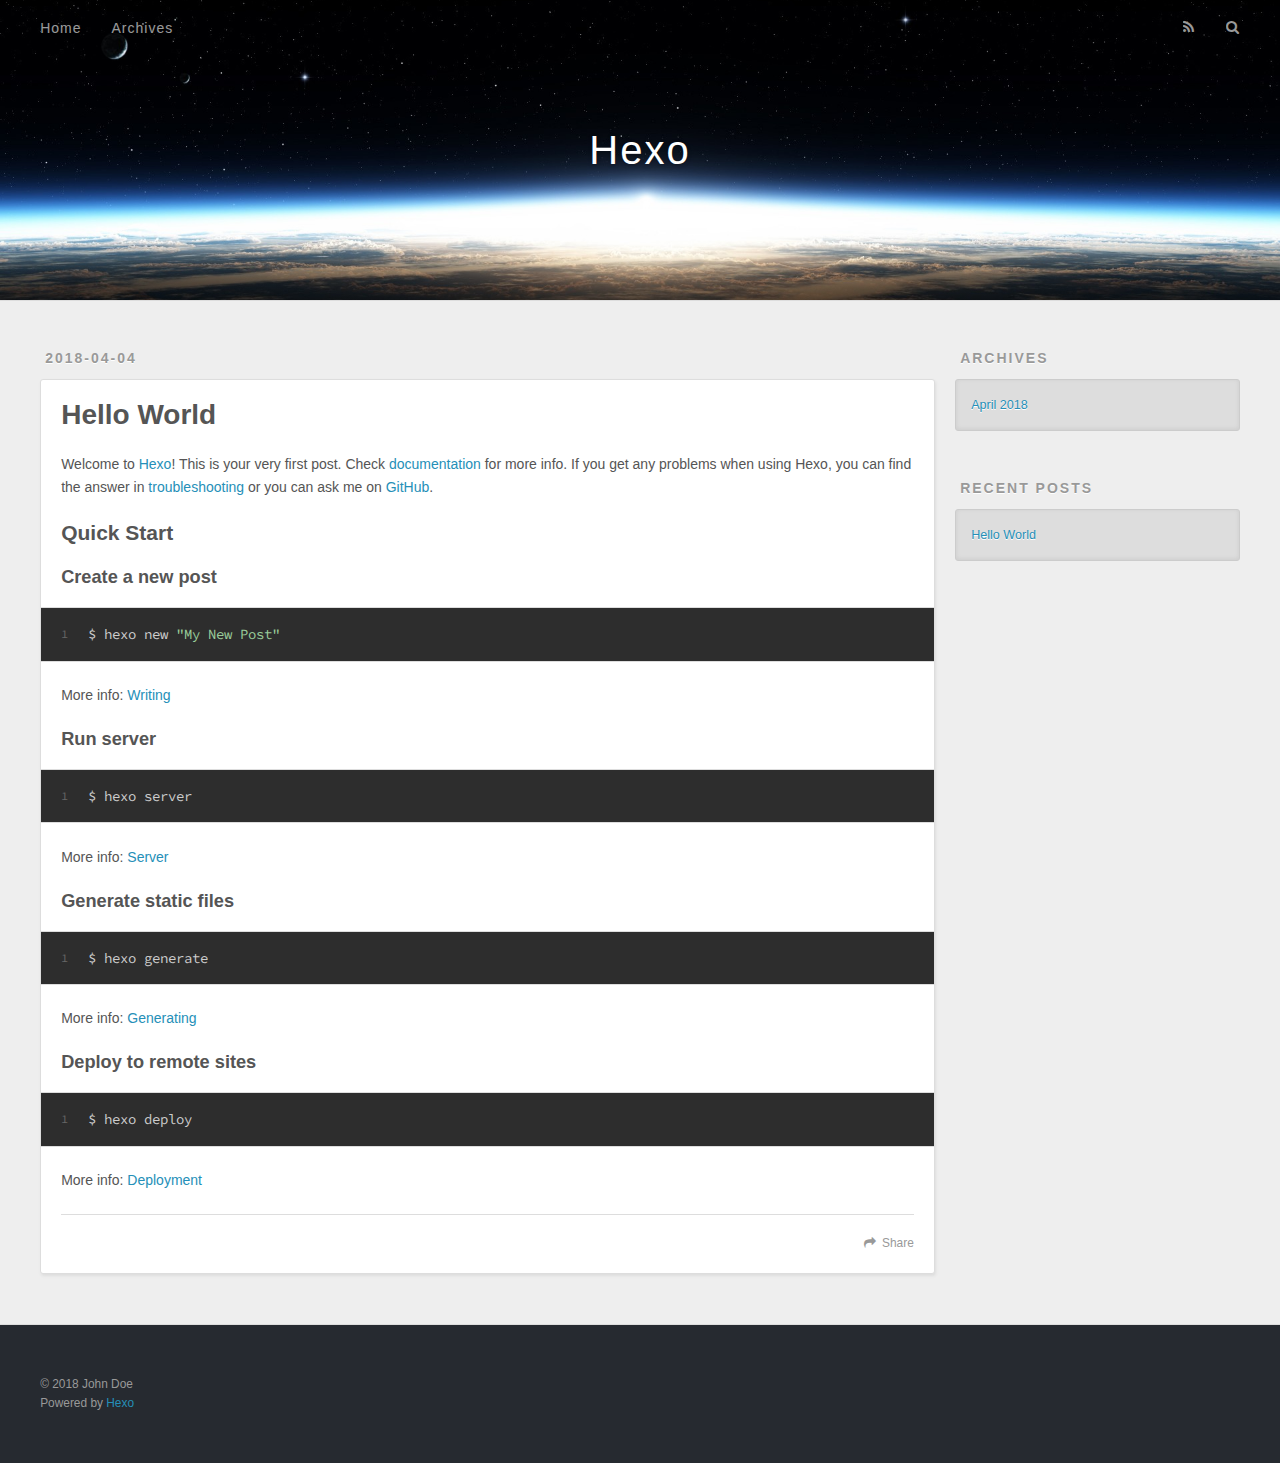
==== index.html @ c817422b "Site updated: 2018-04-04 17:41:17" ====
<!DOCTYPE html>
<html>
<head>
  <meta charset="utf-8">
  

  
  <title>Hexo</title>
  <meta name="viewport" content="width=device-width, initial-scale=1, maximum-scale=1">
  <meta property="og:type" content="website">
<meta property="og:title" content="Hexo">
<meta property="og:url" content="http://yoursite.com/index.html">
<meta property="og:site_name" content="Hexo">
<meta property="og:locale" content="default">
<meta name="twitter:card" content="summary">
<meta name="twitter:title" content="Hexo">
  
    <link rel="alternate" href="/atom.xml" title="Hexo" type="application/atom+xml">
  
  
    <link rel="icon" href="/favicon.png">
  
  
    <link href="//fonts.googleapis.com/css?family=Source+Code+Pro" rel="stylesheet" type="text/css">
  
  <link rel="stylesheet" href="/css/style.css">
</head>

<body>
  <div id="container">
    <div id="wrap">
      <header id="header">
  <div id="banner"></div>
  <div id="header-outer" class="outer">
    <div id="header-title" class="inner">
      <h1 id="logo-wrap">
        <a href="/" id="logo">Hexo</a>
      </h1>
      
    </div>
    <div id="header-inner" class="inner">
      <nav id="main-nav">
        <a id="main-nav-toggle" class="nav-icon"></a>
        
          <a class="main-nav-link" href="/">Home</a>
        
          <a class="main-nav-link" href="/archives">Archives</a>
        
      </nav>
      <nav id="sub-nav">
        
          <a id="nav-rss-link" class="nav-icon" href="/atom.xml" title="RSS Feed"></a>
        
        <a id="nav-search-btn" class="nav-icon" title="Search"></a>
      </nav>
      <div id="search-form-wrap">
        <form action="//google.com/search" method="get" accept-charset="UTF-8" class="search-form"><input type="search" name="q" class="search-form-input" placeholder="Search"><button type="submit" class="search-form-submit">&#xF002;</button><input type="hidden" name="sitesearch" value="http://yoursite.com"></form>
      </div>
    </div>
  </div>
</header>
      <div class="outer">
        <section id="main">
  
    <article id="post-hello-world" class="article article-type-post" itemscope itemprop="blogPost">
  <div class="article-meta">
    <a href="/2018/04/04/hello-world/" class="article-date">
  <time datetime="2018-04-04T09:37:13.372Z" itemprop="datePublished">2018-04-04</time>
</a>
    
  </div>
  <div class="article-inner">
    
    
      <header class="article-header">
        
  
    <h1 itemprop="name">
      <a class="article-title" href="/2018/04/04/hello-world/">Hello World</a>
    </h1>
  

      </header>
    
    <div class="article-entry" itemprop="articleBody">
      
        <p>Welcome to <a href="https://hexo.io/" target="_blank" rel="noopener">Hexo</a>! This is your very first post. Check <a href="https://hexo.io/docs/" target="_blank" rel="noopener">documentation</a> for more info. If you get any problems when using Hexo, you can find the answer in <a href="https://hexo.io/docs/troubleshooting.html" target="_blank" rel="noopener">troubleshooting</a> or you can ask me on <a href="https://github.com/hexojs/hexo/issues" target="_blank" rel="noopener">GitHub</a>.</p>
<h2 id="Quick-Start"><a href="#Quick-Start" class="headerlink" title="Quick Start"></a>Quick Start</h2><h3 id="Create-a-new-post"><a href="#Create-a-new-post" class="headerlink" title="Create a new post"></a>Create a new post</h3><figure class="highlight bash"><table><tr><td class="gutter"><pre><span class="line">1</span><br></pre></td><td class="code"><pre><span class="line">$ hexo new <span class="string">"My New Post"</span></span><br></pre></td></tr></table></figure>
<p>More info: <a href="https://hexo.io/docs/writing.html" target="_blank" rel="noopener">Writing</a></p>
<h3 id="Run-server"><a href="#Run-server" class="headerlink" title="Run server"></a>Run server</h3><figure class="highlight bash"><table><tr><td class="gutter"><pre><span class="line">1</span><br></pre></td><td class="code"><pre><span class="line">$ hexo server</span><br></pre></td></tr></table></figure>
<p>More info: <a href="https://hexo.io/docs/server.html" target="_blank" rel="noopener">Server</a></p>
<h3 id="Generate-static-files"><a href="#Generate-static-files" class="headerlink" title="Generate static files"></a>Generate static files</h3><figure class="highlight bash"><table><tr><td class="gutter"><pre><span class="line">1</span><br></pre></td><td class="code"><pre><span class="line">$ hexo generate</span><br></pre></td></tr></table></figure>
<p>More info: <a href="https://hexo.io/docs/generating.html" target="_blank" rel="noopener">Generating</a></p>
<h3 id="Deploy-to-remote-sites"><a href="#Deploy-to-remote-sites" class="headerlink" title="Deploy to remote sites"></a>Deploy to remote sites</h3><figure class="highlight bash"><table><tr><td class="gutter"><pre><span class="line">1</span><br></pre></td><td class="code"><pre><span class="line">$ hexo deploy</span><br></pre></td></tr></table></figure>
<p>More info: <a href="https://hexo.io/docs/deployment.html" target="_blank" rel="noopener">Deployment</a></p>

      
    </div>
    <footer class="article-footer">
      <a data-url="http://yoursite.com/2018/04/04/hello-world/" data-id="cjfkwgcnr0000yhp97trvn2fp" class="article-share-link">Share</a>
      
      
    </footer>
  </div>
  
</article>


  


</section>
        
          <aside id="sidebar">
  
    

  
    

  
    
  
    
  <div class="widget-wrap">
    <h3 class="widget-title">Archives</h3>
    <div class="widget">
      <ul class="archive-list"><li class="archive-list-item"><a class="archive-list-link" href="/archives/2018/04/">April 2018</a></li></ul>
    </div>
  </div>


  
    
  <div class="widget-wrap">
    <h3 class="widget-title">Recent Posts</h3>
    <div class="widget">
      <ul>
        
          <li>
            <a href="/2018/04/04/hello-world/">Hello World</a>
          </li>
        
      </ul>
    </div>
  </div>

  
</aside>
        
      </div>
      <footer id="footer">
  
  <div class="outer">
    <div id="footer-info" class="inner">
      &copy; 2018 John Doe<br>
      Powered by <a href="http://hexo.io/" target="_blank">Hexo</a>
    </div>
  </div>
</footer>
    </div>
    <nav id="mobile-nav">
  
    <a href="/" class="mobile-nav-link">Home</a>
  
    <a href="/archives" class="mobile-nav-link">Archives</a>
  
</nav>
    

<script src="//ajax.googleapis.com/ajax/libs/jquery/2.0.3/jquery.min.js"></script>


  <link rel="stylesheet" href="/fancybox/jquery.fancybox.css">
  <script src="/fancybox/jquery.fancybox.pack.js"></script>


<script src="/js/script.js"></script>



  </div>
</body>
</html>
---- css/style.css ----
body {
  width: 100%;
}
body:before,
body:after {
  content: "";
  display: table;
}
body:after {
  clear: both;
}
html,
body,
div,
span,
applet,
object,
iframe,
h1,
h2,
h3,
h4,
h5,
h6,
p,
blockquote,
pre,
a,
abbr,
acronym,
address,
big,
cite,
code,
del,
dfn,
em,
img,
ins,
kbd,
q,
s,
samp,
small,
strike,
strong,
sub,
sup,
tt,
var,
dl,
dt,
dd,
ol,
ul,
li,
fieldset,
form,
label,
legend,
table,
caption,
tbody,
tfoot,
thead,
tr,
th,
td {
  margin: 0;
  padding: 0;
  border: 0;
  outline: 0;
  font-weight: inherit;
  font-style: inherit;
  font-family: inherit;
  font-size: 100%;
  vertical-align: baseline;
}
body {
  line-height: 1;
  color: #000;
  background: #fff;
}
ol,
ul {
  list-style: none;
}
table {
  border-collapse: separate;
  border-spacing: 0;
  vertical-align: middle;
}
caption,
th,
td {
  text-align: left;
  font-weight: normal;
  vertical-align: middle;
}
a img {
  border: none;
}
input,
button {
  margin: 0;
  padding: 0;
}
input::-moz-focus-inner,
button::-moz-focus-inner {
  border: 0;
  padding: 0;
}
@font-face {
  font-family: FontAwesome;
  font-style: normal;
  font-weight: normal;
  src: url("fonts/fontawesome-webfont.eot?v=#4.0.3");
  src: url("fonts/fontawesome-webfont.eot?#iefix&v=#4.0.3") format("embedded-opentype"), url("fonts/fontawesome-webfont.woff?v=#4.0.3") format("woff"), url("fonts/fontawesome-webfont.ttf?v=#4.0.3") format("truetype"), url("fonts/fontawesome-webfont.svg#fontawesomeregular?v=#4.0.3") format("svg");
}
html,
body,
#container {
  height: 100%;
}
body {
  background: #eee;
  font: 14px -apple-system, BlinkMacSystemFont, "Segoe UI", "Roboto", "Oxygen", "Ubuntu", "Cantarell", "Fira Sans", "Droid Sans", "Helvetica Neue", sans-serif;
  -webkit-text-size-adjust: 100%;
}
.outer {
  max-width: 1220px;
  margin: 0 auto;
  padding: 0 20px;
}
.outer:before,
.outer:after {
  content: "";
  display: table;
}
.outer:after {
  clear: both;
}
.inner {
  display: inline;
  float: left;
  width: 98.33333333333333%;
  margin: 0 0.833333333333333%;
}
.left,
.alignleft {
  float: left;
}
.right,
.alignright {
  float: right;
}
.clear {
  clear: both;
}
#container {
  position: relative;
}
.mobile-nav-on {
  overflow: hidden;
}
#wrap {
  height: 100%;
  width: 100%;
  position: absolute;
  top: 0;
  left: 0;
  -webkit-transition: 0.2s ease-out;
  -moz-transition: 0.2s ease-out;
  -ms-transition: 0.2s ease-out;
  transition: 0.2s ease-out;
  z-index: 1;
  background: #eee;
}
.mobile-nav-on #wrap {
  left: 280px;
}
@media screen and (min-width: 768px) {
  #main {
    display: inline;
    float: left;
    width: 73.33333333333333%;
    margin: 0 0.833333333333333%;
  }
}
.article-date,
.article-category-link,
.archive-year,
.widget-title {
  text-decoration: none;
  text-transform: uppercase;
  letter-spacing: 2px;
  color: #999;
  margin-bottom: 1em;
  margin-left: 5px;
  line-height: 1em;
  text-shadow: 0 1px #fff;
  font-weight: bold;
}
.article-inner,
.archive-article-inner {
  background: #fff;
  -webkit-box-shadow: 1px 2px 3px #ddd;
  box-shadow: 1px 2px 3px #ddd;
  border: 1px solid #ddd;
  border-radius: 3px;
}
.article-entry h1,
.widget h1 {
  font-size: 2em;
}
.article-entry h2,
.widget h2 {
  font-size: 1.5em;
}
.article-entry h3,
.widget h3 {
  font-size: 1.3em;
}
.article-entry h4,
.widget h4 {
  font-size: 1.2em;
}
.article-entry h5,
.widget h5 {
  font-size: 1em;
}
.article-entry h6,
.widget h6 {
  font-size: 1em;
  color: #999;
}
.article-entry hr,
.widget hr {
  border: 1px dashed #ddd;
}
.article-entry strong,
.widget strong {
  font-weight: bold;
}
.article-entry em,
.widget em,
.article-entry cite,
.widget cite {
  font-style: italic;
}
.article-entry sup,
.widget sup,
.article-entry sub,
.widget sub {
  font-size: 0.75em;
  line-height: 0;
  position: relative;
  vertical-align: baseline;
}
.article-entry sup,
.widget sup {
  top: -0.5em;
}
.article-entry sub,
.widget sub {
  bottom: -0.2em;
}
.article-entry small,
.widget small {
  font-size: 0.85em;
}
.article-entry acronym,
.widget acronym,
.article-entry abbr,
.widget abbr {
  border-bottom: 1px dotted;
}
.article-entry ul,
.widget ul,
.article-entry ol,
.widget ol,
.article-entry dl,
.widget dl {
  margin: 0 20px;
  line-height: 1.6em;
}
.article-entry ul ul,
.widget ul ul,
.article-entry ol ul,
.widget ol ul,
.article-entry ul ol,
.widget ul ol,
.article-entry ol ol,
.widget ol ol {
  margin-top: 0;
  margin-bottom: 0;
}
.article-entry ul,
.widget ul {
  list-style: disc;
}
.article-entry ol,
.widget ol {
  list-style: decimal;
}
.article-entry dt,
.widget dt {
  font-weight: bold;
}
#header {
  height: 300px;
  position: relative;
  border-bottom: 1px solid #ddd;
}
#header:before,
#header:after {
  content: "";
  position: absolute;
  left: 0;
  right: 0;
  height: 40px;
}
#header:before {
  top: 0;
  background: -webkit-linear-gradient(rgba(0,0,0,0.2), transparent);
  background: -moz-linear-gradient(rgba(0,0,0,0.2), transparent);
  background: -ms-linear-gradient(rgba(0,0,0,0.2), transparent);
  background: linear-gradient(rgba(0,0,0,0.2), transparent);
}
#header:after {
  bottom: 0;
  background: -webkit-linear-gradient(transparent, rgba(0,0,0,0.2));
  background: -moz-linear-gradient(transparent, rgba(0,0,0,0.2));
  background: -ms-linear-gradient(transparent, rgba(0,0,0,0.2));
  background: linear-gradient(transparent, rgba(0,0,0,0.2));
}
#header-outer {
  height: 100%;
  position: relative;
}
#header-inner {
  position: relative;
  overflow: hidden;
}
#banner {
  position: absolute;
  top: 0;
  left: 0;
  width: 100%;
  height: 100%;
  background: url("images/banner.jpg") center #000;
  -webkit-background-size: cover;
  -moz-background-size: cover;
  background-size: cover;
  z-index: -1;
}
#header-title {
  text-align: center;
  height: 40px;
  position: absolute;
  top: 50%;
  left: 0;
  margin-top: -20px;
}
#logo,
#subtitle {
  text-decoration: none;
  color: #fff;
  font-weight: 300;
  text-shadow: 0 1px 4px rgba(0,0,0,0.3);
}
#logo {
  font-size: 40px;
  line-height: 40px;
  letter-spacing: 2px;
}
#subtitle {
  font-size: 16px;
  line-height: 16px;
  letter-spacing: 1px;
}
#subtitle-wrap {
  margin-top: 16px;
}
#main-nav {
  float: left;
  margin-left: -15px;
}
.nav-icon,
.main-nav-link {
  float: left;
  color: #fff;
  opacity: 0.6;
  text-decoration: none;
  text-shadow: 0 1px rgba(0,0,0,0.2);
  -webkit-transition: opacity 0.2s;
  -moz-transition: opacity 0.2s;
  -ms-transition: opacity 0.2s;
  transition: opacity 0.2s;
  display: block;
  padding: 20px 15px;
}
.nav-icon:hover,
.main-nav-link:hover {
  opacity: 1;
}
.nav-icon {
  font-family: FontAwesome;
  text-align: center;
  font-size: 14px;
  width: 14px;
  height: 14px;
  padding: 20px 15px;
  position: relative;
  cursor: pointer;
}
.main-nav-link {
  font-weight: 300;
  letter-spacing: 1px;
}
@media screen and (max-width: 479px) {
  .main-nav-link {
    display: none;
  }
}
#main-nav-toggle {
  display: none;
}
#main-nav-toggle:before {
  content: "\f0c9";
}
@media screen and (max-width: 479px) {
  #main-nav-toggle {
    display: block;
  }
}
#sub-nav {
  float: right;
  margin-right: -15px;
}
#nav-rss-link:before {
  content: "\f09e";
}
#nav-search-btn:before {
  content: "\f002";
}
#search-form-wrap {
  position: absolute;
  top: 15px;
  width: 150px;
  height: 30px;
  right: -150px;
  opacity: 0;
  -webkit-transition: 0.2s ease-out;
  -moz-transition: 0.2s ease-out;
  -ms-transition: 0.2s ease-out;
  transition: 0.2s ease-out;
}
#search-form-wrap.on {
  opacity: 1;
  right: 0;
}
@media screen and (max-width: 479px) {
  #search-form-wrap {
    width: 100%;
    right: -100%;
  }
}
.search-form {
  position: absolute;
  top: 0;
  left: 0;
  right: 0;
  background: #fff;
  padding: 5px 15px;
  border-radius: 15px;
  -webkit-box-shadow: 0 0 10px rgba(0,0,0,0.3);
  box-shadow: 0 0 10px rgba(0,0,0,0.3);
}
.search-form-input {
  border: none;
  background: none;
  color: #555;
  width: 100%;
  font: 13px -apple-system, BlinkMacSystemFont, "Segoe UI", "Roboto", "Oxygen", "Ubuntu", "Cantarell", "Fira Sans", "Droid Sans", "Helvetica Neue", sans-serif;
  outline: none;
}
.search-form-input::-webkit-search-results-decoration,
.search-form-input::-webkit-search-cancel-button {
  -webkit-appearance: none;
}
.search-form-submit {
  position: absolute;
  top: 50%;
  right: 10px;
  margin-top: -7px;
  font: 13px FontAwesome;
  border: none;
  background: none;
  color: #bbb;
  cursor: pointer;
}
.search-form-submit:hover,
.search-form-submit:focus {
  color: #777;
}
.article {
  margin: 50px 0;
}
.article-inner {
  overflow: hidden;
}
.article-meta:before,
.article-meta:after {
  content: "";
  display: table;
}
.article-meta:after {
  clear: both;
}
.article-date {
  float: left;
}
.article-category {
  float: left;
  line-height: 1em;
  color: #ccc;
  text-shadow: 0 1px #fff;
  margin-left: 8px;
}
.article-category:before {
  content: "\2022";
}
.article-category-link {
  margin: 0 12px 1em;
}
.article-header {
  padding: 20px 20px 0;
}
.article-title {
  text-decoration: none;
  font-size: 2em;
  font-weight: bold;
  color: #555;
  line-height: 1.1em;
  -webkit-transition: color 0.2s;
  -moz-transition: color 0.2s;
  -ms-transition: color 0.2s;
  transition: color 0.2s;
}
a.article-title:hover {
  color: #258fb8;
}
.article-entry {
  color: #555;
  padding: 0 20px;
}
.article-entry:before,
.article-entry:after {
  content: "";
  display: table;
}
.article-entry:after {
  clear: both;
}
.article-entry p,
.article-entry table {
  line-height: 1.6em;
  margin: 1.6em 0;
}
.article-entry h1,
.article-entry h2,
.article-entry h3,
.article-entry h4,
.article-entry h5,
.article-entry h6 {
  font-weight: bold;
}
.article-entry h1,
.article-entry h2,
.article-entry h3,
.article-entry h4,
.article-entry h5,
.article-entry h6 {
  line-height: 1.1em;
  margin: 1.1em 0;
}
.article-entry a {
  color: #258fb8;
  text-decoration: none;
}
.article-entry a:hover {
  text-decoration: underline;
}
.article-entry ul,
.article-entry ol,
.article-entry dl {
  margin-top: 1.6em;
  margin-bottom: 1.6em;
}
.article-entry img,
.article-entry video {
  max-width: 100%;
  height: auto;
  display: block;
  margin: auto;
}
.article-entry iframe {
  border: none;
}
.article-entry table {
  width: 100%;
  border-collapse: collapse;
  border-spacing: 0;
}
.article-entry th {
  font-weight: bold;
  border-bottom: 3px solid #ddd;
  padding-bottom: 0.5em;
}
.article-entry td {
  border-bottom: 1px solid #ddd;
  padding: 10px 0;
}
.article-entry blockquote {
  font-family: Georgia, "Times New Roman", serif;
  font-size: 1.4em;
  margin: 1.6em 20px;
  text-align: center;
}
.article-entry blockquote footer {
  font-size: 14px;
  margin: 1.6em 0;
  font-family: -apple-system, BlinkMacSystemFont, "Segoe UI", "Roboto", "Oxygen", "Ubuntu", "Cantarell", "Fira Sans", "Droid Sans", "Helvetica Neue", sans-serif;
}
.article-entry blockquote footer cite:before {
  content: "—";
  padding: 0 0.5em;
}
.article-entry .pullquote {
  text-align: left;
  width: 45%;
  margin: 0;
}
.article-entry .pullquote.left {
  margin-left: 0.5em;
  margin-right: 1em;
}
.article-entry .pullquote.right {
  margin-right: 0.5em;
  margin-left: 1em;
}
.article-entry .caption {
  color: #999;
  display: block;
  font-size: 0.9em;
  margin-top: 0.5em;
  position: relative;
  text-align: center;
}
.article-entry .video-container {
  position: relative;
  padding-top: 56.25%;
  height: 0;
  overflow: hidden;
}
.article-entry .video-container iframe,
.article-entry .video-container object,
.article-entry .video-container embed {
  position: absolute;
  top: 0;
  left: 0;
  width: 100%;
  height: 100%;
  margin-top: 0;
}
.article-more-link a {
  display: inline-block;
  line-height: 1em;
  padding: 6px 15px;
  border-radius: 15px;
  background: #eee;
  color: #999;
  text-shadow: 0 1px #fff;
  text-decoration: none;
}
.article-more-link a:hover {
  background: #258fb8;
  color: #fff;
  text-decoration: none;
  text-shadow: 0 1px #1e7293;
}
.article-footer {
  font-size: 0.85em;
  line-height: 1.6em;
  border-top: 1px solid #ddd;
  padding-top: 1.6em;
  margin: 0 20px 20px;
}
.article-footer:before,
.article-footer:after {
  content: "";
  display: table;
}
.article-footer:after {
  clear: both;
}
.article-footer a {
  color: #999;
  text-decoration: none;
}
.article-footer a:hover {
  color: #555;
}
.article-tag-list-item {
  float: left;
  margin-right: 10px;
}
.article-tag-list-link:before {
  content: "#";
}
.article-comment-link {
  float: right;
}
.article-comment-link:before {
  content: "\f075";
  font-family: FontAwesome;
  padding-right: 8px;
}
.article-share-link {
  cursor: pointer;
  float: right;
  margin-left: 20px;
}
.article-share-link:before {
  content: "\f064";
  font-family: FontAwesome;
  padding-right: 6px;
}
#article-nav {
  position: relative;
}
#article-nav:before,
#article-nav:after {
  content: "";
  display: table;
}
#article-nav:after {
  clear: both;
}
@media screen and (min-width: 768px) {
  #article-nav {
    margin: 50px 0;
  }
  #article-nav:before {
    width: 8px;
    height: 8px;
    position: absolute;
    top: 50%;
    left: 50%;
    margin-top: -4px;
    margin-left: -4px;
    content: "";
    border-radius: 50%;
    background: #ddd;
    -webkit-box-shadow: 0 1px 2px #fff;
    box-shadow: 0 1px 2px #fff;
  }
}
.article-nav-link-wrap {
  text-decoration: none;
  text-shadow: 0 1px #fff;
  color: #999;
  -webkit-box-sizing: border-box;
  -moz-box-sizing: border-box;
  box-sizing: border-box;
  margin-top: 50px;
  text-align: center;
  display: block;
}
.article-nav-link-wrap:hover {
  color: #555;
}
@media screen and (min-width: 768px) {
  .article-nav-link-wrap {
    width: 50%;
    margin-top: 0;
  }
}
@media screen and (min-width: 768px) {
  #article-nav-newer {
    float: left;
    text-align: right;
    padding-right: 20px;
  }
}
@media screen and (min-width: 768px) {
  #article-nav-older {
    float: right;
    text-align: left;
    padding-left: 20px;
  }
}
.article-nav-caption {
  text-transform: uppercase;
  letter-spacing: 2px;
  color: #ddd;
  line-height: 1em;
  font-weight: bold;
}
#article-nav-newer .article-nav-caption {
  margin-right: -2px;
}
.article-nav-title {
  font-size: 0.85em;
  line-height: 1.6em;
  margin-top: 0.5em;
}
.article-share-box {
  position: absolute;
  display: none;
  background: #fff;
  -webkit-box-shadow: 1px 2px 10px rgba(0,0,0,0.2);
  box-shadow: 1px 2px 10px rgba(0,0,0,0.2);
  border-radius: 3px;
  margin-left: -145px;
  overflow: hidden;
  z-index: 1;
}
.article-share-box.on {
  display: block;
}
.article-share-input {
  width: 100%;
  background: none;
  -webkit-box-sizing: border-box;
  -moz-box-sizing: border-box;
  box-sizing: border-box;
  font: 14px -apple-system, BlinkMacSystemFont, "Segoe UI", "Roboto", "Oxygen", "Ubuntu", "Cantarell", "Fira Sans", "Droid Sans", "Helvetica Neue", sans-serif;
  padding: 0 15px;
  color: #555;
  outline: none;
  border: 1px solid #ddd;
  border-radius: 3px 3px 0 0;
  height: 36px;
  line-height: 36px;
}
.article-share-links {
  background: #eee;
}
.article-share-links:before,
.article-share-links:after {
  content: "";
  display: table;
}
.article-share-links:after {
  clear: both;
}
.article-share-twitter,
.article-share-facebook,
.article-share-pinterest,
.article-share-google {
  width: 50px;
  height: 36px;
  display: block;
  float: left;
  position: relative;
  color: #999;
  text-shadow: 0 1px #fff;
}
.article-share-twitter:before,
.article-share-facebook:before,
.article-share-pinterest:before,
.article-share-google:before {
  font-size: 20px;
  font-family: FontAwesome;
  width: 20px;
  height: 20px;
  position: absolute;
  top: 50%;
  left: 50%;
  margin-top: -10px;
  margin-left: -10px;
  text-align: center;
}
.article-share-twitter:hover,
.article-share-facebook:hover,
.article-share-pinterest:hover,
.article-share-google:hover {
  color: #fff;
}
.article-share-twitter:before {
  content: "\f099";
}
.article-share-twitter:hover {
  background: #00aced;
  text-shadow: 0 1px #008abe;
}
.article-share-facebook:before {
  content: "\f09a";
}
.article-share-facebook:hover {
  background: #3b5998;
  text-shadow: 0 1px #2f477a;
}
.article-share-pinterest:before {
  content: "\f0d2";
}
.article-share-pinterest:hover {
  background: #cb2027;
  text-shadow: 0 1px #a21a1f;
}
.article-share-google:before {
  content: "\f0d5";
}
.article-share-google:hover {
  background: #dd4b39;
  text-shadow: 0 1px #be3221;
}
.article-gallery {
  background: #000;
  position: relative;
}
.article-gallery-photos {
  position: relative;
  overflow: hidden;
}
.article-gallery-img {
  display: none;
  max-width: 100%;
}
.article-gallery-img:first-child {
  display: block;
}
.article-gallery-img.loaded {
  position: absolute;
  display: block;
}
.article-gallery-img img {
  display: block;
  max-width: 100%;
  margin: 0 auto;
}
#comments {
  background: #fff;
  -webkit-box-shadow: 1px 2px 3px #ddd;
  box-shadow: 1px 2px 3px #ddd;
  padding: 20px;
  border: 1px solid #ddd;
  border-radius: 3px;
  margin: 50px 0;
}
#comments a {
  color: #258fb8;
}
.archives-wrap {
  margin: 50px 0;
}
.archives:before,
.archives:after {
  content: "";
  display: table;
}
.archives:after {
  clear: both;
}
.archive-year-wrap {
  margin-bottom: 1em;
}
.archives {
  -webkit-column-gap: 10px;
  -moz-column-gap: 10px;
  column-gap: 10px;
}
@media screen and (min-width: 480px) and (max-width: 767px) {
  .archives {
    -webkit-column-count: 2;
    -moz-column-count: 2;
    column-count: 2;
  }
}
@media screen and (min-width: 768px) {
  .archives {
    -webkit-column-count: 3;
    -moz-column-count: 3;
    column-count: 3;
  }
}
.archive-article {
  -webkit-column-break-inside: avoid;
  page-break-inside: avoid;
  overflow: hidden;
  break-inside: avoid-column;
}
.archive-article-inner {
  padding: 10px;
  margin-bottom: 15px;
}
.archive-article-title {
  text-decoration: none;
  font-weight: bold;
  color: #555;
  -webkit-transition: color 0.2s;
  -moz-transition: color 0.2s;
  -ms-transition: color 0.2s;
  transition: color 0.2s;
  line-height: 1.6em;
}
.archive-article-title:hover {
  color: #258fb8;
}
.archive-article-footer {
  margin-top: 1em;
}
.archive-article-date {
  color: #999;
  text-decoration: none;
  font-size: 0.85em;
  line-height: 1em;
  margin-bottom: 0.5em;
  display: block;
}
#page-nav {
  margin: 50px auto;
  background: #fff;
  -webkit-box-shadow: 1px 2px 3px #ddd;
  box-shadow: 1px 2px 3px #ddd;
  border: 1px solid #ddd;
  border-radius: 3px;
  text-align: center;
  color: #999;
  overflow: hidden;
}
#page-nav:before,
#page-nav:after {
  content: "";
  display: table;
}
#page-nav:after {
  clear: both;
}
#page-nav a,
#page-nav span {
  padding: 10px 20px;
  line-height: 1;
  height: 2ex;
}
#page-nav a {
  color: #999;
  text-decoration: none;
}
#page-nav a:hover {
  background: #999;
  color: #fff;
}
#page-nav .prev {
  float: left;
}
#page-nav .next {
  float: right;
}
#page-nav .page-number {
  display: inline-block;
}
@media screen and (max-width: 479px) {
  #page-nav .page-number {
    display: none;
  }
}
#page-nav .current {
  color: #555;
  font-weight: bold;
}
#page-nav .space {
  color: #ddd;
}
#footer {
  background: #262a30;
  padding: 50px 0;
  border-top: 1px solid #ddd;
  color: #999;
}
#footer a {
  color: #258fb8;
  text-decoration: none;
}
#footer a:hover {
  text-decoration: underline;
}
#footer-info {
  line-height: 1.6em;
  font-size: 0.85em;
}
.article-entry pre,
.article-entry .highlight {
  background: #2d2d2d;
  margin: 0 -20px;
  padding: 15px 20px;
  border-style: solid;
  border-color: #ddd;
  border-width: 1px 0;
  overflow: auto;
  color: #ccc;
  line-height: 22.400000000000002px;
}
.article-entry .highlight .gutter pre,
.article-entry .gist .gist-file .gist-data .line-numbers {
  color: #666;
  font-size: 0.85em;
}
.article-entry pre,
.article-entry code {
  font-family: "Source Code Pro", Consolas, Monaco, Menlo, Consolas, monospace;
}
.article-entry code {
  background: #eee;
  text-shadow: 0 1px #fff;
  padding: 0 0.3em;
}
.article-entry pre code {
  background: none;
  text-shadow: none;
  padding: 0;
}
.article-entry .highlight pre {
  border: none;
  margin: 0;
  padding: 0;
}
.article-entry .highlight table {
  margin: 0;
  width: auto;
}
.article-entry .highlight td {
  border: none;
  padding: 0;
}
.article-entry .highlight figcaption {
  font-size: 0.85em;
  color: #999;
  line-height: 1em;
  margin-bottom: 1em;
}
.article-entry .highlight figcaption:before,
.article-entry .highlight figcaption:after {
  content: "";
  display: table;
}
.article-entry .highlight figcaption:after {
  clear: both;
}
.article-entry .highlight figcaption a {
  float: right;
}
.article-entry .highlight .gutter pre {
  text-align: right;
  padding-right: 20px;
}
.article-entry .highlight .line {
  height: 22.400000000000002px;
}
.article-entry .highlight .line.marked {
  background: #515151;
}
.article-entry .gist {
  margin: 0 -20px;
  border-style: solid;
  border-color: #ddd;
  border-width: 1px 0;
  background: #2d2d2d;
  padding: 15px 20px 15px 0;
}
.article-entry .gist .gist-file {
  border: none;
  font-family: "Source Code Pro", Consolas, Monaco, Menlo, Consolas, monospace;
  margin: 0;
}
.article-entry .gist .gist-file .gist-data {
  background: none;
  border: none;
}
.article-entry .gist .gist-file .gist-data .line-numbers {
  background: none;
  border: none;
  padding: 0 20px 0 0;
}
.article-entry .gist .gist-file .gist-data .line-data {
  padding: 0 !important;
}
.article-entry .gist .gist-file .highlight {
  margin: 0;
  padding: 0;
  border: none;
}
.article-entry .gist .gist-file .gist-meta {
  background: #2d2d2d;
  color: #999;
  font: 0.85em -apple-system, BlinkMacSystemFont, "Segoe UI", "Roboto", "Oxygen", "Ubuntu", "Cantarell", "Fira Sans", "Droid Sans", "Helvetica Neue", sans-serif;
  text-shadow: 0 0;
  padding: 0;
  margin-top: 1em;
  margin-left: 20px;
}
.article-entry .gist .gist-file .gist-meta a {
  color: #258fb8;
  font-weight: normal;
}
.article-entry .gist .gist-file .gist-meta a:hover {
  text-decoration: underline;
}
pre .comment,
pre .title {
  color: #999;
}
pre .variable,
pre .attribute,
pre .tag,
pre .regexp,
pre .ruby .constant,
pre .xml .tag .title,
pre .xml .pi,
pre .xml .doctype,
pre .html .doctype,
pre .css .id,
pre .css .class,
pre .css .pseudo {
  color: #f2777a;
}
pre .number,
pre .preprocessor,
pre .built_in,
pre .literal,
pre .params,
pre .constant {
  color: #f99157;
}
pre .class,
pre .ruby .class .title,
pre .css .rules .attribute {
  color: #9c9;
}
pre .string,
pre .value,
pre .inheritance,
pre .header,
pre .ruby .symbol,
pre .xml .cdata {
  color: #9c9;
}
pre .css .hexcolor {
  color: #6cc;
}
pre .function,
pre .python .decorator,
pre .python .title,
pre .ruby .function .title,
pre .ruby .title .keyword,
pre .perl .sub,
pre .javascript .title,
pre .coffeescript .title {
  color: #69c;
}
pre .keyword,
pre .javascript .function {
  color: #c9c;
}
@media screen and (max-width: 479px) {
  #mobile-nav {
    position: absolute;
    top: 0;
    left: 0;
    width: 280px;
    height: 100%;
    background: #191919;
    border-right: 1px solid #fff;
  }
}
@media screen and (max-width: 479px) {
  .mobile-nav-link {
    display: block;
    color: #999;
    text-decoration: none;
    padding: 15px 20px;
    font-weight: bold;
  }
  .mobile-nav-link:hover {
    color: #fff;
  }
}
@media screen and (min-width: 768px) {
  #sidebar {
    display: inline;
    float: left;
    width: 23.333333333333332%;
    margin: 0 0.833333333333333%;
  }
}
.widget-wrap {
  margin: 50px 0;
}
.widget {
  color: #777;
  text-shadow: 0 1px #fff;
  background: #ddd;
  -webkit-box-shadow: 0 -1px 4px #ccc inset;
  box-shadow: 0 -1px 4px #ccc inset;
  border: 1px solid #ccc;
  padding: 15px;
  border-radius: 3px;
}
.widget a {
  color: #258fb8;
  text-decoration: none;
}
.widget a:hover {
  text-decoration: underline;
}
.widget ul ul,
.widget ol ul,
.widget dl ul,
.widget ul ol,
.widget ol ol,
.widget dl ol,
.widget ul dl,
.widget ol dl,
.widget dl dl {
  margin-left: 15px;
  list-style: disc;
}
.widget {
  line-height: 1.6em;
  word-wrap: break-word;
  font-size: 0.9em;
}
.widget ul,
.widget ol {
  list-style: none;
  margin: 0;
}
.widget ul ul,
.widget ol ul,
.widget ul ol,
.widget ol ol {
  margin: 0 20px;
}
.widget ul ul,
.widget ol ul {
  list-style: disc;
}
.widget ul ol,
.widget ol ol {
  list-style: decimal;
}
.category-list-count,
.tag-list-count,
.archive-list-count {
  padding-left: 5px;
  color: #999;
  font-size: 0.85em;
}
.category-list-count:before,
.tag-list-count:before,
.archive-list-count:before {
  content: "(";
}
.category-list-count:after,
.tag-list-count:after,
.archive-list-count:after {
  content: ")";
}
.tagcloud a {
  margin-right: 5px;
  display: inline-block;
}
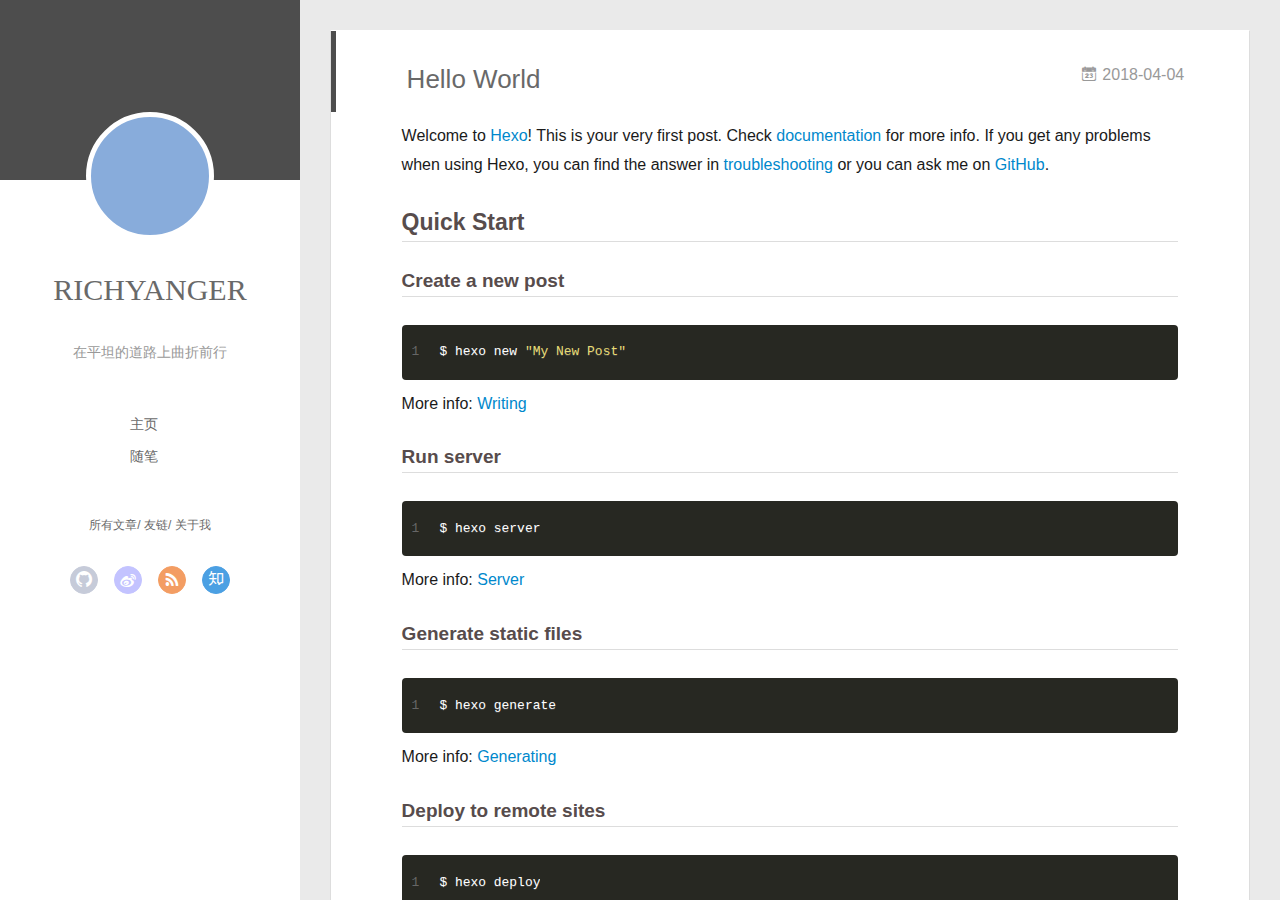
==== commit dd87d126: "Site updated: 2018-04-04 17:49:58" ====
--- a/index.html
+++ b/index.html
@@ -3,83 +3,176 @@
 <head>
   <meta charset="utf-8">
   
-
-  
-  <title>Hexo</title>
+  <meta name="renderer" content="webkit">
+  <meta http-equiv="X-UA-Compatible" content="IE=edge" >
+  <link rel="dns-prefetch" href="http://richyounger.cn">
+  <title>rich&#39;s blogs</title>
   <meta name="viewport" content="width=device-width, initial-scale=1, maximum-scale=1">
-  <meta property="og:type" content="website">
-<meta property="og:title" content="Hexo">
-<meta property="og:url" content="http://yoursite.com/index.html">
-<meta property="og:site_name" content="Hexo">
-<meta property="og:locale" content="default">
+  <meta name="keywords" content="iOS Developer">
+<meta property="og:type" content="website">
+<meta property="og:title" content="rich&#39;s blogs">
+<meta property="og:url" content="http://richyounger.cn/index.html">
+<meta property="og:site_name" content="rich&#39;s blogs">
+<meta property="og:locale" content="zh-CN">
 <meta name="twitter:card" content="summary">
-<meta name="twitter:title" content="Hexo">
-  
-    <link rel="alternate" href="/atom.xml" title="Hexo" type="application/atom+xml">
+<meta name="twitter:title" content="rich&#39;s blogs">
+  
+    <link rel="alternative" href="/atom.xml" title="rich&#39;s blogs" type="application/atom+xml">
   
   
     <link rel="icon" href="/favicon.png">
   
-  
-    <link href="//fonts.googleapis.com/css?family=Source+Code+Pro" rel="stylesheet" type="text/css">
-  
-  <link rel="stylesheet" href="/css/style.css">
+  <link rel="stylesheet" type="text/css" href="/./main.0cf68a.css">
+  <style type="text/css">
+  
+    #container.show {
+      background: linear-gradient(200deg,#a0cfe4,#e8c37e);
+    }
+  </style>
+  
+
+  
+
 </head>
 
 <body>
-  <div id="container">
-    <div id="wrap">
-      <header id="header">
-  <div id="banner"></div>
-  <div id="header-outer" class="outer">
-    <div id="header-title" class="inner">
-      <h1 id="logo-wrap">
-        <a href="/" id="logo">Hexo</a>
-      </h1>
-      
-    </div>
-    <div id="header-inner" class="inner">
-      <nav id="main-nav">
-        <a id="main-nav-toggle" class="nav-icon"></a>
-        
-          <a class="main-nav-link" href="/">Home</a>
-        
-          <a class="main-nav-link" href="/archives">Archives</a>
-        
-      </nav>
-      <nav id="sub-nav">
-        
-          <a id="nav-rss-link" class="nav-icon" href="/atom.xml" title="RSS Feed"></a>
-        
-        <a id="nav-search-btn" class="nav-icon" title="Search"></a>
-      </nav>
-      <div id="search-form-wrap">
-        <form action="//google.com/search" method="get" accept-charset="UTF-8" class="search-form"><input type="search" name="q" class="search-form-input" placeholder="Search"><button type="submit" class="search-form-submit">&#xF002;</button><input type="hidden" name="sitesearch" value="http://yoursite.com"></form>
-      </div>
-    </div>
-  </div>
-</header>
-      <div class="outer">
-        <section id="main">
-  
-    <article id="post-hello-world" class="article article-type-post" itemscope itemprop="blogPost">
-  <div class="article-meta">
-    <a href="/2018/04/04/hello-world/" class="article-date">
-  <time datetime="2018-04-04T09:37:13.372Z" itemprop="datePublished">2018-04-04</time>
+  <div id="container" q-class="show:isCtnShow">
+    <canvas id="anm-canvas" class="anm-canvas"></canvas>
+    <div class="left-col" q-class="show:isShow">
+      
+<div class="overlay" style="background: #4d4d4d"></div>
+<div class="intrude-less">
+	<header id="header" class="inner">
+		<a href="/" class="profilepic">
+			<img src="" class="js-avatar">
+		</a>
+		<hgroup>
+		  <h1 class="header-author"><a href="/">RICHYANGER</a></h1>
+		</hgroup>
+		
+		<p class="header-subtitle">在平坦的道路上曲折前行</p>
+		
+
+		<nav class="header-menu">
+			<ul>
+			
+				<li><a href="/">主页</a></li>
+	        
+				<li><a href="/tags/随笔/">随笔</a></li>
+	        
+			</ul>
+		</nav>
+		<nav class="header-smart-menu">
+    		
+    			
+    			<a q-on="click: openSlider(e, 'innerArchive')" href="javascript:void(0)">所有文章</a>
+    			
+            
+    			
+    			<a q-on="click: openSlider(e, 'friends')" href="javascript:void(0)">友链</a>
+    			
+            
+    			
+    			<a q-on="click: openSlider(e, 'aboutme')" href="javascript:void(0)">关于我</a>
+    			
+            
+		</nav>
+		<nav class="header-nav">
+			<div class="social">
+				
+					<a class="github" target="_blank" href="#" title="github"><i class="icon-github"></i></a>
+		        
+					<a class="weibo" target="_blank" href="#" title="weibo"><i class="icon-weibo"></i></a>
+		        
+					<a class="rss" target="_blank" href="#" title="rss"><i class="icon-rss"></i></a>
+		        
+					<a class="zhihu" target="_blank" href="#" title="zhihu"><i class="icon-zhihu"></i></a>
+		        
+			</div>
+		</nav>
+	</header>		
+</div>
+
+    </div>
+    <div class="mid-col" q-class="show:isShow,hide:isShow|isFalse">
+      
+<nav id="mobile-nav">
+  	<div class="overlay js-overlay" style="background: #4d4d4d"></div>
+	<div class="btnctn js-mobile-btnctn">
+  		<div class="slider-trigger list" q-on="click: openSlider(e)"><i class="icon icon-sort"></i></div>
+	</div>
+	<div class="intrude-less">
+		<header id="header" class="inner">
+			<div class="profilepic">
+				<img src="" class="js-avatar">
+			</div>
+			<hgroup>
+			  <h1 class="header-author js-header-author">RICHYANGER</h1>
+			</hgroup>
+			
+			<p class="header-subtitle"><i class="icon icon-quo-left"></i>在平坦的道路上曲折前行<i class="icon icon-quo-right"></i></p>
+			
+			
+			
+				
+			
+				
+			
+			
+			
+			<nav class="header-nav">
+				<div class="social">
+					
+						<a class="github" target="_blank" href="#" title="github"><i class="icon-github"></i></a>
+			        
+						<a class="weibo" target="_blank" href="#" title="weibo"><i class="icon-weibo"></i></a>
+			        
+						<a class="rss" target="_blank" href="#" title="rss"><i class="icon-rss"></i></a>
+			        
+						<a class="zhihu" target="_blank" href="#" title="zhihu"><i class="icon-zhihu"></i></a>
+			        
+				</div>
+			</nav>
+
+			<nav class="header-menu js-header-menu">
+				<ul style="width: 50%">
+				
+				
+					<li style="width: 50%"><a href="/">主页</a></li>
+		        
+					<li style="width: 50%"><a href="/tags/随笔/">随笔</a></li>
+		        
+				</ul>
+			</nav>
+		</header>				
+	</div>
+	<div class="mobile-mask" style="display:none" q-show="isShow"></div>
+</nav>
+
+      <div id="wrapper" class="body-wrap">
+        <div class="menu-l">
+          <div class="canvas-wrap">
+            <canvas data-colors="#eaeaea" data-sectionHeight="100" data-contentId="js-content" id="myCanvas1" class="anm-canvas"></canvas>
+          </div>
+          <div id="js-content" class="content-ll">
+            
+  
+    <article id="post-hello-world" class="article article-type-post  article-index" itemscope itemprop="blogPost">
+  <div class="article-inner">
+    
+      <header class="article-header">
+        
+  
+    <h1 itemprop="name">
+      <a class="article-title" href="/posts/hello-world/">Hello World</a>
+    </h1>
+  
+
+        
+        <a href="/posts/hello-world/" class="archive-article-date">
+  	<time datetime="2018-04-04T09:37:13.372Z" itemprop="datePublished"><i class="icon-calendar icon"></i>2018-04-04</time>
 </a>
-    
-  </div>
-  <div class="article-inner">
-    
-    
-      <header class="article-header">
-        
-  
-    <h1 itemprop="name">
-      <a class="article-title" href="/2018/04/04/hello-world/">Hello World</a>
-    </h1>
-  
-
+        
       </header>
     
     <div class="article-entry" itemprop="articleBody">
@@ -95,90 +188,292 @@
 <p>More info: <a href="https://hexo.io/docs/deployment.html" target="_blank" rel="noopener">Deployment</a></p>
 
       
-    </div>
-    <footer class="article-footer">
-      <a data-url="http://yoursite.com/2018/04/04/hello-world/" data-id="cjfkwgcnr0000yhp97trvn2fp" class="article-share-link">Share</a>
-      
-      
-    </footer>
+
+      
+    </div>
+    <div class="article-info article-info-index">
+      
+      
+      
+
+      
+        <p class="article-more-link">
+          <a class="article-more-a" href="/posts/hello-world/">展开全文 >></a>
+        </p>
+      
+
+      
+      <div class="clearfix"></div>
+    </div>
   </div>
-  
 </article>
 
-
-  
-
-
-</section>
-        
-          <aside id="sidebar">
-  
-    
-
-  
-    
-
-  
-    
-  
-    
-  <div class="widget-wrap">
-    <h3 class="widget-title">Archives</h3>
-    <div class="widget">
-      <ul class="archive-list"><li class="archive-list-item"><a class="archive-list-link" href="/archives/2018/04/">April 2018</a></li></ul>
-    </div>
-  </div>
-
-
-  
-    
-  <div class="widget-wrap">
-    <h3 class="widget-title">Recent Posts</h3>
-    <div class="widget">
-      <ul>
-        
-          <li>
-            <a href="/2018/04/04/hello-world/">Hello World</a>
-          </li>
-        
-      </ul>
-    </div>
-  </div>
-
-  
+<aside class="wrap-side-operation">
+    <div class="mod-side-operation">
+        
+        <div class="jump-container" id="js-jump-container" style="display:none;">
+            <a href="javascript:void(0)" class="mod-side-operation__jump-to-top">
+                <i class="icon-font icon-back"></i>
+            </a>
+            <div id="js-jump-plan-container" class="jump-plan-container" style="top: -11px;">
+                <i class="icon-font icon-plane jump-plane"></i>
+            </div>
+        </div>
+        
+        
+    </div>
 </aside>
-        
+
+
+
+
+  
+  
+
+
+          </div>
+        </div>
       </div>
       <footer id="footer">
-  
   <div class="outer">
-    <div id="footer-info" class="inner">
-      &copy; 2018 John Doe<br>
-      Powered by <a href="http://hexo.io/" target="_blank">Hexo</a>
+    <div id="footer-info">
+    	<div class="footer-left">
+    		&copy; 2018 RICHYANGER
+    	</div>
+      	<div class="footer-right">
+      		<a href="http://hexo.io/" target="_blank">Hexo</a>  Theme <a href="https://github.com/litten/hexo-theme-yilia" target="_blank">Yilia</a> by Litten
+      	</div>
     </div>
   </div>
 </footer>
     </div>
-    <nav id="mobile-nav">
-  
-    <a href="/" class="mobile-nav-link">Home</a>
-  
-    <a href="/archives" class="mobile-nav-link">Archives</a>
-  
-</nav>
-    
-
-<script src="//ajax.googleapis.com/ajax/libs/jquery/2.0.3/jquery.min.js"></script>
-
-
-  <link rel="stylesheet" href="/fancybox/jquery.fancybox.css">
-  <script src="/fancybox/jquery.fancybox.pack.js"></script>
-
-
-<script src="/js/script.js"></script>
-
-
-
+    <script>
+	var yiliaConfig = {
+		mathjax: false,
+		isHome: true,
+		isPost: false,
+		isArchive: false,
+		isTag: false,
+		isCategory: false,
+		open_in_new: false,
+		toc_hide_index: true,
+		root: "/",
+		innerArchive: true,
+		showTags: false
+	}
+</script>
+
+<script>!function(t){function n(e){if(r[e])return r[e].exports;var i=r[e]={exports:{},id:e,loaded:!1};return t[e].call(i.exports,i,i.exports,n),i.loaded=!0,i.exports}var r={};n.m=t,n.c=r,n.p="./",n(0)}([function(t,n,r){r(195),t.exports=r(191)},function(t,n,r){var e=r(3),i=r(52),o=r(27),u=r(28),c=r(53),f="prototype",a=function(t,n,r){var s,l,h,v,p=t&a.F,d=t&a.G,y=t&a.S,g=t&a.P,b=t&a.B,m=d?e:y?e[n]||(e[n]={}):(e[n]||{})[f],x=d?i:i[n]||(i[n]={}),w=x[f]||(x[f]={});d&&(r=n);for(s in r)l=!p&&m&&void 0!==m[s],h=(l?m:r)[s],v=b&&l?c(h,e):g&&"function"==typeof h?c(Function.call,h):h,m&&u(m,s,h,t&a.U),x[s]!=h&&o(x,s,v),g&&w[s]!=h&&(w[s]=h)};e.core=i,a.F=1,a.G=2,a.S=4,a.P=8,a.B=16,a.W=32,a.U=64,a.R=128,t.exports=a},function(t,n,r){var e=r(6);t.exports=function(t){if(!e(t))throw TypeError(t+" is not an object!");return t}},function(t,n){var r=t.exports="undefined"!=typeof window&&window.Math==Math?window:"undefined"!=typeof self&&self.Math==Math?self:Function("return this")();"number"==typeof __g&&(__g=r)},function(t,n){t.exports=function(t){try{return!!t()}catch(t){return!0}}},function(t,n){var r=t.exports="undefined"!=typeof window&&window.Math==Math?window:"undefined"!=typeof self&&self.Math==Math?self:Function("return this")();"number"==typeof __g&&(__g=r)},function(t,n){t.exports=function(t){return"object"==typeof t?null!==t:"function"==typeof t}},function(t,n,r){var e=r(126)("wks"),i=r(76),o=r(3).Symbol,u="function"==typeof o;(t.exports=function(t){return e[t]||(e[t]=u&&o[t]||(u?o:i)("Symbol."+t))}).store=e},function(t,n){var r={}.hasOwnProperty;t.exports=function(t,n){return r.call(t,n)}},function(t,n,r){var e=r(94),i=r(33);t.exports=function(t){return e(i(t))}},function(t,n,r){t.exports=!r(4)(function(){return 7!=Object.defineProperty({},"a",{get:function(){return 7}}).a})},function(t,n,r){var e=r(2),i=r(167),o=r(50),u=Object.defineProperty;n.f=r(10)?Object.defineProperty:function(t,n,r){if(e(t),n=o(n,!0),e(r),i)try{return u(t,n,r)}catch(t){}if("get"in r||"set"in r)throw TypeError("Accessors not supported!");return"value"in r&&(t[n]=r.value),t}},function(t,n,r){t.exports=!r(18)(function(){return 7!=Object.defineProperty({},"a",{get:function(){return 7}}).a})},function(t,n,r){var e=r(14),i=r(22);t.exports=r(12)?function(t,n,r){return e.f(t,n,i(1,r))}:function(t,n,r){return t[n]=r,t}},function(t,n,r){var e=r(20),i=r(58),o=r(42),u=Object.defineProperty;n.f=r(12)?Object.defineProperty:function(t,n,r){if(e(t),n=o(n,!0),e(r),i)try{return u(t,n,r)}catch(t){}if("get"in r||"set"in r)throw TypeError("Accessors not supported!");return"value"in r&&(t[n]=r.value),t}},function(t,n,r){var e=r(40)("wks"),i=r(23),o=r(5).Symbol,u="function"==typeof o;(t.exports=function(t){return e[t]||(e[t]=u&&o[t]||(u?o:i)("Symbol."+t))}).store=e},function(t,n,r){var e=r(67),i=Math.min;t.exports=function(t){return t>0?i(e(t),9007199254740991):0}},function(t,n,r){var e=r(46);t.exports=function(t){return Object(e(t))}},function(t,n){t.exports=function(t){try{return!!t()}catch(t){return!0}}},function(t,n,r){var e=r(63),i=r(34);t.exports=Object.keys||function(t){return e(t,i)}},function(t,n,r){var e=r(21);t.exports=function(t){if(!e(t))throw TypeError(t+" is not an object!");return t}},function(t,n){t.exports=function(t){return"object"==typeof t?null!==t:"function"==typeof t}},function(t,n){t.exports=function(t,n){return{enumerable:!(1&t),configurable:!(2&t),writable:!(4&t),value:n}}},function(t,n){var r=0,e=Math.random();t.exports=function(t){return"Symbol(".concat(void 0===t?"":t,")_",(++r+e).toString(36))}},function(t,n){var r={}.hasOwnProperty;t.exports=function(t,n){return r.call(t,n)}},function(t,n){var r=t.exports={version:"2.4.0"};"number"==typeof __e&&(__e=r)},function(t,n){t.exports=function(t){if("function"!=typeof t)throw TypeError(t+" is not a function!");return t}},function(t,n,r){var e=r(11),i=r(66);t.exports=r(10)?function(t,n,r){return e.f(t,n,i(1,r))}:function(t,n,r){return t[n]=r,t}},function(t,n,r){var e=r(3),i=r(27),o=r(24),u=r(76)("src"),c="toString",f=Function[c],a=(""+f).split(c);r(52).inspectSource=function(t){return f.call(t)},(t.exports=function(t,n,r,c){var f="function"==typeof r;f&&(o(r,"name")||i(r,"name",n)),t[n]!==r&&(f&&(o(r,u)||i(r,u,t[n]?""+t[n]:a.join(String(n)))),t===e?t[n]=r:c?t[n]?t[n]=r:i(t,n,r):(delete t[n],i(t,n,r)))})(Function.prototype,c,function(){return"function"==typeof this&&this[u]||f.call(this)})},function(t,n,r){var e=r(1),i=r(4),o=r(46),u=function(t,n,r,e){var i=String(o(t)),u="<"+n;return""!==r&&(u+=" "+r+'="'+String(e).replace(/"/g,"&quot;")+'"'),u+">"+i+"</"+n+">"};t.exports=function(t,n){var r={};r[t]=n(u),e(e.P+e.F*i(function(){var n=""[t]('"');return n!==n.toLowerCase()||n.split('"').length>3}),"String",r)}},function(t,n,r){var e=r(115),i=r(46);t.exports=function(t){return e(i(t))}},function(t,n,r){var e=r(116),i=r(66),o=r(30),u=r(50),c=r(24),f=r(167),a=Object.getOwnPropertyDescriptor;n.f=r(10)?a:function(t,n){if(t=o(t),n=u(n,!0),f)try{return a(t,n)}catch(t){}if(c(t,n))return i(!e.f.call(t,n),t[n])}},function(t,n,r){var e=r(24),i=r(17),o=r(145)("IE_PROTO"),u=Object.prototype;t.exports=Object.getPrototypeOf||function(t){return t=i(t),e(t,o)?t[o]:"function"==typeof t.constructor&&t instanceof t.constructor?t.constructor.prototype:t instanceof Object?u:null}},function(t,n){t.exports=function(t){if(void 0==t)throw TypeError("Can't call method on  "+t);return t}},function(t,n){t.exports="constructor,hasOwnProperty,isPrototypeOf,propertyIsEnumerable,toLocaleString,toString,valueOf".split(",")},function(t,n){t.exports={}},function(t,n){t.exports=!0},function(t,n){n.f={}.propertyIsEnumerable},function(t,n,r){var e=r(14).f,i=r(8),o=r(15)("toStringTag");t.exports=function(t,n,r){t&&!i(t=r?t:t.prototype,o)&&e(t,o,{configurable:!0,value:n})}},function(t,n,r){var e=r(40)("keys"),i=r(23);t.exports=function(t){return e[t]||(e[t]=i(t))}},function(t,n,r){var e=r(5),i="__core-js_shared__",o=e[i]||(e[i]={});t.exports=function(t){return o[t]||(o[t]={})}},function(t,n){var r=Math.ceil,e=Math.floor;t.exports=function(t){return isNaN(t=+t)?0:(t>0?e:r)(t)}},function(t,n,r){var e=r(21);t.exports=function(t,n){if(!e(t))return t;var r,i;if(n&&"function"==typeof(r=t.toString)&&!e(i=r.call(t)))return i;if("function"==typeof(r=t.valueOf)&&!e(i=r.call(t)))return i;if(!n&&"function"==typeof(r=t.toString)&&!e(i=r.call(t)))return i;throw TypeError("Can't convert object to primitive value")}},function(t,n,r){var e=r(5),i=r(25),o=r(36),u=r(44),c=r(14).f;t.exports=function(t){var n=i.Symbol||(i.Symbol=o?{}:e.Symbol||{});"_"==t.charAt(0)||t in n||c(n,t,{value:u.f(t)})}},function(t,n,r){n.f=r(15)},function(t,n){var r={}.toString;t.exports=function(t){return r.call(t).slice(8,-1)}},function(t,n){t.exports=function(t){if(void 0==t)throw TypeError("Can't call method on  "+t);return t}},function(t,n,r){var e=r(4);t.exports=function(t,n){return!!t&&e(function(){n?t.call(null,function(){},1):t.call(null)})}},function(t,n,r){var e=r(53),i=r(115),o=r(17),u=r(16),c=r(203);t.exports=function(t,n){var r=1==t,f=2==t,a=3==t,s=4==t,l=6==t,h=5==t||l,v=n||c;return function(n,c,p){for(var d,y,g=o(n),b=i(g),m=e(c,p,3),x=u(b.length),w=0,S=r?v(n,x):f?v(n,0):void 0;x>w;w++)if((h||w in b)&&(d=b[w],y=m(d,w,g),t))if(r)S[w]=y;else if(y)switch(t){case 3:return!0;case 5:return d;case 6:return w;case 2:S.push(d)}else if(s)return!1;return l?-1:a||s?s:S}}},function(t,n,r){var e=r(1),i=r(52),o=r(4);t.exports=function(t,n){var r=(i.Object||{})[t]||Object[t],u={};u[t]=n(r),e(e.S+e.F*o(function(){r(1)}),"Object",u)}},function(t,n,r){var e=r(6);t.exports=function(t,n){if(!e(t))return t;var r,i;if(n&&"function"==typeof(r=t.toString)&&!e(i=r.call(t)))return i;if("function"==typeof(r=t.valueOf)&&!e(i=r.call(t)))return i;if(!n&&"function"==typeof(r=t.toString)&&!e(i=r.call(t)))return i;throw TypeError("Can't convert object to primitive value")}},function(t,n,r){var e=r(5),i=r(25),o=r(91),u=r(13),c="prototype",f=function(t,n,r){var a,s,l,h=t&f.F,v=t&f.G,p=t&f.S,d=t&f.P,y=t&f.B,g=t&f.W,b=v?i:i[n]||(i[n]={}),m=b[c],x=v?e:p?e[n]:(e[n]||{})[c];v&&(r=n);for(a in r)(s=!h&&x&&void 0!==x[a])&&a in b||(l=s?x[a]:r[a],b[a]=v&&"function"!=typeof x[a]?r[a]:y&&s?o(l,e):g&&x[a]==l?function(t){var n=function(n,r,e){if(this instanceof t){switch(arguments.length){case 0:return new t;case 1:return new t(n);case 2:return new t(n,r)}return new t(n,r,e)}return t.apply(this,arguments)};return n[c]=t[c],n}(l):d&&"function"==typeof l?o(Function.call,l):l,d&&((b.virtual||(b.virtual={}))[a]=l,t&f.R&&m&&!m[a]&&u(m,a,l)))};f.F=1,f.G=2,f.S=4,f.P=8,f.B=16,f.W=32,f.U=64,f.R=128,t.exports=f},function(t,n){var r=t.exports={version:"2.4.0"};"number"==typeof __e&&(__e=r)},function(t,n,r){var e=r(26);t.exports=function(t,n,r){if(e(t),void 0===n)return t;switch(r){case 1:return function(r){return t.call(n,r)};case 2:return function(r,e){return t.call(n,r,e)};case 3:return function(r,e,i){return t.call(n,r,e,i)}}return function(){return t.apply(n,arguments)}}},function(t,n,r){var e=r(183),i=r(1),o=r(126)("metadata"),u=o.store||(o.store=new(r(186))),c=function(t,n,r){var i=u.get(t);if(!i){if(!r)return;u.set(t,i=new e)}var o=i.get(n);if(!o){if(!r)return;i.set(n,o=new e)}return o},f=function(t,n,r){var e=c(n,r,!1);return void 0!==e&&e.has(t)},a=function(t,n,r){var e=c(n,r,!1);return void 0===e?void 0:e.get(t)},s=function(t,n,r,e){c(r,e,!0).set(t,n)},l=function(t,n){var r=c(t,n,!1),e=[];return r&&r.forEach(function(t,n){e.push(n)}),e},h=function(t){return void 0===t||"symbol"==typeof t?t:String(t)},v=function(t){i(i.S,"Reflect",t)};t.exports={store:u,map:c,has:f,get:a,set:s,keys:l,key:h,exp:v}},function(t,n,r){"use strict";if(r(10)){var e=r(69),i=r(3),o=r(4),u=r(1),c=r(127),f=r(152),a=r(53),s=r(68),l=r(66),h=r(27),v=r(73),p=r(67),d=r(16),y=r(75),g=r(50),b=r(24),m=r(180),x=r(114),w=r(6),S=r(17),_=r(137),O=r(70),E=r(32),P=r(71).f,j=r(154),F=r(76),M=r(7),A=r(48),N=r(117),T=r(146),I=r(155),k=r(80),L=r(123),R=r(74),C=r(130),D=r(160),U=r(11),W=r(31),G=U.f,B=W.f,V=i.RangeError,z=i.TypeError,q=i.Uint8Array,K="ArrayBuffer",J="Shared"+K,Y="BYTES_PER_ELEMENT",H="prototype",$=Array[H],X=f.ArrayBuffer,Q=f.DataView,Z=A(0),tt=A(2),nt=A(3),rt=A(4),et=A(5),it=A(6),ot=N(!0),ut=N(!1),ct=I.values,ft=I.keys,at=I.entries,st=$.lastIndexOf,lt=$.reduce,ht=$.reduceRight,vt=$.join,pt=$.sort,dt=$.slice,yt=$.toString,gt=$.toLocaleString,bt=M("iterator"),mt=M("toStringTag"),xt=F("typed_constructor"),wt=F("def_constructor"),St=c.CONSTR,_t=c.TYPED,Ot=c.VIEW,Et="Wrong length!",Pt=A(1,function(t,n){return Tt(T(t,t[wt]),n)}),jt=o(function(){return 1===new q(new Uint16Array([1]).buffer)[0]}),Ft=!!q&&!!q[H].set&&o(function(){new q(1).set({})}),Mt=function(t,n){if(void 0===t)throw z(Et);var r=+t,e=d(t);if(n&&!m(r,e))throw V(Et);return e},At=function(t,n){var r=p(t);if(r<0||r%n)throw V("Wrong offset!");return r},Nt=function(t){if(w(t)&&_t in t)return t;throw z(t+" is not a typed array!")},Tt=function(t,n){if(!(w(t)&&xt in t))throw z("It is not a typed array constructor!");return new t(n)},It=function(t,n){return kt(T(t,t[wt]),n)},kt=function(t,n){for(var r=0,e=n.length,i=Tt(t,e);e>r;)i[r]=n[r++];return i},Lt=function(t,n,r){G(t,n,{get:function(){return this._d[r]}})},Rt=function(t){var n,r,e,i,o,u,c=S(t),f=arguments.length,s=f>1?arguments[1]:void 0,l=void 0!==s,h=j(c);if(void 0!=h&&!_(h)){for(u=h.call(c),e=[],n=0;!(o=u.next()).done;n++)e.push(o.value);c=e}for(l&&f>2&&(s=a(s,arguments[2],2)),n=0,r=d(c.length),i=Tt(this,r);r>n;n++)i[n]=l?s(c[n],n):c[n];return i},Ct=function(){for(var t=0,n=arguments.length,r=Tt(this,n);n>t;)r[t]=arguments[t++];return r},Dt=!!q&&o(function(){gt.call(new q(1))}),Ut=function(){return gt.apply(Dt?dt.call(Nt(this)):Nt(this),arguments)},Wt={copyWithin:function(t,n){return D.call(Nt(this),t,n,arguments.length>2?arguments[2]:void 0)},every:function(t){return rt(Nt(this),t,arguments.length>1?arguments[1]:void 0)},fill:function(t){return C.apply(Nt(this),arguments)},filter:function(t){return It(this,tt(Nt(this),t,arguments.length>1?arguments[1]:void 0))},find:function(t){return et(Nt(this),t,arguments.length>1?arguments[1]:void 0)},findIndex:function(t){return it(Nt(this),t,arguments.length>1?arguments[1]:void 0)},forEach:function(t){Z(Nt(this),t,arguments.length>1?arguments[1]:void 0)},indexOf:function(t){return ut(Nt(this),t,arguments.length>1?arguments[1]:void 0)},includes:function(t){return ot(Nt(this),t,arguments.length>1?arguments[1]:void 0)},join:function(t){return vt.apply(Nt(this),arguments)},lastIndexOf:function(t){return st.apply(Nt(this),arguments)},map:function(t){return Pt(Nt(this),t,arguments.length>1?arguments[1]:void 0)},reduce:function(t){return lt.apply(Nt(this),arguments)},reduceRight:function(t){return ht.apply(Nt(this),arguments)},reverse:function(){for(var t,n=this,r=Nt(n).length,e=Math.floor(r/2),i=0;i<e;)t=n[i],n[i++]=n[--r],n[r]=t;return n},some:function(t){return nt(Nt(this),t,arguments.length>1?arguments[1]:void 0)},sort:function(t){return pt.call(Nt(this),t)},subarray:function(t,n){var r=Nt(this),e=r.length,i=y(t,e);return new(T(r,r[wt]))(r.buffer,r.byteOffset+i*r.BYTES_PER_ELEMENT,d((void 0===n?e:y(n,e))-i))}},Gt=function(t,n){return It(this,dt.call(Nt(this),t,n))},Bt=function(t){Nt(this);var n=At(arguments[1],1),r=this.length,e=S(t),i=d(e.length),o=0;if(i+n>r)throw V(Et);for(;o<i;)this[n+o]=e[o++]},Vt={entries:function(){return at.call(Nt(this))},keys:function(){return ft.call(Nt(this))},values:function(){return ct.call(Nt(this))}},zt=function(t,n){return w(t)&&t[_t]&&"symbol"!=typeof n&&n in t&&String(+n)==String(n)},qt=function(t,n){return zt(t,n=g(n,!0))?l(2,t[n]):B(t,n)},Kt=function(t,n,r){return!(zt(t,n=g(n,!0))&&w(r)&&b(r,"value"))||b(r,"get")||b(r,"set")||r.configurable||b(r,"writable")&&!r.writable||b(r,"enumerable")&&!r.enumerable?G(t,n,r):(t[n]=r.value,t)};St||(W.f=qt,U.f=Kt),u(u.S+u.F*!St,"Object",{getOwnPropertyDescriptor:qt,defineProperty:Kt}),o(function(){yt.call({})})&&(yt=gt=function(){return vt.call(this)});var Jt=v({},Wt);v(Jt,Vt),h(Jt,bt,Vt.values),v(Jt,{slice:Gt,set:Bt,constructor:function(){},toString:yt,toLocaleString:Ut}),Lt(Jt,"buffer","b"),Lt(Jt,"byteOffset","o"),Lt(Jt,"byteLength","l"),Lt(Jt,"length","e"),G(Jt,mt,{get:function(){return this[_t]}}),t.exports=function(t,n,r,f){f=!!f;var a=t+(f?"Clamped":"")+"Array",l="Uint8Array"!=a,v="get"+t,p="set"+t,y=i[a],g=y||{},b=y&&E(y),m=!y||!c.ABV,S={},_=y&&y[H],j=function(t,r){var e=t._d;return e.v[v](r*n+e.o,jt)},F=function(t,r,e){var i=t._d;f&&(e=(e=Math.round(e))<0?0:e>255?255:255&e),i.v[p](r*n+i.o,e,jt)},M=function(t,n){G(t,n,{get:function(){return j(this,n)},set:function(t){return F(this,n,t)},enumerable:!0})};m?(y=r(function(t,r,e,i){s(t,y,a,"_d");var o,u,c,f,l=0,v=0;if(w(r)){if(!(r instanceof X||(f=x(r))==K||f==J))return _t in r?kt(y,r):Rt.call(y,r);o=r,v=At(e,n);var p=r.byteLength;if(void 0===i){if(p%n)throw V(Et);if((u=p-v)<0)throw V(Et)}else if((u=d(i)*n)+v>p)throw V(Et);c=u/n}else c=Mt(r,!0),u=c*n,o=new X(u);for(h(t,"_d",{b:o,o:v,l:u,e:c,v:new Q(o)});l<c;)M(t,l++)}),_=y[H]=O(Jt),h(_,"constructor",y)):L(function(t){new y(null),new y(t)},!0)||(y=r(function(t,r,e,i){s(t,y,a);var o;return w(r)?r instanceof X||(o=x(r))==K||o==J?void 0!==i?new g(r,At(e,n),i):void 0!==e?new g(r,At(e,n)):new g(r):_t in r?kt(y,r):Rt.call(y,r):new g(Mt(r,l))}),Z(b!==Function.prototype?P(g).concat(P(b)):P(g),function(t){t in y||h(y,t,g[t])}),y[H]=_,e||(_.constructor=y));var A=_[bt],N=!!A&&("values"==A.name||void 0==A.name),T=Vt.values;h(y,xt,!0),h(_,_t,a),h(_,Ot,!0),h(_,wt,y),(f?new y(1)[mt]==a:mt in _)||G(_,mt,{get:function(){return a}}),S[a]=y,u(u.G+u.W+u.F*(y!=g),S),u(u.S,a,{BYTES_PER_ELEMENT:n,from:Rt,of:Ct}),Y in _||h(_,Y,n),u(u.P,a,Wt),R(a),u(u.P+u.F*Ft,a,{set:Bt}),u(u.P+u.F*!N,a,Vt),u(u.P+u.F*(_.toString!=yt),a,{toString:yt}),u(u.P+u.F*o(function(){new y(1).slice()}),a,{slice:Gt}),u(u.P+u.F*(o(function(){return[1,2].toLocaleString()!=new y([1,2]).toLocaleString()})||!o(function(){_.toLocaleString.call([1,2])})),a,{toLocaleString:Ut}),k[a]=N?A:T,e||N||h(_,bt,T)}}else t.exports=function(){}},function(t,n){var r={}.toString;t.exports=function(t){return r.call(t).slice(8,-1)}},function(t,n,r){var e=r(21),i=r(5).document,o=e(i)&&e(i.createElement);t.exports=function(t){return o?i.createElement(t):{}}},function(t,n,r){t.exports=!r(12)&&!r(18)(function(){return 7!=Object.defineProperty(r(57)("div"),"a",{get:function(){return 7}}).a})},function(t,n,r){"use strict";var e=r(36),i=r(51),o=r(64),u=r(13),c=r(8),f=r(35),a=r(96),s=r(38),l=r(103),h=r(15)("iterator"),v=!([].keys&&"next"in[].keys()),p="keys",d="values",y=function(){return this};t.exports=function(t,n,r,g,b,m,x){a(r,n,g);var w,S,_,O=function(t){if(!v&&t in F)return F[t];switch(t){case p:case d:return function(){return new r(this,t)}}return function(){return new r(this,t)}},E=n+" Iterator",P=b==d,j=!1,F=t.prototype,M=F[h]||F["@@iterator"]||b&&F[b],A=M||O(b),N=b?P?O("entries"):A:void 0,T="Array"==n?F.entries||M:M;if(T&&(_=l(T.call(new t)))!==Object.prototype&&(s(_,E,!0),e||c(_,h)||u(_,h,y)),P&&M&&M.name!==d&&(j=!0,A=function(){return M.call(this)}),e&&!x||!v&&!j&&F[h]||u(F,h,A),f[n]=A,f[E]=y,b)if(w={values:P?A:O(d),keys:m?A:O(p),entries:N},x)for(S in w)S in F||o(F,S,w[S]);else i(i.P+i.F*(v||j),n,w);return w}},function(t,n,r){var e=r(20),i=r(100),o=r(34),u=r(39)("IE_PROTO"),c=function(){},f="prototype",a=function(){var t,n=r(57)("iframe"),e=o.length;for(n.style.display="none",r(93).appendChild(n),n.src="javascript:",t=n.contentWindow.document,t.open(),t.write("<script>document.F=Object<\/script>"),t.close(),a=t.F;e--;)delete a[f][o[e]];return a()};t.exports=Object.create||function(t,n){var r;return null!==t?(c[f]=e(t),r=new c,c[f]=null,r[u]=t):r=a(),void 0===n?r:i(r,n)}},function(t,n,r){var e=r(63),i=r(34).concat("length","prototype");n.f=Object.getOwnPropertyNames||function(t){return e(t,i)}},function(t,n){n.f=Object.getOwnPropertySymbols},function(t,n,r){var e=r(8),i=r(9),o=r(90)(!1),u=r(39)("IE_PROTO");t.exports=function(t,n){var r,c=i(t),f=0,a=[];for(r in c)r!=u&&e(c,r)&&a.push(r);for(;n.length>f;)e(c,r=n[f++])&&(~o(a,r)||a.push(r));return a}},function(t,n,r){t.exports=r(13)},function(t,n,r){var e=r(76)("meta"),i=r(6),o=r(24),u=r(11).f,c=0,f=Object.isExtensible||function(){return!0},a=!r(4)(function(){return f(Object.preventExtensions({}))}),s=function(t){u(t,e,{value:{i:"O"+ ++c,w:{}}})},l=function(t,n){if(!i(t))return"symbol"==typeof t?t:("string"==typeof t?"S":"P")+t;if(!o(t,e)){if(!f(t))return"F";if(!n)return"E";s(t)}return t[e].i},h=function(t,n){if(!o(t,e)){if(!f(t))return!0;if(!n)return!1;s(t)}return t[e].w},v=function(t){return a&&p.NEED&&f(t)&&!o(t,e)&&s(t),t},p=t.exports={KEY:e,NEED:!1,fastKey:l,getWeak:h,onFreeze:v}},function(t,n){t.exports=function(t,n){return{enumerable:!(1&t),configurable:!(2&t),writable:!(4&t),value:n}}},function(t,n){var r=Math.ceil,e=Math.floor;t.exports=function(t){return isNaN(t=+t)?0:(t>0?e:r)(t)}},function(t,n){t.exports=function(t,n,r,e){if(!(t instanceof n)||void 0!==e&&e in t)throw TypeError(r+": incorrect invocation!");return t}},function(t,n){t.exports=!1},function(t,n,r){var e=r(2),i=r(173),o=r(133),u=r(145)("IE_PROTO"),c=function(){},f="prototype",a=function(){var t,n=r(132)("iframe"),e=o.length;for(n.style.display="none",r(135).appendChild(n),n.src="javascript:",t=n.contentWindow.document,t.open(),t.write("<script>document.F=Object<\/script>"),t.close(),a=t.F;e--;)delete a[f][o[e]];return a()};t.exports=Object.create||function(t,n){var r;return null!==t?(c[f]=e(t),r=new c,c[f]=null,r[u]=t):r=a(),void 0===n?r:i(r,n)}},function(t,n,r){var e=r(175),i=r(133).concat("length","prototype");n.f=Object.getOwnPropertyNames||function(t){return e(t,i)}},function(t,n,r){var e=r(175),i=r(133);t.exports=Object.keys||function(t){return e(t,i)}},function(t,n,r){var e=r(28);t.exports=function(t,n,r){for(var i in n)e(t,i,n[i],r);return t}},function(t,n,r){"use strict";var e=r(3),i=r(11),o=r(10),u=r(7)("species");t.exports=function(t){var n=e[t];o&&n&&!n[u]&&i.f(n,u,{configurable:!0,get:function(){return this}})}},function(t,n,r){var e=r(67),i=Math.max,o=Math.min;t.exports=function(t,n){return t=e(t),t<0?i(t+n,0):o(t,n)}},function(t,n){var r=0,e=Math.random();t.exports=function(t){return"Symbol(".concat(void 0===t?"":t,")_",(++r+e).toString(36))}},function(t,n,r){var e=r(33);t.exports=function(t){return Object(e(t))}},function(t,n,r){var e=r(7)("unscopables"),i=Array.prototype;void 0==i[e]&&r(27)(i,e,{}),t.exports=function(t){i[e][t]=!0}},function(t,n,r){var e=r(53),i=r(169),o=r(137),u=r(2),c=r(16),f=r(154),a={},s={},n=t.exports=function(t,n,r,l,h){var v,p,d,y,g=h?function(){return t}:f(t),b=e(r,l,n?2:1),m=0;if("function"!=typeof g)throw TypeError(t+" is not iterable!");if(o(g)){for(v=c(t.length);v>m;m++)if((y=n?b(u(p=t[m])[0],p[1]):b(t[m]))===a||y===s)return y}else for(d=g.call(t);!(p=d.next()).done;)if((y=i(d,b,p.value,n))===a||y===s)return y};n.BREAK=a,n.RETURN=s},function(t,n){t.exports={}},function(t,n,r){var e=r(11).f,i=r(24),o=r(7)("toStringTag");t.exports=function(t,n,r){t&&!i(t=r?t:t.prototype,o)&&e(t,o,{configurable:!0,value:n})}},function(t,n,r){var e=r(1),i=r(46),o=r(4),u=r(150),c="["+u+"]",f="​+",a=RegExp("^"+c+c+"*"),s=RegExp(c+c+"*$"),l=function(t,n,r){var i={},c=o(function(){return!!u[t]()||f[t]()!=f}),a=i[t]=c?n(h):u[t];r&&(i[r]=a),e(e.P+e.F*c,"String",i)},h=l.trim=function(t,n){return t=String(i(t)),1&n&&(t=t.replace(a,"")),2&n&&(t=t.replace(s,"")),t};t.exports=l},function(t,n,r){t.exports={default:r(86),__esModule:!0}},function(t,n,r){t.exports={default:r(87),__esModule:!0}},function(t,n,r){"use strict";function e(t){return t&&t.__esModule?t:{default:t}}n.__esModule=!0;var i=r(84),o=e(i),u=r(83),c=e(u),f="function"==typeof c.default&&"symbol"==typeof o.default?function(t){return typeof t}:function(t){return t&&"function"==typeof c.default&&t.constructor===c.default&&t!==c.default.prototype?"symbol":typeof t};n.default="function"==typeof c.default&&"symbol"===f(o.default)?function(t){return void 0===t?"undefined":f(t)}:function(t){return t&&"function"==typeof c.default&&t.constructor===c.default&&t!==c.default.prototype?"symbol":void 0===t?"undefined":f(t)}},function(t,n,r){r(110),r(108),r(111),r(112),t.exports=r(25).Symbol},function(t,n,r){r(109),r(113),t.exports=r(44).f("iterator")},function(t,n){t.exports=function(t){if("function"!=typeof t)throw TypeError(t+" is not a function!");return t}},function(t,n){t.exports=function(){}},function(t,n,r){var e=r(9),i=r(106),o=r(105);t.exports=function(t){return function(n,r,u){var c,f=e(n),a=i(f.length),s=o(u,a);if(t&&r!=r){for(;a>s;)if((c=f[s++])!=c)return!0}else for(;a>s;s++)if((t||s in f)&&f[s]===r)return t||s||0;return!t&&-1}}},function(t,n,r){var e=r(88);t.exports=function(t,n,r){if(e(t),void 0===n)return t;switch(r){case 1:return function(r){return t.call(n,r)};case 2:return function(r,e){return t.call(n,r,e)};case 3:return function(r,e,i){return t.call(n,r,e,i)}}return function(){return t.apply(n,arguments)}}},function(t,n,r){var e=r(19),i=r(62),o=r(37);t.exports=function(t){var n=e(t),r=i.f;if(r)for(var u,c=r(t),f=o.f,a=0;c.length>a;)f.call(t,u=c[a++])&&n.push(u);return n}},function(t,n,r){t.exports=r(5).document&&document.documentElement},function(t,n,r){var e=r(56);t.exports=Object("z").propertyIsEnumerable(0)?Object:function(t){return"String"==e(t)?t.split(""):Object(t)}},function(t,n,r){var e=r(56);t.exports=Array.isArray||function(t){return"Array"==e(t)}},function(t,n,r){"use strict";var e=r(60),i=r(22),o=r(38),u={};r(13)(u,r(15)("iterator"),function(){return this}),t.exports=function(t,n,r){t.prototype=e(u,{next:i(1,r)}),o(t,n+" Iterator")}},function(t,n){t.exports=function(t,n){return{value:n,done:!!t}}},function(t,n,r){var e=r(19),i=r(9);t.exports=function(t,n){for(var r,o=i(t),u=e(o),c=u.length,f=0;c>f;)if(o[r=u[f++]]===n)return r}},function(t,n,r){var e=r(23)("meta"),i=r(21),o=r(8),u=r(14).f,c=0,f=Object.isExtensible||function(){return!0},a=!r(18)(function(){return f(Object.preventExtensions({}))}),s=function(t){u(t,e,{value:{i:"O"+ ++c,w:{}}})},l=function(t,n){if(!i(t))return"symbol"==typeof t?t:("string"==typeof t?"S":"P")+t;if(!o(t,e)){if(!f(t))return"F";if(!n)return"E";s(t)}return t[e].i},h=function(t,n){if(!o(t,e)){if(!f(t))return!0;if(!n)return!1;s(t)}return t[e].w},v=function(t){return a&&p.NEED&&f(t)&&!o(t,e)&&s(t),t},p=t.exports={KEY:e,NEED:!1,fastKey:l,getWeak:h,onFreeze:v}},function(t,n,r){var e=r(14),i=r(20),o=r(19);t.exports=r(12)?Object.defineProperties:function(t,n){i(t);for(var r,u=o(n),c=u.length,f=0;c>f;)e.f(t,r=u[f++],n[r]);return t}},function(t,n,r){var e=r(37),i=r(22),o=r(9),u=r(42),c=r(8),f=r(58),a=Object.getOwnPropertyDescriptor;n.f=r(12)?a:function(t,n){if(t=o(t),n=u(n,!0),f)try{return a(t,n)}catch(t){}if(c(t,n))return i(!e.f.call(t,n),t[n])}},function(t,n,r){var e=r(9),i=r(61).f,o={}.toString,u="object"==typeof window&&window&&Object.getOwnPropertyNames?Object.getOwnPropertyNames(window):[],c=function(t){try{return i(t)}catch(t){return u.slice()}};t.exports.f=function(t){return u&&"[object Window]"==o.call(t)?c(t):i(e(t))}},function(t,n,r){var e=r(8),i=r(77),o=r(39)("IE_PROTO"),u=Object.prototype;t.exports=Object.getPrototypeOf||function(t){return t=i(t),e(t,o)?t[o]:"function"==typeof t.constructor&&t instanceof t.constructor?t.constructor.prototype:t instanceof Object?u:null}},function(t,n,r){var e=r(41),i=r(33);t.exports=function(t){return function(n,r){var o,u,c=String(i(n)),f=e(r),a=c.length;return f<0||f>=a?t?"":void 0:(o=c.charCodeAt(f),o<55296||o>56319||f+1===a||(u=c.charCodeAt(f+1))<56320||u>57343?t?c.charAt(f):o:t?c.slice(f,f+2):u-56320+(o-55296<<10)+65536)}}},function(t,n,r){var e=r(41),i=Math.max,o=Math.min;t.exports=function(t,n){return t=e(t),t<0?i(t+n,0):o(t,n)}},function(t,n,r){var e=r(41),i=Math.min;t.exports=function(t){return t>0?i(e(t),9007199254740991):0}},function(t,n,r){"use strict";var e=r(89),i=r(97),o=r(35),u=r(9);t.exports=r(59)(Array,"Array",function(t,n){this._t=u(t),this._i=0,this._k=n},function(){var t=this._t,n=this._k,r=this._i++;return!t||r>=t.length?(this._t=void 0,i(1)):"keys"==n?i(0,r):"values"==n?i(0,t[r]):i(0,[r,t[r]])},"values"),o.Arguments=o.Array,e("keys"),e("values"),e("entries")},function(t,n){},function(t,n,r){"use strict";var e=r(104)(!0);r(59)(String,"String",function(t){this._t=String(t),this._i=0},function(){var t,n=this._t,r=this._i;return r>=n.length?{value:void 0,done:!0}:(t=e(n,r),this._i+=t.length,{value:t,done:!1})})},function(t,n,r){"use strict";var e=r(5),i=r(8),o=r(12),u=r(51),c=r(64),f=r(99).KEY,a=r(18),s=r(40),l=r(38),h=r(23),v=r(15),p=r(44),d=r(43),y=r(98),g=r(92),b=r(95),m=r(20),x=r(9),w=r(42),S=r(22),_=r(60),O=r(102),E=r(101),P=r(14),j=r(19),F=E.f,M=P.f,A=O.f,N=e.Symbol,T=e.JSON,I=T&&T.stringify,k="prototype",L=v("_hidden"),R=v("toPrimitive"),C={}.propertyIsEnumerable,D=s("symbol-registry"),U=s("symbols"),W=s("op-symbols"),G=Object[k],B="function"==typeof N,V=e.QObject,z=!V||!V[k]||!V[k].findChild,q=o&&a(function(){return 7!=_(M({},"a",{get:function(){return M(this,"a",{value:7}).a}})).a})?function(t,n,r){var e=F(G,n);e&&delete G[n],M(t,n,r),e&&t!==G&&M(G,n,e)}:M,K=function(t){var n=U[t]=_(N[k]);return n._k=t,n},J=B&&"symbol"==typeof N.iterator?function(t){return"symbol"==typeof t}:function(t){return t instanceof N},Y=function(t,n,r){return t===G&&Y(W,n,r),m(t),n=w(n,!0),m(r),i(U,n)?(r.enumerable?(i(t,L)&&t[L][n]&&(t[L][n]=!1),r=_(r,{enumerable:S(0,!1)})):(i(t,L)||M(t,L,S(1,{})),t[L][n]=!0),q(t,n,r)):M(t,n,r)},H=function(t,n){m(t);for(var r,e=g(n=x(n)),i=0,o=e.length;o>i;)Y(t,r=e[i++],n[r]);return t},$=function(t,n){return void 0===n?_(t):H(_(t),n)},X=function(t){var n=C.call(this,t=w(t,!0));return!(this===G&&i(U,t)&&!i(W,t))&&(!(n||!i(this,t)||!i(U,t)||i(this,L)&&this[L][t])||n)},Q=function(t,n){if(t=x(t),n=w(n,!0),t!==G||!i(U,n)||i(W,n)){var r=F(t,n);return!r||!i(U,n)||i(t,L)&&t[L][n]||(r.enumerable=!0),r}},Z=function(t){for(var n,r=A(x(t)),e=[],o=0;r.length>o;)i(U,n=r[o++])||n==L||n==f||e.push(n);return e},tt=function(t){for(var n,r=t===G,e=A(r?W:x(t)),o=[],u=0;e.length>u;)!i(U,n=e[u++])||r&&!i(G,n)||o.push(U[n]);return o};B||(N=function(){if(this instanceof N)throw TypeError("Symbol is not a constructor!");var t=h(arguments.length>0?arguments[0]:void 0),n=function(r){this===G&&n.call(W,r),i(this,L)&&i(this[L],t)&&(this[L][t]=!1),q(this,t,S(1,r))};return o&&z&&q(G,t,{configurable:!0,set:n}),K(t)},c(N[k],"toString",function(){return this._k}),E.f=Q,P.f=Y,r(61).f=O.f=Z,r(37).f=X,r(62).f=tt,o&&!r(36)&&c(G,"propertyIsEnumerable",X,!0),p.f=function(t){return K(v(t))}),u(u.G+u.W+u.F*!B,{Symbol:N});for(var nt="hasInstance,isConcatSpreadable,iterator,match,replace,search,species,split,toPrimitive,toStringTag,unscopables".split(","),rt=0;nt.length>rt;)v(nt[rt++]);for(var nt=j(v.store),rt=0;nt.length>rt;)d(nt[rt++]);u(u.S+u.F*!B,"Symbol",{for:function(t){return i(D,t+="")?D[t]:D[t]=N(t)},keyFor:function(t){if(J(t))return y(D,t);throw TypeError(t+" is not a symbol!")},useSetter:function(){z=!0},useSimple:function(){z=!1}}),u(u.S+u.F*!B,"Object",{create:$,defineProperty:Y,defineProperties:H,getOwnPropertyDescriptor:Q,getOwnPropertyNames:Z,getOwnPropertySymbols:tt}),T&&u(u.S+u.F*(!B||a(function(){var t=N();return"[null]"!=I([t])||"{}"!=I({a:t})||"{}"!=I(Object(t))})),"JSON",{stringify:function(t){if(void 0!==t&&!J(t)){for(var n,r,e=[t],i=1;arguments.length>i;)e.push(arguments[i++]);return n=e[1],"function"==typeof n&&(r=n),!r&&b(n)||(n=function(t,n){if(r&&(n=r.call(this,t,n)),!J(n))return n}),e[1]=n,I.apply(T,e)}}}),N[k][R]||r(13)(N[k],R,N[k].valueOf),l(N,"Symbol"),l(Math,"Math",!0),l(e.JSON,"JSON",!0)},function(t,n,r){r(43)("asyncIterator")},function(t,n,r){r(43)("observable")},function(t,n,r){r(107);for(var e=r(5),i=r(13),o=r(35),u=r(15)("toStringTag"),c=["NodeList","DOMTokenList","MediaList","StyleSheetList","CSSRuleList"],f=0;f<5;f++){var a=c[f],s=e[a],l=s&&s.prototype;l&&!l[u]&&i(l,u,a),o[a]=o.Array}},function(t,n,r){var e=r(45),i=r(7)("toStringTag"),o="Arguments"==e(function(){return arguments}()),u=function(t,n){try{return t[n]}catch(t){}};t.exports=function(t){var n,r,c;return void 0===t?"Undefined":null===t?"Null":"string"==typeof(r=u(n=Object(t),i))?r:o?e(n):"Object"==(c=e(n))&&"function"==typeof n.callee?"Arguments":c}},function(t,n,r){var e=r(45);t.exports=Object("z").propertyIsEnumerable(0)?Object:function(t){return"String"==e(t)?t.split(""):Object(t)}},function(t,n){n.f={}.propertyIsEnumerable},function(t,n,r){var e=r(30),i=r(16),o=r(75);t.exports=function(t){return function(n,r,u){var c,f=e(n),a=i(f.length),s=o(u,a);if(t&&r!=r){for(;a>s;)if((c=f[s++])!=c)return!0}else for(;a>s;s++)if((t||s in f)&&f[s]===r)return t||s||0;return!t&&-1}}},function(t,n,r){"use strict";var e=r(3),i=r(1),o=r(28),u=r(73),c=r(65),f=r(79),a=r(68),s=r(6),l=r(4),h=r(123),v=r(81),p=r(136);t.exports=function(t,n,r,d,y,g){var b=e[t],m=b,x=y?"set":"add",w=m&&m.prototype,S={},_=function(t){var n=w[t];o(w,t,"delete"==t?function(t){return!(g&&!s(t))&&n.call(this,0===t?0:t)}:"has"==t?function(t){return!(g&&!s(t))&&n.call(this,0===t?0:t)}:"get"==t?function(t){return g&&!s(t)?void 0:n.call(this,0===t?0:t)}:"add"==t?function(t){return n.call(this,0===t?0:t),this}:function(t,r){return n.call(this,0===t?0:t,r),this})};if("function"==typeof m&&(g||w.forEach&&!l(function(){(new m).entries().next()}))){var O=new m,E=O[x](g?{}:-0,1)!=O,P=l(function(){O.has(1)}),j=h(function(t){new m(t)}),F=!g&&l(function(){for(var t=new m,n=5;n--;)t[x](n,n);return!t.has(-0)});j||(m=n(function(n,r){a(n,m,t);var e=p(new b,n,m);return void 0!=r&&f(r,y,e[x],e),e}),m.prototype=w,w.constructor=m),(P||F)&&(_("delete"),_("has"),y&&_("get")),(F||E)&&_(x),g&&w.clear&&delete w.clear}else m=d.getConstructor(n,t,y,x),u(m.prototype,r),c.NEED=!0;return v(m,t),S[t]=m,i(i.G+i.W+i.F*(m!=b),S),g||d.setStrong(m,t,y),m}},function(t,n,r){"use strict";var e=r(27),i=r(28),o=r(4),u=r(46),c=r(7);t.exports=function(t,n,r){var f=c(t),a=r(u,f,""[t]),s=a[0],l=a[1];o(function(){var n={};return n[f]=function(){return 7},7!=""[t](n)})&&(i(String.prototype,t,s),e(RegExp.prototype,f,2==n?function(t,n){return l.call(t,this,n)}:function(t){return l.call(t,this)}))}
+},function(t,n,r){"use strict";var e=r(2);t.exports=function(){var t=e(this),n="";return t.global&&(n+="g"),t.ignoreCase&&(n+="i"),t.multiline&&(n+="m"),t.unicode&&(n+="u"),t.sticky&&(n+="y"),n}},function(t,n){t.exports=function(t,n,r){var e=void 0===r;switch(n.length){case 0:return e?t():t.call(r);case 1:return e?t(n[0]):t.call(r,n[0]);case 2:return e?t(n[0],n[1]):t.call(r,n[0],n[1]);case 3:return e?t(n[0],n[1],n[2]):t.call(r,n[0],n[1],n[2]);case 4:return e?t(n[0],n[1],n[2],n[3]):t.call(r,n[0],n[1],n[2],n[3])}return t.apply(r,n)}},function(t,n,r){var e=r(6),i=r(45),o=r(7)("match");t.exports=function(t){var n;return e(t)&&(void 0!==(n=t[o])?!!n:"RegExp"==i(t))}},function(t,n,r){var e=r(7)("iterator"),i=!1;try{var o=[7][e]();o.return=function(){i=!0},Array.from(o,function(){throw 2})}catch(t){}t.exports=function(t,n){if(!n&&!i)return!1;var r=!1;try{var o=[7],u=o[e]();u.next=function(){return{done:r=!0}},o[e]=function(){return u},t(o)}catch(t){}return r}},function(t,n,r){t.exports=r(69)||!r(4)(function(){var t=Math.random();__defineSetter__.call(null,t,function(){}),delete r(3)[t]})},function(t,n){n.f=Object.getOwnPropertySymbols},function(t,n,r){var e=r(3),i="__core-js_shared__",o=e[i]||(e[i]={});t.exports=function(t){return o[t]||(o[t]={})}},function(t,n,r){for(var e,i=r(3),o=r(27),u=r(76),c=u("typed_array"),f=u("view"),a=!(!i.ArrayBuffer||!i.DataView),s=a,l=0,h="Int8Array,Uint8Array,Uint8ClampedArray,Int16Array,Uint16Array,Int32Array,Uint32Array,Float32Array,Float64Array".split(",");l<9;)(e=i[h[l++]])?(o(e.prototype,c,!0),o(e.prototype,f,!0)):s=!1;t.exports={ABV:a,CONSTR:s,TYPED:c,VIEW:f}},function(t,n){"use strict";var r={versions:function(){var t=window.navigator.userAgent;return{trident:t.indexOf("Trident")>-1,presto:t.indexOf("Presto")>-1,webKit:t.indexOf("AppleWebKit")>-1,gecko:t.indexOf("Gecko")>-1&&-1==t.indexOf("KHTML"),mobile:!!t.match(/AppleWebKit.*Mobile.*/),ios:!!t.match(/\(i[^;]+;( U;)? CPU.+Mac OS X/),android:t.indexOf("Android")>-1||t.indexOf("Linux")>-1,iPhone:t.indexOf("iPhone")>-1||t.indexOf("Mac")>-1,iPad:t.indexOf("iPad")>-1,webApp:-1==t.indexOf("Safari"),weixin:-1==t.indexOf("MicroMessenger")}}()};t.exports=r},function(t,n,r){"use strict";var e=r(85),i=function(t){return t&&t.__esModule?t:{default:t}}(e),o=function(){function t(t,n,e){return n||e?String.fromCharCode(n||e):r[t]||t}function n(t){return e[t]}var r={"&quot;":'"',"&lt;":"<","&gt;":">","&amp;":"&","&nbsp;":" "},e={};for(var u in r)e[r[u]]=u;return r["&apos;"]="'",e["'"]="&#39;",{encode:function(t){return t?(""+t).replace(/['<> "&]/g,n).replace(/\r?\n/g,"<br/>").replace(/\s/g,"&nbsp;"):""},decode:function(n){return n?(""+n).replace(/<br\s*\/?>/gi,"\n").replace(/&quot;|&lt;|&gt;|&amp;|&nbsp;|&apos;|&#(\d+);|&#(\d+)/g,t).replace(/\u00a0/g," "):""},encodeBase16:function(t){if(!t)return t;t+="";for(var n=[],r=0,e=t.length;e>r;r++)n.push(t.charCodeAt(r).toString(16).toUpperCase());return n.join("")},encodeBase16forJSON:function(t){if(!t)return t;t=t.replace(/[\u4E00-\u9FBF]/gi,function(t){return escape(t).replace("%u","\\u")});for(var n=[],r=0,e=t.length;e>r;r++)n.push(t.charCodeAt(r).toString(16).toUpperCase());return n.join("")},decodeBase16:function(t){if(!t)return t;t+="";for(var n=[],r=0,e=t.length;e>r;r+=2)n.push(String.fromCharCode("0x"+t.slice(r,r+2)));return n.join("")},encodeObject:function(t){if(t instanceof Array)for(var n=0,r=t.length;r>n;n++)t[n]=o.encodeObject(t[n]);else if("object"==(void 0===t?"undefined":(0,i.default)(t)))for(var e in t)t[e]=o.encodeObject(t[e]);else if("string"==typeof t)return o.encode(t);return t},loadScript:function(t){var n=document.createElement("script");document.getElementsByTagName("body")[0].appendChild(n),n.setAttribute("src",t)},addLoadEvent:function(t){var n=window.onload;"function"!=typeof window.onload?window.onload=t:window.onload=function(){n(),t()}}}}();t.exports=o},function(t,n,r){"use strict";var e=r(17),i=r(75),o=r(16);t.exports=function(t){for(var n=e(this),r=o(n.length),u=arguments.length,c=i(u>1?arguments[1]:void 0,r),f=u>2?arguments[2]:void 0,a=void 0===f?r:i(f,r);a>c;)n[c++]=t;return n}},function(t,n,r){"use strict";var e=r(11),i=r(66);t.exports=function(t,n,r){n in t?e.f(t,n,i(0,r)):t[n]=r}},function(t,n,r){var e=r(6),i=r(3).document,o=e(i)&&e(i.createElement);t.exports=function(t){return o?i.createElement(t):{}}},function(t,n){t.exports="constructor,hasOwnProperty,isPrototypeOf,propertyIsEnumerable,toLocaleString,toString,valueOf".split(",")},function(t,n,r){var e=r(7)("match");t.exports=function(t){var n=/./;try{"/./"[t](n)}catch(r){try{return n[e]=!1,!"/./"[t](n)}catch(t){}}return!0}},function(t,n,r){t.exports=r(3).document&&document.documentElement},function(t,n,r){var e=r(6),i=r(144).set;t.exports=function(t,n,r){var o,u=n.constructor;return u!==r&&"function"==typeof u&&(o=u.prototype)!==r.prototype&&e(o)&&i&&i(t,o),t}},function(t,n,r){var e=r(80),i=r(7)("iterator"),o=Array.prototype;t.exports=function(t){return void 0!==t&&(e.Array===t||o[i]===t)}},function(t,n,r){var e=r(45);t.exports=Array.isArray||function(t){return"Array"==e(t)}},function(t,n,r){"use strict";var e=r(70),i=r(66),o=r(81),u={};r(27)(u,r(7)("iterator"),function(){return this}),t.exports=function(t,n,r){t.prototype=e(u,{next:i(1,r)}),o(t,n+" Iterator")}},function(t,n,r){"use strict";var e=r(69),i=r(1),o=r(28),u=r(27),c=r(24),f=r(80),a=r(139),s=r(81),l=r(32),h=r(7)("iterator"),v=!([].keys&&"next"in[].keys()),p="keys",d="values",y=function(){return this};t.exports=function(t,n,r,g,b,m,x){a(r,n,g);var w,S,_,O=function(t){if(!v&&t in F)return F[t];switch(t){case p:case d:return function(){return new r(this,t)}}return function(){return new r(this,t)}},E=n+" Iterator",P=b==d,j=!1,F=t.prototype,M=F[h]||F["@@iterator"]||b&&F[b],A=M||O(b),N=b?P?O("entries"):A:void 0,T="Array"==n?F.entries||M:M;if(T&&(_=l(T.call(new t)))!==Object.prototype&&(s(_,E,!0),e||c(_,h)||u(_,h,y)),P&&M&&M.name!==d&&(j=!0,A=function(){return M.call(this)}),e&&!x||!v&&!j&&F[h]||u(F,h,A),f[n]=A,f[E]=y,b)if(w={values:P?A:O(d),keys:m?A:O(p),entries:N},x)for(S in w)S in F||o(F,S,w[S]);else i(i.P+i.F*(v||j),n,w);return w}},function(t,n){var r=Math.expm1;t.exports=!r||r(10)>22025.465794806718||r(10)<22025.465794806718||-2e-17!=r(-2e-17)?function(t){return 0==(t=+t)?t:t>-1e-6&&t<1e-6?t+t*t/2:Math.exp(t)-1}:r},function(t,n){t.exports=Math.sign||function(t){return 0==(t=+t)||t!=t?t:t<0?-1:1}},function(t,n,r){var e=r(3),i=r(151).set,o=e.MutationObserver||e.WebKitMutationObserver,u=e.process,c=e.Promise,f="process"==r(45)(u);t.exports=function(){var t,n,r,a=function(){var e,i;for(f&&(e=u.domain)&&e.exit();t;){i=t.fn,t=t.next;try{i()}catch(e){throw t?r():n=void 0,e}}n=void 0,e&&e.enter()};if(f)r=function(){u.nextTick(a)};else if(o){var s=!0,l=document.createTextNode("");new o(a).observe(l,{characterData:!0}),r=function(){l.data=s=!s}}else if(c&&c.resolve){var h=c.resolve();r=function(){h.then(a)}}else r=function(){i.call(e,a)};return function(e){var i={fn:e,next:void 0};n&&(n.next=i),t||(t=i,r()),n=i}}},function(t,n,r){var e=r(6),i=r(2),o=function(t,n){if(i(t),!e(n)&&null!==n)throw TypeError(n+": can't set as prototype!")};t.exports={set:Object.setPrototypeOf||("__proto__"in{}?function(t,n,e){try{e=r(53)(Function.call,r(31).f(Object.prototype,"__proto__").set,2),e(t,[]),n=!(t instanceof Array)}catch(t){n=!0}return function(t,r){return o(t,r),n?t.__proto__=r:e(t,r),t}}({},!1):void 0),check:o}},function(t,n,r){var e=r(126)("keys"),i=r(76);t.exports=function(t){return e[t]||(e[t]=i(t))}},function(t,n,r){var e=r(2),i=r(26),o=r(7)("species");t.exports=function(t,n){var r,u=e(t).constructor;return void 0===u||void 0==(r=e(u)[o])?n:i(r)}},function(t,n,r){var e=r(67),i=r(46);t.exports=function(t){return function(n,r){var o,u,c=String(i(n)),f=e(r),a=c.length;return f<0||f>=a?t?"":void 0:(o=c.charCodeAt(f),o<55296||o>56319||f+1===a||(u=c.charCodeAt(f+1))<56320||u>57343?t?c.charAt(f):o:t?c.slice(f,f+2):u-56320+(o-55296<<10)+65536)}}},function(t,n,r){var e=r(122),i=r(46);t.exports=function(t,n,r){if(e(n))throw TypeError("String#"+r+" doesn't accept regex!");return String(i(t))}},function(t,n,r){"use strict";var e=r(67),i=r(46);t.exports=function(t){var n=String(i(this)),r="",o=e(t);if(o<0||o==1/0)throw RangeError("Count can't be negative");for(;o>0;(o>>>=1)&&(n+=n))1&o&&(r+=n);return r}},function(t,n){t.exports="\t\n\v\f\r   ᠎             　\u2028\u2029\ufeff"},function(t,n,r){var e,i,o,u=r(53),c=r(121),f=r(135),a=r(132),s=r(3),l=s.process,h=s.setImmediate,v=s.clearImmediate,p=s.MessageChannel,d=0,y={},g="onreadystatechange",b=function(){var t=+this;if(y.hasOwnProperty(t)){var n=y[t];delete y[t],n()}},m=function(t){b.call(t.data)};h&&v||(h=function(t){for(var n=[],r=1;arguments.length>r;)n.push(arguments[r++]);return y[++d]=function(){c("function"==typeof t?t:Function(t),n)},e(d),d},v=function(t){delete y[t]},"process"==r(45)(l)?e=function(t){l.nextTick(u(b,t,1))}:p?(i=new p,o=i.port2,i.port1.onmessage=m,e=u(o.postMessage,o,1)):s.addEventListener&&"function"==typeof postMessage&&!s.importScripts?(e=function(t){s.postMessage(t+"","*")},s.addEventListener("message",m,!1)):e=g in a("script")?function(t){f.appendChild(a("script"))[g]=function(){f.removeChild(this),b.call(t)}}:function(t){setTimeout(u(b,t,1),0)}),t.exports={set:h,clear:v}},function(t,n,r){"use strict";var e=r(3),i=r(10),o=r(69),u=r(127),c=r(27),f=r(73),a=r(4),s=r(68),l=r(67),h=r(16),v=r(71).f,p=r(11).f,d=r(130),y=r(81),g="ArrayBuffer",b="DataView",m="prototype",x="Wrong length!",w="Wrong index!",S=e[g],_=e[b],O=e.Math,E=e.RangeError,P=e.Infinity,j=S,F=O.abs,M=O.pow,A=O.floor,N=O.log,T=O.LN2,I="buffer",k="byteLength",L="byteOffset",R=i?"_b":I,C=i?"_l":k,D=i?"_o":L,U=function(t,n,r){var e,i,o,u=Array(r),c=8*r-n-1,f=(1<<c)-1,a=f>>1,s=23===n?M(2,-24)-M(2,-77):0,l=0,h=t<0||0===t&&1/t<0?1:0;for(t=F(t),t!=t||t===P?(i=t!=t?1:0,e=f):(e=A(N(t)/T),t*(o=M(2,-e))<1&&(e--,o*=2),t+=e+a>=1?s/o:s*M(2,1-a),t*o>=2&&(e++,o/=2),e+a>=f?(i=0,e=f):e+a>=1?(i=(t*o-1)*M(2,n),e+=a):(i=t*M(2,a-1)*M(2,n),e=0));n>=8;u[l++]=255&i,i/=256,n-=8);for(e=e<<n|i,c+=n;c>0;u[l++]=255&e,e/=256,c-=8);return u[--l]|=128*h,u},W=function(t,n,r){var e,i=8*r-n-1,o=(1<<i)-1,u=o>>1,c=i-7,f=r-1,a=t[f--],s=127&a;for(a>>=7;c>0;s=256*s+t[f],f--,c-=8);for(e=s&(1<<-c)-1,s>>=-c,c+=n;c>0;e=256*e+t[f],f--,c-=8);if(0===s)s=1-u;else{if(s===o)return e?NaN:a?-P:P;e+=M(2,n),s-=u}return(a?-1:1)*e*M(2,s-n)},G=function(t){return t[3]<<24|t[2]<<16|t[1]<<8|t[0]},B=function(t){return[255&t]},V=function(t){return[255&t,t>>8&255]},z=function(t){return[255&t,t>>8&255,t>>16&255,t>>24&255]},q=function(t){return U(t,52,8)},K=function(t){return U(t,23,4)},J=function(t,n,r){p(t[m],n,{get:function(){return this[r]}})},Y=function(t,n,r,e){var i=+r,o=l(i);if(i!=o||o<0||o+n>t[C])throw E(w);var u=t[R]._b,c=o+t[D],f=u.slice(c,c+n);return e?f:f.reverse()},H=function(t,n,r,e,i,o){var u=+r,c=l(u);if(u!=c||c<0||c+n>t[C])throw E(w);for(var f=t[R]._b,a=c+t[D],s=e(+i),h=0;h<n;h++)f[a+h]=s[o?h:n-h-1]},$=function(t,n){s(t,S,g);var r=+n,e=h(r);if(r!=e)throw E(x);return e};if(u.ABV){if(!a(function(){new S})||!a(function(){new S(.5)})){S=function(t){return new j($(this,t))};for(var X,Q=S[m]=j[m],Z=v(j),tt=0;Z.length>tt;)(X=Z[tt++])in S||c(S,X,j[X]);o||(Q.constructor=S)}var nt=new _(new S(2)),rt=_[m].setInt8;nt.setInt8(0,2147483648),nt.setInt8(1,2147483649),!nt.getInt8(0)&&nt.getInt8(1)||f(_[m],{setInt8:function(t,n){rt.call(this,t,n<<24>>24)},setUint8:function(t,n){rt.call(this,t,n<<24>>24)}},!0)}else S=function(t){var n=$(this,t);this._b=d.call(Array(n),0),this[C]=n},_=function(t,n,r){s(this,_,b),s(t,S,b);var e=t[C],i=l(n);if(i<0||i>e)throw E("Wrong offset!");if(r=void 0===r?e-i:h(r),i+r>e)throw E(x);this[R]=t,this[D]=i,this[C]=r},i&&(J(S,k,"_l"),J(_,I,"_b"),J(_,k,"_l"),J(_,L,"_o")),f(_[m],{getInt8:function(t){return Y(this,1,t)[0]<<24>>24},getUint8:function(t){return Y(this,1,t)[0]},getInt16:function(t){var n=Y(this,2,t,arguments[1]);return(n[1]<<8|n[0])<<16>>16},getUint16:function(t){var n=Y(this,2,t,arguments[1]);return n[1]<<8|n[0]},getInt32:function(t){return G(Y(this,4,t,arguments[1]))},getUint32:function(t){return G(Y(this,4,t,arguments[1]))>>>0},getFloat32:function(t){return W(Y(this,4,t,arguments[1]),23,4)},getFloat64:function(t){return W(Y(this,8,t,arguments[1]),52,8)},setInt8:function(t,n){H(this,1,t,B,n)},setUint8:function(t,n){H(this,1,t,B,n)},setInt16:function(t,n){H(this,2,t,V,n,arguments[2])},setUint16:function(t,n){H(this,2,t,V,n,arguments[2])},setInt32:function(t,n){H(this,4,t,z,n,arguments[2])},setUint32:function(t,n){H(this,4,t,z,n,arguments[2])},setFloat32:function(t,n){H(this,4,t,K,n,arguments[2])},setFloat64:function(t,n){H(this,8,t,q,n,arguments[2])}});y(S,g),y(_,b),c(_[m],u.VIEW,!0),n[g]=S,n[b]=_},function(t,n,r){var e=r(3),i=r(52),o=r(69),u=r(182),c=r(11).f;t.exports=function(t){var n=i.Symbol||(i.Symbol=o?{}:e.Symbol||{});"_"==t.charAt(0)||t in n||c(n,t,{value:u.f(t)})}},function(t,n,r){var e=r(114),i=r(7)("iterator"),o=r(80);t.exports=r(52).getIteratorMethod=function(t){if(void 0!=t)return t[i]||t["@@iterator"]||o[e(t)]}},function(t,n,r){"use strict";var e=r(78),i=r(170),o=r(80),u=r(30);t.exports=r(140)(Array,"Array",function(t,n){this._t=u(t),this._i=0,this._k=n},function(){var t=this._t,n=this._k,r=this._i++;return!t||r>=t.length?(this._t=void 0,i(1)):"keys"==n?i(0,r):"values"==n?i(0,t[r]):i(0,[r,t[r]])},"values"),o.Arguments=o.Array,e("keys"),e("values"),e("entries")},function(t,n){function r(t,n){t.classList?t.classList.add(n):t.className+=" "+n}t.exports=r},function(t,n){function r(t,n){if(t.classList)t.classList.remove(n);else{var r=new RegExp("(^|\\b)"+n.split(" ").join("|")+"(\\b|$)","gi");t.className=t.className.replace(r," ")}}t.exports=r},function(t,n){function r(){throw new Error("setTimeout has not been defined")}function e(){throw new Error("clearTimeout has not been defined")}function i(t){if(s===setTimeout)return setTimeout(t,0);if((s===r||!s)&&setTimeout)return s=setTimeout,setTimeout(t,0);try{return s(t,0)}catch(n){try{return s.call(null,t,0)}catch(n){return s.call(this,t,0)}}}function o(t){if(l===clearTimeout)return clearTimeout(t);if((l===e||!l)&&clearTimeout)return l=clearTimeout,clearTimeout(t);try{return l(t)}catch(n){try{return l.call(null,t)}catch(n){return l.call(this,t)}}}function u(){d&&v&&(d=!1,v.length?p=v.concat(p):y=-1,p.length&&c())}function c(){if(!d){var t=i(u);d=!0;for(var n=p.length;n;){for(v=p,p=[];++y<n;)v&&v[y].run();y=-1,n=p.length}v=null,d=!1,o(t)}}function f(t,n){this.fun=t,this.array=n}function a(){}var s,l,h=t.exports={};!function(){try{s="function"==typeof setTimeout?setTimeout:r}catch(t){s=r}try{l="function"==typeof clearTimeout?clearTimeout:e}catch(t){l=e}}();var v,p=[],d=!1,y=-1;h.nextTick=function(t){var n=new Array(arguments.length-1);if(arguments.length>1)for(var r=1;r<arguments.length;r++)n[r-1]=arguments[r];p.push(new f(t,n)),1!==p.length||d||i(c)},f.prototype.run=function(){this.fun.apply(null,this.array)},h.title="browser",h.browser=!0,h.env={},h.argv=[],h.version="",h.versions={},h.on=a,h.addListener=a,h.once=a,h.off=a,h.removeListener=a,h.removeAllListeners=a,h.emit=a,h.prependListener=a,h.prependOnceListener=a,h.listeners=function(t){return[]},h.binding=function(t){throw new Error("process.binding is not supported")},h.cwd=function(){return"/"},h.chdir=function(t){throw new Error("process.chdir is not supported")},h.umask=function(){return 0}},function(t,n,r){var e=r(45);t.exports=function(t,n){if("number"!=typeof t&&"Number"!=e(t))throw TypeError(n);return+t}},function(t,n,r){"use strict";var e=r(17),i=r(75),o=r(16);t.exports=[].copyWithin||function(t,n){var r=e(this),u=o(r.length),c=i(t,u),f=i(n,u),a=arguments.length>2?arguments[2]:void 0,s=Math.min((void 0===a?u:i(a,u))-f,u-c),l=1;for(f<c&&c<f+s&&(l=-1,f+=s-1,c+=s-1);s-- >0;)f in r?r[c]=r[f]:delete r[c],c+=l,f+=l;return r}},function(t,n,r){var e=r(79);t.exports=function(t,n){var r=[];return e(t,!1,r.push,r,n),r}},function(t,n,r){var e=r(26),i=r(17),o=r(115),u=r(16);t.exports=function(t,n,r,c,f){e(n);var a=i(t),s=o(a),l=u(a.length),h=f?l-1:0,v=f?-1:1;if(r<2)for(;;){if(h in s){c=s[h],h+=v;break}if(h+=v,f?h<0:l<=h)throw TypeError("Reduce of empty array with no initial value")}for(;f?h>=0:l>h;h+=v)h in s&&(c=n(c,s[h],h,a));return c}},function(t,n,r){"use strict";var e=r(26),i=r(6),o=r(121),u=[].slice,c={},f=function(t,n,r){if(!(n in c)){for(var e=[],i=0;i<n;i++)e[i]="a["+i+"]";c[n]=Function("F,a","return new F("+e.join(",")+")")}return c[n](t,r)};t.exports=Function.bind||function(t){var n=e(this),r=u.call(arguments,1),c=function(){var e=r.concat(u.call(arguments));return this instanceof c?f(n,e.length,e):o(n,e,t)};return i(n.prototype)&&(c.prototype=n.prototype),c}},function(t,n,r){"use strict";var e=r(11).f,i=r(70),o=r(73),u=r(53),c=r(68),f=r(46),a=r(79),s=r(140),l=r(170),h=r(74),v=r(10),p=r(65).fastKey,d=v?"_s":"size",y=function(t,n){var r,e=p(n);if("F"!==e)return t._i[e];for(r=t._f;r;r=r.n)if(r.k==n)return r};t.exports={getConstructor:function(t,n,r,s){var l=t(function(t,e){c(t,l,n,"_i"),t._i=i(null),t._f=void 0,t._l=void 0,t[d]=0,void 0!=e&&a(e,r,t[s],t)});return o(l.prototype,{clear:function(){for(var t=this,n=t._i,r=t._f;r;r=r.n)r.r=!0,r.p&&(r.p=r.p.n=void 0),delete n[r.i];t._f=t._l=void 0,t[d]=0},delete:function(t){var n=this,r=y(n,t);if(r){var e=r.n,i=r.p;delete n._i[r.i],r.r=!0,i&&(i.n=e),e&&(e.p=i),n._f==r&&(n._f=e),n._l==r&&(n._l=i),n[d]--}return!!r},forEach:function(t){c(this,l,"forEach");for(var n,r=u(t,arguments.length>1?arguments[1]:void 0,3);n=n?n.n:this._f;)for(r(n.v,n.k,this);n&&n.r;)n=n.p},has:function(t){return!!y(this,t)}}),v&&e(l.prototype,"size",{get:function(){return f(this[d])}}),l},def:function(t,n,r){var e,i,o=y(t,n);return o?o.v=r:(t._l=o={i:i=p(n,!0),k:n,v:r,p:e=t._l,n:void 0,r:!1},t._f||(t._f=o),e&&(e.n=o),t[d]++,"F"!==i&&(t._i[i]=o)),t},getEntry:y,setStrong:function(t,n,r){s(t,n,function(t,n){this._t=t,this._k=n,this._l=void 0},function(){for(var t=this,n=t._k,r=t._l;r&&r.r;)r=r.p;return t._t&&(t._l=r=r?r.n:t._t._f)?"keys"==n?l(0,r.k):"values"==n?l(0,r.v):l(0,[r.k,r.v]):(t._t=void 0,l(1))},r?"entries":"values",!r,!0),h(n)}}},function(t,n,r){var e=r(114),i=r(161);t.exports=function(t){return function(){if(e(this)!=t)throw TypeError(t+"#toJSON isn't generic");return i(this)}}},function(t,n,r){"use strict";var e=r(73),i=r(65).getWeak,o=r(2),u=r(6),c=r(68),f=r(79),a=r(48),s=r(24),l=a(5),h=a(6),v=0,p=function(t){return t._l||(t._l=new d)},d=function(){this.a=[]},y=function(t,n){return l(t.a,function(t){return t[0]===n})};d.prototype={get:function(t){var n=y(this,t);if(n)return n[1]},has:function(t){return!!y(this,t)},set:function(t,n){var r=y(this,t);r?r[1]=n:this.a.push([t,n])},delete:function(t){var n=h(this.a,function(n){return n[0]===t});return~n&&this.a.splice(n,1),!!~n}},t.exports={getConstructor:function(t,n,r,o){var a=t(function(t,e){c(t,a,n,"_i"),t._i=v++,t._l=void 0,void 0!=e&&f(e,r,t[o],t)});return e(a.prototype,{delete:function(t){if(!u(t))return!1;var n=i(t);return!0===n?p(this).delete(t):n&&s(n,this._i)&&delete n[this._i]},has:function(t){if(!u(t))return!1;var n=i(t);return!0===n?p(this).has(t):n&&s(n,this._i)}}),a},def:function(t,n,r){var e=i(o(n),!0);return!0===e?p(t).set(n,r):e[t._i]=r,t},ufstore:p}},function(t,n,r){t.exports=!r(10)&&!r(4)(function(){return 7!=Object.defineProperty(r(132)("div"),"a",{get:function(){return 7}}).a})},function(t,n,r){var e=r(6),i=Math.floor;t.exports=function(t){return!e(t)&&isFinite(t)&&i(t)===t}},function(t,n,r){var e=r(2);t.exports=function(t,n,r,i){try{return i?n(e(r)[0],r[1]):n(r)}catch(n){var o=t.return;throw void 0!==o&&e(o.call(t)),n}}},function(t,n){t.exports=function(t,n){return{value:n,done:!!t}}},function(t,n){t.exports=Math.log1p||function(t){return(t=+t)>-1e-8&&t<1e-8?t-t*t/2:Math.log(1+t)}},function(t,n,r){"use strict";var e=r(72),i=r(125),o=r(116),u=r(17),c=r(115),f=Object.assign;t.exports=!f||r(4)(function(){var t={},n={},r=Symbol(),e="abcdefghijklmnopqrst";return t[r]=7,e.split("").forEach(function(t){n[t]=t}),7!=f({},t)[r]||Object.keys(f({},n)).join("")!=e})?function(t,n){for(var r=u(t),f=arguments.length,a=1,s=i.f,l=o.f;f>a;)for(var h,v=c(arguments[a++]),p=s?e(v).concat(s(v)):e(v),d=p.length,y=0;d>y;)l.call(v,h=p[y++])&&(r[h]=v[h]);return r}:f},function(t,n,r){var e=r(11),i=r(2),o=r(72);t.exports=r(10)?Object.defineProperties:function(t,n){i(t);for(var r,u=o(n),c=u.length,f=0;c>f;)e.f(t,r=u[f++],n[r]);return t}},function(t,n,r){var e=r(30),i=r(71).f,o={}.toString,u="object"==typeof window&&window&&Object.getOwnPropertyNames?Object.getOwnPropertyNames(window):[],c=function(t){try{return i(t)}catch(t){return u.slice()}};t.exports.f=function(t){return u&&"[object Window]"==o.call(t)?c(t):i(e(t))}},function(t,n,r){var e=r(24),i=r(30),o=r(117)(!1),u=r(145)("IE_PROTO");t.exports=function(t,n){var r,c=i(t),f=0,a=[];for(r in c)r!=u&&e(c,r)&&a.push(r);for(;n.length>f;)e(c,r=n[f++])&&(~o(a,r)||a.push(r));return a}},function(t,n,r){var e=r(72),i=r(30),o=r(116).f;t.exports=function(t){return function(n){for(var r,u=i(n),c=e(u),f=c.length,a=0,s=[];f>a;)o.call(u,r=c[a++])&&s.push(t?[r,u[r]]:u[r]);return s}}},function(t,n,r){var e=r(71),i=r(125),o=r(2),u=r(3).Reflect;t.exports=u&&u.ownKeys||function(t){var n=e.f(o(t)),r=i.f;return r?n.concat(r(t)):n}},function(t,n,r){var e=r(3).parseFloat,i=r(82).trim;t.exports=1/e(r(150)+"-0")!=-1/0?function(t){var n=i(String(t),3),r=e(n);return 0===r&&"-"==n.charAt(0)?-0:r}:e},function(t,n,r){var e=r(3).parseInt,i=r(82).trim,o=r(150),u=/^[\-+]?0[xX]/;t.exports=8!==e(o+"08")||22!==e(o+"0x16")?function(t,n){var r=i(String(t),3);return e(r,n>>>0||(u.test(r)?16:10))}:e},function(t,n){t.exports=Object.is||function(t,n){return t===n?0!==t||1/t==1/n:t!=t&&n!=n}},function(t,n,r){var e=r(16),i=r(149),o=r(46);t.exports=function(t,n,r,u){var c=String(o(t)),f=c.length,a=void 0===r?" ":String(r),s=e(n);if(s<=f||""==a)return c;var l=s-f,h=i.call(a,Math.ceil(l/a.length));return h.length>l&&(h=h.slice(0,l)),u?h+c:c+h}},function(t,n,r){n.f=r(7)},function(t,n,r){"use strict";var e=r(164);t.exports=r(118)("Map",function(t){return function(){return t(this,arguments.length>0?arguments[0]:void 0)}},{get:function(t){var n=e.getEntry(this,t);return n&&n.v},set:function(t,n){return e.def(this,0===t?0:t,n)}},e,!0)},function(t,n,r){r(10)&&"g"!=/./g.flags&&r(11).f(RegExp.prototype,"flags",{configurable:!0,get:r(120)})},function(t,n,r){"use strict";var e=r(164);t.exports=r(118)("Set",function(t){return function(){return t(this,arguments.length>0?arguments[0]:void 0)}},{add:function(t){return e.def(this,t=0===t?0:t,t)}},e)},function(t,n,r){"use strict";var e,i=r(48)(0),o=r(28),u=r(65),c=r(172),f=r(166),a=r(6),s=u.getWeak,l=Object.isExtensible,h=f.ufstore,v={},p=function(t){return function(){return t(this,arguments.length>0?arguments[0]:void 0)}},d={get:function(t){if(a(t)){var n=s(t);return!0===n?h(this).get(t):n?n[this._i]:void 0}},set:function(t,n){return f.def(this,t,n)}},y=t.exports=r(118)("WeakMap",p,d,f,!0,!0);7!=(new y).set((Object.freeze||Object)(v),7).get(v)&&(e=f.getConstructor(p),c(e.prototype,d),u.NEED=!0,i(["delete","has","get","set"],function(t){var n=y.prototype,r=n[t];o(n,t,function(n,i){if(a(n)&&!l(n)){this._f||(this._f=new e);var o=this._f[t](n,i);return"set"==t?this:o}return r.call(this,n,i)})}))},,,,function(t,n){"use strict";function r(){var t=document.querySelector("#page-nav");if(t&&!document.querySelector("#page-nav .extend.prev")&&(t.innerHTML='<a class="extend prev disabled" rel="prev">&laquo; Prev</a>'+t.innerHTML),t&&!document.querySelector("#page-nav .extend.next")&&(t.innerHTML=t.innerHTML+'<a class="extend next disabled" rel="next">Next &raquo;</a>'),yiliaConfig&&yiliaConfig.open_in_new){document.querySelectorAll(".article-entry a:not(.article-more-a)").forEach(function(t){var n=t.getAttribute("target");n&&""!==n||t.setAttribute("target","_blank")})}if(yiliaConfig&&yiliaConfig.toc_hide_index){document.querySelectorAll(".toc-number").forEach(function(t){t.style.display="none"})}var n=document.querySelector("#js-aboutme");n&&0!==n.length&&(n.innerHTML=n.innerText)}t.exports={init:r}},function(t,n,r){"use strict";function e(t){return t&&t.__esModule?t:{default:t}}function i(t,n){var r=/\/|index.html/g;return t.replace(r,"")===n.replace(r,"")}function o(){for(var t=document.querySelectorAll(".js-header-menu li a"),n=window.location.pathname,r=0,e=t.length;r<e;r++){var o=t[r];i(n,o.getAttribute("href"))&&(0,h.default)(o,"active")}}function u(t){for(var n=t.offsetLeft,r=t.offsetParent;null!==r;)n+=r.offsetLeft,r=r.offsetParent;return n}function c(t){for(var n=t.offsetTop,r=t.offsetParent;null!==r;)n+=r.offsetTop,r=r.offsetParent;return n}function f(t,n,r,e,i){var o=u(t),f=c(t)-n;if(f-r<=i){var a=t.$newDom;a||(a=t.cloneNode(!0),(0,d.default)(t,a),t.$newDom=a,a.style.position="fixed",a.style.top=(r||f)+"px",a.style.left=o+"px",a.style.zIndex=e||2,a.style.width="100%",a.style.color="#fff"),a.style.visibility="visible",t.style.visibility="hidden"}else{t.style.visibility="visible";var s=t.$newDom;s&&(s.style.visibility="hidden")}}function a(){var t=document.querySelector(".js-overlay"),n=document.querySelector(".js-header-menu");f(t,document.body.scrollTop,-63,2,0),f(n,document.body.scrollTop,1,3,0)}function s(){document.querySelector("#container").addEventListener("scroll",function(t){a()}),window.addEventListener("scroll",function(t){a()}),a()}var l=r(156),h=e(l),v=r(157),p=(e(v),r(382)),d=e(p),y=r(128),g=e(y),b=r(190),m=e(b),x=r(129);(function(){g.default.versions.mobile&&window.screen.width<800&&(o(),s())})(),(0,x.addLoadEvent)(function(){m.default.init()}),t.exports={}},,,,function(t,n,r){(function(t){"use strict";function n(t,n,r){t[n]||Object[e](t,n,{writable:!0,configurable:!0,value:r})}if(r(381),r(391),r(198),t._babelPolyfill)throw new Error("only one instance of babel-polyfill is allowed");t._babelPolyfill=!0;var e="defineProperty";n(String.prototype,"padLeft","".padStart),n(String.prototype,"padRight","".padEnd),"pop,reverse,shift,keys,values,entries,indexOf,every,some,forEach,map,filter,find,findIndex,includes,join,slice,concat,push,splice,unshift,sort,lastIndexOf,reduce,reduceRight,copyWithin,fill".split(",").forEach(function(t){[][t]&&n(Array,t,Function.call.bind([][t]))})}).call(n,function(){return this}())},,,function(t,n,r){r(210),t.exports=r(52).RegExp.escape},,,,function(t,n,r){var e=r(6),i=r(138),o=r(7)("species");t.exports=function(t){var n;return i(t)&&(n=t.constructor,"function"!=typeof n||n!==Array&&!i(n.prototype)||(n=void 0),e(n)&&null===(n=n[o])&&(n=void 0)),void 0===n?Array:n}},function(t,n,r){var e=r(202);t.exports=function(t,n){return new(e(t))(n)}},function(t,n,r){"use strict";var e=r(2),i=r(50),o="number";t.exports=function(t){if("string"!==t&&t!==o&&"default"!==t)throw TypeError("Incorrect hint");return i(e(this),t!=o)}},function(t,n,r){var e=r(72),i=r(125),o=r(116);t.exports=function(t){var n=e(t),r=i.f;if(r)for(var u,c=r(t),f=o.f,a=0;c.length>a;)f.call(t,u=c[a++])&&n.push(u);return n}},function(t,n,r){var e=r(72),i=r(30);t.exports=function(t,n){for(var r,o=i(t),u=e(o),c=u.length,f=0;c>f;)if(o[r=u[f++]]===n)return r}},function(t,n,r){"use strict";var e=r(208),i=r(121),o=r(26);t.exports=function(){for(var t=o(this),n=arguments.length,r=Array(n),u=0,c=e._,f=!1;n>u;)(r[u]=arguments[u++])===c&&(f=!0);return function(){var e,o=this,u=arguments.length,a=0,s=0;if(!f&&!u)return i(t,r,o);if(e=r.slice(),f)for(;n>a;a++)e[a]===c&&(e[a]=arguments[s++]);for(;u>s;)e.push(arguments[s++]);return i(t,e,o)}}},function(t,n,r){t.exports=r(3)},function(t,n){t.exports=function(t,n){var r=n===Object(n)?function(t){return n[t]}:n;return function(n){return String(n).replace(t,r)}}},function(t,n,r){var e=r(1),i=r(209)(/[\\^$*+?.()|[\]{}]/g,"\\$&");e(e.S,"RegExp",{escape:function(t){return i(t)}})},function(t,n,r){var e=r(1);e(e.P,"Array",{copyWithin:r(160)}),r(78)("copyWithin")},function(t,n,r){"use strict";var e=r(1),i=r(48)(4);e(e.P+e.F*!r(47)([].every,!0),"Array",{every:function(t){return i(this,t,arguments[1])}})},function(t,n,r){var e=r(1);e(e.P,"Array",{fill:r(130)}),r(78)("fill")},function(t,n,r){"use strict";var e=r(1),i=r(48)(2);e(e.P+e.F*!r(47)([].filter,!0),"Array",{filter:function(t){return i(this,t,arguments[1])}})},function(t,n,r){"use strict";var e=r(1),i=r(48)(6),o="findIndex",u=!0;o in[]&&Array(1)[o](function(){u=!1}),e(e.P+e.F*u,"Array",{findIndex:function(t){return i(this,t,arguments.length>1?arguments[1]:void 0)}}),r(78)(o)},function(t,n,r){"use strict";var e=r(1),i=r(48)(5),o="find",u=!0;o in[]&&Array(1)[o](function(){u=!1}),e(e.P+e.F*u,"Array",{find:function(t){return i(this,t,arguments.length>1?arguments[1]:void 0)}}),r(78)(o)},function(t,n,r){"use strict";var e=r(1),i=r(48)(0),o=r(47)([].forEach,!0);e(e.P+e.F*!o,"Array",{forEach:function(t){return i(this,t,arguments[1])}})},function(t,n,r){"use strict";var e=r(53),i=r(1),o=r(17),u=r(169),c=r(137),f=r(16),a=r(131),s=r(154);i(i.S+i.F*!r(123)(function(t){Array.from(t)}),"Array",{from:function(t){var n,r,i,l,h=o(t),v="function"==typeof this?this:Array,p=arguments.length,d=p>1?arguments[1]:void 0,y=void 0!==d,g=0,b=s(h);if(y&&(d=e(d,p>2?arguments[2]:void 0,2)),void 0==b||v==Array&&c(b))for(n=f(h.length),r=new v(n);n>g;g++)a(r,g,y?d(h[g],g):h[g]);else for(l=b.call(h),r=new v;!(i=l.next()).done;g++)a(r,g,y?u(l,d,[i.value,g],!0):i.value);return r.length=g,r}})},function(t,n,r){"use strict";var e=r(1),i=r(117)(!1),o=[].indexOf,u=!!o&&1/[1].indexOf(1,-0)<0;e(e.P+e.F*(u||!r(47)(o)),"Array",{indexOf:function(t){return u?o.apply(this,arguments)||0:i(this,t,arguments[1])}})},function(t,n,r){var e=r(1);e(e.S,"Array",{isArray:r(138)})},function(t,n,r){"use strict";var e=r(1),i=r(30),o=[].join;e(e.P+e.F*(r(115)!=Object||!r(47)(o)),"Array",{join:function(t){return o.call(i(this),void 0===t?",":t)}})},function(t,n,r){"use strict";var e=r(1),i=r(30),o=r(67),u=r(16),c=[].lastIndexOf,f=!!c&&1/[1].lastIndexOf(1,-0)<0;e(e.P+e.F*(f||!r(47)(c)),"Array",{lastIndexOf:function(t){if(f)return c.apply(this,arguments)||0;var n=i(this),r=u(n.length),e=r-1;for(arguments.length>1&&(e=Math.min(e,o(arguments[1]))),e<0&&(e=r+e);e>=0;e--)if(e in n&&n[e]===t)return e||0;return-1}})},function(t,n,r){"use strict";var e=r(1),i=r(48)(1);e(e.P+e.F*!r(47)([].map,!0),"Array",{map:function(t){return i(this,t,arguments[1])}})},function(t,n,r){"use strict";var e=r(1),i=r(131);e(e.S+e.F*r(4)(function(){function t(){}return!(Array.of.call(t)instanceof t)}),"Array",{of:function(){for(var t=0,n=arguments.length,r=new("function"==typeof this?this:Array)(n);n>t;)i(r,t,arguments[t++]);return r.length=n,r}})},function(t,n,r){"use strict";var e=r(1),i=r(162);e(e.P+e.F*!r(47)([].reduceRight,!0),"Array",{reduceRight:function(t){return i(this,t,arguments.length,arguments[1],!0)}})},function(t,n,r){"use strict";var e=r(1),i=r(162);e(e.P+e.F*!r(47)([].reduce,!0),"Array",{reduce:function(t){return i(this,t,arguments.length,arguments[1],!1)}})},function(t,n,r){"use strict";var e=r(1),i=r(135),o=r(45),u=r(75),c=r(16),f=[].slice;e(e.P+e.F*r(4)(function(){i&&f.call(i)}),"Array",{slice:function(t,n){var r=c(this.length),e=o(this);if(n=void 0===n?r:n,"Array"==e)return f.call(this,t,n);for(var i=u(t,r),a=u(n,r),s=c(a-i),l=Array(s),h=0;h<s;h++)l[h]="String"==e?this.charAt(i+h):this[i+h];return l}})},function(t,n,r){"use strict";var e=r(1),i=r(48)(3);e(e.P+e.F*!r(47)([].some,!0),"Array",{some:function(t){return i(this,t,arguments[1])}})},function(t,n,r){"use strict";var e=r(1),i=r(26),o=r(17),u=r(4),c=[].sort,f=[1,2,3];e(e.P+e.F*(u(function(){f.sort(void 0)})||!u(function(){f.sort(null)})||!r(47)(c)),"Array",{sort:function(t){return void 0===t?c.call(o(this)):c.call(o(this),i(t))}})},function(t,n,r){r(74)("Array")},function(t,n,r){var e=r(1);e(e.S,"Date",{now:function(){return(new Date).getTime()}})},function(t,n,r){"use strict";var e=r(1),i=r(4),o=Date.prototype.getTime,u=function(t){return t>9?t:"0"+t};e(e.P+e.F*(i(function(){return"0385-07-25T07:06:39.999Z"!=new Date(-5e13-1).toISOString()})||!i(function(){new Date(NaN).toISOString()})),"Date",{toISOString:function(){
+if(!isFinite(o.call(this)))throw RangeError("Invalid time value");var t=this,n=t.getUTCFullYear(),r=t.getUTCMilliseconds(),e=n<0?"-":n>9999?"+":"";return e+("00000"+Math.abs(n)).slice(e?-6:-4)+"-"+u(t.getUTCMonth()+1)+"-"+u(t.getUTCDate())+"T"+u(t.getUTCHours())+":"+u(t.getUTCMinutes())+":"+u(t.getUTCSeconds())+"."+(r>99?r:"0"+u(r))+"Z"}})},function(t,n,r){"use strict";var e=r(1),i=r(17),o=r(50);e(e.P+e.F*r(4)(function(){return null!==new Date(NaN).toJSON()||1!==Date.prototype.toJSON.call({toISOString:function(){return 1}})}),"Date",{toJSON:function(t){var n=i(this),r=o(n);return"number"!=typeof r||isFinite(r)?n.toISOString():null}})},function(t,n,r){var e=r(7)("toPrimitive"),i=Date.prototype;e in i||r(27)(i,e,r(204))},function(t,n,r){var e=Date.prototype,i="Invalid Date",o="toString",u=e[o],c=e.getTime;new Date(NaN)+""!=i&&r(28)(e,o,function(){var t=c.call(this);return t===t?u.call(this):i})},function(t,n,r){var e=r(1);e(e.P,"Function",{bind:r(163)})},function(t,n,r){"use strict";var e=r(6),i=r(32),o=r(7)("hasInstance"),u=Function.prototype;o in u||r(11).f(u,o,{value:function(t){if("function"!=typeof this||!e(t))return!1;if(!e(this.prototype))return t instanceof this;for(;t=i(t);)if(this.prototype===t)return!0;return!1}})},function(t,n,r){var e=r(11).f,i=r(66),o=r(24),u=Function.prototype,c="name",f=Object.isExtensible||function(){return!0};c in u||r(10)&&e(u,c,{configurable:!0,get:function(){try{var t=this,n=(""+t).match(/^\s*function ([^ (]*)/)[1];return o(t,c)||!f(t)||e(t,c,i(5,n)),n}catch(t){return""}}})},function(t,n,r){var e=r(1),i=r(171),o=Math.sqrt,u=Math.acosh;e(e.S+e.F*!(u&&710==Math.floor(u(Number.MAX_VALUE))&&u(1/0)==1/0),"Math",{acosh:function(t){return(t=+t)<1?NaN:t>94906265.62425156?Math.log(t)+Math.LN2:i(t-1+o(t-1)*o(t+1))}})},function(t,n,r){function e(t){return isFinite(t=+t)&&0!=t?t<0?-e(-t):Math.log(t+Math.sqrt(t*t+1)):t}var i=r(1),o=Math.asinh;i(i.S+i.F*!(o&&1/o(0)>0),"Math",{asinh:e})},function(t,n,r){var e=r(1),i=Math.atanh;e(e.S+e.F*!(i&&1/i(-0)<0),"Math",{atanh:function(t){return 0==(t=+t)?t:Math.log((1+t)/(1-t))/2}})},function(t,n,r){var e=r(1),i=r(142);e(e.S,"Math",{cbrt:function(t){return i(t=+t)*Math.pow(Math.abs(t),1/3)}})},function(t,n,r){var e=r(1);e(e.S,"Math",{clz32:function(t){return(t>>>=0)?31-Math.floor(Math.log(t+.5)*Math.LOG2E):32}})},function(t,n,r){var e=r(1),i=Math.exp;e(e.S,"Math",{cosh:function(t){return(i(t=+t)+i(-t))/2}})},function(t,n,r){var e=r(1),i=r(141);e(e.S+e.F*(i!=Math.expm1),"Math",{expm1:i})},function(t,n,r){var e=r(1),i=r(142),o=Math.pow,u=o(2,-52),c=o(2,-23),f=o(2,127)*(2-c),a=o(2,-126),s=function(t){return t+1/u-1/u};e(e.S,"Math",{fround:function(t){var n,r,e=Math.abs(t),o=i(t);return e<a?o*s(e/a/c)*a*c:(n=(1+c/u)*e,r=n-(n-e),r>f||r!=r?o*(1/0):o*r)}})},function(t,n,r){var e=r(1),i=Math.abs;e(e.S,"Math",{hypot:function(t,n){for(var r,e,o=0,u=0,c=arguments.length,f=0;u<c;)r=i(arguments[u++]),f<r?(e=f/r,o=o*e*e+1,f=r):r>0?(e=r/f,o+=e*e):o+=r;return f===1/0?1/0:f*Math.sqrt(o)}})},function(t,n,r){var e=r(1),i=Math.imul;e(e.S+e.F*r(4)(function(){return-5!=i(4294967295,5)||2!=i.length}),"Math",{imul:function(t,n){var r=65535,e=+t,i=+n,o=r&e,u=r&i;return 0|o*u+((r&e>>>16)*u+o*(r&i>>>16)<<16>>>0)}})},function(t,n,r){var e=r(1);e(e.S,"Math",{log10:function(t){return Math.log(t)/Math.LN10}})},function(t,n,r){var e=r(1);e(e.S,"Math",{log1p:r(171)})},function(t,n,r){var e=r(1);e(e.S,"Math",{log2:function(t){return Math.log(t)/Math.LN2}})},function(t,n,r){var e=r(1);e(e.S,"Math",{sign:r(142)})},function(t,n,r){var e=r(1),i=r(141),o=Math.exp;e(e.S+e.F*r(4)(function(){return-2e-17!=!Math.sinh(-2e-17)}),"Math",{sinh:function(t){return Math.abs(t=+t)<1?(i(t)-i(-t))/2:(o(t-1)-o(-t-1))*(Math.E/2)}})},function(t,n,r){var e=r(1),i=r(141),o=Math.exp;e(e.S,"Math",{tanh:function(t){var n=i(t=+t),r=i(-t);return n==1/0?1:r==1/0?-1:(n-r)/(o(t)+o(-t))}})},function(t,n,r){var e=r(1);e(e.S,"Math",{trunc:function(t){return(t>0?Math.floor:Math.ceil)(t)}})},function(t,n,r){"use strict";var e=r(3),i=r(24),o=r(45),u=r(136),c=r(50),f=r(4),a=r(71).f,s=r(31).f,l=r(11).f,h=r(82).trim,v="Number",p=e[v],d=p,y=p.prototype,g=o(r(70)(y))==v,b="trim"in String.prototype,m=function(t){var n=c(t,!1);if("string"==typeof n&&n.length>2){n=b?n.trim():h(n,3);var r,e,i,o=n.charCodeAt(0);if(43===o||45===o){if(88===(r=n.charCodeAt(2))||120===r)return NaN}else if(48===o){switch(n.charCodeAt(1)){case 66:case 98:e=2,i=49;break;case 79:case 111:e=8,i=55;break;default:return+n}for(var u,f=n.slice(2),a=0,s=f.length;a<s;a++)if((u=f.charCodeAt(a))<48||u>i)return NaN;return parseInt(f,e)}}return+n};if(!p(" 0o1")||!p("0b1")||p("+0x1")){p=function(t){var n=arguments.length<1?0:t,r=this;return r instanceof p&&(g?f(function(){y.valueOf.call(r)}):o(r)!=v)?u(new d(m(n)),r,p):m(n)};for(var x,w=r(10)?a(d):"MAX_VALUE,MIN_VALUE,NaN,NEGATIVE_INFINITY,POSITIVE_INFINITY,EPSILON,isFinite,isInteger,isNaN,isSafeInteger,MAX_SAFE_INTEGER,MIN_SAFE_INTEGER,parseFloat,parseInt,isInteger".split(","),S=0;w.length>S;S++)i(d,x=w[S])&&!i(p,x)&&l(p,x,s(d,x));p.prototype=y,y.constructor=p,r(28)(e,v,p)}},function(t,n,r){var e=r(1);e(e.S,"Number",{EPSILON:Math.pow(2,-52)})},function(t,n,r){var e=r(1),i=r(3).isFinite;e(e.S,"Number",{isFinite:function(t){return"number"==typeof t&&i(t)}})},function(t,n,r){var e=r(1);e(e.S,"Number",{isInteger:r(168)})},function(t,n,r){var e=r(1);e(e.S,"Number",{isNaN:function(t){return t!=t}})},function(t,n,r){var e=r(1),i=r(168),o=Math.abs;e(e.S,"Number",{isSafeInteger:function(t){return i(t)&&o(t)<=9007199254740991}})},function(t,n,r){var e=r(1);e(e.S,"Number",{MAX_SAFE_INTEGER:9007199254740991})},function(t,n,r){var e=r(1);e(e.S,"Number",{MIN_SAFE_INTEGER:-9007199254740991})},function(t,n,r){var e=r(1),i=r(178);e(e.S+e.F*(Number.parseFloat!=i),"Number",{parseFloat:i})},function(t,n,r){var e=r(1),i=r(179);e(e.S+e.F*(Number.parseInt!=i),"Number",{parseInt:i})},function(t,n,r){"use strict";var e=r(1),i=r(67),o=r(159),u=r(149),c=1..toFixed,f=Math.floor,a=[0,0,0,0,0,0],s="Number.toFixed: incorrect invocation!",l="0",h=function(t,n){for(var r=-1,e=n;++r<6;)e+=t*a[r],a[r]=e%1e7,e=f(e/1e7)},v=function(t){for(var n=6,r=0;--n>=0;)r+=a[n],a[n]=f(r/t),r=r%t*1e7},p=function(){for(var t=6,n="";--t>=0;)if(""!==n||0===t||0!==a[t]){var r=String(a[t]);n=""===n?r:n+u.call(l,7-r.length)+r}return n},d=function(t,n,r){return 0===n?r:n%2==1?d(t,n-1,r*t):d(t*t,n/2,r)},y=function(t){for(var n=0,r=t;r>=4096;)n+=12,r/=4096;for(;r>=2;)n+=1,r/=2;return n};e(e.P+e.F*(!!c&&("0.000"!==8e-5.toFixed(3)||"1"!==.9.toFixed(0)||"1.25"!==1.255.toFixed(2)||"1000000000000000128"!==(0xde0b6b3a7640080).toFixed(0))||!r(4)(function(){c.call({})})),"Number",{toFixed:function(t){var n,r,e,c,f=o(this,s),a=i(t),g="",b=l;if(a<0||a>20)throw RangeError(s);if(f!=f)return"NaN";if(f<=-1e21||f>=1e21)return String(f);if(f<0&&(g="-",f=-f),f>1e-21)if(n=y(f*d(2,69,1))-69,r=n<0?f*d(2,-n,1):f/d(2,n,1),r*=4503599627370496,(n=52-n)>0){for(h(0,r),e=a;e>=7;)h(1e7,0),e-=7;for(h(d(10,e,1),0),e=n-1;e>=23;)v(1<<23),e-=23;v(1<<e),h(1,1),v(2),b=p()}else h(0,r),h(1<<-n,0),b=p()+u.call(l,a);return a>0?(c=b.length,b=g+(c<=a?"0."+u.call(l,a-c)+b:b.slice(0,c-a)+"."+b.slice(c-a))):b=g+b,b}})},function(t,n,r){"use strict";var e=r(1),i=r(4),o=r(159),u=1..toPrecision;e(e.P+e.F*(i(function(){return"1"!==u.call(1,void 0)})||!i(function(){u.call({})})),"Number",{toPrecision:function(t){var n=o(this,"Number#toPrecision: incorrect invocation!");return void 0===t?u.call(n):u.call(n,t)}})},function(t,n,r){var e=r(1);e(e.S+e.F,"Object",{assign:r(172)})},function(t,n,r){var e=r(1);e(e.S,"Object",{create:r(70)})},function(t,n,r){var e=r(1);e(e.S+e.F*!r(10),"Object",{defineProperties:r(173)})},function(t,n,r){var e=r(1);e(e.S+e.F*!r(10),"Object",{defineProperty:r(11).f})},function(t,n,r){var e=r(6),i=r(65).onFreeze;r(49)("freeze",function(t){return function(n){return t&&e(n)?t(i(n)):n}})},function(t,n,r){var e=r(30),i=r(31).f;r(49)("getOwnPropertyDescriptor",function(){return function(t,n){return i(e(t),n)}})},function(t,n,r){r(49)("getOwnPropertyNames",function(){return r(174).f})},function(t,n,r){var e=r(17),i=r(32);r(49)("getPrototypeOf",function(){return function(t){return i(e(t))}})},function(t,n,r){var e=r(6);r(49)("isExtensible",function(t){return function(n){return!!e(n)&&(!t||t(n))}})},function(t,n,r){var e=r(6);r(49)("isFrozen",function(t){return function(n){return!e(n)||!!t&&t(n)}})},function(t,n,r){var e=r(6);r(49)("isSealed",function(t){return function(n){return!e(n)||!!t&&t(n)}})},function(t,n,r){var e=r(1);e(e.S,"Object",{is:r(180)})},function(t,n,r){var e=r(17),i=r(72);r(49)("keys",function(){return function(t){return i(e(t))}})},function(t,n,r){var e=r(6),i=r(65).onFreeze;r(49)("preventExtensions",function(t){return function(n){return t&&e(n)?t(i(n)):n}})},function(t,n,r){var e=r(6),i=r(65).onFreeze;r(49)("seal",function(t){return function(n){return t&&e(n)?t(i(n)):n}})},function(t,n,r){var e=r(1);e(e.S,"Object",{setPrototypeOf:r(144).set})},function(t,n,r){"use strict";var e=r(114),i={};i[r(7)("toStringTag")]="z",i+""!="[object z]"&&r(28)(Object.prototype,"toString",function(){return"[object "+e(this)+"]"},!0)},function(t,n,r){var e=r(1),i=r(178);e(e.G+e.F*(parseFloat!=i),{parseFloat:i})},function(t,n,r){var e=r(1),i=r(179);e(e.G+e.F*(parseInt!=i),{parseInt:i})},function(t,n,r){"use strict";var e,i,o,u=r(69),c=r(3),f=r(53),a=r(114),s=r(1),l=r(6),h=r(26),v=r(68),p=r(79),d=r(146),y=r(151).set,g=r(143)(),b="Promise",m=c.TypeError,x=c.process,w=c[b],x=c.process,S="process"==a(x),_=function(){},O=!!function(){try{var t=w.resolve(1),n=(t.constructor={})[r(7)("species")]=function(t){t(_,_)};return(S||"function"==typeof PromiseRejectionEvent)&&t.then(_)instanceof n}catch(t){}}(),E=function(t,n){return t===n||t===w&&n===o},P=function(t){var n;return!(!l(t)||"function"!=typeof(n=t.then))&&n},j=function(t){return E(w,t)?new F(t):new i(t)},F=i=function(t){var n,r;this.promise=new t(function(t,e){if(void 0!==n||void 0!==r)throw m("Bad Promise constructor");n=t,r=e}),this.resolve=h(n),this.reject=h(r)},M=function(t){try{t()}catch(t){return{error:t}}},A=function(t,n){if(!t._n){t._n=!0;var r=t._c;g(function(){for(var e=t._v,i=1==t._s,o=0;r.length>o;)!function(n){var r,o,u=i?n.ok:n.fail,c=n.resolve,f=n.reject,a=n.domain;try{u?(i||(2==t._h&&I(t),t._h=1),!0===u?r=e:(a&&a.enter(),r=u(e),a&&a.exit()),r===n.promise?f(m("Promise-chain cycle")):(o=P(r))?o.call(r,c,f):c(r)):f(e)}catch(t){f(t)}}(r[o++]);t._c=[],t._n=!1,n&&!t._h&&N(t)})}},N=function(t){y.call(c,function(){var n,r,e,i=t._v;if(T(t)&&(n=M(function(){S?x.emit("unhandledRejection",i,t):(r=c.onunhandledrejection)?r({promise:t,reason:i}):(e=c.console)&&e.error&&e.error("Unhandled promise rejection",i)}),t._h=S||T(t)?2:1),t._a=void 0,n)throw n.error})},T=function(t){if(1==t._h)return!1;for(var n,r=t._a||t._c,e=0;r.length>e;)if(n=r[e++],n.fail||!T(n.promise))return!1;return!0},I=function(t){y.call(c,function(){var n;S?x.emit("rejectionHandled",t):(n=c.onrejectionhandled)&&n({promise:t,reason:t._v})})},k=function(t){var n=this;n._d||(n._d=!0,n=n._w||n,n._v=t,n._s=2,n._a||(n._a=n._c.slice()),A(n,!0))},L=function(t){var n,r=this;if(!r._d){r._d=!0,r=r._w||r;try{if(r===t)throw m("Promise can't be resolved itself");(n=P(t))?g(function(){var e={_w:r,_d:!1};try{n.call(t,f(L,e,1),f(k,e,1))}catch(t){k.call(e,t)}}):(r._v=t,r._s=1,A(r,!1))}catch(t){k.call({_w:r,_d:!1},t)}}};O||(w=function(t){v(this,w,b,"_h"),h(t),e.call(this);try{t(f(L,this,1),f(k,this,1))}catch(t){k.call(this,t)}},e=function(t){this._c=[],this._a=void 0,this._s=0,this._d=!1,this._v=void 0,this._h=0,this._n=!1},e.prototype=r(73)(w.prototype,{then:function(t,n){var r=j(d(this,w));return r.ok="function"!=typeof t||t,r.fail="function"==typeof n&&n,r.domain=S?x.domain:void 0,this._c.push(r),this._a&&this._a.push(r),this._s&&A(this,!1),r.promise},catch:function(t){return this.then(void 0,t)}}),F=function(){var t=new e;this.promise=t,this.resolve=f(L,t,1),this.reject=f(k,t,1)}),s(s.G+s.W+s.F*!O,{Promise:w}),r(81)(w,b),r(74)(b),o=r(52)[b],s(s.S+s.F*!O,b,{reject:function(t){var n=j(this);return(0,n.reject)(t),n.promise}}),s(s.S+s.F*(u||!O),b,{resolve:function(t){if(t instanceof w&&E(t.constructor,this))return t;var n=j(this);return(0,n.resolve)(t),n.promise}}),s(s.S+s.F*!(O&&r(123)(function(t){w.all(t).catch(_)})),b,{all:function(t){var n=this,r=j(n),e=r.resolve,i=r.reject,o=M(function(){var r=[],o=0,u=1;p(t,!1,function(t){var c=o++,f=!1;r.push(void 0),u++,n.resolve(t).then(function(t){f||(f=!0,r[c]=t,--u||e(r))},i)}),--u||e(r)});return o&&i(o.error),r.promise},race:function(t){var n=this,r=j(n),e=r.reject,i=M(function(){p(t,!1,function(t){n.resolve(t).then(r.resolve,e)})});return i&&e(i.error),r.promise}})},function(t,n,r){var e=r(1),i=r(26),o=r(2),u=(r(3).Reflect||{}).apply,c=Function.apply;e(e.S+e.F*!r(4)(function(){u(function(){})}),"Reflect",{apply:function(t,n,r){var e=i(t),f=o(r);return u?u(e,n,f):c.call(e,n,f)}})},function(t,n,r){var e=r(1),i=r(70),o=r(26),u=r(2),c=r(6),f=r(4),a=r(163),s=(r(3).Reflect||{}).construct,l=f(function(){function t(){}return!(s(function(){},[],t)instanceof t)}),h=!f(function(){s(function(){})});e(e.S+e.F*(l||h),"Reflect",{construct:function(t,n){o(t),u(n);var r=arguments.length<3?t:o(arguments[2]);if(h&&!l)return s(t,n,r);if(t==r){switch(n.length){case 0:return new t;case 1:return new t(n[0]);case 2:return new t(n[0],n[1]);case 3:return new t(n[0],n[1],n[2]);case 4:return new t(n[0],n[1],n[2],n[3])}var e=[null];return e.push.apply(e,n),new(a.apply(t,e))}var f=r.prototype,v=i(c(f)?f:Object.prototype),p=Function.apply.call(t,v,n);return c(p)?p:v}})},function(t,n,r){var e=r(11),i=r(1),o=r(2),u=r(50);i(i.S+i.F*r(4)(function(){Reflect.defineProperty(e.f({},1,{value:1}),1,{value:2})}),"Reflect",{defineProperty:function(t,n,r){o(t),n=u(n,!0),o(r);try{return e.f(t,n,r),!0}catch(t){return!1}}})},function(t,n,r){var e=r(1),i=r(31).f,o=r(2);e(e.S,"Reflect",{deleteProperty:function(t,n){var r=i(o(t),n);return!(r&&!r.configurable)&&delete t[n]}})},function(t,n,r){"use strict";var e=r(1),i=r(2),o=function(t){this._t=i(t),this._i=0;var n,r=this._k=[];for(n in t)r.push(n)};r(139)(o,"Object",function(){var t,n=this,r=n._k;do{if(n._i>=r.length)return{value:void 0,done:!0}}while(!((t=r[n._i++])in n._t));return{value:t,done:!1}}),e(e.S,"Reflect",{enumerate:function(t){return new o(t)}})},function(t,n,r){var e=r(31),i=r(1),o=r(2);i(i.S,"Reflect",{getOwnPropertyDescriptor:function(t,n){return e.f(o(t),n)}})},function(t,n,r){var e=r(1),i=r(32),o=r(2);e(e.S,"Reflect",{getPrototypeOf:function(t){return i(o(t))}})},function(t,n,r){function e(t,n){var r,c,s=arguments.length<3?t:arguments[2];return a(t)===s?t[n]:(r=i.f(t,n))?u(r,"value")?r.value:void 0!==r.get?r.get.call(s):void 0:f(c=o(t))?e(c,n,s):void 0}var i=r(31),o=r(32),u=r(24),c=r(1),f=r(6),a=r(2);c(c.S,"Reflect",{get:e})},function(t,n,r){var e=r(1);e(e.S,"Reflect",{has:function(t,n){return n in t}})},function(t,n,r){var e=r(1),i=r(2),o=Object.isExtensible;e(e.S,"Reflect",{isExtensible:function(t){return i(t),!o||o(t)}})},function(t,n,r){var e=r(1);e(e.S,"Reflect",{ownKeys:r(177)})},function(t,n,r){var e=r(1),i=r(2),o=Object.preventExtensions;e(e.S,"Reflect",{preventExtensions:function(t){i(t);try{return o&&o(t),!0}catch(t){return!1}}})},function(t,n,r){var e=r(1),i=r(144);i&&e(e.S,"Reflect",{setPrototypeOf:function(t,n){i.check(t,n);try{return i.set(t,n),!0}catch(t){return!1}}})},function(t,n,r){function e(t,n,r){var f,h,v=arguments.length<4?t:arguments[3],p=o.f(s(t),n);if(!p){if(l(h=u(t)))return e(h,n,r,v);p=a(0)}return c(p,"value")?!(!1===p.writable||!l(v)||(f=o.f(v,n)||a(0),f.value=r,i.f(v,n,f),0)):void 0!==p.set&&(p.set.call(v,r),!0)}var i=r(11),o=r(31),u=r(32),c=r(24),f=r(1),a=r(66),s=r(2),l=r(6);f(f.S,"Reflect",{set:e})},function(t,n,r){var e=r(3),i=r(136),o=r(11).f,u=r(71).f,c=r(122),f=r(120),a=e.RegExp,s=a,l=a.prototype,h=/a/g,v=/a/g,p=new a(h)!==h;if(r(10)&&(!p||r(4)(function(){return v[r(7)("match")]=!1,a(h)!=h||a(v)==v||"/a/i"!=a(h,"i")}))){a=function(t,n){var r=this instanceof a,e=c(t),o=void 0===n;return!r&&e&&t.constructor===a&&o?t:i(p?new s(e&&!o?t.source:t,n):s((e=t instanceof a)?t.source:t,e&&o?f.call(t):n),r?this:l,a)};for(var d=u(s),y=0;d.length>y;)!function(t){t in a||o(a,t,{configurable:!0,get:function(){return s[t]},set:function(n){s[t]=n}})}(d[y++]);l.constructor=a,a.prototype=l,r(28)(e,"RegExp",a)}r(74)("RegExp")},function(t,n,r){r(119)("match",1,function(t,n,r){return[function(r){"use strict";var e=t(this),i=void 0==r?void 0:r[n];return void 0!==i?i.call(r,e):new RegExp(r)[n](String(e))},r]})},function(t,n,r){r(119)("replace",2,function(t,n,r){return[function(e,i){"use strict";var o=t(this),u=void 0==e?void 0:e[n];return void 0!==u?u.call(e,o,i):r.call(String(o),e,i)},r]})},function(t,n,r){r(119)("search",1,function(t,n,r){return[function(r){"use strict";var e=t(this),i=void 0==r?void 0:r[n];return void 0!==i?i.call(r,e):new RegExp(r)[n](String(e))},r]})},function(t,n,r){r(119)("split",2,function(t,n,e){"use strict";var i=r(122),o=e,u=[].push,c="split",f="length",a="lastIndex";if("c"=="abbc"[c](/(b)*/)[1]||4!="test"[c](/(?:)/,-1)[f]||2!="ab"[c](/(?:ab)*/)[f]||4!="."[c](/(.?)(.?)/)[f]||"."[c](/()()/)[f]>1||""[c](/.?/)[f]){var s=void 0===/()??/.exec("")[1];e=function(t,n){var r=String(this);if(void 0===t&&0===n)return[];if(!i(t))return o.call(r,t,n);var e,c,l,h,v,p=[],d=(t.ignoreCase?"i":"")+(t.multiline?"m":"")+(t.unicode?"u":"")+(t.sticky?"y":""),y=0,g=void 0===n?4294967295:n>>>0,b=new RegExp(t.source,d+"g");for(s||(e=new RegExp("^"+b.source+"$(?!\\s)",d));(c=b.exec(r))&&!((l=c.index+c[0][f])>y&&(p.push(r.slice(y,c.index)),!s&&c[f]>1&&c[0].replace(e,function(){for(v=1;v<arguments[f]-2;v++)void 0===arguments[v]&&(c[v]=void 0)}),c[f]>1&&c.index<r[f]&&u.apply(p,c.slice(1)),h=c[0][f],y=l,p[f]>=g));)b[a]===c.index&&b[a]++;return y===r[f]?!h&&b.test("")||p.push(""):p.push(r.slice(y)),p[f]>g?p.slice(0,g):p}}else"0"[c](void 0,0)[f]&&(e=function(t,n){return void 0===t&&0===n?[]:o.call(this,t,n)});return[function(r,i){var o=t(this),u=void 0==r?void 0:r[n];return void 0!==u?u.call(r,o,i):e.call(String(o),r,i)},e]})},function(t,n,r){"use strict";r(184);var e=r(2),i=r(120),o=r(10),u="toString",c=/./[u],f=function(t){r(28)(RegExp.prototype,u,t,!0)};r(4)(function(){return"/a/b"!=c.call({source:"a",flags:"b"})})?f(function(){var t=e(this);return"/".concat(t.source,"/","flags"in t?t.flags:!o&&t instanceof RegExp?i.call(t):void 0)}):c.name!=u&&f(function(){return c.call(this)})},function(t,n,r){"use strict";r(29)("anchor",function(t){return function(n){return t(this,"a","name",n)}})},function(t,n,r){"use strict";r(29)("big",function(t){return function(){return t(this,"big","","")}})},function(t,n,r){"use strict";r(29)("blink",function(t){return function(){return t(this,"blink","","")}})},function(t,n,r){"use strict";r(29)("bold",function(t){return function(){return t(this,"b","","")}})},function(t,n,r){"use strict";var e=r(1),i=r(147)(!1);e(e.P,"String",{codePointAt:function(t){return i(this,t)}})},function(t,n,r){"use strict";var e=r(1),i=r(16),o=r(148),u="endsWith",c=""[u];e(e.P+e.F*r(134)(u),"String",{endsWith:function(t){var n=o(this,t,u),r=arguments.length>1?arguments[1]:void 0,e=i(n.length),f=void 0===r?e:Math.min(i(r),e),a=String(t);return c?c.call(n,a,f):n.slice(f-a.length,f)===a}})},function(t,n,r){"use strict";r(29)("fixed",function(t){return function(){return t(this,"tt","","")}})},function(t,n,r){"use strict";r(29)("fontcolor",function(t){return function(n){return t(this,"font","color",n)}})},function(t,n,r){"use strict";r(29)("fontsize",function(t){return function(n){return t(this,"font","size",n)}})},function(t,n,r){var e=r(1),i=r(75),o=String.fromCharCode,u=String.fromCodePoint;e(e.S+e.F*(!!u&&1!=u.length),"String",{fromCodePoint:function(t){for(var n,r=[],e=arguments.length,u=0;e>u;){if(n=+arguments[u++],i(n,1114111)!==n)throw RangeError(n+" is not a valid code point");r.push(n<65536?o(n):o(55296+((n-=65536)>>10),n%1024+56320))}return r.join("")}})},function(t,n,r){"use strict";var e=r(1),i=r(148),o="includes";e(e.P+e.F*r(134)(o),"String",{includes:function(t){return!!~i(this,t,o).indexOf(t,arguments.length>1?arguments[1]:void 0)}})},function(t,n,r){"use strict";r(29)("italics",function(t){return function(){return t(this,"i","","")}})},function(t,n,r){"use strict";var e=r(147)(!0);r(140)(String,"String",function(t){this._t=String(t),this._i=0},function(){var t,n=this._t,r=this._i;return r>=n.length?{value:void 0,done:!0}:(t=e(n,r),this._i+=t.length,{value:t,done:!1})})},function(t,n,r){"use strict";r(29)("link",function(t){return function(n){return t(this,"a","href",n)}})},function(t,n,r){var e=r(1),i=r(30),o=r(16);e(e.S,"String",{raw:function(t){for(var n=i(t.raw),r=o(n.length),e=arguments.length,u=[],c=0;r>c;)u.push(String(n[c++])),c<e&&u.push(String(arguments[c]));return u.join("")}})},function(t,n,r){var e=r(1);e(e.P,"String",{repeat:r(149)})},function(t,n,r){"use strict";r(29)("small",function(t){return function(){return t(this,"small","","")}})},function(t,n,r){"use strict";var e=r(1),i=r(16),o=r(148),u="startsWith",c=""[u];e(e.P+e.F*r(134)(u),"String",{startsWith:function(t){var n=o(this,t,u),r=i(Math.min(arguments.length>1?arguments[1]:void 0,n.length)),e=String(t);return c?c.call(n,e,r):n.slice(r,r+e.length)===e}})},function(t,n,r){"use strict";r(29)("strike",function(t){return function(){return t(this,"strike","","")}})},function(t,n,r){"use strict";r(29)("sub",function(t){return function(){return t(this,"sub","","")}})},function(t,n,r){"use strict";r(29)("sup",function(t){return function(){return t(this,"sup","","")}})},function(t,n,r){"use strict";r(82)("trim",function(t){return function(){return t(this,3)}})},function(t,n,r){"use strict";var e=r(3),i=r(24),o=r(10),u=r(1),c=r(28),f=r(65).KEY,a=r(4),s=r(126),l=r(81),h=r(76),v=r(7),p=r(182),d=r(153),y=r(206),g=r(205),b=r(138),m=r(2),x=r(30),w=r(50),S=r(66),_=r(70),O=r(174),E=r(31),P=r(11),j=r(72),F=E.f,M=P.f,A=O.f,N=e.Symbol,T=e.JSON,I=T&&T.stringify,k="prototype",L=v("_hidden"),R=v("toPrimitive"),C={}.propertyIsEnumerable,D=s("symbol-registry"),U=s("symbols"),W=s("op-symbols"),G=Object[k],B="function"==typeof N,V=e.QObject,z=!V||!V[k]||!V[k].findChild,q=o&&a(function(){return 7!=_(M({},"a",{get:function(){return M(this,"a",{value:7}).a}})).a})?function(t,n,r){var e=F(G,n);e&&delete G[n],M(t,n,r),e&&t!==G&&M(G,n,e)}:M,K=function(t){var n=U[t]=_(N[k]);return n._k=t,n},J=B&&"symbol"==typeof N.iterator?function(t){return"symbol"==typeof t}:function(t){return t instanceof N},Y=function(t,n,r){return t===G&&Y(W,n,r),m(t),n=w(n,!0),m(r),i(U,n)?(r.enumerable?(i(t,L)&&t[L][n]&&(t[L][n]=!1),r=_(r,{enumerable:S(0,!1)})):(i(t,L)||M(t,L,S(1,{})),t[L][n]=!0),q(t,n,r)):M(t,n,r)},H=function(t,n){m(t);for(var r,e=g(n=x(n)),i=0,o=e.length;o>i;)Y(t,r=e[i++],n[r]);return t},$=function(t,n){return void 0===n?_(t):H(_(t),n)},X=function(t){var n=C.call(this,t=w(t,!0));return!(this===G&&i(U,t)&&!i(W,t))&&(!(n||!i(this,t)||!i(U,t)||i(this,L)&&this[L][t])||n)},Q=function(t,n){if(t=x(t),n=w(n,!0),t!==G||!i(U,n)||i(W,n)){var r=F(t,n);return!r||!i(U,n)||i(t,L)&&t[L][n]||(r.enumerable=!0),r}},Z=function(t){for(var n,r=A(x(t)),e=[],o=0;r.length>o;)i(U,n=r[o++])||n==L||n==f||e.push(n);return e},tt=function(t){for(var n,r=t===G,e=A(r?W:x(t)),o=[],u=0;e.length>u;)!i(U,n=e[u++])||r&&!i(G,n)||o.push(U[n]);return o};B||(N=function(){if(this instanceof N)throw TypeError("Symbol is not a constructor!");var t=h(arguments.length>0?arguments[0]:void 0),n=function(r){this===G&&n.call(W,r),i(this,L)&&i(this[L],t)&&(this[L][t]=!1),q(this,t,S(1,r))};return o&&z&&q(G,t,{configurable:!0,set:n}),K(t)},c(N[k],"toString",function(){return this._k}),E.f=Q,P.f=Y,r(71).f=O.f=Z,r(116).f=X,r(125).f=tt,o&&!r(69)&&c(G,"propertyIsEnumerable",X,!0),p.f=function(t){return K(v(t))}),u(u.G+u.W+u.F*!B,{Symbol:N});for(var nt="hasInstance,isConcatSpreadable,iterator,match,replace,search,species,split,toPrimitive,toStringTag,unscopables".split(","),rt=0;nt.length>rt;)v(nt[rt++]);for(var nt=j(v.store),rt=0;nt.length>rt;)d(nt[rt++]);u(u.S+u.F*!B,"Symbol",{for:function(t){return i(D,t+="")?D[t]:D[t]=N(t)},keyFor:function(t){if(J(t))return y(D,t);throw TypeError(t+" is not a symbol!")},useSetter:function(){z=!0},useSimple:function(){z=!1}}),u(u.S+u.F*!B,"Object",{create:$,defineProperty:Y,defineProperties:H,getOwnPropertyDescriptor:Q,getOwnPropertyNames:Z,getOwnPropertySymbols:tt}),T&&u(u.S+u.F*(!B||a(function(){var t=N();return"[null]"!=I([t])||"{}"!=I({a:t})||"{}"!=I(Object(t))})),"JSON",{stringify:function(t){if(void 0!==t&&!J(t)){for(var n,r,e=[t],i=1;arguments.length>i;)e.push(arguments[i++]);return n=e[1],"function"==typeof n&&(r=n),!r&&b(n)||(n=function(t,n){if(r&&(n=r.call(this,t,n)),!J(n))return n}),e[1]=n,I.apply(T,e)}}}),N[k][R]||r(27)(N[k],R,N[k].valueOf),l(N,"Symbol"),l(Math,"Math",!0),l(e.JSON,"JSON",!0)},function(t,n,r){"use strict";var e=r(1),i=r(127),o=r(152),u=r(2),c=r(75),f=r(16),a=r(6),s=r(3).ArrayBuffer,l=r(146),h=o.ArrayBuffer,v=o.DataView,p=i.ABV&&s.isView,d=h.prototype.slice,y=i.VIEW,g="ArrayBuffer";e(e.G+e.W+e.F*(s!==h),{ArrayBuffer:h}),e(e.S+e.F*!i.CONSTR,g,{isView:function(t){return p&&p(t)||a(t)&&y in t}}),e(e.P+e.U+e.F*r(4)(function(){return!new h(2).slice(1,void 0).byteLength}),g,{slice:function(t,n){if(void 0!==d&&void 0===n)return d.call(u(this),t);for(var r=u(this).byteLength,e=c(t,r),i=c(void 0===n?r:n,r),o=new(l(this,h))(f(i-e)),a=new v(this),s=new v(o),p=0;e<i;)s.setUint8(p++,a.getUint8(e++));return o}}),r(74)(g)},function(t,n,r){var e=r(1);e(e.G+e.W+e.F*!r(127).ABV,{DataView:r(152).DataView})},function(t,n,r){r(55)("Float32",4,function(t){return function(n,r,e){return t(this,n,r,e)}})},function(t,n,r){r(55)("Float64",8,function(t){return function(n,r,e){return t(this,n,r,e)}})},function(t,n,r){r(55)("Int16",2,function(t){return function(n,r,e){return t(this,n,r,e)}})},function(t,n,r){r(55)("Int32",4,function(t){return function(n,r,e){return t(this,n,r,e)}})},function(t,n,r){r(55)("Int8",1,function(t){return function(n,r,e){return t(this,n,r,e)}})},function(t,n,r){r(55)("Uint16",2,function(t){return function(n,r,e){return t(this,n,r,e)}})},function(t,n,r){r(55)("Uint32",4,function(t){return function(n,r,e){return t(this,n,r,e)}})},function(t,n,r){r(55)("Uint8",1,function(t){return function(n,r,e){return t(this,n,r,e)}})},function(t,n,r){r(55)("Uint8",1,function(t){return function(n,r,e){return t(this,n,r,e)}},!0)},function(t,n,r){"use strict";var e=r(166);r(118)("WeakSet",function(t){return function(){return t(this,arguments.length>0?arguments[0]:void 0)}},{add:function(t){return e.def(this,t,!0)}},e,!1,!0)},function(t,n,r){"use strict";var e=r(1),i=r(117)(!0);e(e.P,"Array",{includes:function(t){return i(this,t,arguments.length>1?arguments[1]:void 0)}}),r(78)("includes")},function(t,n,r){var e=r(1),i=r(143)(),o=r(3).process,u="process"==r(45)(o);e(e.G,{asap:function(t){var n=u&&o.domain;i(n?n.bind(t):t)}})},function(t,n,r){var e=r(1),i=r(45);e(e.S,"Error",{isError:function(t){return"Error"===i(t)}})},function(t,n,r){var e=r(1);e(e.P+e.R,"Map",{toJSON:r(165)("Map")})},function(t,n,r){var e=r(1);e(e.S,"Math",{iaddh:function(t,n,r,e){var i=t>>>0,o=n>>>0,u=r>>>0;return o+(e>>>0)+((i&u|(i|u)&~(i+u>>>0))>>>31)|0}})},function(t,n,r){var e=r(1);e(e.S,"Math",{imulh:function(t,n){var r=65535,e=+t,i=+n,o=e&r,u=i&r,c=e>>16,f=i>>16,a=(c*u>>>0)+(o*u>>>16);return c*f+(a>>16)+((o*f>>>0)+(a&r)>>16)}})},function(t,n,r){var e=r(1);e(e.S,"Math",{isubh:function(t,n,r,e){var i=t>>>0,o=n>>>0,u=r>>>0;return o-(e>>>0)-((~i&u|~(i^u)&i-u>>>0)>>>31)|0}})},function(t,n,r){var e=r(1);e(e.S,"Math",{umulh:function(t,n){var r=65535,e=+t,i=+n,o=e&r,u=i&r,c=e>>>16,f=i>>>16,a=(c*u>>>0)+(o*u>>>16);return c*f+(a>>>16)+((o*f>>>0)+(a&r)>>>16)}})},function(t,n,r){"use strict";var e=r(1),i=r(17),o=r(26),u=r(11);r(10)&&e(e.P+r(124),"Object",{__defineGetter__:function(t,n){u.f(i(this),t,{get:o(n),enumerable:!0,configurable:!0})}})},function(t,n,r){"use strict";var e=r(1),i=r(17),o=r(26),u=r(11);r(10)&&e(e.P+r(124),"Object",{__defineSetter__:function(t,n){u.f(i(this),t,{set:o(n),enumerable:!0,configurable:!0})}})},function(t,n,r){var e=r(1),i=r(176)(!0);e(e.S,"Object",{entries:function(t){return i(t)}})},function(t,n,r){var e=r(1),i=r(177),o=r(30),u=r(31),c=r(131);e(e.S,"Object",{getOwnPropertyDescriptors:function(t){for(var n,r=o(t),e=u.f,f=i(r),a={},s=0;f.length>s;)c(a,n=f[s++],e(r,n));return a}})},function(t,n,r){"use strict";var e=r(1),i=r(17),o=r(50),u=r(32),c=r(31).f;r(10)&&e(e.P+r(124),"Object",{__lookupGetter__:function(t){var n,r=i(this),e=o(t,!0);do{if(n=c(r,e))return n.get}while(r=u(r))}})},function(t,n,r){"use strict";var e=r(1),i=r(17),o=r(50),u=r(32),c=r(31).f;r(10)&&e(e.P+r(124),"Object",{__lookupSetter__:function(t){var n,r=i(this),e=o(t,!0);do{if(n=c(r,e))return n.set}while(r=u(r))}})},function(t,n,r){var e=r(1),i=r(176)(!1);e(e.S,"Object",{values:function(t){return i(t)}})},function(t,n,r){"use strict";var e=r(1),i=r(3),o=r(52),u=r(143)(),c=r(7)("observable"),f=r(26),a=r(2),s=r(68),l=r(73),h=r(27),v=r(79),p=v.RETURN,d=function(t){return null==t?void 0:f(t)},y=function(t){var n=t._c;n&&(t._c=void 0,n())},g=function(t){return void 0===t._o},b=function(t){g(t)||(t._o=void 0,y(t))},m=function(t,n){a(t),this._c=void 0,this._o=t,t=new x(this);try{var r=n(t),e=r;null!=r&&("function"==typeof r.unsubscribe?r=function(){e.unsubscribe()}:f(r),this._c=r)}catch(n){return void t.error(n)}g(this)&&y(this)};m.prototype=l({},{unsubscribe:function(){b(this)}});var x=function(t){this._s=t};x.prototype=l({},{next:function(t){var n=this._s;if(!g(n)){var r=n._o;try{var e=d(r.next);if(e)return e.call(r,t)}catch(t){try{b(n)}finally{throw t}}}},error:function(t){var n=this._s;if(g(n))throw t;var r=n._o;n._o=void 0;try{var e=d(r.error);if(!e)throw t;t=e.call(r,t)}catch(t){try{y(n)}finally{throw t}}return y(n),t},complete:function(t){var n=this._s;if(!g(n)){var r=n._o;n._o=void 0;try{var e=d(r.complete);t=e?e.call(r,t):void 0}catch(t){try{y(n)}finally{throw t}}return y(n),t}}});var w=function(t){s(this,w,"Observable","_f")._f=f(t)};l(w.prototype,{subscribe:function(t){return new m(t,this._f)},forEach:function(t){var n=this;return new(o.Promise||i.Promise)(function(r,e){f(t);var i=n.subscribe({next:function(n){try{return t(n)}catch(t){e(t),i.unsubscribe()}},error:e,complete:r})})}}),l(w,{from:function(t){var n="function"==typeof this?this:w,r=d(a(t)[c]);if(r){var e=a(r.call(t));return e.constructor===n?e:new n(function(t){return e.subscribe(t)})}return new n(function(n){var r=!1;return u(function(){if(!r){try{if(v(t,!1,function(t){if(n.next(t),r)return p})===p)return}catch(t){if(r)throw t;return void n.error(t)}n.complete()}}),function(){r=!0}})},of:function(){for(var t=0,n=arguments.length,r=Array(n);t<n;)r[t]=arguments[t++];return new("function"==typeof this?this:w)(function(t){var n=!1;return u(function(){if(!n){for(var e=0;e<r.length;++e)if(t.next(r[e]),n)return;t.complete()}}),function(){n=!0}})}}),h(w.prototype,c,function(){return this}),e(e.G,{Observable:w}),r(74)("Observable")},function(t,n,r){var e=r(54),i=r(2),o=e.key,u=e.set;e.exp({defineMetadata:function(t,n,r,e){u(t,n,i(r),o(e))}})},function(t,n,r){var e=r(54),i=r(2),o=e.key,u=e.map,c=e.store;e.exp({deleteMetadata:function(t,n){var r=arguments.length<3?void 0:o(arguments[2]),e=u(i(n),r,!1);if(void 0===e||!e.delete(t))return!1;if(e.size)return!0;var f=c.get(n);return f.delete(r),!!f.size||c.delete(n)}})},function(t,n,r){var e=r(185),i=r(161),o=r(54),u=r(2),c=r(32),f=o.keys,a=o.key,s=function(t,n){var r=f(t,n),o=c(t);if(null===o)return r;var u=s(o,n);return u.length?r.length?i(new e(r.concat(u))):u:r};o.exp({getMetadataKeys:function(t){return s(u(t),arguments.length<2?void 0:a(arguments[1]))}})},function(t,n,r){var e=r(54),i=r(2),o=r(32),u=e.has,c=e.get,f=e.key,a=function(t,n,r){if(u(t,n,r))return c(t,n,r);var e=o(n);return null!==e?a(t,e,r):void 0};e.exp({getMetadata:function(t,n){return a(t,i(n),arguments.length<3?void 0:f(arguments[2]))}})},function(t,n,r){var e=r(54),i=r(2),o=e.keys,u=e.key;e.exp({getOwnMetadataKeys:function(t){
+return o(i(t),arguments.length<2?void 0:u(arguments[1]))}})},function(t,n,r){var e=r(54),i=r(2),o=e.get,u=e.key;e.exp({getOwnMetadata:function(t,n){return o(t,i(n),arguments.length<3?void 0:u(arguments[2]))}})},function(t,n,r){var e=r(54),i=r(2),o=r(32),u=e.has,c=e.key,f=function(t,n,r){if(u(t,n,r))return!0;var e=o(n);return null!==e&&f(t,e,r)};e.exp({hasMetadata:function(t,n){return f(t,i(n),arguments.length<3?void 0:c(arguments[2]))}})},function(t,n,r){var e=r(54),i=r(2),o=e.has,u=e.key;e.exp({hasOwnMetadata:function(t,n){return o(t,i(n),arguments.length<3?void 0:u(arguments[2]))}})},function(t,n,r){var e=r(54),i=r(2),o=r(26),u=e.key,c=e.set;e.exp({metadata:function(t,n){return function(r,e){c(t,n,(void 0!==e?i:o)(r),u(e))}}})},function(t,n,r){var e=r(1);e(e.P+e.R,"Set",{toJSON:r(165)("Set")})},function(t,n,r){"use strict";var e=r(1),i=r(147)(!0);e(e.P,"String",{at:function(t){return i(this,t)}})},function(t,n,r){"use strict";var e=r(1),i=r(46),o=r(16),u=r(122),c=r(120),f=RegExp.prototype,a=function(t,n){this._r=t,this._s=n};r(139)(a,"RegExp String",function(){var t=this._r.exec(this._s);return{value:t,done:null===t}}),e(e.P,"String",{matchAll:function(t){if(i(this),!u(t))throw TypeError(t+" is not a regexp!");var n=String(this),r="flags"in f?String(t.flags):c.call(t),e=new RegExp(t.source,~r.indexOf("g")?r:"g"+r);return e.lastIndex=o(t.lastIndex),new a(e,n)}})},function(t,n,r){"use strict";var e=r(1),i=r(181);e(e.P,"String",{padEnd:function(t){return i(this,t,arguments.length>1?arguments[1]:void 0,!1)}})},function(t,n,r){"use strict";var e=r(1),i=r(181);e(e.P,"String",{padStart:function(t){return i(this,t,arguments.length>1?arguments[1]:void 0,!0)}})},function(t,n,r){"use strict";r(82)("trimLeft",function(t){return function(){return t(this,1)}},"trimStart")},function(t,n,r){"use strict";r(82)("trimRight",function(t){return function(){return t(this,2)}},"trimEnd")},function(t,n,r){r(153)("asyncIterator")},function(t,n,r){r(153)("observable")},function(t,n,r){var e=r(1);e(e.S,"System",{global:r(3)})},function(t,n,r){for(var e=r(155),i=r(28),o=r(3),u=r(27),c=r(80),f=r(7),a=f("iterator"),s=f("toStringTag"),l=c.Array,h=["NodeList","DOMTokenList","MediaList","StyleSheetList","CSSRuleList"],v=0;v<5;v++){var p,d=h[v],y=o[d],g=y&&y.prototype;if(g){g[a]||u(g,a,l),g[s]||u(g,s,d),c[d]=l;for(p in e)g[p]||i(g,p,e[p],!0)}}},function(t,n,r){var e=r(1),i=r(151);e(e.G+e.B,{setImmediate:i.set,clearImmediate:i.clear})},function(t,n,r){var e=r(3),i=r(1),o=r(121),u=r(207),c=e.navigator,f=!!c&&/MSIE .\./.test(c.userAgent),a=function(t){return f?function(n,r){return t(o(u,[].slice.call(arguments,2),"function"==typeof n?n:Function(n)),r)}:t};i(i.G+i.B+i.F*f,{setTimeout:a(e.setTimeout),setInterval:a(e.setInterval)})},function(t,n,r){r(330),r(269),r(271),r(270),r(273),r(275),r(280),r(274),r(272),r(282),r(281),r(277),r(278),r(276),r(268),r(279),r(283),r(284),r(236),r(238),r(237),r(286),r(285),r(256),r(266),r(267),r(257),r(258),r(259),r(260),r(261),r(262),r(263),r(264),r(265),r(239),r(240),r(241),r(242),r(243),r(244),r(245),r(246),r(247),r(248),r(249),r(250),r(251),r(252),r(253),r(254),r(255),r(317),r(322),r(329),r(320),r(312),r(313),r(318),r(323),r(325),r(308),r(309),r(310),r(311),r(314),r(315),r(316),r(319),r(321),r(324),r(326),r(327),r(328),r(231),r(233),r(232),r(235),r(234),r(220),r(218),r(224),r(221),r(227),r(229),r(217),r(223),r(214),r(228),r(212),r(226),r(225),r(219),r(222),r(211),r(213),r(216),r(215),r(230),r(155),r(302),r(307),r(184),r(303),r(304),r(305),r(306),r(287),r(183),r(185),r(186),r(342),r(331),r(332),r(337),r(340),r(341),r(335),r(338),r(336),r(339),r(333),r(334),r(288),r(289),r(290),r(291),r(292),r(295),r(293),r(294),r(296),r(297),r(298),r(299),r(301),r(300),r(343),r(369),r(372),r(371),r(373),r(374),r(370),r(375),r(376),r(354),r(357),r(353),r(351),r(352),r(355),r(356),r(346),r(368),r(377),r(345),r(347),r(349),r(348),r(350),r(359),r(360),r(362),r(361),r(364),r(363),r(365),r(366),r(367),r(344),r(358),r(380),r(379),r(378),t.exports=r(52)},function(t,n){function r(t,n){if("string"==typeof n)return t.insertAdjacentHTML("afterend",n);var r=t.nextSibling;return r?t.parentNode.insertBefore(n,r):t.parentNode.appendChild(n)}t.exports=r},,,,,,,,,function(t,n,r){(function(n,r){!function(n){"use strict";function e(t,n,r,e){var i=n&&n.prototype instanceof o?n:o,u=Object.create(i.prototype),c=new p(e||[]);return u._invoke=s(t,r,c),u}function i(t,n,r){try{return{type:"normal",arg:t.call(n,r)}}catch(t){return{type:"throw",arg:t}}}function o(){}function u(){}function c(){}function f(t){["next","throw","return"].forEach(function(n){t[n]=function(t){return this._invoke(n,t)}})}function a(t){function n(r,e,o,u){var c=i(t[r],t,e);if("throw"!==c.type){var f=c.arg,a=f.value;return a&&"object"==typeof a&&m.call(a,"__await")?Promise.resolve(a.__await).then(function(t){n("next",t,o,u)},function(t){n("throw",t,o,u)}):Promise.resolve(a).then(function(t){f.value=t,o(f)},u)}u(c.arg)}function e(t,r){function e(){return new Promise(function(e,i){n(t,r,e,i)})}return o=o?o.then(e,e):e()}"object"==typeof r&&r.domain&&(n=r.domain.bind(n));var o;this._invoke=e}function s(t,n,r){var e=P;return function(o,u){if(e===F)throw new Error("Generator is already running");if(e===M){if("throw"===o)throw u;return y()}for(r.method=o,r.arg=u;;){var c=r.delegate;if(c){var f=l(c,r);if(f){if(f===A)continue;return f}}if("next"===r.method)r.sent=r._sent=r.arg;else if("throw"===r.method){if(e===P)throw e=M,r.arg;r.dispatchException(r.arg)}else"return"===r.method&&r.abrupt("return",r.arg);e=F;var a=i(t,n,r);if("normal"===a.type){if(e=r.done?M:j,a.arg===A)continue;return{value:a.arg,done:r.done}}"throw"===a.type&&(e=M,r.method="throw",r.arg=a.arg)}}}function l(t,n){var r=t.iterator[n.method];if(r===g){if(n.delegate=null,"throw"===n.method){if(t.iterator.return&&(n.method="return",n.arg=g,l(t,n),"throw"===n.method))return A;n.method="throw",n.arg=new TypeError("The iterator does not provide a 'throw' method")}return A}var e=i(r,t.iterator,n.arg);if("throw"===e.type)return n.method="throw",n.arg=e.arg,n.delegate=null,A;var o=e.arg;return o?o.done?(n[t.resultName]=o.value,n.next=t.nextLoc,"return"!==n.method&&(n.method="next",n.arg=g),n.delegate=null,A):o:(n.method="throw",n.arg=new TypeError("iterator result is not an object"),n.delegate=null,A)}function h(t){var n={tryLoc:t[0]};1 in t&&(n.catchLoc=t[1]),2 in t&&(n.finallyLoc=t[2],n.afterLoc=t[3]),this.tryEntries.push(n)}function v(t){var n=t.completion||{};n.type="normal",delete n.arg,t.completion=n}function p(t){this.tryEntries=[{tryLoc:"root"}],t.forEach(h,this),this.reset(!0)}function d(t){if(t){var n=t[w];if(n)return n.call(t);if("function"==typeof t.next)return t;if(!isNaN(t.length)){var r=-1,e=function n(){for(;++r<t.length;)if(m.call(t,r))return n.value=t[r],n.done=!1,n;return n.value=g,n.done=!0,n};return e.next=e}}return{next:y}}function y(){return{value:g,done:!0}}var g,b=Object.prototype,m=b.hasOwnProperty,x="function"==typeof Symbol?Symbol:{},w=x.iterator||"@@iterator",S=x.asyncIterator||"@@asyncIterator",_=x.toStringTag||"@@toStringTag",O="object"==typeof t,E=n.regeneratorRuntime;if(E)return void(O&&(t.exports=E));E=n.regeneratorRuntime=O?t.exports:{},E.wrap=e;var P="suspendedStart",j="suspendedYield",F="executing",M="completed",A={},N={};N[w]=function(){return this};var T=Object.getPrototypeOf,I=T&&T(T(d([])));I&&I!==b&&m.call(I,w)&&(N=I);var k=c.prototype=o.prototype=Object.create(N);u.prototype=k.constructor=c,c.constructor=u,c[_]=u.displayName="GeneratorFunction",E.isGeneratorFunction=function(t){var n="function"==typeof t&&t.constructor;return!!n&&(n===u||"GeneratorFunction"===(n.displayName||n.name))},E.mark=function(t){return Object.setPrototypeOf?Object.setPrototypeOf(t,c):(t.__proto__=c,_ in t||(t[_]="GeneratorFunction")),t.prototype=Object.create(k),t},E.awrap=function(t){return{__await:t}},f(a.prototype),a.prototype[S]=function(){return this},E.AsyncIterator=a,E.async=function(t,n,r,i){var o=new a(e(t,n,r,i));return E.isGeneratorFunction(n)?o:o.next().then(function(t){return t.done?t.value:o.next()})},f(k),k[_]="Generator",k.toString=function(){return"[object Generator]"},E.keys=function(t){var n=[];for(var r in t)n.push(r);return n.reverse(),function r(){for(;n.length;){var e=n.pop();if(e in t)return r.value=e,r.done=!1,r}return r.done=!0,r}},E.values=d,p.prototype={constructor:p,reset:function(t){if(this.prev=0,this.next=0,this.sent=this._sent=g,this.done=!1,this.delegate=null,this.method="next",this.arg=g,this.tryEntries.forEach(v),!t)for(var n in this)"t"===n.charAt(0)&&m.call(this,n)&&!isNaN(+n.slice(1))&&(this[n]=g)},stop:function(){this.done=!0;var t=this.tryEntries[0],n=t.completion;if("throw"===n.type)throw n.arg;return this.rval},dispatchException:function(t){function n(n,e){return o.type="throw",o.arg=t,r.next=n,e&&(r.method="next",r.arg=g),!!e}if(this.done)throw t;for(var r=this,e=this.tryEntries.length-1;e>=0;--e){var i=this.tryEntries[e],o=i.completion;if("root"===i.tryLoc)return n("end");if(i.tryLoc<=this.prev){var u=m.call(i,"catchLoc"),c=m.call(i,"finallyLoc");if(u&&c){if(this.prev<i.catchLoc)return n(i.catchLoc,!0);if(this.prev<i.finallyLoc)return n(i.finallyLoc)}else if(u){if(this.prev<i.catchLoc)return n(i.catchLoc,!0)}else{if(!c)throw new Error("try statement without catch or finally");if(this.prev<i.finallyLoc)return n(i.finallyLoc)}}}},abrupt:function(t,n){for(var r=this.tryEntries.length-1;r>=0;--r){var e=this.tryEntries[r];if(e.tryLoc<=this.prev&&m.call(e,"finallyLoc")&&this.prev<e.finallyLoc){var i=e;break}}i&&("break"===t||"continue"===t)&&i.tryLoc<=n&&n<=i.finallyLoc&&(i=null);var o=i?i.completion:{};return o.type=t,o.arg=n,i?(this.method="next",this.next=i.finallyLoc,A):this.complete(o)},complete:function(t,n){if("throw"===t.type)throw t.arg;return"break"===t.type||"continue"===t.type?this.next=t.arg:"return"===t.type?(this.rval=this.arg=t.arg,this.method="return",this.next="end"):"normal"===t.type&&n&&(this.next=n),A},finish:function(t){for(var n=this.tryEntries.length-1;n>=0;--n){var r=this.tryEntries[n];if(r.finallyLoc===t)return this.complete(r.completion,r.afterLoc),v(r),A}},catch:function(t){for(var n=this.tryEntries.length-1;n>=0;--n){var r=this.tryEntries[n];if(r.tryLoc===t){var e=r.completion;if("throw"===e.type){var i=e.arg;v(r)}return i}}throw new Error("illegal catch attempt")},delegateYield:function(t,n,r){return this.delegate={iterator:d(t),resultName:n,nextLoc:r},"next"===this.method&&(this.arg=g),A}}}("object"==typeof n?n:"object"==typeof window?window:"object"==typeof self?self:this)}).call(n,function(){return this}(),r(158))}])</script><script src="/./main.0cf68a.js"></script><script>!function(){!function(e){var t=document.createElement("script");document.getElementsByTagName("body")[0].appendChild(t),t.setAttribute("src",e)}("/slider.e37972.js")}()</script>
+
+
+    
+<div class="tools-col" q-class="show:isShow,hide:isShow|isFalse" q-on="click:stop(e)">
+  <div class="tools-nav header-menu">
+    
+    
+      
+      
+      
+    
+      
+      
+      
+    
+      
+      
+      
+    
+    
+
+    <ul style="width: 70%">
+    
+    
+      
+      <li style="width: 33.333333333333336%" q-on="click: openSlider(e, 'innerArchive')"><a href="javascript:void(0)" q-class="active:innerArchive">所有文章</a></li>
+      
+        
+      
+      <li style="width: 33.333333333333336%" q-on="click: openSlider(e, 'friends')"><a href="javascript:void(0)" q-class="active:friends">友链</a></li>
+      
+        
+      
+      <li style="width: 33.333333333333336%" q-on="click: openSlider(e, 'aboutme')"><a href="javascript:void(0)" q-class="active:aboutme">关于我</a></li>
+      
+        
+    </ul>
+  </div>
+  <div class="tools-wrap">
+    
+    	<section class="tools-section tools-section-all" q-show="innerArchive">
+        <div class="search-wrap">
+          <input class="search-ipt" q-model="search" type="text" placeholder="find something…">
+          <i class="icon-search icon" q-show="search|isEmptyStr"></i>
+          <i class="icon-close icon" q-show="search|isNotEmptyStr" q-on="click:clearChose(e)"></i>
+        </div>
+        <div class="widget tagcloud search-tag">
+          <p class="search-tag-wording">tag:</p>
+          <label class="search-switch">
+            <input type="checkbox" q-on="click:toggleTag(e)" q-attr="checked:showTags">
+          </label>
+          <ul class="article-tag-list" q-show="showTags">
+            
+            <div class="clearfix"></div>
+          </ul>
+        </div>
+        <ul class="search-ul">
+          <p q-show="jsonFail" style="padding: 20px; font-size: 12px;">
+            缺失模块。<br/>1、请确保node版本大于6.2<br/>2、在博客根目录（注意不是yilia根目录）执行以下命令：<br/> npm i hexo-generator-json-content --save<br/><br/>
+            3、在根目录_config.yml里添加配置：
+<pre style="font-size: 12px;" q-show="jsonFail">
+  jsonContent:
+    meta: false
+    pages: false
+    posts:
+      title: true
+      date: true
+      path: true
+      text: false
+      raw: false
+      content: false
+      slug: false
+      updated: false
+      comments: false
+      link: false
+      permalink: false
+      excerpt: false
+      categories: false
+      tags: true
+</pre>
+          </p>
+          <li class="search-li" q-repeat="items" q-show="isShow">
+            <a q-attr="href:path|urlformat" class="search-title"><i class="icon-quo-left icon"></i><span q-text="title"></span></a>
+            <p class="search-time">
+              <i class="icon-calendar icon"></i>
+              <span q-text="date|dateformat"></span>
+            </p>
+            <p class="search-tag">
+              <i class="icon-price-tags icon"></i>
+              <span q-repeat="tags" q-on="click:choseTag(e, name)" q-text="name|tagformat"></span>
+            </p>
+          </li>
+        </ul>
+    	</section>
+    
+
+    
+    	<section class="tools-section tools-section-friends" q-show="friends">
+  		
+        <ul class="search-ul">
+          
+            <li class="search-li">
+              <a href="http://localhost:4000/" target="_blank" class="search-title"><i class="icon-quo-left icon"></i>友情链接1</a>
+            </li>
+          
+            <li class="search-li">
+              <a href="http://localhost:4000/" target="_blank" class="search-title"><i class="icon-quo-left icon"></i>友情链接2</a>
+            </li>
+          
+            <li class="search-li">
+              <a href="http://localhost:4000/" target="_blank" class="search-title"><i class="icon-quo-left icon"></i>友情链接3</a>
+            </li>
+          
+            <li class="search-li">
+              <a href="http://localhost:4000/" target="_blank" class="search-title"><i class="icon-quo-left icon"></i>友情链接4</a>
+            </li>
+          
+            <li class="search-li">
+              <a href="http://localhost:4000/" target="_blank" class="search-title"><i class="icon-quo-left icon"></i>友情链接5</a>
+            </li>
+          
+            <li class="search-li">
+              <a href="http://localhost:4000/" target="_blank" class="search-title"><i class="icon-quo-left icon"></i>友情链接6</a>
+            </li>
+          
+        </ul>
+  		
+    	</section>
+    
+
+    
+    	<section class="tools-section tools-section-me" q-show="aboutme">
+  	  	
+  	  		<div class="aboutme-wrap" id="js-aboutme">很惭愧&lt;br&gt;&lt;br&gt;只做了一点微小的工作&lt;br&gt;谢谢大家</div>
+  	  	
+    	</section>
+    
+  </div>
+  
+</div>
+    <!-- Root element of PhotoSwipe. Must have class pswp. -->
+<div class="pswp" tabindex="-1" role="dialog" aria-hidden="true">
+
+    <!-- Background of PhotoSwipe. 
+         It's a separate element as animating opacity is faster than rgba(). -->
+    <div class="pswp__bg"></div>
+
+    <!-- Slides wrapper with overflow:hidden. -->
+    <div class="pswp__scroll-wrap">
+
+        <!-- Container that holds slides. 
+            PhotoSwipe keeps only 3 of them in the DOM to save memory.
+            Don't modify these 3 pswp__item elements, data is added later on. -->
+        <div class="pswp__container">
+            <div class="pswp__item"></div>
+            <div class="pswp__item"></div>
+            <div class="pswp__item"></div>
+        </div>
+
+        <!-- Default (PhotoSwipeUI_Default) interface on top of sliding area. Can be changed. -->
+        <div class="pswp__ui pswp__ui--hidden">
+
+            <div class="pswp__top-bar">
+
+                <!--  Controls are self-explanatory. Order can be changed. -->
+
+                <div class="pswp__counter"></div>
+
+                <button class="pswp__button pswp__button--close" title="Close (Esc)"></button>
+
+                <button class="pswp__button pswp__button--share" style="display:none" title="Share"></button>
+
+                <button class="pswp__button pswp__button--fs" title="Toggle fullscreen"></button>
+
+                <button class="pswp__button pswp__button--zoom" title="Zoom in/out"></button>
+
+                <!-- Preloader demo http://codepen.io/dimsemenov/pen/yyBWoR -->
+                <!-- element will get class pswp__preloader--active when preloader is running -->
+                <div class="pswp__preloader">
+                    <div class="pswp__preloader__icn">
+                      <div class="pswp__preloader__cut">
+                        <div class="pswp__preloader__donut"></div>
+                      </div>
+                    </div>
+                </div>
+            </div>
+
+            <div class="pswp__share-modal pswp__share-modal--hidden pswp__single-tap">
+                <div class="pswp__share-tooltip"></div> 
+            </div>
+
+            <button class="pswp__button pswp__button--arrow--left" title="Previous (arrow left)">
+            </button>
+
+            <button class="pswp__button pswp__button--arrow--right" title="Next (arrow right)">
+            </button>
+
+            <div class="pswp__caption">
+                <div class="pswp__caption__center"></div>
+            </div>
+
+        </div>
+
+    </div>
+
+</div>
   </div>
 </body>
 </html>--- a/main.0cf68a.css
+++ b/main.0cf68a.css
@@ -0,0 +1 @@
+.clearfix:after,.clearfix:before{content:"";display:table}.clearfix:after{clear:both}.left-col.show{box-shadow:0 0 6px 0 rgba(0,0,0,.75)}.mid-col,.mid-col.show .article,.tools-col,.tools-col .tools-section .search-tag.tagcloud .article-tag-list,.tools-col .tools-section .search-ul .search-tag span:hover,.tools-col .tools-section .search-ul .search-time span:hover,.tools-col .tools-section .search-ul .search-title:hover,.tools-col .tools-section .search-wrap .icon{transition:all .2s ease-in;-ms-transition:all .2s ease-in}@-webkit-keyframes leftIn{0%,60%,75%,90%,to{-webkit-animation-timing-function:cubic-bezier(.215,.61,.355,1);animation-timing-function:cubic-bezier(.215,.61,.355,1)}0%{-webkit-transform:translateZ(0);transform:translateZ(0)}60%{-webkit-transform:translate3d(358px,0,0);transform:translate3d(358px,0,0)}75%{-webkit-transform:translate3d(323px,0,0);transform:translate3d(323px,0,0)}90%{-webkit-transform:translate3d(338px,0,0);transform:translate3d(338px,0,0)}to{-webkit-transform:translate3d(333px,0,0);transform:translate3d(333px,0,0)}}@keyframes leftIn{0%,60%,75%,90%,to{-webkit-animation-timing-function:cubic-bezier(.215,.61,.355,1);animation-timing-function:cubic-bezier(.215,.61,.355,1)}0%{-webkit-transform:translateZ(0);transform:translateZ(0)}60%{-webkit-transform:translate3d(358px,0,0);transform:translate3d(358px,0,0)}75%{-webkit-transform:translate3d(323px,0,0);transform:translate3d(323px,0,0)}90%{-webkit-transform:translate3d(338px,0,0);transform:translate3d(338px,0,0)}to{-webkit-transform:translate3d(333px,0,0);transform:translate3d(333px,0,0)}}.mid-col.show{-webkit-animation-duration:.8s;animation-duration:.8s;-webkit-animation-fill-mode:both;animation-fill-mode:both;-webkit-animation-name:leftIn;animation-name:leftIn}@-webkit-keyframes leftOut{0%,60%,75%,90%,to{-webkit-animation-timing-function:cubic-bezier(.215,.61,.355,1);animation-timing-function:cubic-bezier(.215,.61,.355,1)}0%{-webkit-transform:translate3d(333px,0,0);transform:translate3d(333px,0,0)}60%{-webkit-transform:translate3d(-25px,0,0);transform:translate3d(-25px,0,0)}75%{-webkit-transform:translate3d(10px,0,0);transform:translate3d(10px,0,0)}90%{-webkit-transform:translate3d(-5px,0,0);transform:translate3d(-5px,0,0)}to{-webkit-transform:translateZ(0);transform:translateZ(0)}}@keyframes leftOut{0%,60%,75%,90%,to{-webkit-animation-timing-function:cubic-bezier(.215,.61,.355,1);animation-timing-function:cubic-bezier(.215,.61,.355,1)}0%{-webkit-transform:translate3d(333px,0,0);transform:translate3d(333px,0,0)}60%{-webkit-transform:translate3d(-25px,0,0);transform:translate3d(-25px,0,0)}75%{-webkit-transform:translate3d(10px,0,0);transform:translate3d(10px,0,0)}90%{-webkit-transform:translate3d(-5px,0,0);transform:translate3d(-5px,0,0)}to{-webkit-transform:translateZ(0);transform:translateZ(0)}}.mid-col.hide{-webkit-animation-duration:.8s;animation-duration:.8s;-webkit-animation-name:leftOut;animation-name:leftOut}@-webkit-keyframes smallLeftIn{0%,60%,75%,90%,to{-webkit-animation-timing-function:cubic-bezier(.215,.61,.355,1);animation-timing-function:cubic-bezier(.215,.61,.355,1)}0%{-webkit-transform:translateZ(0);transform:translateZ(0)}60%{-webkit-transform:translate3d(325px,0,0);transform:translate3d(325px,0,0)}75%{-webkit-transform:translate3d(290px,0,0);transform:translate3d(290px,0,0)}90%{-webkit-transform:translate3d(305px,0,0);transform:translate3d(305px,0,0)}to{-webkit-transform:translate3d(300px,0,0);transform:translate3d(300px,0,0)}}@keyframes smallLeftIn{0%,60%,75%,90%,to{-webkit-animation-timing-function:cubic-bezier(.215,.61,.355,1);animation-timing-function:cubic-bezier(.215,.61,.355,1)}0%{-webkit-transform:translateZ(0);transform:translateZ(0)}60%{-webkit-transform:translate3d(325px,0,0);transform:translate3d(325px,0,0)}75%{-webkit-transform:translate3d(290px,0,0);transform:translate3d(290px,0,0)}90%{-webkit-transform:translate3d(305px,0,0);transform:translate3d(305px,0,0)}to{-webkit-transform:translate3d(300px,0,0);transform:translate3d(300px,0,0)}}.tools-col.show{-webkit-animation-duration:.8s;animation-duration:.8s;-webkit-animation-fill-mode:both;animation-fill-mode:both;-webkit-animation-name:smallLeftIn;animation-name:smallLeftIn}@-webkit-keyframes smallleftOut{0%,60%,75%,90%,to{-webkit-animation-timing-function:cubic-bezier(.215,.61,.355,1);animation-timing-function:cubic-bezier(.215,.61,.355,1)}0%{-webkit-transform:translate3d(333px,0,0);transform:translate3d(333px,0,0)}60%{-webkit-transform:translate3d(-25px,0,0);transform:translate3d(-25px,0,0)}75%{-webkit-transform:translate3d(10px,0,0);transform:translate3d(10px,0,0)}90%{-webkit-transform:translate3d(-5px,0,0);transform:translate3d(-5px,0,0)}to{-webkit-transform:translateZ(0);transform:translateZ(0)}}@keyframes smallleftOut{0%,60%,75%,90%,to{-webkit-animation-timing-function:cubic-bezier(.215,.61,.355,1);animation-timing-function:cubic-bezier(.215,.61,.355,1)}0%{-webkit-transform:translate3d(333px,0,0);transform:translate3d(333px,0,0)}60%{-webkit-transform:translate3d(-25px,0,0);transform:translate3d(-25px,0,0)}75%{-webkit-transform:translate3d(10px,0,0);transform:translate3d(10px,0,0)}90%{-webkit-transform:translate3d(-5px,0,0);transform:translate3d(-5px,0,0)}to{-webkit-transform:translateZ(0);transform:translateZ(0)}}.tools-col.hide{-webkit-animation-duration:.8s;animation-duration:.8s;-webkit-animation-fill-mode:both;animation-fill-mode:both;-webkit-animation-name:smallleftOut;animation-name:smallleftOut}html{-ms-text-size-adjust:100%;-webkit-text-size-adjust:100%;-webkit-tap-highlight-color:transparent;height:100%}body{margin:0;font-size:14px;font-family:Helvetica Neue,Helvetica,STHeiTi,Arial,sans-serif;line-height:1.5;color:#333;background-color:#fff;min-height:100%}article,aside,details,figcaption,figure,footer,header,hgroup,main,menu,nav,section,summary{display:block}audio,canvas,progress,video{display:inline-block}audio:not([controls]){display:none;height:0}progress{vertical-align:baseline}[hidden],template{display:none}a{background:transparent;text-decoration:none;color:#08c}a:active{outline:0}abbr[title]{border-bottom:1px dotted}b,strong{font-weight:700}dfn{font-style:italic}mark{background:#ff0;color:#000}small{font-size:80%}sub,sup{font-size:75%;line-height:0;position:relative;vertical-align:baseline}sup{top:-.5em}sub{bottom:-.25em}img{border:0;vertical-align:middle;max-width:100%}svg:not(:root){overflow:hidden}pre{overflow:auto;white-space:pre;white-space:pre-wrap;word-wrap:break-word}code,kbd,pre,samp{font-family:monospace,monospace;font-size:1em}button,input,optgroup,select,textarea{color:inherit;font:inherit;margin:0;vertical-align:middle}button,input,select{overflow:visible}button,select{text-transform:none}button,html input[type=button],input[type=reset],input[type=submit]{-webkit-appearance:button;cursor:pointer}[disabled]{cursor:default}button::-moz-focus-inner,input::-moz-focus-inner{border:0;padding:0}input{line-height:normal}input[type=checkbox],input[type=radio]{box-sizing:border-box;padding:0}input[type=number]::-webkit-inner-spin-button,input[type=number]::-webkit-outer-spin-button{height:auto}input[type=search]{-webkit-appearance:textfield;box-sizing:border-box}input[type=search]::-webkit-search-cancel-button,input[type=search]::-webkit-search-decoration{-webkit-appearance:none}fieldset{border:1px solid silver;margin:0 2px;padding:.35em .625em .75em}legend{border:0;padding:0}textarea{overflow:auto;resize:vertical;vertical-align:top}optgroup{font-weight:700}button,input,select,textarea{outline:0}input,textarea{-webkit-user-modify:read-write-plaintext-only}input::-ms-clear,input::-ms-reveal{display:none}input::-moz-placeholder,textarea::-moz-placeholder{color:#999}input:-ms-input-placeholder,textarea:-ms-input-placeholder{color:#999}input::-webkit-input-placeholder,textarea::-webkit-input-placeholder{color:#999}.placeholder{color:#999}table{border-collapse:collapse;border-spacing:0}td,th{padding:0}blockquote,figure,form,h1,h2,h3,h4,h5,h6,p{margin:0}dd,dl,li,ol,ul{margin:0;padding:0}ol,ul{list-style:none outside none}h1,h2,h3{line-height:2;font-weight:400}h1{font-size:18px}h2{font-size:16px}h3{font-size:14px}i{font-style:normal}*{box-sizing:border-box}@font-face{font-family:iconfont;src:url(./fonts/iconfont.b322fa.eot);src:url(./fonts/iconfont.b322fa.eot#iefix) format("embedded-opentype"),url(./fonts/iconfont.8c627f.woff) format("woff"),url(./fonts/iconfont.16acc2.ttf) format("truetype"),url(./fonts/iconfont.45d7ee.svg#iconfont) format("svg")}[class*=" icon-"],[class^=icon-]{font-family:iconfont!important;speak:none;font-size:16px;font-style:normal;font-weight:400;font-variant:normal;text-transform:none;line-height:1;-webkit-font-smoothing:antialiased;-moz-osx-font-smoothing:grayscale}.icon-twitter:before{content:"\E600"}.icon-facebook:before{content:"\E601"}.icon-clock:before{content:"\E602"}.icon-mail:before{content:"\E609"}.icon-link:before{content:"\E6AB"}.icon-search:before{content:"\E65B"}.icon-smile:before{content:"\E64A"}.icon-roundrightfill:before{content:"\E65A"}.icon-list:before{content:"\E682"}.icon-book:before{content:"\E6FE"}.icon-home:before{content:"\E6BB"}.icon-share:before{content:"\E618"}.icon-back:before{content:"\E625"}.icon-qq:before{content:"\E62D"}.icon-weibo:before{content:"\E619"}.icon-segmentfault:before{content:"\E603"}.icon-sort:before{content:"\E700"}.icon-jianshu:before{content:"\E613"}.icon-circle-left:before{content:"\E71F"}.icon-circle-right:before{content:"\E720"}.icon-loading:before{content:"\E614"}.icon-acfun:before{content:"\E604"}.icon-close:before{content:"\E60C"}.icon-tumblr:before{content:"\E6B0"}.icon-calendar:before{content:"\E667"}.icon-rss:before{content:"\E877"}.icon-price-tags:before{content:"\E6F9"}.icon-quo-left:before{content:"\E7F5"}.icon-quo-right:before{content:"\E7F6"}.icon-back1:before{content:"\E64E"}.icon-github:before{content:"\E735"}.icon-film:before{content:"\E7B7"}.icon-weixin:before{content:"\E61F"}.icon-qzone:before{content:"\E680"}.icon-category:before{content:"\E605"}.icon-douban:before{content:"\E64C"}.icon-roundleftfill:before{content:"\E799"}.icon-tuding:before{content:"\E651"}.icon-zhihu:before{content:"\E61B"}.icon-linkedin:before{content:"\E6D4"}.icon-google:before{content:"\E635"}.icon-plane:before{content:"\E62F"}.icon-bilibili:before{content:"\E622"}.icon-psn:before{content:"\E6C7"}body,button,input,select,textarea{color:#1a1a1a;font-family:lucida grande,lucida sans unicode,lucida,helvetica,Hiragino Sans GB,Microsoft YaHei,WenQuanYi Micro Hei,sans-serif;font-size:16px;font-size:1rem;line-height:1.75}body{overflow-y:hidden;background:#eaeaea}#container,body,html{height:100%;overflow-x:hidden;overflow-y:auto}#mobile-nav{display:none}#container{position:relative;min-height:100%}#container .anm-canvas{display:none}#container.show .anm-canvas{display:block;position:fixed}.body-wrap{margin-bottom:80px}.mid-col{position:absolute;right:0;min-height:100%;background:#eaeaea;left:300px;width:auto}.mid-col.show{background:none;opacity:.9}.mid-col.show .article{background:hsla(0,0%,100%,.3)}.left-col{background:#fff;width:300px;position:fixed;opacity:1;transition:all .2s ease-in;height:100%;z-index:999}.left-col .overlay{width:100%;height:180px;position:absolute}.left-col .intrude-less{width:76%;text-align:center;margin:112px auto 0}.left-col #header{width:100%;height:300px;position:relative;border-bottom:1px solid color-border}.left-col #header a{color:#696969}.left-col #header a:hover{color:#b0a0aa}.left-col #header .header-subtitle{text-align:center;color:#999;font-size:14px;line-height:25px;overflow:hidden;text-overflow:ellipsis;display:-webkit-box;-webkit-line-clamp:2;-webkit-box-orient:vertical}.left-col #header .header-menu{font-weight:300;line-height:31px;text-transform:uppercase;float:none;min-height:150px;margin-left:-12px;text-align:center;display:-webkit-box;-webkit-box-orient:horizontal;-webkit-box-pack:center;-webkit-box-align:center}.left-col #header .header-menu li{cursor:default}.left-col #header .header-menu li a{font-size:14px;min-width:300px}.left-col #header .header-smart-menu{font-size:12px;margin-bottom:20px}.left-col #header .header-smart-menu a:after{content:"/"}.left-col #header .header-smart-menu a:last-child:after{content:""}.left-col #header .profilepic{display:block;border:5px solid #fff;border-radius:300px;width:128px;height:128px;margin:0 auto;position:relative;overflow:hidden;background:#88acdb;-webkit-transition:all .2s ease-in;display:-webkit-box;-webkit-box-orient:horizontal;-webkit-box-pack:center;-webkit-box-align:center;text-align:center}.left-col #header .profilepic img{border-radius:300px;opacity:1;-webkit-transition:all .2s ease-in}.left-col #header .profilepic img.show{width:100%;height:100%;opacity:1}.left-col #header .header-author{text-align:center;margin:.67em 0;font-family:Roboto,serif;font-size:30px;transition:.3s}::-webkit-scrollbar{width:10px;height:10px}::-webkit-scrollbar-button{width:0;height:0}::-webkit-scrollbar-button:end:decrement,::-webkit-scrollbar-button:start:increment{display:none}::-webkit-scrollbar-corner{display:block}::-webkit-scrollbar-thumb{border-radius:8px;background-color:rgba(0,0,0,.2)}::-webkit-scrollbar-thumb:hover{border-radius:8px;background-color:rgba(0,0,0,.5)}::-webkit-scrollbar-thumb,::-webkit-scrollbar-track{border-right:1px solid transparent;border-left:1px solid transparent}::-webkit-scrollbar-track:hover{background-color:rgba(0,0,0,.15)}::-webkit-scrollbar-button:start{width:10px;height:10px;background:url(./img/scrollbar_arrow.png) no-repeat 0 0}::-webkit-scrollbar-button:start:hover{background:url(./img/scrollbar_arrow.png) no-repeat -15px 0}::-webkit-scrollbar-button:start:active{background:url(./img/scrollbar_arrow.png) no-repeat -30px 0}::-webkit-scrollbar-button:end{width:10px;height:10px;background:url(./img/scrollbar_arrow.png) no-repeat 0 -18px}::-webkit-scrollbar-button:end:hover{background:url(./img/scrollbar_arrow.png) no-repeat -15px -18px}::-webkit-scrollbar-button:end:active{background:url(./img/scrollbar_arrow.png) no-repeat -30px -18px}.article-entry .highlight,.article-entry pre{background:#272822;margin:10px 0;padding:10px;overflow:auto;color:#fff;font-size:.9em;line-height:22.400000000000002px}.article-entry .gist .gist-file .gist-data .line-numbers,.article-entry .highlight .gutter pre,.article-entry .highlight .gutter pre .line{color:#666}.article-entry code,.article-entry pre{font-family:Source Code Pro,Consolas,Monaco,Menlo,monospace}.article-entry code{background:#eee;padding:0 .3em;border:none}.article-entry pre code{background:none;text-shadow:none;padding:0;color:#fff}.article-entry .highlight{border-radius:4px}.article-entry .highlight pre{border:none;margin:0;padding:0}.article-entry .highlight table{margin:0;width:auto}.article-entry .highlight td{border:none;padding:0}.article-entry .highlight figcaption{color:highlight-comment;line-height:1em;margin-bottom:1em}.article-entry .highlight figcaption:after,.article-entry .highlight figcaption:before{content:"";display:table}.article-entry .highlight figcaption:after{clear:both}.article-entry .highlight figcaption a{float:right}.article-entry .highlight .gutter pre{text-align:right;padding-right:20px}.article-entry .highlight .gutter pre .line{text-shadow:none}.article-entry .highlight .line{color:#fff;min-height:19px}.article-entry .gist{margin:0 -20px;border-style:solid;border-color:#ddd;border-width:1px 0;background:#272822;padding:15px 20px 15px 0}.article-entry .gist .gist-file{border:none;font-family:Source Code Pro,Consolas,Monaco,Menlo,monospace;margin:0}.article-entry .gist .gist-file .gist-data{background:none;border:none}.article-entry .gist .gist-file .gist-data .line-numbers{background:none;border:none;padding:0 20px 0 0}.article-entry .gist .gist-file .gist-data .line-data{padding:0!important}.article-entry .gist .gist-file .highlight{margin:0;padding:0;border:none}.article-entry .gist .gist-file .gist-meta{background:#272822;color:highlight-comment;font:.85em Helvetica Neue,Helvetica,Arial,sans-serif;text-shadow:0 0;padding:0;margin-top:1em;margin-left:20px}.article-entry .gist .gist-file .gist-meta a{color:#258fb8;font-weight:400}.article-entry .gist .gist-file .gist-meta a:hover{text-decoration:underline}pre .comment{color:#75715e}pre .class .params,pre .function .keyword,pre .keyword{color:#66d9ef}pre .css .value,pre .doctype,pre .function,pre .params,pre .tag{color:#fff}pre .at_rule,pre .at_rule .keyword,pre .css~* .tag,pre .preprocessor,pre .preprocessor .keyword,pre .title{color:#f92672}pre .attribute,pre .built_in,pre .class,pre .css~* .class,pre .function .title{color:#a6e22e}pre .string,pre .value{color:#e6db74}pre .number{color:#7163d7}pre .css~* .id,pre .id{color:#fd971f}#header .tagcloud a{color:#fff}.tagcloud a{display:inline-block;text-decoration:none;font-weight:400;font-size:10px;color:#fff;height:18px;line-height:18px;float:left;padding:0 5px 0 10px;position:relative;border-radius:0 5px 5px 0;margin:5px 9px 5px 8px;font-family:Menlo,Monaco,Andale Mono,lucida console,Courier New,monospace}.tagcloud a:hover{opacity:.8}.tagcloud a:before{content:" ";width:0;height:0;position:absolute;top:0;left:-18px;border:9px solid transparent}.tagcloud a:after{content:" ";width:4px;height:4px;background-color:#fff;border-radius:4px;box-shadow:0 0 0 1px rgba(0,0,0,.3);position:absolute;top:7px;left:2px}.tagcloud a.color1{background:#ff945c}.tagcloud a.color1:before{border-right-color:#ff945c}.tagcloud a.color2{background:#cc8167}.tagcloud a.color2:before{border-right-color:#cc8167}.tagcloud a.color3{background:#ba8f6c}.tagcloud a.color3:before{border-right-color:#ba8f6c}.tagcloud a.color4{background:#94635c}.tagcloud a.color4:before{border-right-color:#94635c}.tagcloud a.color5{background:#7b5d5f}.tagcloud a.color5:before{border-right-color:#7b5d5f}.article-tag-list .article-tag-list-item{float:left}.article-pop-out .icon-tuding{color:#999;float:left;margin-right:10px;margin-top:6px}.article-category,.article-category .article-tag-list,.article-tag,.article-tag .article-tag-list{float:left}.article-category .icon,.article-tag .icon{color:#999;float:left;margin-right:10px;margin-top:6px}.article-pop-out{float:left}.archive-article-date{color:#999;margin-right:7.6923%;float:right}.archive-article-date .icon{margin:5px 5px 5px 0}.glass{background-color:rgba(54,70,93,.9);z-index:998;transition:opacity .15s;width:100%;height:100%;display:none}.glass,.tagcloud-ctn{left:0;opacity:1;bottom:0;position:fixed;right:0;top:0}.tagcloud-ctn{z-index:90120;background-size:100% 100%}.tagcloud-ctn .tagcloud-global{position:fixed;top:50%;left:50%;margin-top:-115px;margin-left:-315px;width:630px}.tagcloud-ctn .tagcloud-global a{width:80px;height:80px;border-radius:50%;background:#f2992e;color:#fff;display:block;float:left;line-height:80px;text-align:center}.tagcloud-ctn .tagcloud-global .tab-post-types .tab-post-type:first-child .post-type-icon{background:#f2992e}.tagcloud-ctn .tagcloud-global .tab-post-types .tab-post-type:nth-child(2) .post-type-icon{background:#56bc8a}.tagcloud-ctn .tagcloud-global .tab-post-types .tab-post-type:nth-child(3) .post-type-icon{background:#4aa8d8}.tagcloud-ctn .tagcloud-global .tab-post-types .tab-post-type:nth-child(4) .post-type-icon{background:#a77dc2}.tagcloud-ctn .tagcloud-global .tab-post-types .tab-post-type:nth-child(5) .post-type-icon{background:#dd765d}#header .header-nav{width:100%;position:absolute;transition:-webkit-transform .3s ease-in;transition:transform .3s ease-in;transition:transform .3s ease-in,-webkit-transform .3s ease-in}#header .header-nav .social{margin-top:10px;text-align:center;display:-webkit-box;display:-ms-flexbox;display:flex;-ms-flex-wrap:wrap;flex-wrap:wrap;-webkit-box-pack:center;-ms-flex-pack:center;justify-content:center}#header .header-nav .social a{border-radius:50%;display:-moz-inline-stack;display:inline-block;vertical-align:middle;*vertical-align:auto;zoom:1;*display:inline;margin:0 8px 15px;transition:.3s;text-align:center;color:#fff;opacity:.7;width:28px;height:28px;line-height:26px}#header .header-nav .social a:hover{opacity:1}#header .header-nav .social a.weibo{background:#aaf;border:1px solid #aaf}#header .header-nav .social a.weibo:hover{border:1px solid #aaf}#header .header-nav .social a.segmentfault{background:#009a61;border:1px solid #009a61}#header .header-nav .social a.segmentfault:hover{border:1px solid #009a61}#header .header-nav .social a.rss{background:#ef7522;border:1px solid #ef7522}#header .header-nav .social a.rss:hover{border:1px solid #cf5d0f}#header .header-nav .social a.github{background:#afb6ca;border:1px solid #afb6ca}#header .header-nav .social a.github:hover{border:1px solid #909ab6}#header .header-nav .social a.facebook{background:#3b5998;border:1px solid #3b5998}#header .header-nav .social a.facebook:hover{border:1px solid #2d4373}#header .header-nav .social a.google{background:#c83d20;border:1px solid #c83d20}#header .header-nav .social a.google:hover{border:1px solid #9c3019}#header .header-nav .social a.twitter{background:#55cff8;border:1px solid #55cff8}#header .header-nav .social a.twitter:hover{border:1px solid #24c1f6}#header .header-nav .social a.linkedin{background:#005a87;border:1px solid #005a87}#header .header-nav .social a.linkedin:hover{border:1px solid #006b98}#header .header-nav .social a.acfun{background:#fd4c5d;border:1px solid #fd4c5d}#header .header-nav .social a.acfun:hover{border:1px solid #fd4c5d}#header .header-nav .social a.bilibili{background:#e15280;border:1px solid #e15280}#header .header-nav .social a.bilibili:hover{border:1px solid #e15280}#header .header-nav .social a.zhihu{background:#0078d8;border:1px solid #0078d8}#header .header-nav .social a.zhihu:hover{border:1px solid #0078d8}#header .header-nav .social a.douban{background:#06c611;border:1px solid #06c611}#header .header-nav .social a.douban:hover{border:1px solid #06c611}#header .header-nav .social a.mail{background:#005a87;border:1px solid #005a87}#header .header-nav .social a.mail:hover{border:1px solid #006b98}#header .header-nav .social a.jianshu{background:#ff5722;border:1px solid #ff5722}#header .header-nav .social a.jianshu:hover{border:1px solid #ff5722}#header .header-nav .social a.weixin{background:#4caf50;border:1px solid #4caf50}#header .header-nav .social a.weixin:hover{border:1px solid #4caf50}#header .header-nav .social a.qq{background:#34baad;border:1px solid #34baad}#header .header-nav .social a.qq:hover{border:1px solid #34baad}#header .header-nav .social a.psn{background:#086ef6;border:1px solid #086ef6}#header .header-nav .social a.psn:hover{border:1px solid #086ef6}#page-nav{text-align:center;margin-top:30px}#page-nav .page-number{width:20px;height:25px;background:#4d4d4d;display:inline-block;color:#fff;line-height:25px;font-size:12px;margin:0 5px 30px;border-radius:2px}#page-nav .page-number:hover{background:#5e5e5e}#page-nav .current{background:#88acdb;cursor:default}#page-nav .current:hover{background:#88acdb}#page-nav .extend{color:#4d4d4d;margin:0 27px;opacity:1}#page-nav .extend:hover{color:#5e5e5e}#page-nav:hover .extend{opacity:1}.archives-wrap{position:relative;margin:0 30px;padding-right:60px;border-bottom:1px solid #eee;background:#fff}.archives-wrap:first-child{margin-top:30px}.archives-wrap:last-child{margin-bottom:80px}.archives-wrap .archive-year-wrap{line-height:35px;width:200px;position:absolute;padding-top:15px;font-size:1.8em;z-index:1}.archives-wrap .archive-year-wrap a{color:#666;font-weight:700;padding-left:48px}.archives{position:relative}.archives .article-info{border:none}.archives .archive-article{margin-left:200px;padding:20px 0;border-bottom:1px solid #eee;border-top:1px solid #fff;position:relative}.archives .archive-article:first-child{border-top:none}.archives .archive-article:last-child{border-bottom:none}.archives .archive-article-title{font-size:16px;color:#333;transition:color .3s}.archives .archive-article-title:hover{color:#657b83}.archives .archive-article-title span{display:block;color:#a8a8a8;font-size:12px;line-height:14px;height:7px;padding-left:2px}.archives .archive-article-title span:before{display:inline-block;content:"\201C";font-family:serif;font-size:30px;float:left;margin:4px 4px 0 -12px;color:#c8c8c8}.archive-article-inner .icon-clock{margin-right:5px}.archive-article-inner .archive-article-header{position:relative;min-height:36px}.archive-article-inner .article-meta{position:relative;float:right;margin-top:-10px;color:#555;background:none;text-align:right;width:auto}.archive-article-inner .article-meta .article-date time{color:#aaa}.archive-article-inner .article-meta .archive-article-date,.archive-article-inner .article-meta .article-tag-list{margin-right:30px;display:-moz-inline-stack;display:inline-block;vertical-align:middle;zoom:1;color:#666;font-size:14px}.archive-article-inner .article-meta .archive-article-date{cursor:default;font-size:12px;margin-bottom:5px;margin-top:-10px;margin-right:0}.archive-article-inner .article-meta .article-category:before{float:left;margin-top:1px;left:15px}.archive-article-inner .article-meta .article-category .article-category-link{width:auto;max-width:83px;padding-left:10px}.archive-article-inner .article-meta .article-tag-list{margin-top:0}.archive-article-inner .article-meta .article-tag-list:before{left:15px}.archive-article-inner .article-meta .article-tag-list .article-tag-list-item{display:inline-block;width:auto;max-width:83px;padding-left:8px;font-size:12px}.tools-col{width:300px;height:100%;position:fixed;left:0;top:0;z-index:0;padding:0;opacity:0;-webkit-overflow-scrolling:touch;overflow-scrolling:touch}.tools-col.show{opacity:1}.tools-col.hide{z-index:0}.tools-col .tools-nav{display:none}.tools-col .tools-section,.tools-col .tools-wrap{height:100%;color:#e5e5e5;width:360px;overflow:hidden;overflow-y:auto}.tools-col .tools-section ::-webkit-scrollbar,.tools-col .tools-wrap ::-webkit-scrollbar{display:none}.tools-col .tools-section .search-wrap{width:310px;margin:20px 20px 10px;position:relative}.tools-col .tools-section .search-wrap .search-ipt{width:310px;color:#fff;background:none;border:none;border-bottom:2px solid #fff;font-family:Roboto,serif}.tools-col .tools-section .search-wrap .icon{position:absolute;right:0;top:7px;color:#fff;cursor:pointer}.tools-col .tools-section .search-wrap .icon:hover{-webkit-transform:scale(1.2);transform:scale(1.2)}.tools-col .tools-section .search-wrap ::-webkit-input-placeholder{color:#ededed}.tools-col .tools-section .search-tag.tagcloud{text-align:center;position:relative}.tools-col .tools-section .search-tag.tagcloud .search-tag-wording{font-size:12px;float:right;margin:4px 75px 0 0}.tools-col .tools-section .search-tag.tagcloud .search-switch{width:40px;height:25px;display:block}.tools-col .tools-section .search-tag.tagcloud .search-switch input{width:40px;height:14px;position:absolute;top:0;right:30px;z-index:2;border:0;background:0 0;-webkit-appearance:none;outline:0}.tools-col .tools-section .search-tag.tagcloud .search-switch input:before{content:"";width:40px;height:14px;border:1px solid #bdcabc;background-color:#fdfdfd;border-radius:20px;cursor:pointer;display:inline-block;position:relative;vertical-align:middle;box-sizing:content-box;box-shadow:inset 0 0 0 0 #dfdfdf;transition:border .4s,box-shadow .4s;background-clip:content-box}.tools-col .tools-section .search-tag.tagcloud .search-switch input:checked:before{border-color:#64bd63;box-shadow:inset 0 0 0 .16rem #64bd63;background-color:#64bd63;transition:border .4s,box-shadow .4s,background-color 1.2s}.tools-col .tools-section .search-tag.tagcloud .search-switch input:checked:after{left:27px;background:#fff}.tools-col .tools-section .search-tag.tagcloud .search-switch input:after{content:"";width:14px;height:14px;position:absolute;top:16px;left:2px;-webkit-transform:translateY(-50%);border-radius:100%;background-color:#91c0f1;box-shadow:0 1px 1px rgba(0,0,0,.4);transition:left .2s;cursor:pointer}.tools-col .tools-section .search-tag.tagcloud .article-tag-list{display:none;margin:15px 10px 0;padding:10px;background:hsla(0,0%,100%,.2)}.tools-col .tools-section .search-tag.tagcloud .article-tag-list.show{display:block}.tools-col .tools-section .search-tag.tagcloud .a{float:none}.tools-col .tools-section .search-ul{margin-top:10px;color:rgba(77,77,77,.75);-webkit-overflow-scrolling:touch;overflow-scrolling:touch;overflow-y:auto}.tools-col .tools-section .search-ul .search-li{padding:10px 20px;border-bottom:1px dotted #dcdcdc}.tools-col .tools-section .search-ul .search-li:hover{background:hsla(0,0%,100%,.2)}.tools-col .tools-section .search-ul .search-title{overflow:hidden;white-space:nowrap;text-overflow:ellipsis;display:block;color:#fffff8;text-shadow:1px 1px rgba(77,77,77,.25)}.tools-col .tools-section .search-ul .search-title .icon{margin-right:10px;color:#fffdd8}.tools-col .tools-section .search-ul .search-title:hover{color:#fff}.tools-col .tools-section .search-ul .search-tag,.tools-col .tools-section .search-ul .search-time{font-size:12px;color:#fffdd8;margin-right:10px}.tools-col .tools-section .search-ul .search-tag .icon,.tools-col .tools-section .search-ul .search-time .icon{margin-right:0}.tools-col .tools-section .search-ul .search-tag span,.tools-col .tools-section .search-ul .search-time span{cursor:pointer}.tools-col .tools-section .search-ul .search-tag span:hover,.tools-col .tools-section .search-ul .search-time span:hover{color:#fff}.tools-col .tools-section .search-ul .search-time{float:left}.tools-col .tools-section .search-ul .search-tag span{margin-right:5px}.tools-col .tools-section-friends{padding-top:30px}.tools-col .aboutme-wrap{display:-webkit-box;display:-ms-flexbox;display:flex;-webkit-box-align:center;-ms-flex-align:center;align-items:center;-webkit-box-pack:center;-ms-flex-pack:center;justify-content:center;width:100%;height:100%;color:#fffdd8;text-shadow:1px 1px rgba(77,77,77,.45)}.body-wrap>article{position:relative}@-webkit-keyframes cd-bounce-1{0%{opacity:0;-webkit-transform:scale(1)}60%{opacity:1;-webkit-transform:scale(1.01)}to{-webkit-transform:scale(1)}}@keyframes cd-bounce-1{0%{opacity:0;-webkit-transform:scale(1);transform:scale(1)}60%{opacity:1;-webkit-transform:scale(1.01);transform:scale(1.01)}to{-webkit-transform:scale(1);transform:scale(1)}}.article{margin:30px;position:relative;border:1px solid #ddd;border-top:1px solid #fff;border-bottom:1px solid #fff;background:#fff;transition:all .2s ease-in}.article img{max-width:100%}.article-inner h1.article-title,.article-title{color:#696969;margin-left:0;font-weight:300;line-height:35px;margin-bottom:20px;font-size:26px;transition:color .3s}.article-header{border-left:5px solid #4d4d4d;padding:30px 0 15px 25px;padding-left:7.6923%}.article-meta{width:150px;font-size:14;text-align:right;position:absolute;right:0;top:23px;text-align:center;z-index:1}.article-meta time{color:#aaa}.article-meta time .icon-clock{margin-right:8px;font-size:16px}.article-more-link{margin-top:0;text-align:left;float:right}.article-more-link a{background:#4d4d4d;color:#fff;font-size:12px;padding:5px 8px;line-height:16px;border-radius:2px;transition:background .3s}.article-more-link a:hover{background:#3c3c3c}.article-more-link a.hidden{visibility:hidden}.article-info.info-on-right{margin:10px 0 0;float:right}.article-info-index.article-info{padding-top:20px;margin:30px 7.6923% 0;min-height:72px;border-top:1px solid #ddd}.article-info-post.article-info{padding:0;border:none;margin:-30px 0 20px 7.6923%}.article-inner p{margin:0 0 1.75em}.article-inner{border-color:#d1d1d1}.article-inner h1{font-size:28px;font-size:1.75rem;line-height:1.25;margin-top:2em;margin-bottom:1em}.article-inner h2{font-size:23px;font-size:1.4375rem;line-height:1.2173913043;margin-top:2.4347826087em;margin-bottom:1.2173913043em}.article-inner h3{font-size:19px;font-size:1.1875rem;line-height:1.1052631579;margin-top:2.9473684211em;margin-bottom:1.4736842105em}.article-inner h4,.article-inner h5,.article-inner h6{font-size:16px;font-size:1rem;line-height:1.3125;margin-top:3.5em;margin-bottom:1.75em}.article-inner h4{letter-spacing:.140625em;text-transform:uppercase}.article-inner h6{font-style:italic}.article-inner h1,.article-inner h2,.article-inner h3,.article-inner h4,.article-inner h5,.article-inner h6{font-weight:900}.article-inner h1:first-child,.article-inner h2:first-child,.article-inner h3:first-child,.article-inner h4:first-child,.article-inner h5:first-child,.article-inner h6:first-child{margin-top:0}.article-inner h1:first-child{margin-bottom:10px;display:inline}.article-entry{line-height:1.8em;padding-right:7.6923%;padding-left:7.6923%}.article-entry p{margin-top:10px}.article-entry li code,.article-entry p code{padding:1px 3px;margin:0 3px;background:#ddd;border:1px solid #ccc;font-family:Menlo,Monaco,Andale Mono,lucida console,Courier New,monospace;word-wrap:break-word;font-size:14px}.article-entry blockquote{background:#ddd;border-left:5px solid #ccc;padding:15px 20px;margin-top:10px;border-left:5px solid #657b83;background:#f6f6f6}.article-entry blockquote p{margin-top:0;margin-bottom:0}.article-entry em{font-style:italic}.article-entry ul li:before{content:"";width:6px;height:6px;border:1px solid #999;border-radius:10px;background:#aaa;display:inline-block;margin-right:10px;float:left;margin-top:10px}.article-entry ol{counter-reset:item}.article-entry ol li:before{counter-increment:item;content:counter(item) ".";margin-right:10px}.article-entry ol,.article-entry ul{font-size:14px;margin:10px 0}.article-entry li ol,.article-entry li ul{margin-left:30px}.article-entry li ol li:before,.article-entry li ul li:before{content:"";background:#dedede}.article-entry h1{margin-top:30px}.article-entry h2,.article-entry h3,.article-entry h4,.article-entry h5,.article-entry h6{margin-top:20px;font-weight:700;color:#574c4c;padding-bottom:5px;border-bottom:1px solid #ddd}.article-entry video{max-width:100%}.article-entry strong{font-weight:700}.article-entry .caption{display:block;font-size:.8em;color:#aaa}.article-entry hr{height:0;margin-top:20px;margin-bottom:20px;border-left:0;border-right:0;border-top:1px solid #ddd;border-bottom:1px solid #fff}.article-entry pre{line-height:1.5;margin-top:10px;padding:5px 15px;overflow-x:auto;color:#657b83;border:1px solid #ccc;text-shadow:0 1px #444;font-family:Menlo,Monaco,Andale Mono,lucida console,Courier New,monospace}.article-entry pre code{font-size:14px}.article-entry table{width:100%;border:1px solid #dedede;margin:15px 0;border-collapse:collapse}.article-entry table td,.article-entry table tr{height:35px}.article-entry table thead tr{background:#f8f8f8}.article-entry table tbody tr:hover{background:#efefef}.article-entry table td,.article-entry table th{border:1px solid #dedede;padding:0 10px}.article-entry figure table{border:none;width:auto;margin:0}.article-entry figure table tbody tr:hover{background:none}#article-nav{margin:0 0 20px;padding:0 32px 10px;min-height:30px}#article-nav .article-nav-link-wrap{font-size:14px}#article-nav .article-nav-link-wrap .article-nav-title{display:inline-block;font-size:16px;transition:color .3s}#article-nav .article-nav-link-wrap:hover .article-nav-title,#article-nav .article-nav-link-wrap:hover i{color:#4d4d4d}#article-nav #article-nav-older{float:right}#disqus_thread,#gitment-ctn,#SOHUCS,.cloud-tie-wrapper,.duoshuo{padding:0 30px!important;min-height:20px}#SOHUCS #SOHU_MAIN .module-cmt-list .block-cont-gw{border-bottom:1px dashed #c8c8c8!important}.share-wrap{min-height:20px}.share-btn{float:right;position:relative}.share-icons{display:-webkit-box;display:-ms-flexbox;display:flex;-webkit-box-pack:center;-ms-flex-pack:center;justify-content:center;-webkit-box-align:center;-ms-flex-align:center;align-items:center;-ms-flex-wrap:wrap;flex-wrap:wrap}.share-icons a{border:1px solid #fff;border-radius:50%;display:-moz-inline-stack;display:inline-block;vertical-align:middle;zoom:1;margin:10px;transition:.3s;text-align:center;color:#fff;opacity:.7;width:28px;height:28px;line-height:26px;text-shadow:1px 1px 1px #509eb7}.share-icons a:active{color:#fff}.share-icons a:hover{-webkit-transform:scale(1.2);transform:scale(1.2)}.share-icons a.share-outer{border:none;color:#fff;background:#4d4d4d;text-shadow:none}.page-modal{position:fixed;top:24%;left:50%;z-index:1001;padding:20px;text-align:center;color:#727272;background:#fff;border-radius:4px;box-shadow:0 2px 5px 0 rgba(0,0,0,.16),0 2px 10px 0 rgba(0,0,0,.12);opacity:0;-webkit-transform:translate(-50%,-200%);transform:translate(-50%,-200%)}.page-modal p{margin-bottom:10px}.page-modal.ready{visibility:hidden;display:block;-webkit-transform:translate(-50%,-100%);transform:translate(-50%,-100%);transition:.3s}.page-modal.in{visibility:visible;opacity:1;-webkit-transform:translate(-50%);transform:translate(-50%)}.page-modal .close{position:absolute;right:15px;top:15px;color:rgba(0,0,0,.2);font-size:16px;line-height:20px}.page-modal .close:active,.page-modal .close:hover{color:rgba(0,0,0,.4)}.mask{visibility:hidden;position:fixed;top:0;left:0;bottom:0;z-index:1000;width:100%;height:100%;background:#000;opacity:0;filter:alpha(opacity=0);pointer-events:none;transition:.3s ease-in-out}.mask.in{visibility:visible;pointer-events:auto;opacity:.3}.page-reward{margin:60px 0;text-align:center}.page-reward .page-reward-btn{position:relative;display:inline-block;width:56px;height:56px;line-height:56px;font-size:20px;color:#fff;background:#f44336;border-radius:50%;box-shadow:0 2px 5px 0 rgba(0,0,0,.16),0 2px 10px 0 rgba(0,0,0,.12);transition:.4s ease-in-out}.page-reward .page-reward-btn:active,.page-reward .page-reward-btn:hover{box-shadow:0 6px 12px rgba(0,0,0,.2),0 4px 15px rgba(0,0,0,.2)}.page-reward .page-reward-btn .tooltip-item{display:block;width:56px;height:56px}.page-reward .reward-box{display:-webkit-box;display:-ms-flexbox;display:flex;-ms-flex-pack:distribute;justify-content:space-around}.page-reward .reward-p{color:#fff;font-weight:700;text-shadow:1px 1px 1px #45b9e0}.page-reward .reward-p .icon{margin:0 10px;color:#ddd}.page-reward .reward-type{font-size:16px;display:block;color:#4d4d4d;margin:20px 0 0}.page-reward .reward-img{width:130px;height:130px;border:6px solid #fff;border-radius:3px}.wrap-side-operation{position:fixed;right:40px;bottom:50px;z-index:999;font-size:14px}.wrap-side-operation .icon-plane{color:#fff;text-shadow:1px 1px 1px #509eb7;opacity:.7;font-size:52px;line-height:40px;width:40px;text-align:center;display:block}.mod-side-operation{width:40px;text-align:center}.jump-container:hover .icon-back{background:rgba(36,193,246,.9)}.jump-container,.toc-container{position:relative;cursor:pointer;width:40px;height:40px;opacity:.8}.jump-plan-container{position:absolute;top:-11px;left:-4px;width:50px;height:61px;overflow:hidden}.jump-plan-container .jump-plane{display:block;position:absolute;width:42px;height:66px;-webkit-transform:translateY(68px);transform:translateY(68px);left:-2px}.mod-side-operation__jump-to-top .icon-back{transition:.3s;color:#fff;background:#ccc;-webkit-transform:rotate(90deg);transform:rotate(90deg);font-size:32px;line-height:40px;width:40px;text-align:center;display:block}.mod-side-operation__jump-to-top .icon-back:hover{background:#24c1f6;color:#24c1f6}.toc-container.tooltip-left{background:#ccc;margin-top:10px;transition:.3s}.toc-container.tooltip-left:hover{background:rgba(36,193,246,.9)}.toc-container.tooltip-left .icon-font{font-size:22px;line-height:40px;color:#fff}.toc-container.tooltip-left .tooltip{width:40px;height:40px;top:0;left:0}.toc-container.tooltip-left .tooltip-east .tooltip-content{min-height:100px;text-align:left;padding:5px 0 5px 20px;right:4.7em;min-width:200px;width:auto;font-size:14px;text-shadow:1px 1px 1px #398199;bottom:-10px;-webkit-transform-origin:100% 100%;transform-origin:100% 100%;-webkit-transform:translate3d(0,-10px,0) rotate3d(1,1,1,-30deg);transform:translate3d(0,-10px,0) rotate3d(1,1,1,-30deg)}.toc-container.tooltip-left .tooltip-east .tooltip-content a{color:#fff}.toc-container.tooltip-left .tooltip-east .tooltip-content:after{top:auto;bottom:23px}.toc-container.tooltip-left .tooltip-east .tooltip-content .toc-article{max-height:500px;overflow-x:hidden;overflow-y:auto}.toc-container.tooltip-left .tooltip-east .tooltip-content .toc-article li ol,.toc-container.tooltip-left .tooltip-east .tooltip-content .toc-article li ul{margin-left:30px}.toc-container.tooltip-left .tooltip-east .tooltip-content .toc-article li{white-space:nowrap}.toc-container.tooltip-left .tooltip:hover .tooltip-content{bottom:-10px;-webkit-transform:translate(0);transform:translate(0)}.tooltip-left .tooltip{position:absolute;z-index:999;cursor:pointer;width:28px;height:28px;top:-10px;right:10px}.tooltip-left .tooltip:hover a.share-outer{background:#24c1f6}@-webkit-keyframes pulse{0%{-webkit-transform:scale3d(.5,.5,1)}to{-webkit-transform:scaleX(1)}}@keyframes pulse{0%{-webkit-transform:scale3d(.5,.5,1);transform:scale3d(.5,.5,1)}to{-webkit-transform:scaleX(1);transform:scaleX(1)}}.tooltip-left .tooltip-content{position:absolute;background:rgba(36,193,246,.9);z-index:9999;width:200px;bottom:50%;margin-bottom:-10px;border-radius:20px;font-size:1.1em;text-align:center;color:#fff;opacity:0;cursor:default;pointer-events:none;-webkit-font-smoothing:antialiased;transition:opacity .3s,-webkit-transform .3s;transition:opacity .3s,transform .3s;transition:opacity .3s,transform .3s,-webkit-transform .3s}.tooltip-left .tooltip-west .tooltip-content{left:3.5em;-webkit-transform-origin:-2em 50%;transform-origin:-2em 50%;-webkit-transform:translate3d(0,50%,0) rotate3d(1,1,1,30deg);transform:translate3d(0,50%,0) rotate3d(1,1,1,30deg)}.tooltip-left .tooltip-east .tooltip-content{right:3.5em;-webkit-transform-origin:calc(100% + 2em) 50%;transform-origin:calc(100% + 2em) 50%;-webkit-transform:translate3d(0,50%,0) rotate3d(1,1,1,-30deg);transform:translate3d(0,50%,0) rotate3d(1,1,1,-30deg)}.tooltip-left .tooltip:hover .tooltip-content{opacity:1;-webkit-transform:translate3d(0,50%,0) rotate3d(0,0,0,0);transform:translate3d(0,50%,0) rotate3d(0,0,0,0);pointer-events:auto}.tooltip-left .tooltip-content:after,.tooltip-left .tooltip-content:before{content:"";position:absolute}.tooltip-left .tooltip-content:before{height:100%;width:3em}.tooltip-left .tooltip-content:after{width:2em;height:2em;top:50%;margin:-1em 0 0;background:url(./fonts/tooltip.4004ff.svg) no-repeat 50%;background-size:100%}.tooltip-left .tooltip-west .tooltip-content:after,.tooltip-left .tooltip-west .tooltip-content:before{right:99%}.tooltip-left .tooltip-east .tooltip-content:after,.tooltip-left .tooltip-east .tooltip-content:before{left:99%}.tooltip-left .tooltip-east .tooltip-content:after{-webkit-transform:scaleX(-1);transform:scaleX(-1)}.tooltip-top .tooltip{display:inline;position:relative;z-index:999}.tooltip-top .tooltip:after{content:"";position:absolute;width:100%;height:20px;bottom:100%;left:50%;pointer-events:none;-webkit-transform:translateX(-50%);transform:translateX(-50%)}.tooltip-top .tooltip:hover:after{pointer-events:auto}.tooltip-top .tooltip-content{position:absolute;z-index:9999;width:370px;left:50%;bottom:100%;font-size:20px;line-height:1.4;text-align:center;font-weight:400;color:#4d4d4d;background:transparent;opacity:0;margin:0 0 -10px -185px;cursor:default;pointer-events:none;font-family:Satisfy,cursive;-webkit-font-smoothing:antialiased;transition:opacity .3s .3s;padding-bottom:80px}.tooltip-top .tooltip:hover .tooltip-content{opacity:1;pointer-events:auto;transition-delay:0s}.tooltip-top .tooltip-content span{display:block}.tooltip-top .tooltip-text{border-bottom:10px solid #4d4d4d;overflow:hidden;-webkit-transform:scaleX(0);transform:scaleX(0);transition:-webkit-transform .3s .3s;transition:transform .3s .3s;transition:transform .3s .3s,-webkit-transform .3s .3s}.tooltip-top .tooltip:hover .tooltip-text{transition-delay:0s;-webkit-transform:scaleX(1);transform:scaleX(1)}.tooltip-top .tooltip-inner{background:rgba(36,193,246,.9);padding:40px;-webkit-transform:translate3d(0,100%,0);transform:translate3d(0,100%,0);webkit-transition:-webkit-transform .3s;transition:-webkit-transform .3s;transition:transform .3s;transition:transform .3s,-webkit-transform .3s}.tooltip-top .tooltip:hover .tooltip-inner{transition-delay:.3s;-webkit-transform:translateZ(0);transform:translateZ(0)}.tooltip-top .tooltip-content:after{content:"";left:50%;border:solid transparent;height:0;width:0;position:absolute;pointer-events:none;border-color:transparent;border-top-color:#4d4d4d;border-width:10px;margin-left:-10px}#footer{font-size:12px;font-family:Menlo,Monaco,Andale Mono,lucida console,Courier New,monospace;text-shadow:0 1px #fff;position:absolute;bottom:30px;opacity:.6;width:100%;text-align:center}#footer .outer{padding:0 30px}.footer-left{float:left}.footer-right{float:right}@media screen and (max-width:800px){#container,body,html{height:auto;overflow-x:hidden;overflow-y:auto}#mobile-nav{display:block}.body-wrap{margin-bottom:0}.left-col{display:none}.mid-col{left:0}#header .header-nav,.mid-col{position:relative}.wrap-side-operation{display:none}.cloud-tie-wrapper{padding:0;min-height:20px}.tools-col{left:-300px;width:300px}.tools-col .tools-wrap{padding-top:48px}.tools-col .tools-section,.tools-col .tools-wrap{width:300px}.tools-col .tools-section .search-wrap,.tools-col .tools-wrap .search-wrap{width:280px}.tools-col .tools-section .search-tag.tagcloud,.tools-col .tools-wrap .search-tag.tagcloud{margin-right:-30px}.tools-col .tools-section .search-ul .search-li,.tools-col .tools-wrap .search-ul .search-li{padding:5px 20px}.tools-col.show .header-menu.tools-nav{display:block}#container .header-author.fixed{position:fixed;top:-29px;width:100%;color:#ddd}.mobile-mask{width:100%;height:100%;position:fixed;top:0;left:0;background:rgba(0,0,0,.85);z-index:999}.btnctn{position:fixed;width:50px;height:50px;top:-5px;z-index:4}.btnctn .slider-trigger{position:absolute;z-index:101;width:42px;height:42px;text-align:center;line-height:50px}.btnctn .slider-trigger.back{top:0;left:0}.btnctn .slider-trigger.list{bottom:0;left:0}.btnctn .slider-trigger:hover{background:#444}.btnctn .slider-trigger .icon{font-size:24px;color:#fff}.article-header{border-left:none;padding:0;border-bottom:1px dotted #ddd}.article-header h1{margin-bottom:10px}.article-header .archive-article-date{float:none}.header-subtitle .icon{margin:0 10px;color:#d0d0d0}.article-info-index.article-info{min-height:40px;padding-top:10px;margin:0;border-top:1px solid #ddd}.article-info-post.article-info{margin:0;padding-top:10px;border:none}#viewer-box .viewer-box-l{font-size:14px}.article-nav-link-wrap{margin:5px 0;display:block;clear:both}.article-nav-link-wrap .icon-circle-right{float:left;margin:6px 4px 0 0}.article{padding:10px;margin:10px 0;border:0;font-size:16px;color:#555}.article .article-more-link{margin:0}.article .article-entry{padding:10px 0 30px}.article .article-inner h1.article-title,.article .article-title{font-size:18px;font-weight:300;display:block;margin:0}.article .article-meta{width:auto;height:30px;margin-top:-5px;position:ralative}.article .article-meta .article-date{font-size:12px;border-radius:0;color:#666;background:none;height:auto;padding:0;margin:0;width:100%;text-align:left;margin-left:10px}.article .article-meta .article-date time{width:auto;float:right;margin-right:10px}.article .article-meta .article-tag-list{margin-top:7px;position:absolute;right:10px;top:0}.article .article-meta .article-tag-list:before{float:left;margin-top:1px;left:0}.article .article-meta .article-tag-list .article-tag-list-item{float:left;padding-left:0;width:auto;max-width:83px}.article .article-meta .article-category{margin-top:7px;position:absolute;right:10px;top:-30px}.article .article-meta .article-category:before{float:left;margin-top:1px;left:15px}.article .article-meta .article-category .article-category-link{max-width:83px;width:auto;padding-left:10px}.article #article-nav-older{float:none;display:block}.share{padding:3px 10px}#disqus_thread,.duoshuo{padding:0 13px}#article-nav{margin:0;padding:5px 10px 10px}#article-nav #article-nav-older{float:none}#article-nav .article-nav-link-wrap .article-nav-title{font-size:16px}#page-nav .extend{opacity:1}.instagram .open-ins{left:2px;top:-30px;color:#aaa}.info-on-right{float:none}.archives-wrap{margin:10px 10px 0;padding:10px}.archives-wrap .archive-article-title{font-size:16px}.archives-wrap .archive-year-wrap{position:relative;padding:0}.archives-wrap .archive-year-wrap a{padding:0}.archives-wrap .article-meta .archive-article-date{font-size:12px;margin-right:10px;margin-top:-5px}.archives-wrap .article-meta .article-tag-list-link{font-size:12px}.archives .archive-article{padding:10px 0;margin-left:0}#footer{position:relative;bottom:0}#footer .footer-left{float:none;margin-bottom:10px}#footer .footer-right{float:none}#mobile-nav .header-author{margin:0;position:relative;z-index:2;color:#424242}#mobile-nav .overlay{height:110px;position:absolute;width:100%;z-index:2;background:#4d4d4d}#mobile-nav #header{padding:10px 0 0}#mobile-nav #header .profilepic{display:block;position:relative;z-index:100}.header-menu{height:auto;margin:10px 0 20px}.header-menu.tools-nav{display:none;position:fixed;left:0;width:100%;z-index:9999}.header-menu.tools-nav ul{margin-right:28px}.header-menu.tools-nav li,.header-menu.tools-nav ul{border-color:#fff}.header-menu.tools-nav li a,.header-menu.tools-nav ul a{color:#fff}.header-menu.tools-nav li a.active,.header-menu.tools-nav ul a.active{background:#81b5cc}.header-menu ul{text-align:center;cursor:default;display:-webkit-box;display:-ms-flexbox;display:flex;margin:0 auto;-webkit-box-align:center;-ms-flex-align:center;align-items:center;-ms-flex-pack:distribute;justify-content:space-around;position:relative;z-index:1;border:1px solid #a0a0a0;border-radius:3px}.header-menu li{border-left:1px solid #a0a0a0}.header-menu li:first-child{border-left:0}.header-menu li:last-child{border-right:0}.header-menu li a{font-size:14px;overflow:hidden;text-overflow:ellipsis;white-space:nowrap;display:block;color:#a0a0a0}.header-menu li a.active{color:#eaeaea;background:#a0a0a0}.profilepic{display:block;border:5px solid #fff;border-radius:300px;width:128px;height:128px;margin:0 auto;position:relative;overflow:hidden;background:#88acdb;-webkit-transition:all .2s ease-in;display:-webkit-box;-webkit-box-orient:horizontal;-webkit-box-pack:center;-webkit-box-align:center;text-align:center}.header-author{text-align:center;margin:.67em 0;font-family:Roboto,serif;font-size:30px;transition:.3s}.header-subtitle{text-align:center;color:#999;font-size:14px;line-height:25px;overflow:hidden;text-overflow:ellipsis;display:-webkit-box;-webkit-line-clamp:2;-webkit-box-orient:vertical;padding:0 24px}}/*! PhotoSwipe Default UI CSS by Dmitry Semenov | photoswipe.com | MIT license */.pswp__button{width:44px;height:44px;position:relative;background:none;cursor:pointer;overflow:visible;-webkit-appearance:none;display:block;border:0;padding:0;margin:0;float:right;opacity:.75;transition:opacity .2s;box-shadow:none}.pswp__button:focus,.pswp__button:hover{opacity:1}.pswp__button:active{outline:none;opacity:.9}.pswp__button::-moz-focus-inner{padding:0;border:0}.pswp__ui--over-close .pswp__button--close{opacity:1}.pswp__button,.pswp__button--arrow--left:before,.pswp__button--arrow--right:before{background:url(./img/default-skin.png) 0 0 no-repeat;background-size:264px 88px;width:44px;height:44px}@media (-webkit-min-device-pixel-ratio:1.1),(-webkit-min-device-pixel-ratio:1.09375),(min-resolution:1.1dppx),(min-resolution:105dpi){.pswp--svg .pswp__button,.pswp--svg .pswp__button--arrow--left:before,.pswp--svg .pswp__button--arrow--right:before{background-image:url(./fonts/default-skin.b257fa.svg)}.pswp--svg .pswp__button--arrow--left,.pswp--svg .pswp__button--arrow--right{background:none}}.pswp__button--close{background-position:0 -44px}.pswp__button--share{background-position:-44px -44px}.pswp__button--fs{display:none}.pswp--supports-fs .pswp__button--fs{display:block}.pswp--fs .pswp__button--fs{background-position:-44px 0}.pswp__button--zoom{display:none;background-position:-88px 0}.pswp--zoom-allowed .pswp__button--zoom{display:block}.pswp--zoomed-in .pswp__button--zoom{background-position:-132px 0}.pswp--touch .pswp__button--arrow--left,.pswp--touch .pswp__button--arrow--right{visibility:hidden}.pswp__button--arrow--left,.pswp__button--arrow--right{background:none;top:50%;margin-top:-50px;width:70px;height:100px;position:absolute}.pswp__button--arrow--left{left:0}.pswp__button--arrow--right{right:0}.pswp__button--arrow--left:before,.pswp__button--arrow--right:before{content:"";top:35px;background-color:rgba(0,0,0,.3);height:30px;width:32px;position:absolute}.pswp__button--arrow--left:before{left:6px;background-position:-138px -44px}.pswp__button--arrow--right:before{right:6px;background-position:-94px -44px}.pswp__counter,.pswp__share-modal{-webkit-user-select:none;-moz-user-select:none;-ms-user-select:none;user-select:none}.pswp__share-modal{display:block;background:rgba(0,0,0,.5);width:100%;height:100%;top:0;left:0;padding:10px;position:absolute;z-index:1600;opacity:0;transition:opacity .25s ease-out;-webkit-backface-visibility:hidden;will-change:opacity}.pswp__share-modal--hidden{display:none}.pswp__share-tooltip{z-index:1620;position:absolute;background:#fff;top:56px;border-radius:2px;display:block;width:auto;right:44px;box-shadow:0 2px 5px rgba(0,0,0,.25);-webkit-transform:translateY(6px);transform:translateY(6px);transition:-webkit-transform .25s;transition:transform .25s;transition:transform .25s,-webkit-transform .25s;-webkit-backface-visibility:hidden;will-change:transform}.pswp__share-tooltip a{display:block;padding:8px 12px;font-size:14px;line-height:18px}.pswp__share-tooltip a,.pswp__share-tooltip a:hover{color:#000;text-decoration:none}.pswp__share-tooltip a:first-child{border-radius:2px 2px 0 0}.pswp__share-tooltip a:last-child{border-radius:0 0 2px 2px}.pswp__share-modal--fade-in{opacity:1}.pswp__share-modal--fade-in .pswp__share-tooltip{-webkit-transform:translateY(0);transform:translateY(0)}.pswp--touch .pswp__share-tooltip a{padding:16px 12px}a.pswp__share--facebook:before{content:"";display:block;width:0;height:0;position:absolute;top:-12px;right:15px;border:6px solid transparent;border-bottom-color:#fff;-webkit-pointer-events:none;-moz-pointer-events:none;pointer-events:none}a.pswp__share--facebook:hover{background:#3e5c9a;color:#fff}a.pswp__share--facebook:hover:before{border-bottom-color:#3e5c9a}a.pswp__share--twitter:hover{background:#55acee;color:#fff}a.pswp__share--pinterest:hover{background:#ccc;color:#ce272d}a.pswp__share--download:hover{background:#ddd}.pswp__counter{position:absolute;left:0;top:0;height:44px;font-size:13px;line-height:44px;color:#fff;opacity:.75;padding:0 10px}.pswp__caption{position:absolute;left:0;bottom:0;width:100%;min-height:44px}.pswp__caption small{font-size:11px;color:#bbb}.pswp__caption__center{text-align:left;max-width:420px;margin:0 auto;font-size:13px;padding:10px;line-height:20px;color:#ccc}.pswp__caption--empty{display:none}.pswp__caption--fake{visibility:hidden}.pswp__preloader{width:44px;height:44px;position:absolute;top:0;left:50%;margin-left:-22px;opacity:0;transition:opacity .25s ease-out;will-change:opacity;direction:ltr}.pswp__preloader__icn{width:20px;height:20px;margin:12px}.pswp__preloader--active{opacity:1}.pswp__preloader--active .pswp__preloader__icn{background:url(./img/preloader.gif) 0 0 no-repeat}.pswp--css_animation .pswp__preloader--active{opacity:1}.pswp--css_animation .pswp__preloader--active .pswp__preloader__icn{-webkit-animation:clockwise .5s linear infinite;animation:clockwise .5s linear infinite}.pswp--css_animation .pswp__preloader--active .pswp__preloader__donut{-webkit-animation:donut-rotate 1s cubic-bezier(.4,0,.22,1) infinite;animation:donut-rotate 1s cubic-bezier(.4,0,.22,1) infinite}.pswp--css_animation .pswp__preloader__icn{background:none;opacity:.75;width:14px;height:14px;position:absolute;left:15px;top:15px;margin:0}.pswp--css_animation .pswp__preloader__cut{position:relative;width:7px;height:14px;overflow:hidden}.pswp--css_animation .pswp__preloader__donut{box-sizing:border-box;width:14px;height:14px;border:2px solid #fff;border-radius:50%;border-left-color:transparent;border-bottom-color:transparent;position:absolute;top:0;left:0;background:none;margin:0}@media screen and (max-width:1024px){.pswp__preloader{position:relative;left:auto;top:auto;margin:0;float:right}}@-webkit-keyframes clockwise{0%{-webkit-transform:rotate(0deg);transform:rotate(0deg)}to{-webkit-transform:rotate(1turn);transform:rotate(1turn)}}@keyframes clockwise{0%{-webkit-transform:rotate(0deg);transform:rotate(0deg)}to{-webkit-transform:rotate(1turn);transform:rotate(1turn)}}@-webkit-keyframes donut-rotate{0%{-webkit-transform:rotate(0);transform:rotate(0)}50%{-webkit-transform:rotate(-140deg);transform:rotate(-140deg)}to{-webkit-transform:rotate(0);transform:rotate(0)}}@keyframes donut-rotate{0%{-webkit-transform:rotate(0);transform:rotate(0)}50%{-webkit-transform:rotate(-140deg);transform:rotate(-140deg)}to{-webkit-transform:rotate(0);transform:rotate(0)}}.pswp__ui{-webkit-font-smoothing:auto;visibility:visible;opacity:1;z-index:1550}.pswp__top-bar{position:absolute;left:0;top:0;height:44px;width:100%}.pswp--has_mouse .pswp__button--arrow--left,.pswp--has_mouse .pswp__button--arrow--right,.pswp__caption,.pswp__top-bar{-webkit-backface-visibility:hidden;will-change:opacity;transition:opacity 333ms cubic-bezier(.4,0,.22,1)}.pswp--has_mouse .pswp__button--arrow--left,.pswp--has_mouse .pswp__button--arrow--right{visibility:visible}.pswp__caption,.pswp__top-bar{background-color:rgba(0,0,0,.5)}.pswp__ui--fit .pswp__caption,.pswp__ui--fit .pswp__top-bar{background-color:rgba(0,0,0,.3)}.pswp__ui--idle .pswp__button--arrow--left,.pswp__ui--idle .pswp__button--arrow--right,.pswp__ui--idle .pswp__top-bar{opacity:0}.pswp__ui--hidden .pswp__button--arrow--left,.pswp__ui--hidden .pswp__button--arrow--right,.pswp__ui--hidden .pswp__caption,.pswp__ui--hidden .pswp__top-bar{opacity:.001}.pswp__ui--one-slide .pswp__button--arrow--left,.pswp__ui--one-slide .pswp__button--arrow--right,.pswp__ui--one-slide .pswp__counter{display:none}.pswp__element--disabled{display:none!important}.pswp--minimal--dark .pswp__top-bar{background:none}/*! PhotoSwipe main CSS by Dmitry Semenov | photoswipe.com | MIT license */.pswp{display:none;position:absolute;width:100%;height:100%;left:0;top:0;overflow:hidden;-ms-touch-action:none;touch-action:none;z-index:1500;-webkit-text-size-adjust:100%;-webkit-backface-visibility:hidden;outline:none}.pswp *{box-sizing:border-box}.pswp img{max-width:none}.pswp--animate_opacity{opacity:.001;will-change:opacity;transition:opacity 333ms cubic-bezier(.4,0,.22,1)}.pswp--open{display:block}.pswp--zoom-allowed .pswp__img{cursor:zoom-in}.pswp--zoomed-in .pswp__img{cursor:-webkit-grab;cursor:grab}.pswp--dragging .pswp__img{cursor:-webkit-grabbing;cursor:grabbing}.pswp__bg{background:#000;opacity:0;-webkit-transform:translateZ(0);transform:translateZ(0);-webkit-backface-visibility:hidden}.pswp__bg,.pswp__scroll-wrap{position:absolute;left:0;top:0;width:100%;height:100%}.pswp__scroll-wrap{overflow:hidden}.pswp__container,.pswp__zoom-wrap{-ms-touch-action:none;touch-action:none;position:absolute;left:0;right:0;top:0;bottom:0}.pswp__container,.pswp__img{-webkit-user-select:none;-moz-user-select:none;-ms-user-select:none;user-select:none;-webkit-tap-highlight-color:transparent;-webkit-touch-callout:none}.pswp__zoom-wrap{position:absolute;width:100%;-webkit-transform-origin:left top;transform-origin:left top;transition:-webkit-transform 333ms cubic-bezier(.4,0,.22,1);transition:transform 333ms cubic-bezier(.4,0,.22,1);transition:transform 333ms cubic-bezier(.4,0,.22,1),-webkit-transform 333ms cubic-bezier(.4,0,.22,1)}.pswp__bg{will-change:opacity;transition:opacity 333ms cubic-bezier(.4,0,.22,1)}.pswp--animated-in .pswp__bg,.pswp--animated-in .pswp__zoom-wrap{transition:none}.pswp__container,.pswp__zoom-wrap{-webkit-backface-visibility:hidden}.pswp__item{right:0;bottom:0;overflow:hidden}.pswp__img,.pswp__item{position:absolute;left:0;top:0}.pswp__img{width:auto;height:auto}.pswp__img--placeholder{-webkit-backface-visibility:hidden}.pswp__img--placeholder--blank{background:#222}.pswp--ie .pswp__img{width:100%!important;height:auto!important;left:0;top:0}.pswp__error-msg{position:absolute;left:0;top:50%;width:100%;text-align:center;font-size:14px;line-height:16px;margin-top:-8px;color:#ccc}.pswp__error-msg a{color:#ccc;text-decoration:underline}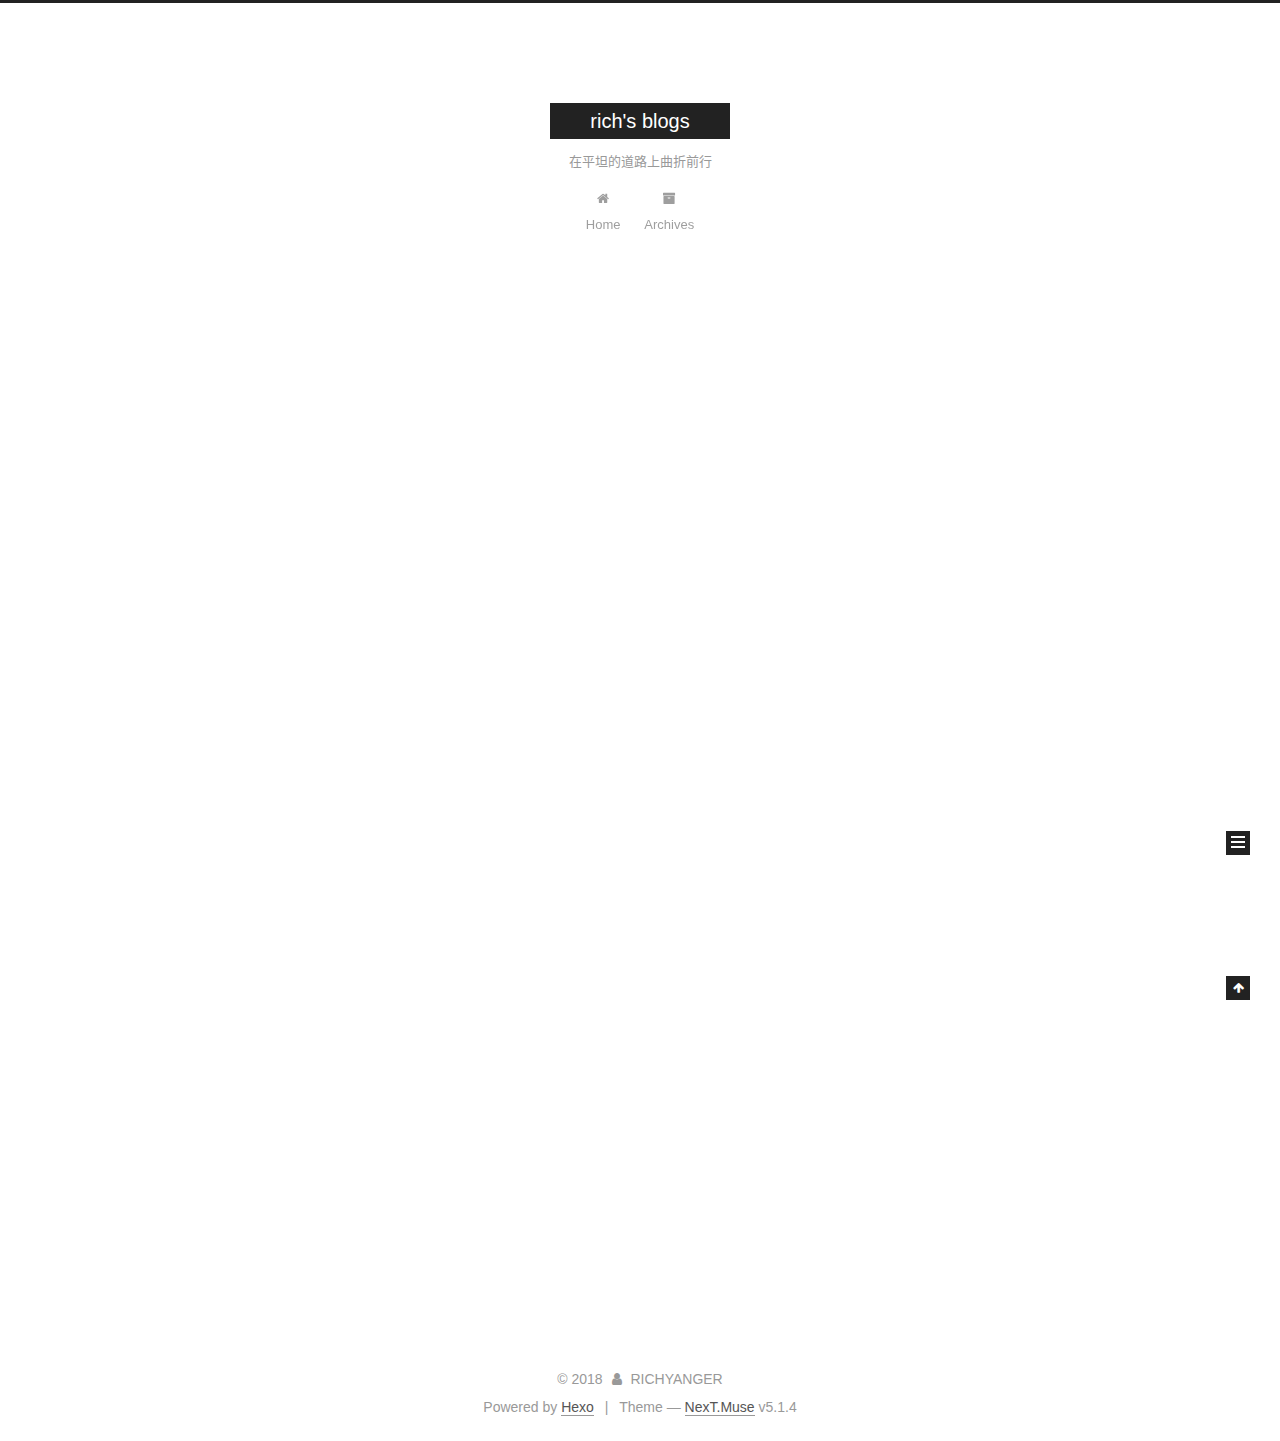
==== commit 5c215921: "Site updated: 2018-04-04 18:07:54" ====
--- a/index.html
+++ b/index.html
@@ -1,14 +1,85 @@
 <!DOCTYPE html>
-<html>
+
+
+
+  
+
+
+<html class="theme-next muse use-motion" lang="zh-CN">
 <head>
-  <meta charset="utf-8">
-  
-  <meta name="renderer" content="webkit">
-  <meta http-equiv="X-UA-Compatible" content="IE=edge" >
-  <link rel="dns-prefetch" href="http://richyounger.cn">
-  <title>rich&#39;s blogs</title>
-  <meta name="viewport" content="width=device-width, initial-scale=1, maximum-scale=1">
-  <meta name="keywords" content="iOS Developer">
+  <meta charset="UTF-8"/>
+<meta http-equiv="X-UA-Compatible" content="IE=edge" />
+<meta name="viewport" content="width=device-width, initial-scale=1, maximum-scale=1"/>
+<meta name="theme-color" content="#222">
+
+
+
+
+
+
+
+
+
+<meta http-equiv="Cache-Control" content="no-transform" />
+<meta http-equiv="Cache-Control" content="no-siteapp" />
+
+
+
+
+
+
+
+
+
+
+
+
+
+
+
+
+  
+  
+  <link href="/lib/fancybox/source/jquery.fancybox.css?v=2.1.5" rel="stylesheet" type="text/css" />
+
+
+
+
+
+
+
+<link href="/lib/font-awesome/css/font-awesome.min.css?v=4.6.2" rel="stylesheet" type="text/css" />
+
+<link href="/css/main.css?v=5.1.4" rel="stylesheet" type="text/css" />
+
+
+  <link rel="apple-touch-icon" sizes="180x180" href="/images/apple-touch-icon-next.png?v=5.1.4">
+
+
+  <link rel="icon" type="image/png" sizes="32x32" href="/images/favicon-32x32-next.png?v=5.1.4">
+
+
+  <link rel="icon" type="image/png" sizes="16x16" href="/images/favicon-16x16-next.png?v=5.1.4">
+
+
+  <link rel="mask-icon" href="/images/logo.svg?v=5.1.4" color="#222">
+
+
+
+
+
+  <meta name="keywords" content="Hexo, NexT" />
+
+
+
+
+
+
+
+
+
+
+<meta name="keywords" content="iOS Developer">
 <meta property="og:type" content="website">
 <meta property="og:title" content="rich&#39;s blogs">
 <meta property="og:url" content="http://richyounger.cn/index.html">
@@ -16,168 +87,221 @@
 <meta property="og:locale" content="zh-CN">
 <meta name="twitter:card" content="summary">
 <meta name="twitter:title" content="rich&#39;s blogs">
-  
-    <link rel="alternative" href="/atom.xml" title="rich&#39;s blogs" type="application/atom+xml">
-  
-  
-    <link rel="icon" href="/favicon.png">
-  
-  <link rel="stylesheet" type="text/css" href="/./main.0cf68a.css">
-  <style type="text/css">
-  
-    #container.show {
-      background: linear-gradient(200deg,#a0cfe4,#e8c37e);
+
+
+
+<script type="text/javascript" id="hexo.configurations">
+  var NexT = window.NexT || {};
+  var CONFIG = {
+    root: '/',
+    scheme: 'Muse',
+    version: '5.1.4',
+    sidebar: {"position":"left","display":"post","offset":12,"b2t":false,"scrollpercent":false,"onmobile":false},
+    fancybox: true,
+    tabs: true,
+    motion: {"enable":true,"async":false,"transition":{"post_block":"fadeIn","post_header":"slideDownIn","post_body":"slideDownIn","coll_header":"slideLeftIn","sidebar":"slideUpIn"}},
+    duoshuo: {
+      userId: '0',
+      author: 'Author'
+    },
+    algolia: {
+      applicationID: '',
+      apiKey: '',
+      indexName: '',
+      hits: {"per_page":10},
+      labels: {"input_placeholder":"Search for Posts","hits_empty":"We didn't find any results for the search: ${query}","hits_stats":"${hits} results found in ${time} ms"}
     }
-  </style>
-  
-
-  
+  };
+</script>
+
+
+
+  <link rel="canonical" href="http://richyounger.cn/"/>
+
+
+
+
+
+  <title>rich's blogs</title>
+  
+
+
+
+
+
+
+
 
 </head>
 
-<body>
-  <div id="container" q-class="show:isCtnShow">
-    <canvas id="anm-canvas" class="anm-canvas"></canvas>
-    <div class="left-col" q-class="show:isShow">
-      
-<div class="overlay" style="background: #4d4d4d"></div>
-<div class="intrude-less">
-	<header id="header" class="inner">
-		<a href="/" class="profilepic">
-			<img src="" class="js-avatar">
-		</a>
-		<hgroup>
-		  <h1 class="header-author"><a href="/">RICHYANGER</a></h1>
-		</hgroup>
-		
-		<p class="header-subtitle">在平坦的道路上曲折前行</p>
-		
-
-		<nav class="header-menu">
-			<ul>
-			
-				<li><a href="/">主页</a></li>
-	        
-				<li><a href="/tags/随笔/">随笔</a></li>
-	        
-			</ul>
-		</nav>
-		<nav class="header-smart-menu">
-    		
-    			
-    			<a q-on="click: openSlider(e, 'innerArchive')" href="javascript:void(0)">所有文章</a>
-    			
-            
-    			
-    			<a q-on="click: openSlider(e, 'friends')" href="javascript:void(0)">友链</a>
-    			
-            
-    			
-    			<a q-on="click: openSlider(e, 'aboutme')" href="javascript:void(0)">关于我</a>
-    			
-            
-		</nav>
-		<nav class="header-nav">
-			<div class="social">
-				
-					<a class="github" target="_blank" href="#" title="github"><i class="icon-github"></i></a>
-		        
-					<a class="weibo" target="_blank" href="#" title="weibo"><i class="icon-weibo"></i></a>
-		        
-					<a class="rss" target="_blank" href="#" title="rss"><i class="icon-rss"></i></a>
-		        
-					<a class="zhihu" target="_blank" href="#" title="zhihu"><i class="icon-zhihu"></i></a>
-		        
-			</div>
-		</nav>
-	</header>		
+<body itemscope itemtype="http://schema.org/WebPage" lang="zh-CN">
+
+  
+  
+    
+  
+
+  <div class="container sidebar-position-left 
+  page-home">
+    <div class="headband"></div>
+
+    <header id="header" class="header" itemscope itemtype="http://schema.org/WPHeader">
+      <div class="header-inner"><div class="site-brand-wrapper">
+  <div class="site-meta ">
+    
+
+    <div class="custom-logo-site-title">
+      <a href="/"  class="brand" rel="start">
+        <span class="logo-line-before"><i></i></span>
+        <span class="site-title">rich's blogs</span>
+        <span class="logo-line-after"><i></i></span>
+      </a>
+    </div>
+      
+        <p class="site-subtitle">在平坦的道路上曲折前行</p>
+      
+  </div>
+
+  <div class="site-nav-toggle">
+    <button>
+      <span class="btn-bar"></span>
+      <span class="btn-bar"></span>
+      <span class="btn-bar"></span>
+    </button>
+  </div>
 </div>
 
-    </div>
-    <div class="mid-col" q-class="show:isShow,hide:isShow|isFalse">
-      
-<nav id="mobile-nav">
-  	<div class="overlay js-overlay" style="background: #4d4d4d"></div>
-	<div class="btnctn js-mobile-btnctn">
-  		<div class="slider-trigger list" q-on="click: openSlider(e)"><i class="icon icon-sort"></i></div>
-	</div>
-	<div class="intrude-less">
-		<header id="header" class="inner">
-			<div class="profilepic">
-				<img src="" class="js-avatar">
-			</div>
-			<hgroup>
-			  <h1 class="header-author js-header-author">RICHYANGER</h1>
-			</hgroup>
-			
-			<p class="header-subtitle"><i class="icon icon-quo-left"></i>在平坦的道路上曲折前行<i class="icon icon-quo-right"></i></p>
-			
-			
-			
-				
-			
-				
-			
-			
-			
-			<nav class="header-nav">
-				<div class="social">
-					
-						<a class="github" target="_blank" href="#" title="github"><i class="icon-github"></i></a>
-			        
-						<a class="weibo" target="_blank" href="#" title="weibo"><i class="icon-weibo"></i></a>
-			        
-						<a class="rss" target="_blank" href="#" title="rss"><i class="icon-rss"></i></a>
-			        
-						<a class="zhihu" target="_blank" href="#" title="zhihu"><i class="icon-zhihu"></i></a>
-			        
-				</div>
-			</nav>
-
-			<nav class="header-menu js-header-menu">
-				<ul style="width: 50%">
-				
-				
-					<li style="width: 50%"><a href="/">主页</a></li>
-		        
-					<li style="width: 50%"><a href="/tags/随笔/">随笔</a></li>
-		        
-				</ul>
-			</nav>
-		</header>				
-	</div>
-	<div class="mobile-mask" style="display:none" q-show="isShow"></div>
+<nav class="site-nav">
+  
+
+  
+    <ul id="menu" class="menu">
+      
+        
+        <li class="menu-item menu-item-home">
+          <a href="/" rel="section">
+            
+              <i class="menu-item-icon fa fa-fw fa-home"></i> <br />
+            
+            Home
+          </a>
+        </li>
+      
+        
+        <li class="menu-item menu-item-archives">
+          <a href="/archives/" rel="section">
+            
+              <i class="menu-item-icon fa fa-fw fa-archive"></i> <br />
+            
+            Archives
+          </a>
+        </li>
+      
+
+      
+    </ul>
+  
+
+  
 </nav>
 
-      <div id="wrapper" class="body-wrap">
-        <div class="menu-l">
-          <div class="canvas-wrap">
-            <canvas data-colors="#eaeaea" data-sectionHeight="100" data-contentId="js-content" id="myCanvas1" class="anm-canvas"></canvas>
-          </div>
-          <div id="js-content" class="content-ll">
-            
-  
-    <article id="post-hello-world" class="article article-type-post  article-index" itemscope itemprop="blogPost">
-  <div class="article-inner">
-    
-      <header class="article-header">
-        
-  
-    <h1 itemprop="name">
-      <a class="article-title" href="/posts/hello-world/">Hello World</a>
-    </h1>
-  
-
-        
-        <a href="/posts/hello-world/" class="archive-article-date">
-  	<time datetime="2018-04-04T09:37:13.372Z" itemprop="datePublished"><i class="icon-calendar icon"></i>2018-04-04</time>
-</a>
-        
+
+
+ </div>
+    </header>
+
+    <main id="main" class="main">
+      <div class="main-inner">
+        <div class="content-wrap">
+          <div id="content" class="content">
+            
+  <section id="posts" class="posts-expand">
+    
+      
+
+  
+
+  
+  
+  
+
+  <article class="post post-type-normal" itemscope itemtype="http://schema.org/Article">
+  
+  
+  
+  <div class="post-block">
+    <link itemprop="mainEntityOfPage" href="http://richyounger.cn/posts/hello-world/">
+
+    <span hidden itemprop="author" itemscope itemtype="http://schema.org/Person">
+      <meta itemprop="name" content="RICHYANGER">
+      <meta itemprop="description" content="">
+      <meta itemprop="image" content="/images/avatar.gif">
+    </span>
+
+    <span hidden itemprop="publisher" itemscope itemtype="http://schema.org/Organization">
+      <meta itemprop="name" content="rich's blogs">
+    </span>
+
+    
+      <header class="post-header">
+
+        
+        
+          <h1 class="post-title" itemprop="name headline">
+                
+                <a class="post-title-link" href="/posts/hello-world/" itemprop="url">Hello World</a></h1>
+        
+
+        <div class="post-meta">
+          <span class="post-time">
+            
+              <span class="post-meta-item-icon">
+                <i class="fa fa-calendar-o"></i>
+              </span>
+              
+                <span class="post-meta-item-text">Posted on</span>
+              
+              <time title="Post created" itemprop="dateCreated datePublished" datetime="2018-04-04T17:37:13+08:00">
+                2018-04-04
+              </time>
+            
+
+            
+
+            
+          </span>
+
+          
+
+          
+            
+          
+
+          
+          
+
+          
+
+          
+
+          
+
+        </div>
       </header>
     
-    <div class="article-entry" itemprop="articleBody">
-      
-        <p>Welcome to <a href="https://hexo.io/" target="_blank" rel="noopener">Hexo</a>! This is your very first post. Check <a href="https://hexo.io/docs/" target="_blank" rel="noopener">documentation</a> for more info. If you get any problems when using Hexo, you can find the answer in <a href="https://hexo.io/docs/troubleshooting.html" target="_blank" rel="noopener">troubleshooting</a> or you can ask me on <a href="https://github.com/hexojs/hexo/issues" target="_blank" rel="noopener">GitHub</a>.</p>
+
+    
+    
+    
+    <div class="post-body" itemprop="articleBody">
+
+      
+      
+
+      
+        
+          
+            <p>Welcome to <a href="https://hexo.io/" target="_blank" rel="noopener">Hexo</a>! This is your very first post. Check <a href="https://hexo.io/docs/" target="_blank" rel="noopener">documentation</a> for more info. If you get any problems when using Hexo, you can find the answer in <a href="https://hexo.io/docs/troubleshooting.html" target="_blank" rel="noopener">troubleshooting</a> or you can ask me on <a href="https://github.com/hexojs/hexo/issues" target="_blank" rel="noopener">GitHub</a>.</p>
 <h2 id="Quick-Start"><a href="#Quick-Start" class="headerlink" title="Quick Start"></a>Quick Start</h2><h3 id="Create-a-new-post"><a href="#Create-a-new-post" class="headerlink" title="Create a new post"></a>Create a new post</h3><figure class="highlight bash"><table><tr><td class="gutter"><pre><span class="line">1</span><br></pre></td><td class="code"><pre><span class="line">$ hexo new <span class="string">"My New Post"</span></span><br></pre></td></tr></table></figure>
 <p>More info: <a href="https://hexo.io/docs/writing.html" target="_blank" rel="noopener">Writing</a></p>
 <h3 id="Run-server"><a href="#Run-server" class="headerlink" title="Run server"></a>Run server</h3><figure class="highlight bash"><table><tr><td class="gutter"><pre><span class="line">1</span><br></pre></td><td class="code"><pre><span class="line">$ hexo server</span><br></pre></td></tr></table></figure>
@@ -187,293 +311,307 @@
 <h3 id="Deploy-to-remote-sites"><a href="#Deploy-to-remote-sites" class="headerlink" title="Deploy to remote sites"></a>Deploy to remote sites</h3><figure class="highlight bash"><table><tr><td class="gutter"><pre><span class="line">1</span><br></pre></td><td class="code"><pre><span class="line">$ hexo deploy</span><br></pre></td></tr></table></figure>
 <p>More info: <a href="https://hexo.io/docs/deployment.html" target="_blank" rel="noopener">Deployment</a></p>
 
-      
-
+          
+        
       
     </div>
-    <div class="article-info article-info-index">
-      
-      
-      
-
-      
-        <p class="article-more-link">
-          <a class="article-more-a" href="/posts/hello-world/">展开全文 >></a>
-        </p>
-      
-
-      
-      <div class="clearfix"></div>
+    
+    
+    
+
+    
+
+    
+
+    
+
+    <footer class="post-footer">
+      
+
+      
+
+      
+
+      
+      
+        <div class="post-eof"></div>
+      
+    </footer>
+  </div>
+  
+  
+  
+  </article>
+
+
+    
+  </section>
+
+  
+
+
+          </div>
+          
+
+
+          
+
+        </div>
+        
+          
+  
+  <div class="sidebar-toggle">
+    <div class="sidebar-toggle-line-wrap">
+      <span class="sidebar-toggle-line sidebar-toggle-line-first"></span>
+      <span class="sidebar-toggle-line sidebar-toggle-line-middle"></span>
+      <span class="sidebar-toggle-line sidebar-toggle-line-last"></span>
     </div>
   </div>
-</article>
-
-<aside class="wrap-side-operation">
-    <div class="mod-side-operation">
-        
-        <div class="jump-container" id="js-jump-container" style="display:none;">
-            <a href="javascript:void(0)" class="mod-side-operation__jump-to-top">
-                <i class="icon-font icon-back"></i>
-            </a>
-            <div id="js-jump-plan-container" class="jump-plan-container" style="top: -11px;">
-                <i class="icon-font icon-plane jump-plane"></i>
-            </div>
+
+  <aside id="sidebar" class="sidebar">
+    
+    <div class="sidebar-inner">
+
+      
+
+      
+
+      <section class="site-overview-wrap sidebar-panel sidebar-panel-active">
+        <div class="site-overview">
+          <div class="site-author motion-element" itemprop="author" itemscope itemtype="http://schema.org/Person">
+            
+              <p class="site-author-name" itemprop="name">RICHYANGER</p>
+              <p class="site-description motion-element" itemprop="description"></p>
+          </div>
+
+          <nav class="site-state motion-element">
+
+            
+              <div class="site-state-item site-state-posts">
+              
+                <a href="/archives/">
+              
+                  <span class="site-state-item-count">1</span>
+                  <span class="site-state-item-name">posts</span>
+                </a>
+              </div>
+            
+
+            
+
+            
+
+          </nav>
+
+          
+
+          
+
+          
+          
+
+          
+          
+
+          
+
         </div>
-        
-        
+      </section>
+
+      
+
+      
+
     </div>
-</aside>
-
-
-
-
-  
-  
-
-
-          </div>
-        </div>
+  </aside>
+
+
+        
       </div>
-      <footer id="footer">
-  <div class="outer">
-    <div id="footer-info">
-    	<div class="footer-left">
-    		&copy; 2018 RICHYANGER
-    	</div>
-      	<div class="footer-right">
-      		<a href="http://hexo.io/" target="_blank">Hexo</a>  Theme <a href="https://github.com/litten/hexo-theme-yilia" target="_blank">Yilia</a> by Litten
-      	</div>
-    </div>
+    </main>
+
+    <footer id="footer" class="footer">
+      <div class="footer-inner">
+        <div class="copyright">&copy; <span itemprop="copyrightYear">2018</span>
+  <span class="with-love">
+    <i class="fa fa-user"></i>
+  </span>
+  <span class="author" itemprop="copyrightHolder">RICHYANGER</span>
+
+  
+</div>
+
+
+  <div class="powered-by">Powered by <a class="theme-link" target="_blank" href="https://hexo.io">Hexo</a></div>
+
+
+
+  <span class="post-meta-divider">|</span>
+
+
+
+  <div class="theme-info">Theme &mdash; <a class="theme-link" target="_blank" href="https://github.com/iissnan/hexo-theme-next">NexT.Muse</a> v5.1.4</div>
+
+
+
+
+        
+
+
+
+
+
+
+
+        
+      </div>
+    </footer>
+
+    
+      <div class="back-to-top">
+        <i class="fa fa-arrow-up"></i>
+        
+      </div>
+    
+
+    
+
   </div>
-</footer>
-    </div>
-    <script>
-	var yiliaConfig = {
-		mathjax: false,
-		isHome: true,
-		isPost: false,
-		isArchive: false,
-		isTag: false,
-		isCategory: false,
-		open_in_new: false,
-		toc_hide_index: true,
-		root: "/",
-		innerArchive: true,
-		showTags: false
-	}
+
+  
+
+<script type="text/javascript">
+  if (Object.prototype.toString.call(window.Promise) !== '[object Function]') {
+    window.Promise = null;
+  }
 </script>
 
-<script>!function(t){function n(e){if(r[e])return r[e].exports;var i=r[e]={exports:{},id:e,loaded:!1};return t[e].call(i.exports,i,i.exports,n),i.loaded=!0,i.exports}var r={};n.m=t,n.c=r,n.p="./",n(0)}([function(t,n,r){r(195),t.exports=r(191)},function(t,n,r){var e=r(3),i=r(52),o=r(27),u=r(28),c=r(53),f="prototype",a=function(t,n,r){var s,l,h,v,p=t&a.F,d=t&a.G,y=t&a.S,g=t&a.P,b=t&a.B,m=d?e:y?e[n]||(e[n]={}):(e[n]||{})[f],x=d?i:i[n]||(i[n]={}),w=x[f]||(x[f]={});d&&(r=n);for(s in r)l=!p&&m&&void 0!==m[s],h=(l?m:r)[s],v=b&&l?c(h,e):g&&"function"==typeof h?c(Function.call,h):h,m&&u(m,s,h,t&a.U),x[s]!=h&&o(x,s,v),g&&w[s]!=h&&(w[s]=h)};e.core=i,a.F=1,a.G=2,a.S=4,a.P=8,a.B=16,a.W=32,a.U=64,a.R=128,t.exports=a},function(t,n,r){var e=r(6);t.exports=function(t){if(!e(t))throw TypeError(t+" is not an object!");return t}},function(t,n){var r=t.exports="undefined"!=typeof window&&window.Math==Math?window:"undefined"!=typeof self&&self.Math==Math?self:Function("return this")();"number"==typeof __g&&(__g=r)},function(t,n){t.exports=function(t){try{return!!t()}catch(t){return!0}}},function(t,n){var r=t.exports="undefined"!=typeof window&&window.Math==Math?window:"undefined"!=typeof self&&self.Math==Math?self:Function("return this")();"number"==typeof __g&&(__g=r)},function(t,n){t.exports=function(t){return"object"==typeof t?null!==t:"function"==typeof t}},function(t,n,r){var e=r(126)("wks"),i=r(76),o=r(3).Symbol,u="function"==typeof o;(t.exports=function(t){return e[t]||(e[t]=u&&o[t]||(u?o:i)("Symbol."+t))}).store=e},function(t,n){var r={}.hasOwnProperty;t.exports=function(t,n){return r.call(t,n)}},function(t,n,r){var e=r(94),i=r(33);t.exports=function(t){return e(i(t))}},function(t,n,r){t.exports=!r(4)(function(){return 7!=Object.defineProperty({},"a",{get:function(){return 7}}).a})},function(t,n,r){var e=r(2),i=r(167),o=r(50),u=Object.defineProperty;n.f=r(10)?Object.defineProperty:function(t,n,r){if(e(t),n=o(n,!0),e(r),i)try{return u(t,n,r)}catch(t){}if("get"in r||"set"in r)throw TypeError("Accessors not supported!");return"value"in r&&(t[n]=r.value),t}},function(t,n,r){t.exports=!r(18)(function(){return 7!=Object.defineProperty({},"a",{get:function(){return 7}}).a})},function(t,n,r){var e=r(14),i=r(22);t.exports=r(12)?function(t,n,r){return e.f(t,n,i(1,r))}:function(t,n,r){return t[n]=r,t}},function(t,n,r){var e=r(20),i=r(58),o=r(42),u=Object.defineProperty;n.f=r(12)?Object.defineProperty:function(t,n,r){if(e(t),n=o(n,!0),e(r),i)try{return u(t,n,r)}catch(t){}if("get"in r||"set"in r)throw TypeError("Accessors not supported!");return"value"in r&&(t[n]=r.value),t}},function(t,n,r){var e=r(40)("wks"),i=r(23),o=r(5).Symbol,u="function"==typeof o;(t.exports=function(t){return e[t]||(e[t]=u&&o[t]||(u?o:i)("Symbol."+t))}).store=e},function(t,n,r){var e=r(67),i=Math.min;t.exports=function(t){return t>0?i(e(t),9007199254740991):0}},function(t,n,r){var e=r(46);t.exports=function(t){return Object(e(t))}},function(t,n){t.exports=function(t){try{return!!t()}catch(t){return!0}}},function(t,n,r){var e=r(63),i=r(34);t.exports=Object.keys||function(t){return e(t,i)}},function(t,n,r){var e=r(21);t.exports=function(t){if(!e(t))throw TypeError(t+" is not an object!");return t}},function(t,n){t.exports=function(t){return"object"==typeof t?null!==t:"function"==typeof t}},function(t,n){t.exports=function(t,n){return{enumerable:!(1&t),configurable:!(2&t),writable:!(4&t),value:n}}},function(t,n){var r=0,e=Math.random();t.exports=function(t){return"Symbol(".concat(void 0===t?"":t,")_",(++r+e).toString(36))}},function(t,n){var r={}.hasOwnProperty;t.exports=function(t,n){return r.call(t,n)}},function(t,n){var r=t.exports={version:"2.4.0"};"number"==typeof __e&&(__e=r)},function(t,n){t.exports=function(t){if("function"!=typeof t)throw TypeError(t+" is not a function!");return t}},function(t,n,r){var e=r(11),i=r(66);t.exports=r(10)?function(t,n,r){return e.f(t,n,i(1,r))}:function(t,n,r){return t[n]=r,t}},function(t,n,r){var e=r(3),i=r(27),o=r(24),u=r(76)("src"),c="toString",f=Function[c],a=(""+f).split(c);r(52).inspectSource=function(t){return f.call(t)},(t.exports=function(t,n,r,c){var f="function"==typeof r;f&&(o(r,"name")||i(r,"name",n)),t[n]!==r&&(f&&(o(r,u)||i(r,u,t[n]?""+t[n]:a.join(String(n)))),t===e?t[n]=r:c?t[n]?t[n]=r:i(t,n,r):(delete t[n],i(t,n,r)))})(Function.prototype,c,function(){return"function"==typeof this&&this[u]||f.call(this)})},function(t,n,r){var e=r(1),i=r(4),o=r(46),u=function(t,n,r,e){var i=String(o(t)),u="<"+n;return""!==r&&(u+=" "+r+'="'+String(e).replace(/"/g,"&quot;")+'"'),u+">"+i+"</"+n+">"};t.exports=function(t,n){var r={};r[t]=n(u),e(e.P+e.F*i(function(){var n=""[t]('"');return n!==n.toLowerCase()||n.split('"').length>3}),"String",r)}},function(t,n,r){var e=r(115),i=r(46);t.exports=function(t){return e(i(t))}},function(t,n,r){var e=r(116),i=r(66),o=r(30),u=r(50),c=r(24),f=r(167),a=Object.getOwnPropertyDescriptor;n.f=r(10)?a:function(t,n){if(t=o(t),n=u(n,!0),f)try{return a(t,n)}catch(t){}if(c(t,n))return i(!e.f.call(t,n),t[n])}},function(t,n,r){var e=r(24),i=r(17),o=r(145)("IE_PROTO"),u=Object.prototype;t.exports=Object.getPrototypeOf||function(t){return t=i(t),e(t,o)?t[o]:"function"==typeof t.constructor&&t instanceof t.constructor?t.constructor.prototype:t instanceof Object?u:null}},function(t,n){t.exports=function(t){if(void 0==t)throw TypeError("Can't call method on  "+t);return t}},function(t,n){t.exports="constructor,hasOwnProperty,isPrototypeOf,propertyIsEnumerable,toLocaleString,toString,valueOf".split(",")},function(t,n){t.exports={}},function(t,n){t.exports=!0},function(t,n){n.f={}.propertyIsEnumerable},function(t,n,r){var e=r(14).f,i=r(8),o=r(15)("toStringTag");t.exports=function(t,n,r){t&&!i(t=r?t:t.prototype,o)&&e(t,o,{configurable:!0,value:n})}},function(t,n,r){var e=r(40)("keys"),i=r(23);t.exports=function(t){return e[t]||(e[t]=i(t))}},function(t,n,r){var e=r(5),i="__core-js_shared__",o=e[i]||(e[i]={});t.exports=function(t){return o[t]||(o[t]={})}},function(t,n){var r=Math.ceil,e=Math.floor;t.exports=function(t){return isNaN(t=+t)?0:(t>0?e:r)(t)}},function(t,n,r){var e=r(21);t.exports=function(t,n){if(!e(t))return t;var r,i;if(n&&"function"==typeof(r=t.toString)&&!e(i=r.call(t)))return i;if("function"==typeof(r=t.valueOf)&&!e(i=r.call(t)))return i;if(!n&&"function"==typeof(r=t.toString)&&!e(i=r.call(t)))return i;throw TypeError("Can't convert object to primitive value")}},function(t,n,r){var e=r(5),i=r(25),o=r(36),u=r(44),c=r(14).f;t.exports=function(t){var n=i.Symbol||(i.Symbol=o?{}:e.Symbol||{});"_"==t.charAt(0)||t in n||c(n,t,{value:u.f(t)})}},function(t,n,r){n.f=r(15)},function(t,n){var r={}.toString;t.exports=function(t){return r.call(t).slice(8,-1)}},function(t,n){t.exports=function(t){if(void 0==t)throw TypeError("Can't call method on  "+t);return t}},function(t,n,r){var e=r(4);t.exports=function(t,n){return!!t&&e(function(){n?t.call(null,function(){},1):t.call(null)})}},function(t,n,r){var e=r(53),i=r(115),o=r(17),u=r(16),c=r(203);t.exports=function(t,n){var r=1==t,f=2==t,a=3==t,s=4==t,l=6==t,h=5==t||l,v=n||c;return function(n,c,p){for(var d,y,g=o(n),b=i(g),m=e(c,p,3),x=u(b.length),w=0,S=r?v(n,x):f?v(n,0):void 0;x>w;w++)if((h||w in b)&&(d=b[w],y=m(d,w,g),t))if(r)S[w]=y;else if(y)switch(t){case 3:return!0;case 5:return d;case 6:return w;case 2:S.push(d)}else if(s)return!1;return l?-1:a||s?s:S}}},function(t,n,r){var e=r(1),i=r(52),o=r(4);t.exports=function(t,n){var r=(i.Object||{})[t]||Object[t],u={};u[t]=n(r),e(e.S+e.F*o(function(){r(1)}),"Object",u)}},function(t,n,r){var e=r(6);t.exports=function(t,n){if(!e(t))return t;var r,i;if(n&&"function"==typeof(r=t.toString)&&!e(i=r.call(t)))return i;if("function"==typeof(r=t.valueOf)&&!e(i=r.call(t)))return i;if(!n&&"function"==typeof(r=t.toString)&&!e(i=r.call(t)))return i;throw TypeError("Can't convert object to primitive value")}},function(t,n,r){var e=r(5),i=r(25),o=r(91),u=r(13),c="prototype",f=function(t,n,r){var a,s,l,h=t&f.F,v=t&f.G,p=t&f.S,d=t&f.P,y=t&f.B,g=t&f.W,b=v?i:i[n]||(i[n]={}),m=b[c],x=v?e:p?e[n]:(e[n]||{})[c];v&&(r=n);for(a in r)(s=!h&&x&&void 0!==x[a])&&a in b||(l=s?x[a]:r[a],b[a]=v&&"function"!=typeof x[a]?r[a]:y&&s?o(l,e):g&&x[a]==l?function(t){var n=function(n,r,e){if(this instanceof t){switch(arguments.length){case 0:return new t;case 1:return new t(n);case 2:return new t(n,r)}return new t(n,r,e)}return t.apply(this,arguments)};return n[c]=t[c],n}(l):d&&"function"==typeof l?o(Function.call,l):l,d&&((b.virtual||(b.virtual={}))[a]=l,t&f.R&&m&&!m[a]&&u(m,a,l)))};f.F=1,f.G=2,f.S=4,f.P=8,f.B=16,f.W=32,f.U=64,f.R=128,t.exports=f},function(t,n){var r=t.exports={version:"2.4.0"};"number"==typeof __e&&(__e=r)},function(t,n,r){var e=r(26);t.exports=function(t,n,r){if(e(t),void 0===n)return t;switch(r){case 1:return function(r){return t.call(n,r)};case 2:return function(r,e){return t.call(n,r,e)};case 3:return function(r,e,i){return t.call(n,r,e,i)}}return function(){return t.apply(n,arguments)}}},function(t,n,r){var e=r(183),i=r(1),o=r(126)("metadata"),u=o.store||(o.store=new(r(186))),c=function(t,n,r){var i=u.get(t);if(!i){if(!r)return;u.set(t,i=new e)}var o=i.get(n);if(!o){if(!r)return;i.set(n,o=new e)}return o},f=function(t,n,r){var e=c(n,r,!1);return void 0!==e&&e.has(t)},a=function(t,n,r){var e=c(n,r,!1);return void 0===e?void 0:e.get(t)},s=function(t,n,r,e){c(r,e,!0).set(t,n)},l=function(t,n){var r=c(t,n,!1),e=[];return r&&r.forEach(function(t,n){e.push(n)}),e},h=function(t){return void 0===t||"symbol"==typeof t?t:String(t)},v=function(t){i(i.S,"Reflect",t)};t.exports={store:u,map:c,has:f,get:a,set:s,keys:l,key:h,exp:v}},function(t,n,r){"use strict";if(r(10)){var e=r(69),i=r(3),o=r(4),u=r(1),c=r(127),f=r(152),a=r(53),s=r(68),l=r(66),h=r(27),v=r(73),p=r(67),d=r(16),y=r(75),g=r(50),b=r(24),m=r(180),x=r(114),w=r(6),S=r(17),_=r(137),O=r(70),E=r(32),P=r(71).f,j=r(154),F=r(76),M=r(7),A=r(48),N=r(117),T=r(146),I=r(155),k=r(80),L=r(123),R=r(74),C=r(130),D=r(160),U=r(11),W=r(31),G=U.f,B=W.f,V=i.RangeError,z=i.TypeError,q=i.Uint8Array,K="ArrayBuffer",J="Shared"+K,Y="BYTES_PER_ELEMENT",H="prototype",$=Array[H],X=f.ArrayBuffer,Q=f.DataView,Z=A(0),tt=A(2),nt=A(3),rt=A(4),et=A(5),it=A(6),ot=N(!0),ut=N(!1),ct=I.values,ft=I.keys,at=I.entries,st=$.lastIndexOf,lt=$.reduce,ht=$.reduceRight,vt=$.join,pt=$.sort,dt=$.slice,yt=$.toString,gt=$.toLocaleString,bt=M("iterator"),mt=M("toStringTag"),xt=F("typed_constructor"),wt=F("def_constructor"),St=c.CONSTR,_t=c.TYPED,Ot=c.VIEW,Et="Wrong length!",Pt=A(1,function(t,n){return Tt(T(t,t[wt]),n)}),jt=o(function(){return 1===new q(new Uint16Array([1]).buffer)[0]}),Ft=!!q&&!!q[H].set&&o(function(){new q(1).set({})}),Mt=function(t,n){if(void 0===t)throw z(Et);var r=+t,e=d(t);if(n&&!m(r,e))throw V(Et);return e},At=function(t,n){var r=p(t);if(r<0||r%n)throw V("Wrong offset!");return r},Nt=function(t){if(w(t)&&_t in t)return t;throw z(t+" is not a typed array!")},Tt=function(t,n){if(!(w(t)&&xt in t))throw z("It is not a typed array constructor!");return new t(n)},It=function(t,n){return kt(T(t,t[wt]),n)},kt=function(t,n){for(var r=0,e=n.length,i=Tt(t,e);e>r;)i[r]=n[r++];return i},Lt=function(t,n,r){G(t,n,{get:function(){return this._d[r]}})},Rt=function(t){var n,r,e,i,o,u,c=S(t),f=arguments.length,s=f>1?arguments[1]:void 0,l=void 0!==s,h=j(c);if(void 0!=h&&!_(h)){for(u=h.call(c),e=[],n=0;!(o=u.next()).done;n++)e.push(o.value);c=e}for(l&&f>2&&(s=a(s,arguments[2],2)),n=0,r=d(c.length),i=Tt(this,r);r>n;n++)i[n]=l?s(c[n],n):c[n];return i},Ct=function(){for(var t=0,n=arguments.length,r=Tt(this,n);n>t;)r[t]=arguments[t++];return r},Dt=!!q&&o(function(){gt.call(new q(1))}),Ut=function(){return gt.apply(Dt?dt.call(Nt(this)):Nt(this),arguments)},Wt={copyWithin:function(t,n){return D.call(Nt(this),t,n,arguments.length>2?arguments[2]:void 0)},every:function(t){return rt(Nt(this),t,arguments.length>1?arguments[1]:void 0)},fill:function(t){return C.apply(Nt(this),arguments)},filter:function(t){return It(this,tt(Nt(this),t,arguments.length>1?arguments[1]:void 0))},find:function(t){return et(Nt(this),t,arguments.length>1?arguments[1]:void 0)},findIndex:function(t){return it(Nt(this),t,arguments.length>1?arguments[1]:void 0)},forEach:function(t){Z(Nt(this),t,arguments.length>1?arguments[1]:void 0)},indexOf:function(t){return ut(Nt(this),t,arguments.length>1?arguments[1]:void 0)},includes:function(t){return ot(Nt(this),t,arguments.length>1?arguments[1]:void 0)},join:function(t){return vt.apply(Nt(this),arguments)},lastIndexOf:function(t){return st.apply(Nt(this),arguments)},map:function(t){return Pt(Nt(this),t,arguments.length>1?arguments[1]:void 0)},reduce:function(t){return lt.apply(Nt(this),arguments)},reduceRight:function(t){return ht.apply(Nt(this),arguments)},reverse:function(){for(var t,n=this,r=Nt(n).length,e=Math.floor(r/2),i=0;i<e;)t=n[i],n[i++]=n[--r],n[r]=t;return n},some:function(t){return nt(Nt(this),t,arguments.length>1?arguments[1]:void 0)},sort:function(t){return pt.call(Nt(this),t)},subarray:function(t,n){var r=Nt(this),e=r.length,i=y(t,e);return new(T(r,r[wt]))(r.buffer,r.byteOffset+i*r.BYTES_PER_ELEMENT,d((void 0===n?e:y(n,e))-i))}},Gt=function(t,n){return It(this,dt.call(Nt(this),t,n))},Bt=function(t){Nt(this);var n=At(arguments[1],1),r=this.length,e=S(t),i=d(e.length),o=0;if(i+n>r)throw V(Et);for(;o<i;)this[n+o]=e[o++]},Vt={entries:function(){return at.call(Nt(this))},keys:function(){return ft.call(Nt(this))},values:function(){return ct.call(Nt(this))}},zt=function(t,n){return w(t)&&t[_t]&&"symbol"!=typeof n&&n in t&&String(+n)==String(n)},qt=function(t,n){return zt(t,n=g(n,!0))?l(2,t[n]):B(t,n)},Kt=function(t,n,r){return!(zt(t,n=g(n,!0))&&w(r)&&b(r,"value"))||b(r,"get")||b(r,"set")||r.configurable||b(r,"writable")&&!r.writable||b(r,"enumerable")&&!r.enumerable?G(t,n,r):(t[n]=r.value,t)};St||(W.f=qt,U.f=Kt),u(u.S+u.F*!St,"Object",{getOwnPropertyDescriptor:qt,defineProperty:Kt}),o(function(){yt.call({})})&&(yt=gt=function(){return vt.call(this)});var Jt=v({},Wt);v(Jt,Vt),h(Jt,bt,Vt.values),v(Jt,{slice:Gt,set:Bt,constructor:function(){},toString:yt,toLocaleString:Ut}),Lt(Jt,"buffer","b"),Lt(Jt,"byteOffset","o"),Lt(Jt,"byteLength","l"),Lt(Jt,"length","e"),G(Jt,mt,{get:function(){return this[_t]}}),t.exports=function(t,n,r,f){f=!!f;var a=t+(f?"Clamped":"")+"Array",l="Uint8Array"!=a,v="get"+t,p="set"+t,y=i[a],g=y||{},b=y&&E(y),m=!y||!c.ABV,S={},_=y&&y[H],j=function(t,r){var e=t._d;return e.v[v](r*n+e.o,jt)},F=function(t,r,e){var i=t._d;f&&(e=(e=Math.round(e))<0?0:e>255?255:255&e),i.v[p](r*n+i.o,e,jt)},M=function(t,n){G(t,n,{get:function(){return j(this,n)},set:function(t){return F(this,n,t)},enumerable:!0})};m?(y=r(function(t,r,e,i){s(t,y,a,"_d");var o,u,c,f,l=0,v=0;if(w(r)){if(!(r instanceof X||(f=x(r))==K||f==J))return _t in r?kt(y,r):Rt.call(y,r);o=r,v=At(e,n);var p=r.byteLength;if(void 0===i){if(p%n)throw V(Et);if((u=p-v)<0)throw V(Et)}else if((u=d(i)*n)+v>p)throw V(Et);c=u/n}else c=Mt(r,!0),u=c*n,o=new X(u);for(h(t,"_d",{b:o,o:v,l:u,e:c,v:new Q(o)});l<c;)M(t,l++)}),_=y[H]=O(Jt),h(_,"constructor",y)):L(function(t){new y(null),new y(t)},!0)||(y=r(function(t,r,e,i){s(t,y,a);var o;return w(r)?r instanceof X||(o=x(r))==K||o==J?void 0!==i?new g(r,At(e,n),i):void 0!==e?new g(r,At(e,n)):new g(r):_t in r?kt(y,r):Rt.call(y,r):new g(Mt(r,l))}),Z(b!==Function.prototype?P(g).concat(P(b)):P(g),function(t){t in y||h(y,t,g[t])}),y[H]=_,e||(_.constructor=y));var A=_[bt],N=!!A&&("values"==A.name||void 0==A.name),T=Vt.values;h(y,xt,!0),h(_,_t,a),h(_,Ot,!0),h(_,wt,y),(f?new y(1)[mt]==a:mt in _)||G(_,mt,{get:function(){return a}}),S[a]=y,u(u.G+u.W+u.F*(y!=g),S),u(u.S,a,{BYTES_PER_ELEMENT:n,from:Rt,of:Ct}),Y in _||h(_,Y,n),u(u.P,a,Wt),R(a),u(u.P+u.F*Ft,a,{set:Bt}),u(u.P+u.F*!N,a,Vt),u(u.P+u.F*(_.toString!=yt),a,{toString:yt}),u(u.P+u.F*o(function(){new y(1).slice()}),a,{slice:Gt}),u(u.P+u.F*(o(function(){return[1,2].toLocaleString()!=new y([1,2]).toLocaleString()})||!o(function(){_.toLocaleString.call([1,2])})),a,{toLocaleString:Ut}),k[a]=N?A:T,e||N||h(_,bt,T)}}else t.exports=function(){}},function(t,n){var r={}.toString;t.exports=function(t){return r.call(t).slice(8,-1)}},function(t,n,r){var e=r(21),i=r(5).document,o=e(i)&&e(i.createElement);t.exports=function(t){return o?i.createElement(t):{}}},function(t,n,r){t.exports=!r(12)&&!r(18)(function(){return 7!=Object.defineProperty(r(57)("div"),"a",{get:function(){return 7}}).a})},function(t,n,r){"use strict";var e=r(36),i=r(51),o=r(64),u=r(13),c=r(8),f=r(35),a=r(96),s=r(38),l=r(103),h=r(15)("iterator"),v=!([].keys&&"next"in[].keys()),p="keys",d="values",y=function(){return this};t.exports=function(t,n,r,g,b,m,x){a(r,n,g);var w,S,_,O=function(t){if(!v&&t in F)return F[t];switch(t){case p:case d:return function(){return new r(this,t)}}return function(){return new r(this,t)}},E=n+" Iterator",P=b==d,j=!1,F=t.prototype,M=F[h]||F["@@iterator"]||b&&F[b],A=M||O(b),N=b?P?O("entries"):A:void 0,T="Array"==n?F.entries||M:M;if(T&&(_=l(T.call(new t)))!==Object.prototype&&(s(_,E,!0),e||c(_,h)||u(_,h,y)),P&&M&&M.name!==d&&(j=!0,A=function(){return M.call(this)}),e&&!x||!v&&!j&&F[h]||u(F,h,A),f[n]=A,f[E]=y,b)if(w={values:P?A:O(d),keys:m?A:O(p),entries:N},x)for(S in w)S in F||o(F,S,w[S]);else i(i.P+i.F*(v||j),n,w);return w}},function(t,n,r){var e=r(20),i=r(100),o=r(34),u=r(39)("IE_PROTO"),c=function(){},f="prototype",a=function(){var t,n=r(57)("iframe"),e=o.length;for(n.style.display="none",r(93).appendChild(n),n.src="javascript:",t=n.contentWindow.document,t.open(),t.write("<script>document.F=Object<\/script>"),t.close(),a=t.F;e--;)delete a[f][o[e]];return a()};t.exports=Object.create||function(t,n){var r;return null!==t?(c[f]=e(t),r=new c,c[f]=null,r[u]=t):r=a(),void 0===n?r:i(r,n)}},function(t,n,r){var e=r(63),i=r(34).concat("length","prototype");n.f=Object.getOwnPropertyNames||function(t){return e(t,i)}},function(t,n){n.f=Object.getOwnPropertySymbols},function(t,n,r){var e=r(8),i=r(9),o=r(90)(!1),u=r(39)("IE_PROTO");t.exports=function(t,n){var r,c=i(t),f=0,a=[];for(r in c)r!=u&&e(c,r)&&a.push(r);for(;n.length>f;)e(c,r=n[f++])&&(~o(a,r)||a.push(r));return a}},function(t,n,r){t.exports=r(13)},function(t,n,r){var e=r(76)("meta"),i=r(6),o=r(24),u=r(11).f,c=0,f=Object.isExtensible||function(){return!0},a=!r(4)(function(){return f(Object.preventExtensions({}))}),s=function(t){u(t,e,{value:{i:"O"+ ++c,w:{}}})},l=function(t,n){if(!i(t))return"symbol"==typeof t?t:("string"==typeof t?"S":"P")+t;if(!o(t,e)){if(!f(t))return"F";if(!n)return"E";s(t)}return t[e].i},h=function(t,n){if(!o(t,e)){if(!f(t))return!0;if(!n)return!1;s(t)}return t[e].w},v=function(t){return a&&p.NEED&&f(t)&&!o(t,e)&&s(t),t},p=t.exports={KEY:e,NEED:!1,fastKey:l,getWeak:h,onFreeze:v}},function(t,n){t.exports=function(t,n){return{enumerable:!(1&t),configurable:!(2&t),writable:!(4&t),value:n}}},function(t,n){var r=Math.ceil,e=Math.floor;t.exports=function(t){return isNaN(t=+t)?0:(t>0?e:r)(t)}},function(t,n){t.exports=function(t,n,r,e){if(!(t instanceof n)||void 0!==e&&e in t)throw TypeError(r+": incorrect invocation!");return t}},function(t,n){t.exports=!1},function(t,n,r){var e=r(2),i=r(173),o=r(133),u=r(145)("IE_PROTO"),c=function(){},f="prototype",a=function(){var t,n=r(132)("iframe"),e=o.length;for(n.style.display="none",r(135).appendChild(n),n.src="javascript:",t=n.contentWindow.document,t.open(),t.write("<script>document.F=Object<\/script>"),t.close(),a=t.F;e--;)delete a[f][o[e]];return a()};t.exports=Object.create||function(t,n){var r;return null!==t?(c[f]=e(t),r=new c,c[f]=null,r[u]=t):r=a(),void 0===n?r:i(r,n)}},function(t,n,r){var e=r(175),i=r(133).concat("length","prototype");n.f=Object.getOwnPropertyNames||function(t){return e(t,i)}},function(t,n,r){var e=r(175),i=r(133);t.exports=Object.keys||function(t){return e(t,i)}},function(t,n,r){var e=r(28);t.exports=function(t,n,r){for(var i in n)e(t,i,n[i],r);return t}},function(t,n,r){"use strict";var e=r(3),i=r(11),o=r(10),u=r(7)("species");t.exports=function(t){var n=e[t];o&&n&&!n[u]&&i.f(n,u,{configurable:!0,get:function(){return this}})}},function(t,n,r){var e=r(67),i=Math.max,o=Math.min;t.exports=function(t,n){return t=e(t),t<0?i(t+n,0):o(t,n)}},function(t,n){var r=0,e=Math.random();t.exports=function(t){return"Symbol(".concat(void 0===t?"":t,")_",(++r+e).toString(36))}},function(t,n,r){var e=r(33);t.exports=function(t){return Object(e(t))}},function(t,n,r){var e=r(7)("unscopables"),i=Array.prototype;void 0==i[e]&&r(27)(i,e,{}),t.exports=function(t){i[e][t]=!0}},function(t,n,r){var e=r(53),i=r(169),o=r(137),u=r(2),c=r(16),f=r(154),a={},s={},n=t.exports=function(t,n,r,l,h){var v,p,d,y,g=h?function(){return t}:f(t),b=e(r,l,n?2:1),m=0;if("function"!=typeof g)throw TypeError(t+" is not iterable!");if(o(g)){for(v=c(t.length);v>m;m++)if((y=n?b(u(p=t[m])[0],p[1]):b(t[m]))===a||y===s)return y}else for(d=g.call(t);!(p=d.next()).done;)if((y=i(d,b,p.value,n))===a||y===s)return y};n.BREAK=a,n.RETURN=s},function(t,n){t.exports={}},function(t,n,r){var e=r(11).f,i=r(24),o=r(7)("toStringTag");t.exports=function(t,n,r){t&&!i(t=r?t:t.prototype,o)&&e(t,o,{configurable:!0,value:n})}},function(t,n,r){var e=r(1),i=r(46),o=r(4),u=r(150),c="["+u+"]",f="​-",a=RegExp("^"+c+c+"*"),s=RegExp(c+c+"*$"),l=function(t,n,r){var i={},c=o(function(){return!!u[t]()||f[t]()!=f}),a=i[t]=c?n(h):u[t];r&&(i[r]=a),e(e.P+e.F*c,"String",i)},h=l.trim=function(t,n){return t=String(i(t)),1&n&&(t=t.replace(a,"")),2&n&&(t=t.replace(s,"")),t};t.exports=l},function(t,n,r){t.exports={default:r(86),__esModule:!0}},function(t,n,r){t.exports={default:r(87),__esModule:!0}},function(t,n,r){"use strict";function e(t){return t&&t.__esModule?t:{default:t}}n.__esModule=!0;var i=r(84),o=e(i),u=r(83),c=e(u),f="function"==typeof c.default&&"symbol"==typeof o.default?function(t){return typeof t}:function(t){return t&&"function"==typeof c.default&&t.constructor===c.default&&t!==c.default.prototype?"symbol":typeof t};n.default="function"==typeof c.default&&"symbol"===f(o.default)?function(t){return void 0===t?"undefined":f(t)}:function(t){return t&&"function"==typeof c.default&&t.constructor===c.default&&t!==c.default.prototype?"symbol":void 0===t?"undefined":f(t)}},function(t,n,r){r(110),r(108),r(111),r(112),t.exports=r(25).Symbol},function(t,n,r){r(109),r(113),t.exports=r(44).f("iterator")},function(t,n){t.exports=function(t){if("function"!=typeof t)throw TypeError(t+" is not a function!");return t}},function(t,n){t.exports=function(){}},function(t,n,r){var e=r(9),i=r(106),o=r(105);t.exports=function(t){return function(n,r,u){var c,f=e(n),a=i(f.length),s=o(u,a);if(t&&r!=r){for(;a>s;)if((c=f[s++])!=c)return!0}else for(;a>s;s++)if((t||s in f)&&f[s]===r)return t||s||0;return!t&&-1}}},function(t,n,r){var e=r(88);t.exports=function(t,n,r){if(e(t),void 0===n)return t;switch(r){case 1:return function(r){return t.call(n,r)};case 2:return function(r,e){return t.call(n,r,e)};case 3:return function(r,e,i){return t.call(n,r,e,i)}}return function(){return t.apply(n,arguments)}}},function(t,n,r){var e=r(19),i=r(62),o=r(37);t.exports=function(t){var n=e(t),r=i.f;if(r)for(var u,c=r(t),f=o.f,a=0;c.length>a;)f.call(t,u=c[a++])&&n.push(u);return n}},function(t,n,r){t.exports=r(5).document&&document.documentElement},function(t,n,r){var e=r(56);t.exports=Object("z").propertyIsEnumerable(0)?Object:function(t){return"String"==e(t)?t.split(""):Object(t)}},function(t,n,r){var e=r(56);t.exports=Array.isArray||function(t){return"Array"==e(t)}},function(t,n,r){"use strict";var e=r(60),i=r(22),o=r(38),u={};r(13)(u,r(15)("iterator"),function(){return this}),t.exports=function(t,n,r){t.prototype=e(u,{next:i(1,r)}),o(t,n+" Iterator")}},function(t,n){t.exports=function(t,n){return{value:n,done:!!t}}},function(t,n,r){var e=r(19),i=r(9);t.exports=function(t,n){for(var r,o=i(t),u=e(o),c=u.length,f=0;c>f;)if(o[r=u[f++]]===n)return r}},function(t,n,r){var e=r(23)("meta"),i=r(21),o=r(8),u=r(14).f,c=0,f=Object.isExtensible||function(){return!0},a=!r(18)(function(){return f(Object.preventExtensions({}))}),s=function(t){u(t,e,{value:{i:"O"+ ++c,w:{}}})},l=function(t,n){if(!i(t))return"symbol"==typeof t?t:("string"==typeof t?"S":"P")+t;if(!o(t,e)){if(!f(t))return"F";if(!n)return"E";s(t)}return t[e].i},h=function(t,n){if(!o(t,e)){if(!f(t))return!0;if(!n)return!1;s(t)}return t[e].w},v=function(t){return a&&p.NEED&&f(t)&&!o(t,e)&&s(t),t},p=t.exports={KEY:e,NEED:!1,fastKey:l,getWeak:h,onFreeze:v}},function(t,n,r){var e=r(14),i=r(20),o=r(19);t.exports=r(12)?Object.defineProperties:function(t,n){i(t);for(var r,u=o(n),c=u.length,f=0;c>f;)e.f(t,r=u[f++],n[r]);return t}},function(t,n,r){var e=r(37),i=r(22),o=r(9),u=r(42),c=r(8),f=r(58),a=Object.getOwnPropertyDescriptor;n.f=r(12)?a:function(t,n){if(t=o(t),n=u(n,!0),f)try{return a(t,n)}catch(t){}if(c(t,n))return i(!e.f.call(t,n),t[n])}},function(t,n,r){var e=r(9),i=r(61).f,o={}.toString,u="object"==typeof window&&window&&Object.getOwnPropertyNames?Object.getOwnPropertyNames(window):[],c=function(t){try{return i(t)}catch(t){return u.slice()}};t.exports.f=function(t){return u&&"[object Window]"==o.call(t)?c(t):i(e(t))}},function(t,n,r){var e=r(8),i=r(77),o=r(39)("IE_PROTO"),u=Object.prototype;t.exports=Object.getPrototypeOf||function(t){return t=i(t),e(t,o)?t[o]:"function"==typeof t.constructor&&t instanceof t.constructor?t.constructor.prototype:t instanceof Object?u:null}},function(t,n,r){var e=r(41),i=r(33);t.exports=function(t){return function(n,r){var o,u,c=String(i(n)),f=e(r),a=c.length;return f<0||f>=a?t?"":void 0:(o=c.charCodeAt(f),o<55296||o>56319||f+1===a||(u=c.charCodeAt(f+1))<56320||u>57343?t?c.charAt(f):o:t?c.slice(f,f+2):u-56320+(o-55296<<10)+65536)}}},function(t,n,r){var e=r(41),i=Math.max,o=Math.min;t.exports=function(t,n){return t=e(t),t<0?i(t+n,0):o(t,n)}},function(t,n,r){var e=r(41),i=Math.min;t.exports=function(t){return t>0?i(e(t),9007199254740991):0}},function(t,n,r){"use strict";var e=r(89),i=r(97),o=r(35),u=r(9);t.exports=r(59)(Array,"Array",function(t,n){this._t=u(t),this._i=0,this._k=n},function(){var t=this._t,n=this._k,r=this._i++;return!t||r>=t.length?(this._t=void 0,i(1)):"keys"==n?i(0,r):"values"==n?i(0,t[r]):i(0,[r,t[r]])},"values"),o.Arguments=o.Array,e("keys"),e("values"),e("entries")},function(t,n){},function(t,n,r){"use strict";var e=r(104)(!0);r(59)(String,"String",function(t){this._t=String(t),this._i=0},function(){var t,n=this._t,r=this._i;return r>=n.length?{value:void 0,done:!0}:(t=e(n,r),this._i+=t.length,{value:t,done:!1})})},function(t,n,r){"use strict";var e=r(5),i=r(8),o=r(12),u=r(51),c=r(64),f=r(99).KEY,a=r(18),s=r(40),l=r(38),h=r(23),v=r(15),p=r(44),d=r(43),y=r(98),g=r(92),b=r(95),m=r(20),x=r(9),w=r(42),S=r(22),_=r(60),O=r(102),E=r(101),P=r(14),j=r(19),F=E.f,M=P.f,A=O.f,N=e.Symbol,T=e.JSON,I=T&&T.stringify,k="prototype",L=v("_hidden"),R=v("toPrimitive"),C={}.propertyIsEnumerable,D=s("symbol-registry"),U=s("symbols"),W=s("op-symbols"),G=Object[k],B="function"==typeof N,V=e.QObject,z=!V||!V[k]||!V[k].findChild,q=o&&a(function(){return 7!=_(M({},"a",{get:function(){return M(this,"a",{value:7}).a}})).a})?function(t,n,r){var e=F(G,n);e&&delete G[n],M(t,n,r),e&&t!==G&&M(G,n,e)}:M,K=function(t){var n=U[t]=_(N[k]);return n._k=t,n},J=B&&"symbol"==typeof N.iterator?function(t){return"symbol"==typeof t}:function(t){return t instanceof N},Y=function(t,n,r){return t===G&&Y(W,n,r),m(t),n=w(n,!0),m(r),i(U,n)?(r.enumerable?(i(t,L)&&t[L][n]&&(t[L][n]=!1),r=_(r,{enumerable:S(0,!1)})):(i(t,L)||M(t,L,S(1,{})),t[L][n]=!0),q(t,n,r)):M(t,n,r)},H=function(t,n){m(t);for(var r,e=g(n=x(n)),i=0,o=e.length;o>i;)Y(t,r=e[i++],n[r]);return t},$=function(t,n){return void 0===n?_(t):H(_(t),n)},X=function(t){var n=C.call(this,t=w(t,!0));return!(this===G&&i(U,t)&&!i(W,t))&&(!(n||!i(this,t)||!i(U,t)||i(this,L)&&this[L][t])||n)},Q=function(t,n){if(t=x(t),n=w(n,!0),t!==G||!i(U,n)||i(W,n)){var r=F(t,n);return!r||!i(U,n)||i(t,L)&&t[L][n]||(r.enumerable=!0),r}},Z=function(t){for(var n,r=A(x(t)),e=[],o=0;r.length>o;)i(U,n=r[o++])||n==L||n==f||e.push(n);return e},tt=function(t){for(var n,r=t===G,e=A(r?W:x(t)),o=[],u=0;e.length>u;)!i(U,n=e[u++])||r&&!i(G,n)||o.push(U[n]);return o};B||(N=function(){if(this instanceof N)throw TypeError("Symbol is not a constructor!");var t=h(arguments.length>0?arguments[0]:void 0),n=function(r){this===G&&n.call(W,r),i(this,L)&&i(this[L],t)&&(this[L][t]=!1),q(this,t,S(1,r))};return o&&z&&q(G,t,{configurable:!0,set:n}),K(t)},c(N[k],"toString",function(){return this._k}),E.f=Q,P.f=Y,r(61).f=O.f=Z,r(37).f=X,r(62).f=tt,o&&!r(36)&&c(G,"propertyIsEnumerable",X,!0),p.f=function(t){return K(v(t))}),u(u.G+u.W+u.F*!B,{Symbol:N});for(var nt="hasInstance,isConcatSpreadable,iterator,match,replace,search,species,split,toPrimitive,toStringTag,unscopables".split(","),rt=0;nt.length>rt;)v(nt[rt++]);for(var nt=j(v.store),rt=0;nt.length>rt;)d(nt[rt++]);u(u.S+u.F*!B,"Symbol",{for:function(t){return i(D,t+="")?D[t]:D[t]=N(t)},keyFor:function(t){if(J(t))return y(D,t);throw TypeError(t+" is not a symbol!")},useSetter:function(){z=!0},useSimple:function(){z=!1}}),u(u.S+u.F*!B,"Object",{create:$,defineProperty:Y,defineProperties:H,getOwnPropertyDescriptor:Q,getOwnPropertyNames:Z,getOwnPropertySymbols:tt}),T&&u(u.S+u.F*(!B||a(function(){var t=N();return"[null]"!=I([t])||"{}"!=I({a:t})||"{}"!=I(Object(t))})),"JSON",{stringify:function(t){if(void 0!==t&&!J(t)){for(var n,r,e=[t],i=1;arguments.length>i;)e.push(arguments[i++]);return n=e[1],"function"==typeof n&&(r=n),!r&&b(n)||(n=function(t,n){if(r&&(n=r.call(this,t,n)),!J(n))return n}),e[1]=n,I.apply(T,e)}}}),N[k][R]||r(13)(N[k],R,N[k].valueOf),l(N,"Symbol"),l(Math,"Math",!0),l(e.JSON,"JSON",!0)},function(t,n,r){r(43)("asyncIterator")},function(t,n,r){r(43)("observable")},function(t,n,r){r(107);for(var e=r(5),i=r(13),o=r(35),u=r(15)("toStringTag"),c=["NodeList","DOMTokenList","MediaList","StyleSheetList","CSSRuleList"],f=0;f<5;f++){var a=c[f],s=e[a],l=s&&s.prototype;l&&!l[u]&&i(l,u,a),o[a]=o.Array}},function(t,n,r){var e=r(45),i=r(7)("toStringTag"),o="Arguments"==e(function(){return arguments}()),u=function(t,n){try{return t[n]}catch(t){}};t.exports=function(t){var n,r,c;return void 0===t?"Undefined":null===t?"Null":"string"==typeof(r=u(n=Object(t),i))?r:o?e(n):"Object"==(c=e(n))&&"function"==typeof n.callee?"Arguments":c}},function(t,n,r){var e=r(45);t.exports=Object("z").propertyIsEnumerable(0)?Object:function(t){return"String"==e(t)?t.split(""):Object(t)}},function(t,n){n.f={}.propertyIsEnumerable},function(t,n,r){var e=r(30),i=r(16),o=r(75);t.exports=function(t){return function(n,r,u){var c,f=e(n),a=i(f.length),s=o(u,a);if(t&&r!=r){for(;a>s;)if((c=f[s++])!=c)return!0}else for(;a>s;s++)if((t||s in f)&&f[s]===r)return t||s||0;return!t&&-1}}},function(t,n,r){"use strict";var e=r(3),i=r(1),o=r(28),u=r(73),c=r(65),f=r(79),a=r(68),s=r(6),l=r(4),h=r(123),v=r(81),p=r(136);t.exports=function(t,n,r,d,y,g){var b=e[t],m=b,x=y?"set":"add",w=m&&m.prototype,S={},_=function(t){var n=w[t];o(w,t,"delete"==t?function(t){return!(g&&!s(t))&&n.call(this,0===t?0:t)}:"has"==t?function(t){return!(g&&!s(t))&&n.call(this,0===t?0:t)}:"get"==t?function(t){return g&&!s(t)?void 0:n.call(this,0===t?0:t)}:"add"==t?function(t){return n.call(this,0===t?0:t),this}:function(t,r){return n.call(this,0===t?0:t,r),this})};if("function"==typeof m&&(g||w.forEach&&!l(function(){(new m).entries().next()}))){var O=new m,E=O[x](g?{}:-0,1)!=O,P=l(function(){O.has(1)}),j=h(function(t){new m(t)}),F=!g&&l(function(){for(var t=new m,n=5;n--;)t[x](n,n);return!t.has(-0)});j||(m=n(function(n,r){a(n,m,t);var e=p(new b,n,m);return void 0!=r&&f(r,y,e[x],e),e}),m.prototype=w,w.constructor=m),(P||F)&&(_("delete"),_("has"),y&&_("get")),(F||E)&&_(x),g&&w.clear&&delete w.clear}else m=d.getConstructor(n,t,y,x),u(m.prototype,r),c.NEED=!0;return v(m,t),S[t]=m,i(i.G+i.W+i.F*(m!=b),S),g||d.setStrong(m,t,y),m}},function(t,n,r){"use strict";var e=r(27),i=r(28),o=r(4),u=r(46),c=r(7);t.exports=function(t,n,r){var f=c(t),a=r(u,f,""[t]),s=a[0],l=a[1];o(function(){var n={};return n[f]=function(){return 7},7!=""[t](n)})&&(i(String.prototype,t,s),e(RegExp.prototype,f,2==n?function(t,n){return l.call(t,this,n)}:function(t){return l.call(t,this)}))}
-},function(t,n,r){"use strict";var e=r(2);t.exports=function(){var t=e(this),n="";return t.global&&(n+="g"),t.ignoreCase&&(n+="i"),t.multiline&&(n+="m"),t.unicode&&(n+="u"),t.sticky&&(n+="y"),n}},function(t,n){t.exports=function(t,n,r){var e=void 0===r;switch(n.length){case 0:return e?t():t.call(r);case 1:return e?t(n[0]):t.call(r,n[0]);case 2:return e?t(n[0],n[1]):t.call(r,n[0],n[1]);case 3:return e?t(n[0],n[1],n[2]):t.call(r,n[0],n[1],n[2]);case 4:return e?t(n[0],n[1],n[2],n[3]):t.call(r,n[0],n[1],n[2],n[3])}return t.apply(r,n)}},function(t,n,r){var e=r(6),i=r(45),o=r(7)("match");t.exports=function(t){var n;return e(t)&&(void 0!==(n=t[o])?!!n:"RegExp"==i(t))}},function(t,n,r){var e=r(7)("iterator"),i=!1;try{var o=[7][e]();o.return=function(){i=!0},Array.from(o,function(){throw 2})}catch(t){}t.exports=function(t,n){if(!n&&!i)return!1;var r=!1;try{var o=[7],u=o[e]();u.next=function(){return{done:r=!0}},o[e]=function(){return u},t(o)}catch(t){}return r}},function(t,n,r){t.exports=r(69)||!r(4)(function(){var t=Math.random();__defineSetter__.call(null,t,function(){}),delete r(3)[t]})},function(t,n){n.f=Object.getOwnPropertySymbols},function(t,n,r){var e=r(3),i="__core-js_shared__",o=e[i]||(e[i]={});t.exports=function(t){return o[t]||(o[t]={})}},function(t,n,r){for(var e,i=r(3),o=r(27),u=r(76),c=u("typed_array"),f=u("view"),a=!(!i.ArrayBuffer||!i.DataView),s=a,l=0,h="Int8Array,Uint8Array,Uint8ClampedArray,Int16Array,Uint16Array,Int32Array,Uint32Array,Float32Array,Float64Array".split(",");l<9;)(e=i[h[l++]])?(o(e.prototype,c,!0),o(e.prototype,f,!0)):s=!1;t.exports={ABV:a,CONSTR:s,TYPED:c,VIEW:f}},function(t,n){"use strict";var r={versions:function(){var t=window.navigator.userAgent;return{trident:t.indexOf("Trident")>-1,presto:t.indexOf("Presto")>-1,webKit:t.indexOf("AppleWebKit")>-1,gecko:t.indexOf("Gecko")>-1&&-1==t.indexOf("KHTML"),mobile:!!t.match(/AppleWebKit.*Mobile.*/),ios:!!t.match(/\(i[^;]+;( U;)? CPU.+Mac OS X/),android:t.indexOf("Android")>-1||t.indexOf("Linux")>-1,iPhone:t.indexOf("iPhone")>-1||t.indexOf("Mac")>-1,iPad:t.indexOf("iPad")>-1,webApp:-1==t.indexOf("Safari"),weixin:-1==t.indexOf("MicroMessenger")}}()};t.exports=r},function(t,n,r){"use strict";var e=r(85),i=function(t){return t&&t.__esModule?t:{default:t}}(e),o=function(){function t(t,n,e){return n||e?String.fromCharCode(n||e):r[t]||t}function n(t){return e[t]}var r={"&quot;":'"',"&lt;":"<","&gt;":">","&amp;":"&","&nbsp;":" "},e={};for(var u in r)e[r[u]]=u;return r["&apos;"]="'",e["'"]="&#39;",{encode:function(t){return t?(""+t).replace(/['<> "&]/g,n).replace(/\r?\n/g,"<br/>").replace(/\s/g,"&nbsp;"):""},decode:function(n){return n?(""+n).replace(/<br\s*\/?>/gi,"\n").replace(/&quot;|&lt;|&gt;|&amp;|&nbsp;|&apos;|&#(\d+);|&#(\d+)/g,t).replace(/\u00a0/g," "):""},encodeBase16:function(t){if(!t)return t;t+="";for(var n=[],r=0,e=t.length;e>r;r++)n.push(t.charCodeAt(r).toString(16).toUpperCase());return n.join("")},encodeBase16forJSON:function(t){if(!t)return t;t=t.replace(/[\u4E00-\u9FBF]/gi,function(t){return escape(t).replace("%u","\\u")});for(var n=[],r=0,e=t.length;e>r;r++)n.push(t.charCodeAt(r).toString(16).toUpperCase());return n.join("")},decodeBase16:function(t){if(!t)return t;t+="";for(var n=[],r=0,e=t.length;e>r;r+=2)n.push(String.fromCharCode("0x"+t.slice(r,r+2)));return n.join("")},encodeObject:function(t){if(t instanceof Array)for(var n=0,r=t.length;r>n;n++)t[n]=o.encodeObject(t[n]);else if("object"==(void 0===t?"undefined":(0,i.default)(t)))for(var e in t)t[e]=o.encodeObject(t[e]);else if("string"==typeof t)return o.encode(t);return t},loadScript:function(t){var n=document.createElement("script");document.getElementsByTagName("body")[0].appendChild(n),n.setAttribute("src",t)},addLoadEvent:function(t){var n=window.onload;"function"!=typeof window.onload?window.onload=t:window.onload=function(){n(),t()}}}}();t.exports=o},function(t,n,r){"use strict";var e=r(17),i=r(75),o=r(16);t.exports=function(t){for(var n=e(this),r=o(n.length),u=arguments.length,c=i(u>1?arguments[1]:void 0,r),f=u>2?arguments[2]:void 0,a=void 0===f?r:i(f,r);a>c;)n[c++]=t;return n}},function(t,n,r){"use strict";var e=r(11),i=r(66);t.exports=function(t,n,r){n in t?e.f(t,n,i(0,r)):t[n]=r}},function(t,n,r){var e=r(6),i=r(3).document,o=e(i)&&e(i.createElement);t.exports=function(t){return o?i.createElement(t):{}}},function(t,n){t.exports="constructor,hasOwnProperty,isPrototypeOf,propertyIsEnumerable,toLocaleString,toString,valueOf".split(",")},function(t,n,r){var e=r(7)("match");t.exports=function(t){var n=/./;try{"/./"[t](n)}catch(r){try{return n[e]=!1,!"/./"[t](n)}catch(t){}}return!0}},function(t,n,r){t.exports=r(3).document&&document.documentElement},function(t,n,r){var e=r(6),i=r(144).set;t.exports=function(t,n,r){var o,u=n.constructor;return u!==r&&"function"==typeof u&&(o=u.prototype)!==r.prototype&&e(o)&&i&&i(t,o),t}},function(t,n,r){var e=r(80),i=r(7)("iterator"),o=Array.prototype;t.exports=function(t){return void 0!==t&&(e.Array===t||o[i]===t)}},function(t,n,r){var e=r(45);t.exports=Array.isArray||function(t){return"Array"==e(t)}},function(t,n,r){"use strict";var e=r(70),i=r(66),o=r(81),u={};r(27)(u,r(7)("iterator"),function(){return this}),t.exports=function(t,n,r){t.prototype=e(u,{next:i(1,r)}),o(t,n+" Iterator")}},function(t,n,r){"use strict";var e=r(69),i=r(1),o=r(28),u=r(27),c=r(24),f=r(80),a=r(139),s=r(81),l=r(32),h=r(7)("iterator"),v=!([].keys&&"next"in[].keys()),p="keys",d="values",y=function(){return this};t.exports=function(t,n,r,g,b,m,x){a(r,n,g);var w,S,_,O=function(t){if(!v&&t in F)return F[t];switch(t){case p:case d:return function(){return new r(this,t)}}return function(){return new r(this,t)}},E=n+" Iterator",P=b==d,j=!1,F=t.prototype,M=F[h]||F["@@iterator"]||b&&F[b],A=M||O(b),N=b?P?O("entries"):A:void 0,T="Array"==n?F.entries||M:M;if(T&&(_=l(T.call(new t)))!==Object.prototype&&(s(_,E,!0),e||c(_,h)||u(_,h,y)),P&&M&&M.name!==d&&(j=!0,A=function(){return M.call(this)}),e&&!x||!v&&!j&&F[h]||u(F,h,A),f[n]=A,f[E]=y,b)if(w={values:P?A:O(d),keys:m?A:O(p),entries:N},x)for(S in w)S in F||o(F,S,w[S]);else i(i.P+i.F*(v||j),n,w);return w}},function(t,n){var r=Math.expm1;t.exports=!r||r(10)>22025.465794806718||r(10)<22025.465794806718||-2e-17!=r(-2e-17)?function(t){return 0==(t=+t)?t:t>-1e-6&&t<1e-6?t+t*t/2:Math.exp(t)-1}:r},function(t,n){t.exports=Math.sign||function(t){return 0==(t=+t)||t!=t?t:t<0?-1:1}},function(t,n,r){var e=r(3),i=r(151).set,o=e.MutationObserver||e.WebKitMutationObserver,u=e.process,c=e.Promise,f="process"==r(45)(u);t.exports=function(){var t,n,r,a=function(){var e,i;for(f&&(e=u.domain)&&e.exit();t;){i=t.fn,t=t.next;try{i()}catch(e){throw t?r():n=void 0,e}}n=void 0,e&&e.enter()};if(f)r=function(){u.nextTick(a)};else if(o){var s=!0,l=document.createTextNode("");new o(a).observe(l,{characterData:!0}),r=function(){l.data=s=!s}}else if(c&&c.resolve){var h=c.resolve();r=function(){h.then(a)}}else r=function(){i.call(e,a)};return function(e){var i={fn:e,next:void 0};n&&(n.next=i),t||(t=i,r()),n=i}}},function(t,n,r){var e=r(6),i=r(2),o=function(t,n){if(i(t),!e(n)&&null!==n)throw TypeError(n+": can't set as prototype!")};t.exports={set:Object.setPrototypeOf||("__proto__"in{}?function(t,n,e){try{e=r(53)(Function.call,r(31).f(Object.prototype,"__proto__").set,2),e(t,[]),n=!(t instanceof Array)}catch(t){n=!0}return function(t,r){return o(t,r),n?t.__proto__=r:e(t,r),t}}({},!1):void 0),check:o}},function(t,n,r){var e=r(126)("keys"),i=r(76);t.exports=function(t){return e[t]||(e[t]=i(t))}},function(t,n,r){var e=r(2),i=r(26),o=r(7)("species");t.exports=function(t,n){var r,u=e(t).constructor;return void 0===u||void 0==(r=e(u)[o])?n:i(r)}},function(t,n,r){var e=r(67),i=r(46);t.exports=function(t){return function(n,r){var o,u,c=String(i(n)),f=e(r),a=c.length;return f<0||f>=a?t?"":void 0:(o=c.charCodeAt(f),o<55296||o>56319||f+1===a||(u=c.charCodeAt(f+1))<56320||u>57343?t?c.charAt(f):o:t?c.slice(f,f+2):u-56320+(o-55296<<10)+65536)}}},function(t,n,r){var e=r(122),i=r(46);t.exports=function(t,n,r){if(e(n))throw TypeError("String#"+r+" doesn't accept regex!");return String(i(t))}},function(t,n,r){"use strict";var e=r(67),i=r(46);t.exports=function(t){var n=String(i(this)),r="",o=e(t);if(o<0||o==1/0)throw RangeError("Count can't be negative");for(;o>0;(o>>>=1)&&(n+=n))1&o&&(r+=n);return r}},function(t,n){t.exports="\t\n\v\f\r   ᠎             　\u2028\u2029\ufeff"},function(t,n,r){var e,i,o,u=r(53),c=r(121),f=r(135),a=r(132),s=r(3),l=s.process,h=s.setImmediate,v=s.clearImmediate,p=s.MessageChannel,d=0,y={},g="onreadystatechange",b=function(){var t=+this;if(y.hasOwnProperty(t)){var n=y[t];delete y[t],n()}},m=function(t){b.call(t.data)};h&&v||(h=function(t){for(var n=[],r=1;arguments.length>r;)n.push(arguments[r++]);return y[++d]=function(){c("function"==typeof t?t:Function(t),n)},e(d),d},v=function(t){delete y[t]},"process"==r(45)(l)?e=function(t){l.nextTick(u(b,t,1))}:p?(i=new p,o=i.port2,i.port1.onmessage=m,e=u(o.postMessage,o,1)):s.addEventListener&&"function"==typeof postMessage&&!s.importScripts?(e=function(t){s.postMessage(t+"","*")},s.addEventListener("message",m,!1)):e=g in a("script")?function(t){f.appendChild(a("script"))[g]=function(){f.removeChild(this),b.call(t)}}:function(t){setTimeout(u(b,t,1),0)}),t.exports={set:h,clear:v}},function(t,n,r){"use strict";var e=r(3),i=r(10),o=r(69),u=r(127),c=r(27),f=r(73),a=r(4),s=r(68),l=r(67),h=r(16),v=r(71).f,p=r(11).f,d=r(130),y=r(81),g="ArrayBuffer",b="DataView",m="prototype",x="Wrong length!",w="Wrong index!",S=e[g],_=e[b],O=e.Math,E=e.RangeError,P=e.Infinity,j=S,F=O.abs,M=O.pow,A=O.floor,N=O.log,T=O.LN2,I="buffer",k="byteLength",L="byteOffset",R=i?"_b":I,C=i?"_l":k,D=i?"_o":L,U=function(t,n,r){var e,i,o,u=Array(r),c=8*r-n-1,f=(1<<c)-1,a=f>>1,s=23===n?M(2,-24)-M(2,-77):0,l=0,h=t<0||0===t&&1/t<0?1:0;for(t=F(t),t!=t||t===P?(i=t!=t?1:0,e=f):(e=A(N(t)/T),t*(o=M(2,-e))<1&&(e--,o*=2),t+=e+a>=1?s/o:s*M(2,1-a),t*o>=2&&(e++,o/=2),e+a>=f?(i=0,e=f):e+a>=1?(i=(t*o-1)*M(2,n),e+=a):(i=t*M(2,a-1)*M(2,n),e=0));n>=8;u[l++]=255&i,i/=256,n-=8);for(e=e<<n|i,c+=n;c>0;u[l++]=255&e,e/=256,c-=8);return u[--l]|=128*h,u},W=function(t,n,r){var e,i=8*r-n-1,o=(1<<i)-1,u=o>>1,c=i-7,f=r-1,a=t[f--],s=127&a;for(a>>=7;c>0;s=256*s+t[f],f--,c-=8);for(e=s&(1<<-c)-1,s>>=-c,c+=n;c>0;e=256*e+t[f],f--,c-=8);if(0===s)s=1-u;else{if(s===o)return e?NaN:a?-P:P;e+=M(2,n),s-=u}return(a?-1:1)*e*M(2,s-n)},G=function(t){return t[3]<<24|t[2]<<16|t[1]<<8|t[0]},B=function(t){return[255&t]},V=function(t){return[255&t,t>>8&255]},z=function(t){return[255&t,t>>8&255,t>>16&255,t>>24&255]},q=function(t){return U(t,52,8)},K=function(t){return U(t,23,4)},J=function(t,n,r){p(t[m],n,{get:function(){return this[r]}})},Y=function(t,n,r,e){var i=+r,o=l(i);if(i!=o||o<0||o+n>t[C])throw E(w);var u=t[R]._b,c=o+t[D],f=u.slice(c,c+n);return e?f:f.reverse()},H=function(t,n,r,e,i,o){var u=+r,c=l(u);if(u!=c||c<0||c+n>t[C])throw E(w);for(var f=t[R]._b,a=c+t[D],s=e(+i),h=0;h<n;h++)f[a+h]=s[o?h:n-h-1]},$=function(t,n){s(t,S,g);var r=+n,e=h(r);if(r!=e)throw E(x);return e};if(u.ABV){if(!a(function(){new S})||!a(function(){new S(.5)})){S=function(t){return new j($(this,t))};for(var X,Q=S[m]=j[m],Z=v(j),tt=0;Z.length>tt;)(X=Z[tt++])in S||c(S,X,j[X]);o||(Q.constructor=S)}var nt=new _(new S(2)),rt=_[m].setInt8;nt.setInt8(0,2147483648),nt.setInt8(1,2147483649),!nt.getInt8(0)&&nt.getInt8(1)||f(_[m],{setInt8:function(t,n){rt.call(this,t,n<<24>>24)},setUint8:function(t,n){rt.call(this,t,n<<24>>24)}},!0)}else S=function(t){var n=$(this,t);this._b=d.call(Array(n),0),this[C]=n},_=function(t,n,r){s(this,_,b),s(t,S,b);var e=t[C],i=l(n);if(i<0||i>e)throw E("Wrong offset!");if(r=void 0===r?e-i:h(r),i+r>e)throw E(x);this[R]=t,this[D]=i,this[C]=r},i&&(J(S,k,"_l"),J(_,I,"_b"),J(_,k,"_l"),J(_,L,"_o")),f(_[m],{getInt8:function(t){return Y(this,1,t)[0]<<24>>24},getUint8:function(t){return Y(this,1,t)[0]},getInt16:function(t){var n=Y(this,2,t,arguments[1]);return(n[1]<<8|n[0])<<16>>16},getUint16:function(t){var n=Y(this,2,t,arguments[1]);return n[1]<<8|n[0]},getInt32:function(t){return G(Y(this,4,t,arguments[1]))},getUint32:function(t){return G(Y(this,4,t,arguments[1]))>>>0},getFloat32:function(t){return W(Y(this,4,t,arguments[1]),23,4)},getFloat64:function(t){return W(Y(this,8,t,arguments[1]),52,8)},setInt8:function(t,n){H(this,1,t,B,n)},setUint8:function(t,n){H(this,1,t,B,n)},setInt16:function(t,n){H(this,2,t,V,n,arguments[2])},setUint16:function(t,n){H(this,2,t,V,n,arguments[2])},setInt32:function(t,n){H(this,4,t,z,n,arguments[2])},setUint32:function(t,n){H(this,4,t,z,n,arguments[2])},setFloat32:function(t,n){H(this,4,t,K,n,arguments[2])},setFloat64:function(t,n){H(this,8,t,q,n,arguments[2])}});y(S,g),y(_,b),c(_[m],u.VIEW,!0),n[g]=S,n[b]=_},function(t,n,r){var e=r(3),i=r(52),o=r(69),u=r(182),c=r(11).f;t.exports=function(t){var n=i.Symbol||(i.Symbol=o?{}:e.Symbol||{});"_"==t.charAt(0)||t in n||c(n,t,{value:u.f(t)})}},function(t,n,r){var e=r(114),i=r(7)("iterator"),o=r(80);t.exports=r(52).getIteratorMethod=function(t){if(void 0!=t)return t[i]||t["@@iterator"]||o[e(t)]}},function(t,n,r){"use strict";var e=r(78),i=r(170),o=r(80),u=r(30);t.exports=r(140)(Array,"Array",function(t,n){this._t=u(t),this._i=0,this._k=n},function(){var t=this._t,n=this._k,r=this._i++;return!t||r>=t.length?(this._t=void 0,i(1)):"keys"==n?i(0,r):"values"==n?i(0,t[r]):i(0,[r,t[r]])},"values"),o.Arguments=o.Array,e("keys"),e("values"),e("entries")},function(t,n){function r(t,n){t.classList?t.classList.add(n):t.className+=" "+n}t.exports=r},function(t,n){function r(t,n){if(t.classList)t.classList.remove(n);else{var r=new RegExp("(^|\\b)"+n.split(" ").join("|")+"(\\b|$)","gi");t.className=t.className.replace(r," ")}}t.exports=r},function(t,n){function r(){throw new Error("setTimeout has not been defined")}function e(){throw new Error("clearTimeout has not been defined")}function i(t){if(s===setTimeout)return setTimeout(t,0);if((s===r||!s)&&setTimeout)return s=setTimeout,setTimeout(t,0);try{return s(t,0)}catch(n){try{return s.call(null,t,0)}catch(n){return s.call(this,t,0)}}}function o(t){if(l===clearTimeout)return clearTimeout(t);if((l===e||!l)&&clearTimeout)return l=clearTimeout,clearTimeout(t);try{return l(t)}catch(n){try{return l.call(null,t)}catch(n){return l.call(this,t)}}}function u(){d&&v&&(d=!1,v.length?p=v.concat(p):y=-1,p.length&&c())}function c(){if(!d){var t=i(u);d=!0;for(var n=p.length;n;){for(v=p,p=[];++y<n;)v&&v[y].run();y=-1,n=p.length}v=null,d=!1,o(t)}}function f(t,n){this.fun=t,this.array=n}function a(){}var s,l,h=t.exports={};!function(){try{s="function"==typeof setTimeout?setTimeout:r}catch(t){s=r}try{l="function"==typeof clearTimeout?clearTimeout:e}catch(t){l=e}}();var v,p=[],d=!1,y=-1;h.nextTick=function(t){var n=new Array(arguments.length-1);if(arguments.length>1)for(var r=1;r<arguments.length;r++)n[r-1]=arguments[r];p.push(new f(t,n)),1!==p.length||d||i(c)},f.prototype.run=function(){this.fun.apply(null,this.array)},h.title="browser",h.browser=!0,h.env={},h.argv=[],h.version="",h.versions={},h.on=a,h.addListener=a,h.once=a,h.off=a,h.removeListener=a,h.removeAllListeners=a,h.emit=a,h.prependListener=a,h.prependOnceListener=a,h.listeners=function(t){return[]},h.binding=function(t){throw new Error("process.binding is not supported")},h.cwd=function(){return"/"},h.chdir=function(t){throw new Error("process.chdir is not supported")},h.umask=function(){return 0}},function(t,n,r){var e=r(45);t.exports=function(t,n){if("number"!=typeof t&&"Number"!=e(t))throw TypeError(n);return+t}},function(t,n,r){"use strict";var e=r(17),i=r(75),o=r(16);t.exports=[].copyWithin||function(t,n){var r=e(this),u=o(r.length),c=i(t,u),f=i(n,u),a=arguments.length>2?arguments[2]:void 0,s=Math.min((void 0===a?u:i(a,u))-f,u-c),l=1;for(f<c&&c<f+s&&(l=-1,f+=s-1,c+=s-1);s-- >0;)f in r?r[c]=r[f]:delete r[c],c+=l,f+=l;return r}},function(t,n,r){var e=r(79);t.exports=function(t,n){var r=[];return e(t,!1,r.push,r,n),r}},function(t,n,r){var e=r(26),i=r(17),o=r(115),u=r(16);t.exports=function(t,n,r,c,f){e(n);var a=i(t),s=o(a),l=u(a.length),h=f?l-1:0,v=f?-1:1;if(r<2)for(;;){if(h in s){c=s[h],h+=v;break}if(h+=v,f?h<0:l<=h)throw TypeError("Reduce of empty array with no initial value")}for(;f?h>=0:l>h;h+=v)h in s&&(c=n(c,s[h],h,a));return c}},function(t,n,r){"use strict";var e=r(26),i=r(6),o=r(121),u=[].slice,c={},f=function(t,n,r){if(!(n in c)){for(var e=[],i=0;i<n;i++)e[i]="a["+i+"]";c[n]=Function("F,a","return new F("+e.join(",")+")")}return c[n](t,r)};t.exports=Function.bind||function(t){var n=e(this),r=u.call(arguments,1),c=function(){var e=r.concat(u.call(arguments));return this instanceof c?f(n,e.length,e):o(n,e,t)};return i(n.prototype)&&(c.prototype=n.prototype),c}},function(t,n,r){"use strict";var e=r(11).f,i=r(70),o=r(73),u=r(53),c=r(68),f=r(46),a=r(79),s=r(140),l=r(170),h=r(74),v=r(10),p=r(65).fastKey,d=v?"_s":"size",y=function(t,n){var r,e=p(n);if("F"!==e)return t._i[e];for(r=t._f;r;r=r.n)if(r.k==n)return r};t.exports={getConstructor:function(t,n,r,s){var l=t(function(t,e){c(t,l,n,"_i"),t._i=i(null),t._f=void 0,t._l=void 0,t[d]=0,void 0!=e&&a(e,r,t[s],t)});return o(l.prototype,{clear:function(){for(var t=this,n=t._i,r=t._f;r;r=r.n)r.r=!0,r.p&&(r.p=r.p.n=void 0),delete n[r.i];t._f=t._l=void 0,t[d]=0},delete:function(t){var n=this,r=y(n,t);if(r){var e=r.n,i=r.p;delete n._i[r.i],r.r=!0,i&&(i.n=e),e&&(e.p=i),n._f==r&&(n._f=e),n._l==r&&(n._l=i),n[d]--}return!!r},forEach:function(t){c(this,l,"forEach");for(var n,r=u(t,arguments.length>1?arguments[1]:void 0,3);n=n?n.n:this._f;)for(r(n.v,n.k,this);n&&n.r;)n=n.p},has:function(t){return!!y(this,t)}}),v&&e(l.prototype,"size",{get:function(){return f(this[d])}}),l},def:function(t,n,r){var e,i,o=y(t,n);return o?o.v=r:(t._l=o={i:i=p(n,!0),k:n,v:r,p:e=t._l,n:void 0,r:!1},t._f||(t._f=o),e&&(e.n=o),t[d]++,"F"!==i&&(t._i[i]=o)),t},getEntry:y,setStrong:function(t,n,r){s(t,n,function(t,n){this._t=t,this._k=n,this._l=void 0},function(){for(var t=this,n=t._k,r=t._l;r&&r.r;)r=r.p;return t._t&&(t._l=r=r?r.n:t._t._f)?"keys"==n?l(0,r.k):"values"==n?l(0,r.v):l(0,[r.k,r.v]):(t._t=void 0,l(1))},r?"entries":"values",!r,!0),h(n)}}},function(t,n,r){var e=r(114),i=r(161);t.exports=function(t){return function(){if(e(this)!=t)throw TypeError(t+"#toJSON isn't generic");return i(this)}}},function(t,n,r){"use strict";var e=r(73),i=r(65).getWeak,o=r(2),u=r(6),c=r(68),f=r(79),a=r(48),s=r(24),l=a(5),h=a(6),v=0,p=function(t){return t._l||(t._l=new d)},d=function(){this.a=[]},y=function(t,n){return l(t.a,function(t){return t[0]===n})};d.prototype={get:function(t){var n=y(this,t);if(n)return n[1]},has:function(t){return!!y(this,t)},set:function(t,n){var r=y(this,t);r?r[1]=n:this.a.push([t,n])},delete:function(t){var n=h(this.a,function(n){return n[0]===t});return~n&&this.a.splice(n,1),!!~n}},t.exports={getConstructor:function(t,n,r,o){var a=t(function(t,e){c(t,a,n,"_i"),t._i=v++,t._l=void 0,void 0!=e&&f(e,r,t[o],t)});return e(a.prototype,{delete:function(t){if(!u(t))return!1;var n=i(t);return!0===n?p(this).delete(t):n&&s(n,this._i)&&delete n[this._i]},has:function(t){if(!u(t))return!1;var n=i(t);return!0===n?p(this).has(t):n&&s(n,this._i)}}),a},def:function(t,n,r){var e=i(o(n),!0);return!0===e?p(t).set(n,r):e[t._i]=r,t},ufstore:p}},function(t,n,r){t.exports=!r(10)&&!r(4)(function(){return 7!=Object.defineProperty(r(132)("div"),"a",{get:function(){return 7}}).a})},function(t,n,r){var e=r(6),i=Math.floor;t.exports=function(t){return!e(t)&&isFinite(t)&&i(t)===t}},function(t,n,r){var e=r(2);t.exports=function(t,n,r,i){try{return i?n(e(r)[0],r[1]):n(r)}catch(n){var o=t.return;throw void 0!==o&&e(o.call(t)),n}}},function(t,n){t.exports=function(t,n){return{value:n,done:!!t}}},function(t,n){t.exports=Math.log1p||function(t){return(t=+t)>-1e-8&&t<1e-8?t-t*t/2:Math.log(1+t)}},function(t,n,r){"use strict";var e=r(72),i=r(125),o=r(116),u=r(17),c=r(115),f=Object.assign;t.exports=!f||r(4)(function(){var t={},n={},r=Symbol(),e="abcdefghijklmnopqrst";return t[r]=7,e.split("").forEach(function(t){n[t]=t}),7!=f({},t)[r]||Object.keys(f({},n)).join("")!=e})?function(t,n){for(var r=u(t),f=arguments.length,a=1,s=i.f,l=o.f;f>a;)for(var h,v=c(arguments[a++]),p=s?e(v).concat(s(v)):e(v),d=p.length,y=0;d>y;)l.call(v,h=p[y++])&&(r[h]=v[h]);return r}:f},function(t,n,r){var e=r(11),i=r(2),o=r(72);t.exports=r(10)?Object.defineProperties:function(t,n){i(t);for(var r,u=o(n),c=u.length,f=0;c>f;)e.f(t,r=u[f++],n[r]);return t}},function(t,n,r){var e=r(30),i=r(71).f,o={}.toString,u="object"==typeof window&&window&&Object.getOwnPropertyNames?Object.getOwnPropertyNames(window):[],c=function(t){try{return i(t)}catch(t){return u.slice()}};t.exports.f=function(t){return u&&"[object Window]"==o.call(t)?c(t):i(e(t))}},function(t,n,r){var e=r(24),i=r(30),o=r(117)(!1),u=r(145)("IE_PROTO");t.exports=function(t,n){var r,c=i(t),f=0,a=[];for(r in c)r!=u&&e(c,r)&&a.push(r);for(;n.length>f;)e(c,r=n[f++])&&(~o(a,r)||a.push(r));return a}},function(t,n,r){var e=r(72),i=r(30),o=r(116).f;t.exports=function(t){return function(n){for(var r,u=i(n),c=e(u),f=c.length,a=0,s=[];f>a;)o.call(u,r=c[a++])&&s.push(t?[r,u[r]]:u[r]);return s}}},function(t,n,r){var e=r(71),i=r(125),o=r(2),u=r(3).Reflect;t.exports=u&&u.ownKeys||function(t){var n=e.f(o(t)),r=i.f;return r?n.concat(r(t)):n}},function(t,n,r){var e=r(3).parseFloat,i=r(82).trim;t.exports=1/e(r(150)+"-0")!=-1/0?function(t){var n=i(String(t),3),r=e(n);return 0===r&&"-"==n.charAt(0)?-0:r}:e},function(t,n,r){var e=r(3).parseInt,i=r(82).trim,o=r(150),u=/^[\-+]?0[xX]/;t.exports=8!==e(o+"08")||22!==e(o+"0x16")?function(t,n){var r=i(String(t),3);return e(r,n>>>0||(u.test(r)?16:10))}:e},function(t,n){t.exports=Object.is||function(t,n){return t===n?0!==t||1/t==1/n:t!=t&&n!=n}},function(t,n,r){var e=r(16),i=r(149),o=r(46);t.exports=function(t,n,r,u){var c=String(o(t)),f=c.length,a=void 0===r?" ":String(r),s=e(n);if(s<=f||""==a)return c;var l=s-f,h=i.call(a,Math.ceil(l/a.length));return h.length>l&&(h=h.slice(0,l)),u?h+c:c+h}},function(t,n,r){n.f=r(7)},function(t,n,r){"use strict";var e=r(164);t.exports=r(118)("Map",function(t){return function(){return t(this,arguments.length>0?arguments[0]:void 0)}},{get:function(t){var n=e.getEntry(this,t);return n&&n.v},set:function(t,n){return e.def(this,0===t?0:t,n)}},e,!0)},function(t,n,r){r(10)&&"g"!=/./g.flags&&r(11).f(RegExp.prototype,"flags",{configurable:!0,get:r(120)})},function(t,n,r){"use strict";var e=r(164);t.exports=r(118)("Set",function(t){return function(){return t(this,arguments.length>0?arguments[0]:void 0)}},{add:function(t){return e.def(this,t=0===t?0:t,t)}},e)},function(t,n,r){"use strict";var e,i=r(48)(0),o=r(28),u=r(65),c=r(172),f=r(166),a=r(6),s=u.getWeak,l=Object.isExtensible,h=f.ufstore,v={},p=function(t){return function(){return t(this,arguments.length>0?arguments[0]:void 0)}},d={get:function(t){if(a(t)){var n=s(t);return!0===n?h(this).get(t):n?n[this._i]:void 0}},set:function(t,n){return f.def(this,t,n)}},y=t.exports=r(118)("WeakMap",p,d,f,!0,!0);7!=(new y).set((Object.freeze||Object)(v),7).get(v)&&(e=f.getConstructor(p),c(e.prototype,d),u.NEED=!0,i(["delete","has","get","set"],function(t){var n=y.prototype,r=n[t];o(n,t,function(n,i){if(a(n)&&!l(n)){this._f||(this._f=new e);var o=this._f[t](n,i);return"set"==t?this:o}return r.call(this,n,i)})}))},,,,function(t,n){"use strict";function r(){var t=document.querySelector("#page-nav");if(t&&!document.querySelector("#page-nav .extend.prev")&&(t.innerHTML='<a class="extend prev disabled" rel="prev">&laquo; Prev</a>'+t.innerHTML),t&&!document.querySelector("#page-nav .extend.next")&&(t.innerHTML=t.innerHTML+'<a class="extend next disabled" rel="next">Next &raquo;</a>'),yiliaConfig&&yiliaConfig.open_in_new){document.querySelectorAll(".article-entry a:not(.article-more-a)").forEach(function(t){var n=t.getAttribute("target");n&&""!==n||t.setAttribute("target","_blank")})}if(yiliaConfig&&yiliaConfig.toc_hide_index){document.querySelectorAll(".toc-number").forEach(function(t){t.style.display="none"})}var n=document.querySelector("#js-aboutme");n&&0!==n.length&&(n.innerHTML=n.innerText)}t.exports={init:r}},function(t,n,r){"use strict";function e(t){return t&&t.__esModule?t:{default:t}}function i(t,n){var r=/\/|index.html/g;return t.replace(r,"")===n.replace(r,"")}function o(){for(var t=document.querySelectorAll(".js-header-menu li a"),n=window.location.pathname,r=0,e=t.length;r<e;r++){var o=t[r];i(n,o.getAttribute("href"))&&(0,h.default)(o,"active")}}function u(t){for(var n=t.offsetLeft,r=t.offsetParent;null!==r;)n+=r.offsetLeft,r=r.offsetParent;return n}function c(t){for(var n=t.offsetTop,r=t.offsetParent;null!==r;)n+=r.offsetTop,r=r.offsetParent;return n}function f(t,n,r,e,i){var o=u(t),f=c(t)-n;if(f-r<=i){var a=t.$newDom;a||(a=t.cloneNode(!0),(0,d.default)(t,a),t.$newDom=a,a.style.position="fixed",a.style.top=(r||f)+"px",a.style.left=o+"px",a.style.zIndex=e||2,a.style.width="100%",a.style.color="#fff"),a.style.visibility="visible",t.style.visibility="hidden"}else{t.style.visibility="visible";var s=t.$newDom;s&&(s.style.visibility="hidden")}}function a(){var t=document.querySelector(".js-overlay"),n=document.querySelector(".js-header-menu");f(t,document.body.scrollTop,-63,2,0),f(n,document.body.scrollTop,1,3,0)}function s(){document.querySelector("#container").addEventListener("scroll",function(t){a()}),window.addEventListener("scroll",function(t){a()}),a()}var l=r(156),h=e(l),v=r(157),p=(e(v),r(382)),d=e(p),y=r(128),g=e(y),b=r(190),m=e(b),x=r(129);(function(){g.default.versions.mobile&&window.screen.width<800&&(o(),s())})(),(0,x.addLoadEvent)(function(){m.default.init()}),t.exports={}},,,,function(t,n,r){(function(t){"use strict";function n(t,n,r){t[n]||Object[e](t,n,{writable:!0,configurable:!0,value:r})}if(r(381),r(391),r(198),t._babelPolyfill)throw new Error("only one instance of babel-polyfill is allowed");t._babelPolyfill=!0;var e="defineProperty";n(String.prototype,"padLeft","".padStart),n(String.prototype,"padRight","".padEnd),"pop,reverse,shift,keys,values,entries,indexOf,every,some,forEach,map,filter,find,findIndex,includes,join,slice,concat,push,splice,unshift,sort,lastIndexOf,reduce,reduceRight,copyWithin,fill".split(",").forEach(function(t){[][t]&&n(Array,t,Function.call.bind([][t]))})}).call(n,function(){return this}())},,,function(t,n,r){r(210),t.exports=r(52).RegExp.escape},,,,function(t,n,r){var e=r(6),i=r(138),o=r(7)("species");t.exports=function(t){var n;return i(t)&&(n=t.constructor,"function"!=typeof n||n!==Array&&!i(n.prototype)||(n=void 0),e(n)&&null===(n=n[o])&&(n=void 0)),void 0===n?Array:n}},function(t,n,r){var e=r(202);t.exports=function(t,n){return new(e(t))(n)}},function(t,n,r){"use strict";var e=r(2),i=r(50),o="number";t.exports=function(t){if("string"!==t&&t!==o&&"default"!==t)throw TypeError("Incorrect hint");return i(e(this),t!=o)}},function(t,n,r){var e=r(72),i=r(125),o=r(116);t.exports=function(t){var n=e(t),r=i.f;if(r)for(var u,c=r(t),f=o.f,a=0;c.length>a;)f.call(t,u=c[a++])&&n.push(u);return n}},function(t,n,r){var e=r(72),i=r(30);t.exports=function(t,n){for(var r,o=i(t),u=e(o),c=u.length,f=0;c>f;)if(o[r=u[f++]]===n)return r}},function(t,n,r){"use strict";var e=r(208),i=r(121),o=r(26);t.exports=function(){for(var t=o(this),n=arguments.length,r=Array(n),u=0,c=e._,f=!1;n>u;)(r[u]=arguments[u++])===c&&(f=!0);return function(){var e,o=this,u=arguments.length,a=0,s=0;if(!f&&!u)return i(t,r,o);if(e=r.slice(),f)for(;n>a;a++)e[a]===c&&(e[a]=arguments[s++]);for(;u>s;)e.push(arguments[s++]);return i(t,e,o)}}},function(t,n,r){t.exports=r(3)},function(t,n){t.exports=function(t,n){var r=n===Object(n)?function(t){return n[t]}:n;return function(n){return String(n).replace(t,r)}}},function(t,n,r){var e=r(1),i=r(209)(/[\\^$*+?.()|[\]{}]/g,"\\$&");e(e.S,"RegExp",{escape:function(t){return i(t)}})},function(t,n,r){var e=r(1);e(e.P,"Array",{copyWithin:r(160)}),r(78)("copyWithin")},function(t,n,r){"use strict";var e=r(1),i=r(48)(4);e(e.P+e.F*!r(47)([].every,!0),"Array",{every:function(t){return i(this,t,arguments[1])}})},function(t,n,r){var e=r(1);e(e.P,"Array",{fill:r(130)}),r(78)("fill")},function(t,n,r){"use strict";var e=r(1),i=r(48)(2);e(e.P+e.F*!r(47)([].filter,!0),"Array",{filter:function(t){return i(this,t,arguments[1])}})},function(t,n,r){"use strict";var e=r(1),i=r(48)(6),o="findIndex",u=!0;o in[]&&Array(1)[o](function(){u=!1}),e(e.P+e.F*u,"Array",{findIndex:function(t){return i(this,t,arguments.length>1?arguments[1]:void 0)}}),r(78)(o)},function(t,n,r){"use strict";var e=r(1),i=r(48)(5),o="find",u=!0;o in[]&&Array(1)[o](function(){u=!1}),e(e.P+e.F*u,"Array",{find:function(t){return i(this,t,arguments.length>1?arguments[1]:void 0)}}),r(78)(o)},function(t,n,r){"use strict";var e=r(1),i=r(48)(0),o=r(47)([].forEach,!0);e(e.P+e.F*!o,"Array",{forEach:function(t){return i(this,t,arguments[1])}})},function(t,n,r){"use strict";var e=r(53),i=r(1),o=r(17),u=r(169),c=r(137),f=r(16),a=r(131),s=r(154);i(i.S+i.F*!r(123)(function(t){Array.from(t)}),"Array",{from:function(t){var n,r,i,l,h=o(t),v="function"==typeof this?this:Array,p=arguments.length,d=p>1?arguments[1]:void 0,y=void 0!==d,g=0,b=s(h);if(y&&(d=e(d,p>2?arguments[2]:void 0,2)),void 0==b||v==Array&&c(b))for(n=f(h.length),r=new v(n);n>g;g++)a(r,g,y?d(h[g],g):h[g]);else for(l=b.call(h),r=new v;!(i=l.next()).done;g++)a(r,g,y?u(l,d,[i.value,g],!0):i.value);return r.length=g,r}})},function(t,n,r){"use strict";var e=r(1),i=r(117)(!1),o=[].indexOf,u=!!o&&1/[1].indexOf(1,-0)<0;e(e.P+e.F*(u||!r(47)(o)),"Array",{indexOf:function(t){return u?o.apply(this,arguments)||0:i(this,t,arguments[1])}})},function(t,n,r){var e=r(1);e(e.S,"Array",{isArray:r(138)})},function(t,n,r){"use strict";var e=r(1),i=r(30),o=[].join;e(e.P+e.F*(r(115)!=Object||!r(47)(o)),"Array",{join:function(t){return o.call(i(this),void 0===t?",":t)}})},function(t,n,r){"use strict";var e=r(1),i=r(30),o=r(67),u=r(16),c=[].lastIndexOf,f=!!c&&1/[1].lastIndexOf(1,-0)<0;e(e.P+e.F*(f||!r(47)(c)),"Array",{lastIndexOf:function(t){if(f)return c.apply(this,arguments)||0;var n=i(this),r=u(n.length),e=r-1;for(arguments.length>1&&(e=Math.min(e,o(arguments[1]))),e<0&&(e=r+e);e>=0;e--)if(e in n&&n[e]===t)return e||0;return-1}})},function(t,n,r){"use strict";var e=r(1),i=r(48)(1);e(e.P+e.F*!r(47)([].map,!0),"Array",{map:function(t){return i(this,t,arguments[1])}})},function(t,n,r){"use strict";var e=r(1),i=r(131);e(e.S+e.F*r(4)(function(){function t(){}return!(Array.of.call(t)instanceof t)}),"Array",{of:function(){for(var t=0,n=arguments.length,r=new("function"==typeof this?this:Array)(n);n>t;)i(r,t,arguments[t++]);return r.length=n,r}})},function(t,n,r){"use strict";var e=r(1),i=r(162);e(e.P+e.F*!r(47)([].reduceRight,!0),"Array",{reduceRight:function(t){return i(this,t,arguments.length,arguments[1],!0)}})},function(t,n,r){"use strict";var e=r(1),i=r(162);e(e.P+e.F*!r(47)([].reduce,!0),"Array",{reduce:function(t){return i(this,t,arguments.length,arguments[1],!1)}})},function(t,n,r){"use strict";var e=r(1),i=r(135),o=r(45),u=r(75),c=r(16),f=[].slice;e(e.P+e.F*r(4)(function(){i&&f.call(i)}),"Array",{slice:function(t,n){var r=c(this.length),e=o(this);if(n=void 0===n?r:n,"Array"==e)return f.call(this,t,n);for(var i=u(t,r),a=u(n,r),s=c(a-i),l=Array(s),h=0;h<s;h++)l[h]="String"==e?this.charAt(i+h):this[i+h];return l}})},function(t,n,r){"use strict";var e=r(1),i=r(48)(3);e(e.P+e.F*!r(47)([].some,!0),"Array",{some:function(t){return i(this,t,arguments[1])}})},function(t,n,r){"use strict";var e=r(1),i=r(26),o=r(17),u=r(4),c=[].sort,f=[1,2,3];e(e.P+e.F*(u(function(){f.sort(void 0)})||!u(function(){f.sort(null)})||!r(47)(c)),"Array",{sort:function(t){return void 0===t?c.call(o(this)):c.call(o(this),i(t))}})},function(t,n,r){r(74)("Array")},function(t,n,r){var e=r(1);e(e.S,"Date",{now:function(){return(new Date).getTime()}})},function(t,n,r){"use strict";var e=r(1),i=r(4),o=Date.prototype.getTime,u=function(t){return t>9?t:"0"+t};e(e.P+e.F*(i(function(){return"0385-07-25T07:06:39.999Z"!=new Date(-5e13-1).toISOString()})||!i(function(){new Date(NaN).toISOString()})),"Date",{toISOString:function(){
-if(!isFinite(o.call(this)))throw RangeError("Invalid time value");var t=this,n=t.getUTCFullYear(),r=t.getUTCMilliseconds(),e=n<0?"-":n>9999?"+":"";return e+("00000"+Math.abs(n)).slice(e?-6:-4)+"-"+u(t.getUTCMonth()+1)+"-"+u(t.getUTCDate())+"T"+u(t.getUTCHours())+":"+u(t.getUTCMinutes())+":"+u(t.getUTCSeconds())+"."+(r>99?r:"0"+u(r))+"Z"}})},function(t,n,r){"use strict";var e=r(1),i=r(17),o=r(50);e(e.P+e.F*r(4)(function(){return null!==new Date(NaN).toJSON()||1!==Date.prototype.toJSON.call({toISOString:function(){return 1}})}),"Date",{toJSON:function(t){var n=i(this),r=o(n);return"number"!=typeof r||isFinite(r)?n.toISOString():null}})},function(t,n,r){var e=r(7)("toPrimitive"),i=Date.prototype;e in i||r(27)(i,e,r(204))},function(t,n,r){var e=Date.prototype,i="Invalid Date",o="toString",u=e[o],c=e.getTime;new Date(NaN)+""!=i&&r(28)(e,o,function(){var t=c.call(this);return t===t?u.call(this):i})},function(t,n,r){var e=r(1);e(e.P,"Function",{bind:r(163)})},function(t,n,r){"use strict";var e=r(6),i=r(32),o=r(7)("hasInstance"),u=Function.prototype;o in u||r(11).f(u,o,{value:function(t){if("function"!=typeof this||!e(t))return!1;if(!e(this.prototype))return t instanceof this;for(;t=i(t);)if(this.prototype===t)return!0;return!1}})},function(t,n,r){var e=r(11).f,i=r(66),o=r(24),u=Function.prototype,c="name",f=Object.isExtensible||function(){return!0};c in u||r(10)&&e(u,c,{configurable:!0,get:function(){try{var t=this,n=(""+t).match(/^\s*function ([^ (]*)/)[1];return o(t,c)||!f(t)||e(t,c,i(5,n)),n}catch(t){return""}}})},function(t,n,r){var e=r(1),i=r(171),o=Math.sqrt,u=Math.acosh;e(e.S+e.F*!(u&&710==Math.floor(u(Number.MAX_VALUE))&&u(1/0)==1/0),"Math",{acosh:function(t){return(t=+t)<1?NaN:t>94906265.62425156?Math.log(t)+Math.LN2:i(t-1+o(t-1)*o(t+1))}})},function(t,n,r){function e(t){return isFinite(t=+t)&&0!=t?t<0?-e(-t):Math.log(t+Math.sqrt(t*t+1)):t}var i=r(1),o=Math.asinh;i(i.S+i.F*!(o&&1/o(0)>0),"Math",{asinh:e})},function(t,n,r){var e=r(1),i=Math.atanh;e(e.S+e.F*!(i&&1/i(-0)<0),"Math",{atanh:function(t){return 0==(t=+t)?t:Math.log((1+t)/(1-t))/2}})},function(t,n,r){var e=r(1),i=r(142);e(e.S,"Math",{cbrt:function(t){return i(t=+t)*Math.pow(Math.abs(t),1/3)}})},function(t,n,r){var e=r(1);e(e.S,"Math",{clz32:function(t){return(t>>>=0)?31-Math.floor(Math.log(t+.5)*Math.LOG2E):32}})},function(t,n,r){var e=r(1),i=Math.exp;e(e.S,"Math",{cosh:function(t){return(i(t=+t)+i(-t))/2}})},function(t,n,r){var e=r(1),i=r(141);e(e.S+e.F*(i!=Math.expm1),"Math",{expm1:i})},function(t,n,r){var e=r(1),i=r(142),o=Math.pow,u=o(2,-52),c=o(2,-23),f=o(2,127)*(2-c),a=o(2,-126),s=function(t){return t+1/u-1/u};e(e.S,"Math",{fround:function(t){var n,r,e=Math.abs(t),o=i(t);return e<a?o*s(e/a/c)*a*c:(n=(1+c/u)*e,r=n-(n-e),r>f||r!=r?o*(1/0):o*r)}})},function(t,n,r){var e=r(1),i=Math.abs;e(e.S,"Math",{hypot:function(t,n){for(var r,e,o=0,u=0,c=arguments.length,f=0;u<c;)r=i(arguments[u++]),f<r?(e=f/r,o=o*e*e+1,f=r):r>0?(e=r/f,o+=e*e):o+=r;return f===1/0?1/0:f*Math.sqrt(o)}})},function(t,n,r){var e=r(1),i=Math.imul;e(e.S+e.F*r(4)(function(){return-5!=i(4294967295,5)||2!=i.length}),"Math",{imul:function(t,n){var r=65535,e=+t,i=+n,o=r&e,u=r&i;return 0|o*u+((r&e>>>16)*u+o*(r&i>>>16)<<16>>>0)}})},function(t,n,r){var e=r(1);e(e.S,"Math",{log10:function(t){return Math.log(t)/Math.LN10}})},function(t,n,r){var e=r(1);e(e.S,"Math",{log1p:r(171)})},function(t,n,r){var e=r(1);e(e.S,"Math",{log2:function(t){return Math.log(t)/Math.LN2}})},function(t,n,r){var e=r(1);e(e.S,"Math",{sign:r(142)})},function(t,n,r){var e=r(1),i=r(141),o=Math.exp;e(e.S+e.F*r(4)(function(){return-2e-17!=!Math.sinh(-2e-17)}),"Math",{sinh:function(t){return Math.abs(t=+t)<1?(i(t)-i(-t))/2:(o(t-1)-o(-t-1))*(Math.E/2)}})},function(t,n,r){var e=r(1),i=r(141),o=Math.exp;e(e.S,"Math",{tanh:function(t){var n=i(t=+t),r=i(-t);return n==1/0?1:r==1/0?-1:(n-r)/(o(t)+o(-t))}})},function(t,n,r){var e=r(1);e(e.S,"Math",{trunc:function(t){return(t>0?Math.floor:Math.ceil)(t)}})},function(t,n,r){"use strict";var e=r(3),i=r(24),o=r(45),u=r(136),c=r(50),f=r(4),a=r(71).f,s=r(31).f,l=r(11).f,h=r(82).trim,v="Number",p=e[v],d=p,y=p.prototype,g=o(r(70)(y))==v,b="trim"in String.prototype,m=function(t){var n=c(t,!1);if("string"==typeof n&&n.length>2){n=b?n.trim():h(n,3);var r,e,i,o=n.charCodeAt(0);if(43===o||45===o){if(88===(r=n.charCodeAt(2))||120===r)return NaN}else if(48===o){switch(n.charCodeAt(1)){case 66:case 98:e=2,i=49;break;case 79:case 111:e=8,i=55;break;default:return+n}for(var u,f=n.slice(2),a=0,s=f.length;a<s;a++)if((u=f.charCodeAt(a))<48||u>i)return NaN;return parseInt(f,e)}}return+n};if(!p(" 0o1")||!p("0b1")||p("+0x1")){p=function(t){var n=arguments.length<1?0:t,r=this;return r instanceof p&&(g?f(function(){y.valueOf.call(r)}):o(r)!=v)?u(new d(m(n)),r,p):m(n)};for(var x,w=r(10)?a(d):"MAX_VALUE,MIN_VALUE,NaN,NEGATIVE_INFINITY,POSITIVE_INFINITY,EPSILON,isFinite,isInteger,isNaN,isSafeInteger,MAX_SAFE_INTEGER,MIN_SAFE_INTEGER,parseFloat,parseInt,isInteger".split(","),S=0;w.length>S;S++)i(d,x=w[S])&&!i(p,x)&&l(p,x,s(d,x));p.prototype=y,y.constructor=p,r(28)(e,v,p)}},function(t,n,r){var e=r(1);e(e.S,"Number",{EPSILON:Math.pow(2,-52)})},function(t,n,r){var e=r(1),i=r(3).isFinite;e(e.S,"Number",{isFinite:function(t){return"number"==typeof t&&i(t)}})},function(t,n,r){var e=r(1);e(e.S,"Number",{isInteger:r(168)})},function(t,n,r){var e=r(1);e(e.S,"Number",{isNaN:function(t){return t!=t}})},function(t,n,r){var e=r(1),i=r(168),o=Math.abs;e(e.S,"Number",{isSafeInteger:function(t){return i(t)&&o(t)<=9007199254740991}})},function(t,n,r){var e=r(1);e(e.S,"Number",{MAX_SAFE_INTEGER:9007199254740991})},function(t,n,r){var e=r(1);e(e.S,"Number",{MIN_SAFE_INTEGER:-9007199254740991})},function(t,n,r){var e=r(1),i=r(178);e(e.S+e.F*(Number.parseFloat!=i),"Number",{parseFloat:i})},function(t,n,r){var e=r(1),i=r(179);e(e.S+e.F*(Number.parseInt!=i),"Number",{parseInt:i})},function(t,n,r){"use strict";var e=r(1),i=r(67),o=r(159),u=r(149),c=1..toFixed,f=Math.floor,a=[0,0,0,0,0,0],s="Number.toFixed: incorrect invocation!",l="0",h=function(t,n){for(var r=-1,e=n;++r<6;)e+=t*a[r],a[r]=e%1e7,e=f(e/1e7)},v=function(t){for(var n=6,r=0;--n>=0;)r+=a[n],a[n]=f(r/t),r=r%t*1e7},p=function(){for(var t=6,n="";--t>=0;)if(""!==n||0===t||0!==a[t]){var r=String(a[t]);n=""===n?r:n+u.call(l,7-r.length)+r}return n},d=function(t,n,r){return 0===n?r:n%2==1?d(t,n-1,r*t):d(t*t,n/2,r)},y=function(t){for(var n=0,r=t;r>=4096;)n+=12,r/=4096;for(;r>=2;)n+=1,r/=2;return n};e(e.P+e.F*(!!c&&("0.000"!==8e-5.toFixed(3)||"1"!==.9.toFixed(0)||"1.25"!==1.255.toFixed(2)||"1000000000000000128"!==(0xde0b6b3a7640080).toFixed(0))||!r(4)(function(){c.call({})})),"Number",{toFixed:function(t){var n,r,e,c,f=o(this,s),a=i(t),g="",b=l;if(a<0||a>20)throw RangeError(s);if(f!=f)return"NaN";if(f<=-1e21||f>=1e21)return String(f);if(f<0&&(g="-",f=-f),f>1e-21)if(n=y(f*d(2,69,1))-69,r=n<0?f*d(2,-n,1):f/d(2,n,1),r*=4503599627370496,(n=52-n)>0){for(h(0,r),e=a;e>=7;)h(1e7,0),e-=7;for(h(d(10,e,1),0),e=n-1;e>=23;)v(1<<23),e-=23;v(1<<e),h(1,1),v(2),b=p()}else h(0,r),h(1<<-n,0),b=p()+u.call(l,a);return a>0?(c=b.length,b=g+(c<=a?"0."+u.call(l,a-c)+b:b.slice(0,c-a)+"."+b.slice(c-a))):b=g+b,b}})},function(t,n,r){"use strict";var e=r(1),i=r(4),o=r(159),u=1..toPrecision;e(e.P+e.F*(i(function(){return"1"!==u.call(1,void 0)})||!i(function(){u.call({})})),"Number",{toPrecision:function(t){var n=o(this,"Number#toPrecision: incorrect invocation!");return void 0===t?u.call(n):u.call(n,t)}})},function(t,n,r){var e=r(1);e(e.S+e.F,"Object",{assign:r(172)})},function(t,n,r){var e=r(1);e(e.S,"Object",{create:r(70)})},function(t,n,r){var e=r(1);e(e.S+e.F*!r(10),"Object",{defineProperties:r(173)})},function(t,n,r){var e=r(1);e(e.S+e.F*!r(10),"Object",{defineProperty:r(11).f})},function(t,n,r){var e=r(6),i=r(65).onFreeze;r(49)("freeze",function(t){return function(n){return t&&e(n)?t(i(n)):n}})},function(t,n,r){var e=r(30),i=r(31).f;r(49)("getOwnPropertyDescriptor",function(){return function(t,n){return i(e(t),n)}})},function(t,n,r){r(49)("getOwnPropertyNames",function(){return r(174).f})},function(t,n,r){var e=r(17),i=r(32);r(49)("getPrototypeOf",function(){return function(t){return i(e(t))}})},function(t,n,r){var e=r(6);r(49)("isExtensible",function(t){return function(n){return!!e(n)&&(!t||t(n))}})},function(t,n,r){var e=r(6);r(49)("isFrozen",function(t){return function(n){return!e(n)||!!t&&t(n)}})},function(t,n,r){var e=r(6);r(49)("isSealed",function(t){return function(n){return!e(n)||!!t&&t(n)}})},function(t,n,r){var e=r(1);e(e.S,"Object",{is:r(180)})},function(t,n,r){var e=r(17),i=r(72);r(49)("keys",function(){return function(t){return i(e(t))}})},function(t,n,r){var e=r(6),i=r(65).onFreeze;r(49)("preventExtensions",function(t){return function(n){return t&&e(n)?t(i(n)):n}})},function(t,n,r){var e=r(6),i=r(65).onFreeze;r(49)("seal",function(t){return function(n){return t&&e(n)?t(i(n)):n}})},function(t,n,r){var e=r(1);e(e.S,"Object",{setPrototypeOf:r(144).set})},function(t,n,r){"use strict";var e=r(114),i={};i[r(7)("toStringTag")]="z",i+""!="[object z]"&&r(28)(Object.prototype,"toString",function(){return"[object "+e(this)+"]"},!0)},function(t,n,r){var e=r(1),i=r(178);e(e.G+e.F*(parseFloat!=i),{parseFloat:i})},function(t,n,r){var e=r(1),i=r(179);e(e.G+e.F*(parseInt!=i),{parseInt:i})},function(t,n,r){"use strict";var e,i,o,u=r(69),c=r(3),f=r(53),a=r(114),s=r(1),l=r(6),h=r(26),v=r(68),p=r(79),d=r(146),y=r(151).set,g=r(143)(),b="Promise",m=c.TypeError,x=c.process,w=c[b],x=c.process,S="process"==a(x),_=function(){},O=!!function(){try{var t=w.resolve(1),n=(t.constructor={})[r(7)("species")]=function(t){t(_,_)};return(S||"function"==typeof PromiseRejectionEvent)&&t.then(_)instanceof n}catch(t){}}(),E=function(t,n){return t===n||t===w&&n===o},P=function(t){var n;return!(!l(t)||"function"!=typeof(n=t.then))&&n},j=function(t){return E(w,t)?new F(t):new i(t)},F=i=function(t){var n,r;this.promise=new t(function(t,e){if(void 0!==n||void 0!==r)throw m("Bad Promise constructor");n=t,r=e}),this.resolve=h(n),this.reject=h(r)},M=function(t){try{t()}catch(t){return{error:t}}},A=function(t,n){if(!t._n){t._n=!0;var r=t._c;g(function(){for(var e=t._v,i=1==t._s,o=0;r.length>o;)!function(n){var r,o,u=i?n.ok:n.fail,c=n.resolve,f=n.reject,a=n.domain;try{u?(i||(2==t._h&&I(t),t._h=1),!0===u?r=e:(a&&a.enter(),r=u(e),a&&a.exit()),r===n.promise?f(m("Promise-chain cycle")):(o=P(r))?o.call(r,c,f):c(r)):f(e)}catch(t){f(t)}}(r[o++]);t._c=[],t._n=!1,n&&!t._h&&N(t)})}},N=function(t){y.call(c,function(){var n,r,e,i=t._v;if(T(t)&&(n=M(function(){S?x.emit("unhandledRejection",i,t):(r=c.onunhandledrejection)?r({promise:t,reason:i}):(e=c.console)&&e.error&&e.error("Unhandled promise rejection",i)}),t._h=S||T(t)?2:1),t._a=void 0,n)throw n.error})},T=function(t){if(1==t._h)return!1;for(var n,r=t._a||t._c,e=0;r.length>e;)if(n=r[e++],n.fail||!T(n.promise))return!1;return!0},I=function(t){y.call(c,function(){var n;S?x.emit("rejectionHandled",t):(n=c.onrejectionhandled)&&n({promise:t,reason:t._v})})},k=function(t){var n=this;n._d||(n._d=!0,n=n._w||n,n._v=t,n._s=2,n._a||(n._a=n._c.slice()),A(n,!0))},L=function(t){var n,r=this;if(!r._d){r._d=!0,r=r._w||r;try{if(r===t)throw m("Promise can't be resolved itself");(n=P(t))?g(function(){var e={_w:r,_d:!1};try{n.call(t,f(L,e,1),f(k,e,1))}catch(t){k.call(e,t)}}):(r._v=t,r._s=1,A(r,!1))}catch(t){k.call({_w:r,_d:!1},t)}}};O||(w=function(t){v(this,w,b,"_h"),h(t),e.call(this);try{t(f(L,this,1),f(k,this,1))}catch(t){k.call(this,t)}},e=function(t){this._c=[],this._a=void 0,this._s=0,this._d=!1,this._v=void 0,this._h=0,this._n=!1},e.prototype=r(73)(w.prototype,{then:function(t,n){var r=j(d(this,w));return r.ok="function"!=typeof t||t,r.fail="function"==typeof n&&n,r.domain=S?x.domain:void 0,this._c.push(r),this._a&&this._a.push(r),this._s&&A(this,!1),r.promise},catch:function(t){return this.then(void 0,t)}}),F=function(){var t=new e;this.promise=t,this.resolve=f(L,t,1),this.reject=f(k,t,1)}),s(s.G+s.W+s.F*!O,{Promise:w}),r(81)(w,b),r(74)(b),o=r(52)[b],s(s.S+s.F*!O,b,{reject:function(t){var n=j(this);return(0,n.reject)(t),n.promise}}),s(s.S+s.F*(u||!O),b,{resolve:function(t){if(t instanceof w&&E(t.constructor,this))return t;var n=j(this);return(0,n.resolve)(t),n.promise}}),s(s.S+s.F*!(O&&r(123)(function(t){w.all(t).catch(_)})),b,{all:function(t){var n=this,r=j(n),e=r.resolve,i=r.reject,o=M(function(){var r=[],o=0,u=1;p(t,!1,function(t){var c=o++,f=!1;r.push(void 0),u++,n.resolve(t).then(function(t){f||(f=!0,r[c]=t,--u||e(r))},i)}),--u||e(r)});return o&&i(o.error),r.promise},race:function(t){var n=this,r=j(n),e=r.reject,i=M(function(){p(t,!1,function(t){n.resolve(t).then(r.resolve,e)})});return i&&e(i.error),r.promise}})},function(t,n,r){var e=r(1),i=r(26),o=r(2),u=(r(3).Reflect||{}).apply,c=Function.apply;e(e.S+e.F*!r(4)(function(){u(function(){})}),"Reflect",{apply:function(t,n,r){var e=i(t),f=o(r);return u?u(e,n,f):c.call(e,n,f)}})},function(t,n,r){var e=r(1),i=r(70),o=r(26),u=r(2),c=r(6),f=r(4),a=r(163),s=(r(3).Reflect||{}).construct,l=f(function(){function t(){}return!(s(function(){},[],t)instanceof t)}),h=!f(function(){s(function(){})});e(e.S+e.F*(l||h),"Reflect",{construct:function(t,n){o(t),u(n);var r=arguments.length<3?t:o(arguments[2]);if(h&&!l)return s(t,n,r);if(t==r){switch(n.length){case 0:return new t;case 1:return new t(n[0]);case 2:return new t(n[0],n[1]);case 3:return new t(n[0],n[1],n[2]);case 4:return new t(n[0],n[1],n[2],n[3])}var e=[null];return e.push.apply(e,n),new(a.apply(t,e))}var f=r.prototype,v=i(c(f)?f:Object.prototype),p=Function.apply.call(t,v,n);return c(p)?p:v}})},function(t,n,r){var e=r(11),i=r(1),o=r(2),u=r(50);i(i.S+i.F*r(4)(function(){Reflect.defineProperty(e.f({},1,{value:1}),1,{value:2})}),"Reflect",{defineProperty:function(t,n,r){o(t),n=u(n,!0),o(r);try{return e.f(t,n,r),!0}catch(t){return!1}}})},function(t,n,r){var e=r(1),i=r(31).f,o=r(2);e(e.S,"Reflect",{deleteProperty:function(t,n){var r=i(o(t),n);return!(r&&!r.configurable)&&delete t[n]}})},function(t,n,r){"use strict";var e=r(1),i=r(2),o=function(t){this._t=i(t),this._i=0;var n,r=this._k=[];for(n in t)r.push(n)};r(139)(o,"Object",function(){var t,n=this,r=n._k;do{if(n._i>=r.length)return{value:void 0,done:!0}}while(!((t=r[n._i++])in n._t));return{value:t,done:!1}}),e(e.S,"Reflect",{enumerate:function(t){return new o(t)}})},function(t,n,r){var e=r(31),i=r(1),o=r(2);i(i.S,"Reflect",{getOwnPropertyDescriptor:function(t,n){return e.f(o(t),n)}})},function(t,n,r){var e=r(1),i=r(32),o=r(2);e(e.S,"Reflect",{getPrototypeOf:function(t){return i(o(t))}})},function(t,n,r){function e(t,n){var r,c,s=arguments.length<3?t:arguments[2];return a(t)===s?t[n]:(r=i.f(t,n))?u(r,"value")?r.value:void 0!==r.get?r.get.call(s):void 0:f(c=o(t))?e(c,n,s):void 0}var i=r(31),o=r(32),u=r(24),c=r(1),f=r(6),a=r(2);c(c.S,"Reflect",{get:e})},function(t,n,r){var e=r(1);e(e.S,"Reflect",{has:function(t,n){return n in t}})},function(t,n,r){var e=r(1),i=r(2),o=Object.isExtensible;e(e.S,"Reflect",{isExtensible:function(t){return i(t),!o||o(t)}})},function(t,n,r){var e=r(1);e(e.S,"Reflect",{ownKeys:r(177)})},function(t,n,r){var e=r(1),i=r(2),o=Object.preventExtensions;e(e.S,"Reflect",{preventExtensions:function(t){i(t);try{return o&&o(t),!0}catch(t){return!1}}})},function(t,n,r){var e=r(1),i=r(144);i&&e(e.S,"Reflect",{setPrototypeOf:function(t,n){i.check(t,n);try{return i.set(t,n),!0}catch(t){return!1}}})},function(t,n,r){function e(t,n,r){var f,h,v=arguments.length<4?t:arguments[3],p=o.f(s(t),n);if(!p){if(l(h=u(t)))return e(h,n,r,v);p=a(0)}return c(p,"value")?!(!1===p.writable||!l(v)||(f=o.f(v,n)||a(0),f.value=r,i.f(v,n,f),0)):void 0!==p.set&&(p.set.call(v,r),!0)}var i=r(11),o=r(31),u=r(32),c=r(24),f=r(1),a=r(66),s=r(2),l=r(6);f(f.S,"Reflect",{set:e})},function(t,n,r){var e=r(3),i=r(136),o=r(11).f,u=r(71).f,c=r(122),f=r(120),a=e.RegExp,s=a,l=a.prototype,h=/a/g,v=/a/g,p=new a(h)!==h;if(r(10)&&(!p||r(4)(function(){return v[r(7)("match")]=!1,a(h)!=h||a(v)==v||"/a/i"!=a(h,"i")}))){a=function(t,n){var r=this instanceof a,e=c(t),o=void 0===n;return!r&&e&&t.constructor===a&&o?t:i(p?new s(e&&!o?t.source:t,n):s((e=t instanceof a)?t.source:t,e&&o?f.call(t):n),r?this:l,a)};for(var d=u(s),y=0;d.length>y;)!function(t){t in a||o(a,t,{configurable:!0,get:function(){return s[t]},set:function(n){s[t]=n}})}(d[y++]);l.constructor=a,a.prototype=l,r(28)(e,"RegExp",a)}r(74)("RegExp")},function(t,n,r){r(119)("match",1,function(t,n,r){return[function(r){"use strict";var e=t(this),i=void 0==r?void 0:r[n];return void 0!==i?i.call(r,e):new RegExp(r)[n](String(e))},r]})},function(t,n,r){r(119)("replace",2,function(t,n,r){return[function(e,i){"use strict";var o=t(this),u=void 0==e?void 0:e[n];return void 0!==u?u.call(e,o,i):r.call(String(o),e,i)},r]})},function(t,n,r){r(119)("search",1,function(t,n,r){return[function(r){"use strict";var e=t(this),i=void 0==r?void 0:r[n];return void 0!==i?i.call(r,e):new RegExp(r)[n](String(e))},r]})},function(t,n,r){r(119)("split",2,function(t,n,e){"use strict";var i=r(122),o=e,u=[].push,c="split",f="length",a="lastIndex";if("c"=="abbc"[c](/(b)*/)[1]||4!="test"[c](/(?:)/,-1)[f]||2!="ab"[c](/(?:ab)*/)[f]||4!="."[c](/(.?)(.?)/)[f]||"."[c](/()()/)[f]>1||""[c](/.?/)[f]){var s=void 0===/()??/.exec("")[1];e=function(t,n){var r=String(this);if(void 0===t&&0===n)return[];if(!i(t))return o.call(r,t,n);var e,c,l,h,v,p=[],d=(t.ignoreCase?"i":"")+(t.multiline?"m":"")+(t.unicode?"u":"")+(t.sticky?"y":""),y=0,g=void 0===n?4294967295:n>>>0,b=new RegExp(t.source,d+"g");for(s||(e=new RegExp("^"+b.source+"$(?!\\s)",d));(c=b.exec(r))&&!((l=c.index+c[0][f])>y&&(p.push(r.slice(y,c.index)),!s&&c[f]>1&&c[0].replace(e,function(){for(v=1;v<arguments[f]-2;v++)void 0===arguments[v]&&(c[v]=void 0)}),c[f]>1&&c.index<r[f]&&u.apply(p,c.slice(1)),h=c[0][f],y=l,p[f]>=g));)b[a]===c.index&&b[a]++;return y===r[f]?!h&&b.test("")||p.push(""):p.push(r.slice(y)),p[f]>g?p.slice(0,g):p}}else"0"[c](void 0,0)[f]&&(e=function(t,n){return void 0===t&&0===n?[]:o.call(this,t,n)});return[function(r,i){var o=t(this),u=void 0==r?void 0:r[n];return void 0!==u?u.call(r,o,i):e.call(String(o),r,i)},e]})},function(t,n,r){"use strict";r(184);var e=r(2),i=r(120),o=r(10),u="toString",c=/./[u],f=function(t){r(28)(RegExp.prototype,u,t,!0)};r(4)(function(){return"/a/b"!=c.call({source:"a",flags:"b"})})?f(function(){var t=e(this);return"/".concat(t.source,"/","flags"in t?t.flags:!o&&t instanceof RegExp?i.call(t):void 0)}):c.name!=u&&f(function(){return c.call(this)})},function(t,n,r){"use strict";r(29)("anchor",function(t){return function(n){return t(this,"a","name",n)}})},function(t,n,r){"use strict";r(29)("big",function(t){return function(){return t(this,"big","","")}})},function(t,n,r){"use strict";r(29)("blink",function(t){return function(){return t(this,"blink","","")}})},function(t,n,r){"use strict";r(29)("bold",function(t){return function(){return t(this,"b","","")}})},function(t,n,r){"use strict";var e=r(1),i=r(147)(!1);e(e.P,"String",{codePointAt:function(t){return i(this,t)}})},function(t,n,r){"use strict";var e=r(1),i=r(16),o=r(148),u="endsWith",c=""[u];e(e.P+e.F*r(134)(u),"String",{endsWith:function(t){var n=o(this,t,u),r=arguments.length>1?arguments[1]:void 0,e=i(n.length),f=void 0===r?e:Math.min(i(r),e),a=String(t);return c?c.call(n,a,f):n.slice(f-a.length,f)===a}})},function(t,n,r){"use strict";r(29)("fixed",function(t){return function(){return t(this,"tt","","")}})},function(t,n,r){"use strict";r(29)("fontcolor",function(t){return function(n){return t(this,"font","color",n)}})},function(t,n,r){"use strict";r(29)("fontsize",function(t){return function(n){return t(this,"font","size",n)}})},function(t,n,r){var e=r(1),i=r(75),o=String.fromCharCode,u=String.fromCodePoint;e(e.S+e.F*(!!u&&1!=u.length),"String",{fromCodePoint:function(t){for(var n,r=[],e=arguments.length,u=0;e>u;){if(n=+arguments[u++],i(n,1114111)!==n)throw RangeError(n+" is not a valid code point");r.push(n<65536?o(n):o(55296+((n-=65536)>>10),n%1024+56320))}return r.join("")}})},function(t,n,r){"use strict";var e=r(1),i=r(148),o="includes";e(e.P+e.F*r(134)(o),"String",{includes:function(t){return!!~i(this,t,o).indexOf(t,arguments.length>1?arguments[1]:void 0)}})},function(t,n,r){"use strict";r(29)("italics",function(t){return function(){return t(this,"i","","")}})},function(t,n,r){"use strict";var e=r(147)(!0);r(140)(String,"String",function(t){this._t=String(t),this._i=0},function(){var t,n=this._t,r=this._i;return r>=n.length?{value:void 0,done:!0}:(t=e(n,r),this._i+=t.length,{value:t,done:!1})})},function(t,n,r){"use strict";r(29)("link",function(t){return function(n){return t(this,"a","href",n)}})},function(t,n,r){var e=r(1),i=r(30),o=r(16);e(e.S,"String",{raw:function(t){for(var n=i(t.raw),r=o(n.length),e=arguments.length,u=[],c=0;r>c;)u.push(String(n[c++])),c<e&&u.push(String(arguments[c]));return u.join("")}})},function(t,n,r){var e=r(1);e(e.P,"String",{repeat:r(149)})},function(t,n,r){"use strict";r(29)("small",function(t){return function(){return t(this,"small","","")}})},function(t,n,r){"use strict";var e=r(1),i=r(16),o=r(148),u="startsWith",c=""[u];e(e.P+e.F*r(134)(u),"String",{startsWith:function(t){var n=o(this,t,u),r=i(Math.min(arguments.length>1?arguments[1]:void 0,n.length)),e=String(t);return c?c.call(n,e,r):n.slice(r,r+e.length)===e}})},function(t,n,r){"use strict";r(29)("strike",function(t){return function(){return t(this,"strike","","")}})},function(t,n,r){"use strict";r(29)("sub",function(t){return function(){return t(this,"sub","","")}})},function(t,n,r){"use strict";r(29)("sup",function(t){return function(){return t(this,"sup","","")}})},function(t,n,r){"use strict";r(82)("trim",function(t){return function(){return t(this,3)}})},function(t,n,r){"use strict";var e=r(3),i=r(24),o=r(10),u=r(1),c=r(28),f=r(65).KEY,a=r(4),s=r(126),l=r(81),h=r(76),v=r(7),p=r(182),d=r(153),y=r(206),g=r(205),b=r(138),m=r(2),x=r(30),w=r(50),S=r(66),_=r(70),O=r(174),E=r(31),P=r(11),j=r(72),F=E.f,M=P.f,A=O.f,N=e.Symbol,T=e.JSON,I=T&&T.stringify,k="prototype",L=v("_hidden"),R=v("toPrimitive"),C={}.propertyIsEnumerable,D=s("symbol-registry"),U=s("symbols"),W=s("op-symbols"),G=Object[k],B="function"==typeof N,V=e.QObject,z=!V||!V[k]||!V[k].findChild,q=o&&a(function(){return 7!=_(M({},"a",{get:function(){return M(this,"a",{value:7}).a}})).a})?function(t,n,r){var e=F(G,n);e&&delete G[n],M(t,n,r),e&&t!==G&&M(G,n,e)}:M,K=function(t){var n=U[t]=_(N[k]);return n._k=t,n},J=B&&"symbol"==typeof N.iterator?function(t){return"symbol"==typeof t}:function(t){return t instanceof N},Y=function(t,n,r){return t===G&&Y(W,n,r),m(t),n=w(n,!0),m(r),i(U,n)?(r.enumerable?(i(t,L)&&t[L][n]&&(t[L][n]=!1),r=_(r,{enumerable:S(0,!1)})):(i(t,L)||M(t,L,S(1,{})),t[L][n]=!0),q(t,n,r)):M(t,n,r)},H=function(t,n){m(t);for(var r,e=g(n=x(n)),i=0,o=e.length;o>i;)Y(t,r=e[i++],n[r]);return t},$=function(t,n){return void 0===n?_(t):H(_(t),n)},X=function(t){var n=C.call(this,t=w(t,!0));return!(this===G&&i(U,t)&&!i(W,t))&&(!(n||!i(this,t)||!i(U,t)||i(this,L)&&this[L][t])||n)},Q=function(t,n){if(t=x(t),n=w(n,!0),t!==G||!i(U,n)||i(W,n)){var r=F(t,n);return!r||!i(U,n)||i(t,L)&&t[L][n]||(r.enumerable=!0),r}},Z=function(t){for(var n,r=A(x(t)),e=[],o=0;r.length>o;)i(U,n=r[o++])||n==L||n==f||e.push(n);return e},tt=function(t){for(var n,r=t===G,e=A(r?W:x(t)),o=[],u=0;e.length>u;)!i(U,n=e[u++])||r&&!i(G,n)||o.push(U[n]);return o};B||(N=function(){if(this instanceof N)throw TypeError("Symbol is not a constructor!");var t=h(arguments.length>0?arguments[0]:void 0),n=function(r){this===G&&n.call(W,r),i(this,L)&&i(this[L],t)&&(this[L][t]=!1),q(this,t,S(1,r))};return o&&z&&q(G,t,{configurable:!0,set:n}),K(t)},c(N[k],"toString",function(){return this._k}),E.f=Q,P.f=Y,r(71).f=O.f=Z,r(116).f=X,r(125).f=tt,o&&!r(69)&&c(G,"propertyIsEnumerable",X,!0),p.f=function(t){return K(v(t))}),u(u.G+u.W+u.F*!B,{Symbol:N});for(var nt="hasInstance,isConcatSpreadable,iterator,match,replace,search,species,split,toPrimitive,toStringTag,unscopables".split(","),rt=0;nt.length>rt;)v(nt[rt++]);for(var nt=j(v.store),rt=0;nt.length>rt;)d(nt[rt++]);u(u.S+u.F*!B,"Symbol",{for:function(t){return i(D,t+="")?D[t]:D[t]=N(t)},keyFor:function(t){if(J(t))return y(D,t);throw TypeError(t+" is not a symbol!")},useSetter:function(){z=!0},useSimple:function(){z=!1}}),u(u.S+u.F*!B,"Object",{create:$,defineProperty:Y,defineProperties:H,getOwnPropertyDescriptor:Q,getOwnPropertyNames:Z,getOwnPropertySymbols:tt}),T&&u(u.S+u.F*(!B||a(function(){var t=N();return"[null]"!=I([t])||"{}"!=I({a:t})||"{}"!=I(Object(t))})),"JSON",{stringify:function(t){if(void 0!==t&&!J(t)){for(var n,r,e=[t],i=1;arguments.length>i;)e.push(arguments[i++]);return n=e[1],"function"==typeof n&&(r=n),!r&&b(n)||(n=function(t,n){if(r&&(n=r.call(this,t,n)),!J(n))return n}),e[1]=n,I.apply(T,e)}}}),N[k][R]||r(27)(N[k],R,N[k].valueOf),l(N,"Symbol"),l(Math,"Math",!0),l(e.JSON,"JSON",!0)},function(t,n,r){"use strict";var e=r(1),i=r(127),o=r(152),u=r(2),c=r(75),f=r(16),a=r(6),s=r(3).ArrayBuffer,l=r(146),h=o.ArrayBuffer,v=o.DataView,p=i.ABV&&s.isView,d=h.prototype.slice,y=i.VIEW,g="ArrayBuffer";e(e.G+e.W+e.F*(s!==h),{ArrayBuffer:h}),e(e.S+e.F*!i.CONSTR,g,{isView:function(t){return p&&p(t)||a(t)&&y in t}}),e(e.P+e.U+e.F*r(4)(function(){return!new h(2).slice(1,void 0).byteLength}),g,{slice:function(t,n){if(void 0!==d&&void 0===n)return d.call(u(this),t);for(var r=u(this).byteLength,e=c(t,r),i=c(void 0===n?r:n,r),o=new(l(this,h))(f(i-e)),a=new v(this),s=new v(o),p=0;e<i;)s.setUint8(p++,a.getUint8(e++));return o}}),r(74)(g)},function(t,n,r){var e=r(1);e(e.G+e.W+e.F*!r(127).ABV,{DataView:r(152).DataView})},function(t,n,r){r(55)("Float32",4,function(t){return function(n,r,e){return t(this,n,r,e)}})},function(t,n,r){r(55)("Float64",8,function(t){return function(n,r,e){return t(this,n,r,e)}})},function(t,n,r){r(55)("Int16",2,function(t){return function(n,r,e){return t(this,n,r,e)}})},function(t,n,r){r(55)("Int32",4,function(t){return function(n,r,e){return t(this,n,r,e)}})},function(t,n,r){r(55)("Int8",1,function(t){return function(n,r,e){return t(this,n,r,e)}})},function(t,n,r){r(55)("Uint16",2,function(t){return function(n,r,e){return t(this,n,r,e)}})},function(t,n,r){r(55)("Uint32",4,function(t){return function(n,r,e){return t(this,n,r,e)}})},function(t,n,r){r(55)("Uint8",1,function(t){return function(n,r,e){return t(this,n,r,e)}})},function(t,n,r){r(55)("Uint8",1,function(t){return function(n,r,e){return t(this,n,r,e)}},!0)},function(t,n,r){"use strict";var e=r(166);r(118)("WeakSet",function(t){return function(){return t(this,arguments.length>0?arguments[0]:void 0)}},{add:function(t){return e.def(this,t,!0)}},e,!1,!0)},function(t,n,r){"use strict";var e=r(1),i=r(117)(!0);e(e.P,"Array",{includes:function(t){return i(this,t,arguments.length>1?arguments[1]:void 0)}}),r(78)("includes")},function(t,n,r){var e=r(1),i=r(143)(),o=r(3).process,u="process"==r(45)(o);e(e.G,{asap:function(t){var n=u&&o.domain;i(n?n.bind(t):t)}})},function(t,n,r){var e=r(1),i=r(45);e(e.S,"Error",{isError:function(t){return"Error"===i(t)}})},function(t,n,r){var e=r(1);e(e.P+e.R,"Map",{toJSON:r(165)("Map")})},function(t,n,r){var e=r(1);e(e.S,"Math",{iaddh:function(t,n,r,e){var i=t>>>0,o=n>>>0,u=r>>>0;return o+(e>>>0)+((i&u|(i|u)&~(i+u>>>0))>>>31)|0}})},function(t,n,r){var e=r(1);e(e.S,"Math",{imulh:function(t,n){var r=65535,e=+t,i=+n,o=e&r,u=i&r,c=e>>16,f=i>>16,a=(c*u>>>0)+(o*u>>>16);return c*f+(a>>16)+((o*f>>>0)+(a&r)>>16)}})},function(t,n,r){var e=r(1);e(e.S,"Math",{isubh:function(t,n,r,e){var i=t>>>0,o=n>>>0,u=r>>>0;return o-(e>>>0)-((~i&u|~(i^u)&i-u>>>0)>>>31)|0}})},function(t,n,r){var e=r(1);e(e.S,"Math",{umulh:function(t,n){var r=65535,e=+t,i=+n,o=e&r,u=i&r,c=e>>>16,f=i>>>16,a=(c*u>>>0)+(o*u>>>16);return c*f+(a>>>16)+((o*f>>>0)+(a&r)>>>16)}})},function(t,n,r){"use strict";var e=r(1),i=r(17),o=r(26),u=r(11);r(10)&&e(e.P+r(124),"Object",{__defineGetter__:function(t,n){u.f(i(this),t,{get:o(n),enumerable:!0,configurable:!0})}})},function(t,n,r){"use strict";var e=r(1),i=r(17),o=r(26),u=r(11);r(10)&&e(e.P+r(124),"Object",{__defineSetter__:function(t,n){u.f(i(this),t,{set:o(n),enumerable:!0,configurable:!0})}})},function(t,n,r){var e=r(1),i=r(176)(!0);e(e.S,"Object",{entries:function(t){return i(t)}})},function(t,n,r){var e=r(1),i=r(177),o=r(30),u=r(31),c=r(131);e(e.S,"Object",{getOwnPropertyDescriptors:function(t){for(var n,r=o(t),e=u.f,f=i(r),a={},s=0;f.length>s;)c(a,n=f[s++],e(r,n));return a}})},function(t,n,r){"use strict";var e=r(1),i=r(17),o=r(50),u=r(32),c=r(31).f;r(10)&&e(e.P+r(124),"Object",{__lookupGetter__:function(t){var n,r=i(this),e=o(t,!0);do{if(n=c(r,e))return n.get}while(r=u(r))}})},function(t,n,r){"use strict";var e=r(1),i=r(17),o=r(50),u=r(32),c=r(31).f;r(10)&&e(e.P+r(124),"Object",{__lookupSetter__:function(t){var n,r=i(this),e=o(t,!0);do{if(n=c(r,e))return n.set}while(r=u(r))}})},function(t,n,r){var e=r(1),i=r(176)(!1);e(e.S,"Object",{values:function(t){return i(t)}})},function(t,n,r){"use strict";var e=r(1),i=r(3),o=r(52),u=r(143)(),c=r(7)("observable"),f=r(26),a=r(2),s=r(68),l=r(73),h=r(27),v=r(79),p=v.RETURN,d=function(t){return null==t?void 0:f(t)},y=function(t){var n=t._c;n&&(t._c=void 0,n())},g=function(t){return void 0===t._o},b=function(t){g(t)||(t._o=void 0,y(t))},m=function(t,n){a(t),this._c=void 0,this._o=t,t=new x(this);try{var r=n(t),e=r;null!=r&&("function"==typeof r.unsubscribe?r=function(){e.unsubscribe()}:f(r),this._c=r)}catch(n){return void t.error(n)}g(this)&&y(this)};m.prototype=l({},{unsubscribe:function(){b(this)}});var x=function(t){this._s=t};x.prototype=l({},{next:function(t){var n=this._s;if(!g(n)){var r=n._o;try{var e=d(r.next);if(e)return e.call(r,t)}catch(t){try{b(n)}finally{throw t}}}},error:function(t){var n=this._s;if(g(n))throw t;var r=n._o;n._o=void 0;try{var e=d(r.error);if(!e)throw t;t=e.call(r,t)}catch(t){try{y(n)}finally{throw t}}return y(n),t},complete:function(t){var n=this._s;if(!g(n)){var r=n._o;n._o=void 0;try{var e=d(r.complete);t=e?e.call(r,t):void 0}catch(t){try{y(n)}finally{throw t}}return y(n),t}}});var w=function(t){s(this,w,"Observable","_f")._f=f(t)};l(w.prototype,{subscribe:function(t){return new m(t,this._f)},forEach:function(t){var n=this;return new(o.Promise||i.Promise)(function(r,e){f(t);var i=n.subscribe({next:function(n){try{return t(n)}catch(t){e(t),i.unsubscribe()}},error:e,complete:r})})}}),l(w,{from:function(t){var n="function"==typeof this?this:w,r=d(a(t)[c]);if(r){var e=a(r.call(t));return e.constructor===n?e:new n(function(t){return e.subscribe(t)})}return new n(function(n){var r=!1;return u(function(){if(!r){try{if(v(t,!1,function(t){if(n.next(t),r)return p})===p)return}catch(t){if(r)throw t;return void n.error(t)}n.complete()}}),function(){r=!0}})},of:function(){for(var t=0,n=arguments.length,r=Array(n);t<n;)r[t]=arguments[t++];return new("function"==typeof this?this:w)(function(t){var n=!1;return u(function(){if(!n){for(var e=0;e<r.length;++e)if(t.next(r[e]),n)return;t.complete()}}),function(){n=!0}})}}),h(w.prototype,c,function(){return this}),e(e.G,{Observable:w}),r(74)("Observable")},function(t,n,r){var e=r(54),i=r(2),o=e.key,u=e.set;e.exp({defineMetadata:function(t,n,r,e){u(t,n,i(r),o(e))}})},function(t,n,r){var e=r(54),i=r(2),o=e.key,u=e.map,c=e.store;e.exp({deleteMetadata:function(t,n){var r=arguments.length<3?void 0:o(arguments[2]),e=u(i(n),r,!1);if(void 0===e||!e.delete(t))return!1;if(e.size)return!0;var f=c.get(n);return f.delete(r),!!f.size||c.delete(n)}})},function(t,n,r){var e=r(185),i=r(161),o=r(54),u=r(2),c=r(32),f=o.keys,a=o.key,s=function(t,n){var r=f(t,n),o=c(t);if(null===o)return r;var u=s(o,n);return u.length?r.length?i(new e(r.concat(u))):u:r};o.exp({getMetadataKeys:function(t){return s(u(t),arguments.length<2?void 0:a(arguments[1]))}})},function(t,n,r){var e=r(54),i=r(2),o=r(32),u=e.has,c=e.get,f=e.key,a=function(t,n,r){if(u(t,n,r))return c(t,n,r);var e=o(n);return null!==e?a(t,e,r):void 0};e.exp({getMetadata:function(t,n){return a(t,i(n),arguments.length<3?void 0:f(arguments[2]))}})},function(t,n,r){var e=r(54),i=r(2),o=e.keys,u=e.key;e.exp({getOwnMetadataKeys:function(t){
-return o(i(t),arguments.length<2?void 0:u(arguments[1]))}})},function(t,n,r){var e=r(54),i=r(2),o=e.get,u=e.key;e.exp({getOwnMetadata:function(t,n){return o(t,i(n),arguments.length<3?void 0:u(arguments[2]))}})},function(t,n,r){var e=r(54),i=r(2),o=r(32),u=e.has,c=e.key,f=function(t,n,r){if(u(t,n,r))return!0;var e=o(n);return null!==e&&f(t,e,r)};e.exp({hasMetadata:function(t,n){return f(t,i(n),arguments.length<3?void 0:c(arguments[2]))}})},function(t,n,r){var e=r(54),i=r(2),o=e.has,u=e.key;e.exp({hasOwnMetadata:function(t,n){return o(t,i(n),arguments.length<3?void 0:u(arguments[2]))}})},function(t,n,r){var e=r(54),i=r(2),o=r(26),u=e.key,c=e.set;e.exp({metadata:function(t,n){return function(r,e){c(t,n,(void 0!==e?i:o)(r),u(e))}}})},function(t,n,r){var e=r(1);e(e.P+e.R,"Set",{toJSON:r(165)("Set")})},function(t,n,r){"use strict";var e=r(1),i=r(147)(!0);e(e.P,"String",{at:function(t){return i(this,t)}})},function(t,n,r){"use strict";var e=r(1),i=r(46),o=r(16),u=r(122),c=r(120),f=RegExp.prototype,a=function(t,n){this._r=t,this._s=n};r(139)(a,"RegExp String",function(){var t=this._r.exec(this._s);return{value:t,done:null===t}}),e(e.P,"String",{matchAll:function(t){if(i(this),!u(t))throw TypeError(t+" is not a regexp!");var n=String(this),r="flags"in f?String(t.flags):c.call(t),e=new RegExp(t.source,~r.indexOf("g")?r:"g"+r);return e.lastIndex=o(t.lastIndex),new a(e,n)}})},function(t,n,r){"use strict";var e=r(1),i=r(181);e(e.P,"String",{padEnd:function(t){return i(this,t,arguments.length>1?arguments[1]:void 0,!1)}})},function(t,n,r){"use strict";var e=r(1),i=r(181);e(e.P,"String",{padStart:function(t){return i(this,t,arguments.length>1?arguments[1]:void 0,!0)}})},function(t,n,r){"use strict";r(82)("trimLeft",function(t){return function(){return t(this,1)}},"trimStart")},function(t,n,r){"use strict";r(82)("trimRight",function(t){return function(){return t(this,2)}},"trimEnd")},function(t,n,r){r(153)("asyncIterator")},function(t,n,r){r(153)("observable")},function(t,n,r){var e=r(1);e(e.S,"System",{global:r(3)})},function(t,n,r){for(var e=r(155),i=r(28),o=r(3),u=r(27),c=r(80),f=r(7),a=f("iterator"),s=f("toStringTag"),l=c.Array,h=["NodeList","DOMTokenList","MediaList","StyleSheetList","CSSRuleList"],v=0;v<5;v++){var p,d=h[v],y=o[d],g=y&&y.prototype;if(g){g[a]||u(g,a,l),g[s]||u(g,s,d),c[d]=l;for(p in e)g[p]||i(g,p,e[p],!0)}}},function(t,n,r){var e=r(1),i=r(151);e(e.G+e.B,{setImmediate:i.set,clearImmediate:i.clear})},function(t,n,r){var e=r(3),i=r(1),o=r(121),u=r(207),c=e.navigator,f=!!c&&/MSIE .\./.test(c.userAgent),a=function(t){return f?function(n,r){return t(o(u,[].slice.call(arguments,2),"function"==typeof n?n:Function(n)),r)}:t};i(i.G+i.B+i.F*f,{setTimeout:a(e.setTimeout),setInterval:a(e.setInterval)})},function(t,n,r){r(330),r(269),r(271),r(270),r(273),r(275),r(280),r(274),r(272),r(282),r(281),r(277),r(278),r(276),r(268),r(279),r(283),r(284),r(236),r(238),r(237),r(286),r(285),r(256),r(266),r(267),r(257),r(258),r(259),r(260),r(261),r(262),r(263),r(264),r(265),r(239),r(240),r(241),r(242),r(243),r(244),r(245),r(246),r(247),r(248),r(249),r(250),r(251),r(252),r(253),r(254),r(255),r(317),r(322),r(329),r(320),r(312),r(313),r(318),r(323),r(325),r(308),r(309),r(310),r(311),r(314),r(315),r(316),r(319),r(321),r(324),r(326),r(327),r(328),r(231),r(233),r(232),r(235),r(234),r(220),r(218),r(224),r(221),r(227),r(229),r(217),r(223),r(214),r(228),r(212),r(226),r(225),r(219),r(222),r(211),r(213),r(216),r(215),r(230),r(155),r(302),r(307),r(184),r(303),r(304),r(305),r(306),r(287),r(183),r(185),r(186),r(342),r(331),r(332),r(337),r(340),r(341),r(335),r(338),r(336),r(339),r(333),r(334),r(288),r(289),r(290),r(291),r(292),r(295),r(293),r(294),r(296),r(297),r(298),r(299),r(301),r(300),r(343),r(369),r(372),r(371),r(373),r(374),r(370),r(375),r(376),r(354),r(357),r(353),r(351),r(352),r(355),r(356),r(346),r(368),r(377),r(345),r(347),r(349),r(348),r(350),r(359),r(360),r(362),r(361),r(364),r(363),r(365),r(366),r(367),r(344),r(358),r(380),r(379),r(378),t.exports=r(52)},function(t,n){function r(t,n){if("string"==typeof n)return t.insertAdjacentHTML("afterend",n);var r=t.nextSibling;return r?t.parentNode.insertBefore(n,r):t.parentNode.appendChild(n)}t.exports=r},,,,,,,,,function(t,n,r){(function(n,r){!function(n){"use strict";function e(t,n,r,e){var i=n&&n.prototype instanceof o?n:o,u=Object.create(i.prototype),c=new p(e||[]);return u._invoke=s(t,r,c),u}function i(t,n,r){try{return{type:"normal",arg:t.call(n,r)}}catch(t){return{type:"throw",arg:t}}}function o(){}function u(){}function c(){}function f(t){["next","throw","return"].forEach(function(n){t[n]=function(t){return this._invoke(n,t)}})}function a(t){function n(r,e,o,u){var c=i(t[r],t,e);if("throw"!==c.type){var f=c.arg,a=f.value;return a&&"object"==typeof a&&m.call(a,"__await")?Promise.resolve(a.__await).then(function(t){n("next",t,o,u)},function(t){n("throw",t,o,u)}):Promise.resolve(a).then(function(t){f.value=t,o(f)},u)}u(c.arg)}function e(t,r){function e(){return new Promise(function(e,i){n(t,r,e,i)})}return o=o?o.then(e,e):e()}"object"==typeof r&&r.domain&&(n=r.domain.bind(n));var o;this._invoke=e}function s(t,n,r){var e=P;return function(o,u){if(e===F)throw new Error("Generator is already running");if(e===M){if("throw"===o)throw u;return y()}for(r.method=o,r.arg=u;;){var c=r.delegate;if(c){var f=l(c,r);if(f){if(f===A)continue;return f}}if("next"===r.method)r.sent=r._sent=r.arg;else if("throw"===r.method){if(e===P)throw e=M,r.arg;r.dispatchException(r.arg)}else"return"===r.method&&r.abrupt("return",r.arg);e=F;var a=i(t,n,r);if("normal"===a.type){if(e=r.done?M:j,a.arg===A)continue;return{value:a.arg,done:r.done}}"throw"===a.type&&(e=M,r.method="throw",r.arg=a.arg)}}}function l(t,n){var r=t.iterator[n.method];if(r===g){if(n.delegate=null,"throw"===n.method){if(t.iterator.return&&(n.method="return",n.arg=g,l(t,n),"throw"===n.method))return A;n.method="throw",n.arg=new TypeError("The iterator does not provide a 'throw' method")}return A}var e=i(r,t.iterator,n.arg);if("throw"===e.type)return n.method="throw",n.arg=e.arg,n.delegate=null,A;var o=e.arg;return o?o.done?(n[t.resultName]=o.value,n.next=t.nextLoc,"return"!==n.method&&(n.method="next",n.arg=g),n.delegate=null,A):o:(n.method="throw",n.arg=new TypeError("iterator result is not an object"),n.delegate=null,A)}function h(t){var n={tryLoc:t[0]};1 in t&&(n.catchLoc=t[1]),2 in t&&(n.finallyLoc=t[2],n.afterLoc=t[3]),this.tryEntries.push(n)}function v(t){var n=t.completion||{};n.type="normal",delete n.arg,t.completion=n}function p(t){this.tryEntries=[{tryLoc:"root"}],t.forEach(h,this),this.reset(!0)}function d(t){if(t){var n=t[w];if(n)return n.call(t);if("function"==typeof t.next)return t;if(!isNaN(t.length)){var r=-1,e=function n(){for(;++r<t.length;)if(m.call(t,r))return n.value=t[r],n.done=!1,n;return n.value=g,n.done=!0,n};return e.next=e}}return{next:y}}function y(){return{value:g,done:!0}}var g,b=Object.prototype,m=b.hasOwnProperty,x="function"==typeof Symbol?Symbol:{},w=x.iterator||"@@iterator",S=x.asyncIterator||"@@asyncIterator",_=x.toStringTag||"@@toStringTag",O="object"==typeof t,E=n.regeneratorRuntime;if(E)return void(O&&(t.exports=E));E=n.regeneratorRuntime=O?t.exports:{},E.wrap=e;var P="suspendedStart",j="suspendedYield",F="executing",M="completed",A={},N={};N[w]=function(){return this};var T=Object.getPrototypeOf,I=T&&T(T(d([])));I&&I!==b&&m.call(I,w)&&(N=I);var k=c.prototype=o.prototype=Object.create(N);u.prototype=k.constructor=c,c.constructor=u,c[_]=u.displayName="GeneratorFunction",E.isGeneratorFunction=function(t){var n="function"==typeof t&&t.constructor;return!!n&&(n===u||"GeneratorFunction"===(n.displayName||n.name))},E.mark=function(t){return Object.setPrototypeOf?Object.setPrototypeOf(t,c):(t.__proto__=c,_ in t||(t[_]="GeneratorFunction")),t.prototype=Object.create(k),t},E.awrap=function(t){return{__await:t}},f(a.prototype),a.prototype[S]=function(){return this},E.AsyncIterator=a,E.async=function(t,n,r,i){var o=new a(e(t,n,r,i));return E.isGeneratorFunction(n)?o:o.next().then(function(t){return t.done?t.value:o.next()})},f(k),k[_]="Generator",k.toString=function(){return"[object Generator]"},E.keys=function(t){var n=[];for(var r in t)n.push(r);return n.reverse(),function r(){for(;n.length;){var e=n.pop();if(e in t)return r.value=e,r.done=!1,r}return r.done=!0,r}},E.values=d,p.prototype={constructor:p,reset:function(t){if(this.prev=0,this.next=0,this.sent=this._sent=g,this.done=!1,this.delegate=null,this.method="next",this.arg=g,this.tryEntries.forEach(v),!t)for(var n in this)"t"===n.charAt(0)&&m.call(this,n)&&!isNaN(+n.slice(1))&&(this[n]=g)},stop:function(){this.done=!0;var t=this.tryEntries[0],n=t.completion;if("throw"===n.type)throw n.arg;return this.rval},dispatchException:function(t){function n(n,e){return o.type="throw",o.arg=t,r.next=n,e&&(r.method="next",r.arg=g),!!e}if(this.done)throw t;for(var r=this,e=this.tryEntries.length-1;e>=0;--e){var i=this.tryEntries[e],o=i.completion;if("root"===i.tryLoc)return n("end");if(i.tryLoc<=this.prev){var u=m.call(i,"catchLoc"),c=m.call(i,"finallyLoc");if(u&&c){if(this.prev<i.catchLoc)return n(i.catchLoc,!0);if(this.prev<i.finallyLoc)return n(i.finallyLoc)}else if(u){if(this.prev<i.catchLoc)return n(i.catchLoc,!0)}else{if(!c)throw new Error("try statement without catch or finally");if(this.prev<i.finallyLoc)return n(i.finallyLoc)}}}},abrupt:function(t,n){for(var r=this.tryEntries.length-1;r>=0;--r){var e=this.tryEntries[r];if(e.tryLoc<=this.prev&&m.call(e,"finallyLoc")&&this.prev<e.finallyLoc){var i=e;break}}i&&("break"===t||"continue"===t)&&i.tryLoc<=n&&n<=i.finallyLoc&&(i=null);var o=i?i.completion:{};return o.type=t,o.arg=n,i?(this.method="next",this.next=i.finallyLoc,A):this.complete(o)},complete:function(t,n){if("throw"===t.type)throw t.arg;return"break"===t.type||"continue"===t.type?this.next=t.arg:"return"===t.type?(this.rval=this.arg=t.arg,this.method="return",this.next="end"):"normal"===t.type&&n&&(this.next=n),A},finish:function(t){for(var n=this.tryEntries.length-1;n>=0;--n){var r=this.tryEntries[n];if(r.finallyLoc===t)return this.complete(r.completion,r.afterLoc),v(r),A}},catch:function(t){for(var n=this.tryEntries.length-1;n>=0;--n){var r=this.tryEntries[n];if(r.tryLoc===t){var e=r.completion;if("throw"===e.type){var i=e.arg;v(r)}return i}}throw new Error("illegal catch attempt")},delegateYield:function(t,n,r){return this.delegate={iterator:d(t),resultName:n,nextLoc:r},"next"===this.method&&(this.arg=g),A}}}("object"==typeof n?n:"object"==typeof window?window:"object"==typeof self?self:this)}).call(n,function(){return this}(),r(158))}])</script><script src="/./main.0cf68a.js"></script><script>!function(){!function(e){var t=document.createElement("script");document.getElementsByTagName("body")[0].appendChild(t),t.setAttribute("src",e)}("/slider.e37972.js")}()</script>
-
-
-    
-<div class="tools-col" q-class="show:isShow,hide:isShow|isFalse" q-on="click:stop(e)">
-  <div class="tools-nav header-menu">
-    
-    
-      
-      
-      
-    
-      
-      
-      
-    
-      
-      
-      
-    
-    
-
-    <ul style="width: 70%">
-    
-    
-      
-      <li style="width: 33.333333333333336%" q-on="click: openSlider(e, 'innerArchive')"><a href="javascript:void(0)" q-class="active:innerArchive">所有文章</a></li>
-      
-        
-      
-      <li style="width: 33.333333333333336%" q-on="click: openSlider(e, 'friends')"><a href="javascript:void(0)" q-class="active:friends">友链</a></li>
-      
-        
-      
-      <li style="width: 33.333333333333336%" q-on="click: openSlider(e, 'aboutme')"><a href="javascript:void(0)" q-class="active:aboutme">关于我</a></li>
-      
-        
-    </ul>
-  </div>
-  <div class="tools-wrap">
-    
-    	<section class="tools-section tools-section-all" q-show="innerArchive">
-        <div class="search-wrap">
-          <input class="search-ipt" q-model="search" type="text" placeholder="find something…">
-          <i class="icon-search icon" q-show="search|isEmptyStr"></i>
-          <i class="icon-close icon" q-show="search|isNotEmptyStr" q-on="click:clearChose(e)"></i>
-        </div>
-        <div class="widget tagcloud search-tag">
-          <p class="search-tag-wording">tag:</p>
-          <label class="search-switch">
-            <input type="checkbox" q-on="click:toggleTag(e)" q-attr="checked:showTags">
-          </label>
-          <ul class="article-tag-list" q-show="showTags">
-            
-            <div class="clearfix"></div>
-          </ul>
-        </div>
-        <ul class="search-ul">
-          <p q-show="jsonFail" style="padding: 20px; font-size: 12px;">
-            缺失模块。<br/>1、请确保node版本大于6.2<br/>2、在博客根目录（注意不是yilia根目录）执行以下命令：<br/> npm i hexo-generator-json-content --save<br/><br/>
-            3、在根目录_config.yml里添加配置：
-<pre style="font-size: 12px;" q-show="jsonFail">
-  jsonContent:
-    meta: false
-    pages: false
-    posts:
-      title: true
-      date: true
-      path: true
-      text: false
-      raw: false
-      content: false
-      slug: false
-      updated: false
-      comments: false
-      link: false
-      permalink: false
-      excerpt: false
-      categories: false
-      tags: true
-</pre>
-          </p>
-          <li class="search-li" q-repeat="items" q-show="isShow">
-            <a q-attr="href:path|urlformat" class="search-title"><i class="icon-quo-left icon"></i><span q-text="title"></span></a>
-            <p class="search-time">
-              <i class="icon-calendar icon"></i>
-              <span q-text="date|dateformat"></span>
-            </p>
-            <p class="search-tag">
-              <i class="icon-price-tags icon"></i>
-              <span q-repeat="tags" q-on="click:choseTag(e, name)" q-text="name|tagformat"></span>
-            </p>
-          </li>
-        </ul>
-    	</section>
-    
-
-    
-    	<section class="tools-section tools-section-friends" q-show="friends">
-  		
-        <ul class="search-ul">
-          
-            <li class="search-li">
-              <a href="http://localhost:4000/" target="_blank" class="search-title"><i class="icon-quo-left icon"></i>友情链接1</a>
-            </li>
-          
-            <li class="search-li">
-              <a href="http://localhost:4000/" target="_blank" class="search-title"><i class="icon-quo-left icon"></i>友情链接2</a>
-            </li>
-          
-            <li class="search-li">
-              <a href="http://localhost:4000/" target="_blank" class="search-title"><i class="icon-quo-left icon"></i>友情链接3</a>
-            </li>
-          
-            <li class="search-li">
-              <a href="http://localhost:4000/" target="_blank" class="search-title"><i class="icon-quo-left icon"></i>友情链接4</a>
-            </li>
-          
-            <li class="search-li">
-              <a href="http://localhost:4000/" target="_blank" class="search-title"><i class="icon-quo-left icon"></i>友情链接5</a>
-            </li>
-          
-            <li class="search-li">
-              <a href="http://localhost:4000/" target="_blank" class="search-title"><i class="icon-quo-left icon"></i>友情链接6</a>
-            </li>
-          
-        </ul>
-  		
-    	</section>
-    
-
-    
-    	<section class="tools-section tools-section-me" q-show="aboutme">
-  	  	
-  	  		<div class="aboutme-wrap" id="js-aboutme">很惭愧&lt;br&gt;&lt;br&gt;只做了一点微小的工作&lt;br&gt;谢谢大家</div>
-  	  	
-    	</section>
-    
-  </div>
-  
-</div>
-    <!-- Root element of PhotoSwipe. Must have class pswp. -->
-<div class="pswp" tabindex="-1" role="dialog" aria-hidden="true">
-
-    <!-- Background of PhotoSwipe. 
-         It's a separate element as animating opacity is faster than rgba(). -->
-    <div class="pswp__bg"></div>
-
-    <!-- Slides wrapper with overflow:hidden. -->
-    <div class="pswp__scroll-wrap">
-
-        <!-- Container that holds slides. 
-            PhotoSwipe keeps only 3 of them in the DOM to save memory.
-            Don't modify these 3 pswp__item elements, data is added later on. -->
-        <div class="pswp__container">
-            <div class="pswp__item"></div>
-            <div class="pswp__item"></div>
-            <div class="pswp__item"></div>
-        </div>
-
-        <!-- Default (PhotoSwipeUI_Default) interface on top of sliding area. Can be changed. -->
-        <div class="pswp__ui pswp__ui--hidden">
-
-            <div class="pswp__top-bar">
-
-                <!--  Controls are self-explanatory. Order can be changed. -->
-
-                <div class="pswp__counter"></div>
-
-                <button class="pswp__button pswp__button--close" title="Close (Esc)"></button>
-
-                <button class="pswp__button pswp__button--share" style="display:none" title="Share"></button>
-
-                <button class="pswp__button pswp__button--fs" title="Toggle fullscreen"></button>
-
-                <button class="pswp__button pswp__button--zoom" title="Zoom in/out"></button>
-
-                <!-- Preloader demo http://codepen.io/dimsemenov/pen/yyBWoR -->
-                <!-- element will get class pswp__preloader--active when preloader is running -->
-                <div class="pswp__preloader">
-                    <div class="pswp__preloader__icn">
-                      <div class="pswp__preloader__cut">
-                        <div class="pswp__preloader__donut"></div>
-                      </div>
-                    </div>
-                </div>
-            </div>
-
-            <div class="pswp__share-modal pswp__share-modal--hidden pswp__single-tap">
-                <div class="pswp__share-tooltip"></div> 
-            </div>
-
-            <button class="pswp__button pswp__button--arrow--left" title="Previous (arrow left)">
-            </button>
-
-            <button class="pswp__button pswp__button--arrow--right" title="Next (arrow right)">
-            </button>
-
-            <div class="pswp__caption">
-                <div class="pswp__caption__center"></div>
-            </div>
-
-        </div>
-
-    </div>
-
-</div>
-  </div>
+
+
+
+
+
+
+
+
+  
+
+
+
+
+
+
+
+
+
+
+
+
+  
+  
+    <script type="text/javascript" src="/lib/jquery/index.js?v=2.1.3"></script>
+  
+
+  
+  
+    <script type="text/javascript" src="/lib/fastclick/lib/fastclick.min.js?v=1.0.6"></script>
+  
+
+  
+  
+    <script type="text/javascript" src="/lib/jquery_lazyload/jquery.lazyload.js?v=1.9.7"></script>
+  
+
+  
+  
+    <script type="text/javascript" src="/lib/velocity/velocity.min.js?v=1.2.1"></script>
+  
+
+  
+  
+    <script type="text/javascript" src="/lib/velocity/velocity.ui.min.js?v=1.2.1"></script>
+  
+
+  
+  
+    <script type="text/javascript" src="/lib/fancybox/source/jquery.fancybox.pack.js?v=2.1.5"></script>
+  
+
+
+  
+
+
+  <script type="text/javascript" src="/js/src/utils.js?v=5.1.4"></script>
+
+  <script type="text/javascript" src="/js/src/motion.js?v=5.1.4"></script>
+
+
+
+  
+  
+
+  
+
+  
+
+
+  <script type="text/javascript" src="/js/src/bootstrap.js?v=5.1.4"></script>
+
+
+
+  
+
+
+  
+
+
+
+
+	
+
+
+
+
+
+  
+
+
+
+
+
+  
+
+
+
+
+
+
+
+
+
+
+
+
+  
+
+
+
+
+
+  
+
+  
+
+  
+
+  
+  
+
+  
+
+  
+
+  
+
 </body>
-</html>+</html>
--- a/css/main.css
+++ b/css/main.css
@@ -0,0 +1,2662 @@
+/* normalize.css v3.0.2 | MIT License | git.io/normalize */
+html {
+  font-family: sans-serif; /* 1 */
+  -ms-text-size-adjust: 100%; /* 2 */
+  -webkit-text-size-adjust: 100%; /* 2 */
+}
+body {
+  margin: 0;
+}
+article,
+aside,
+details,
+figcaption,
+figure,
+footer,
+header,
+hgroup,
+main,
+menu,
+nav,
+section,
+summary {
+  display: block;
+}
+audio,
+canvas,
+progress,
+video {
+  display: inline-block; /* 1 */
+  vertical-align: baseline; /* 2 */
+}
+audio:not([controls]) {
+  display: none;
+  height: 0;
+}
+[hidden],
+template {
+  display: none;
+}
+a {
+  background-color: transparent;
+}
+a:active,
+a:hover {
+  outline: 0;
+}
+abbr[title] {
+  border-bottom: 1px dotted;
+}
+b,
+strong {
+  font-weight: bold;
+}
+dfn {
+  font-style: italic;
+}
+h1 {
+  font-size: 2em;
+  margin: 0.67em 0;
+}
+mark {
+  background: #ff0;
+  color: #000;
+}
+small {
+  font-size: 80%;
+}
+sub,
+sup {
+  font-size: 75%;
+  line-height: 0;
+  position: relative;
+  vertical-align: baseline;
+}
+sup {
+  top: -0.5em;
+}
+sub {
+  bottom: -0.25em;
+}
+img {
+  border: 0;
+}
+svg:not(:root) {
+  overflow: hidden;
+}
+figure {
+  margin: 1em 40px;
+}
+hr {
+  -moz-box-sizing: content-box;
+  box-sizing: content-box;
+  height: 0;
+}
+pre {
+  overflow: auto;
+}
+code,
+kbd,
+pre,
+samp {
+  font-family: monospace, monospace;
+  font-size: 1em;
+}
+button,
+input,
+optgroup,
+select,
+textarea {
+  color: inherit; /* 1 */
+  font: inherit; /* 2 */
+  margin: 0; /* 3 */
+}
+button {
+  overflow: visible;
+}
+button,
+select {
+  text-transform: none;
+}
+button,
+html input[type="button"],
+input[type="reset"],
+input[type="submit"] {
+  -webkit-appearance: button; /* 2 */
+  cursor: pointer; /* 3 */
+}
+button[disabled],
+html input[disabled] {
+  cursor: default;
+}
+button::-moz-focus-inner,
+input::-moz-focus-inner {
+  border: 0;
+  padding: 0;
+}
+input {
+  line-height: normal;
+}
+input[type="checkbox"],
+input[type="radio"] {
+  box-sizing: border-box; /* 1 */
+  padding: 0; /* 2 */
+}
+input[type="number"]::-webkit-inner-spin-button,
+input[type="number"]::-webkit-outer-spin-button {
+  height: auto;
+}
+input[type="search"] {
+  -webkit-appearance: textfield; /* 1 */
+  -moz-box-sizing: content-box;
+  -webkit-box-sizing: content-box; /* 2 */
+  box-sizing: content-box;
+}
+input[type="search"]::-webkit-search-cancel-button,
+input[type="search"]::-webkit-search-decoration {
+  -webkit-appearance: none;
+}
+fieldset {
+  border: 1px solid #c0c0c0;
+  margin: 0 2px;
+  padding: 0.35em 0.625em 0.75em;
+}
+legend {
+  border: 0; /* 1 */
+  padding: 0; /* 2 */
+}
+textarea {
+  overflow: auto;
+}
+optgroup {
+  font-weight: bold;
+}
+table {
+  border-collapse: collapse;
+  border-spacing: 0;
+}
+td,
+th {
+  padding: 0;
+}
+::selection {
+  background: #262a30;
+  color: #fff;
+}
+body {
+  position: relative;
+  font-family: 'Lato', "PingFang SC", "Microsoft YaHei", sans-serif;
+  font-size: 14px;
+  line-height: 2;
+  color: #555;
+  background: #fff;
+}
+@media (max-width: 767px) {
+  body {
+    padding-right: 0 !important;
+  }
+}
+@media (min-width: 768px) and (max-width: 991px) {
+  body {
+    padding-right: 0 !important;
+  }
+}
+@media (min-width: 1600px) {
+  body {
+    font-size: 16px;
+  }
+}
+h1,
+h2,
+h3,
+h4,
+h5,
+h6 {
+  margin: 0;
+  padding: 0;
+  font-weight: bold;
+  line-height: 1.5;
+  font-family: 'Lato', "PingFang SC", "Microsoft YaHei", sans-serif;
+}
+h2,
+h3,
+h4,
+h5,
+h6 {
+  margin: 20px 0 15px;
+}
+h1 {
+  font-size: 22px;
+}
+@media (max-width: 767px) {
+  h1 {
+    font-size: 18px;
+  }
+}
+h2 {
+  font-size: 20px;
+}
+@media (max-width: 767px) {
+  h2 {
+    font-size: 16px;
+  }
+}
+h3 {
+  font-size: 18px;
+}
+@media (max-width: 767px) {
+  h3 {
+    font-size: 14px;
+  }
+}
+h4 {
+  font-size: 16px;
+}
+@media (max-width: 767px) {
+  h4 {
+    font-size: 12px;
+  }
+}
+h5 {
+  font-size: 14px;
+}
+@media (max-width: 767px) {
+  h5 {
+    font-size: 10px;
+  }
+}
+h6 {
+  font-size: 12px;
+}
+@media (max-width: 767px) {
+  h6 {
+    font-size: 8px;
+  }
+}
+p {
+  margin: 0 0 20px 0;
+}
+a {
+  color: #555;
+  text-decoration: none;
+  outline: none;
+  border-bottom: 1px solid #999;
+  word-wrap: break-word;
+}
+a:hover {
+  color: #222;
+  border-bottom-color: #222;
+}
+blockquote {
+  margin: 0;
+  padding: 0;
+}
+img {
+  display: block;
+  margin: auto;
+  max-width: 100%;
+  height: auto;
+}
+hr {
+  margin: 40px 0;
+  height: 3px;
+  border: none;
+  background-color: #ddd;
+  background-image: repeating-linear-gradient(-45deg, #fff, #fff 4px, transparent 4px, transparent 8px);
+}
+blockquote {
+  padding: 0 15px;
+  color: #666;
+  border-left: 4px solid #ddd;
+}
+blockquote cite::before {
+  content: "-";
+  padding: 0 5px;
+}
+dt {
+  font-weight: 700;
+}
+dd {
+  margin: 0;
+  padding: 0;
+}
+kbd {
+  border: 1px solid #ccc;
+  border-radius: 0.2em;
+  box-shadow: 0.1em 0.1em 0.2em rgba(0,0,0,0.1);
+  background-color: #f9f9f9;
+  font-family: inherit;
+  background-image: -webkit-linear-gradient(top, #eee, #fff, #eee);
+  padding: 0.1em 0.3em;
+  white-space: nowrap;
+}
+.text-left {
+  text-align: left;
+}
+.text-center {
+  text-align: center;
+}
+.text-right {
+  text-align: right;
+}
+.text-justify {
+  text-align: justify;
+}
+.text-nowrap {
+  white-space: nowrap;
+}
+.text-lowercase {
+  text-transform: lowercase;
+}
+.text-uppercase {
+  text-transform: uppercase;
+}
+.text-capitalize {
+  text-transform: capitalize;
+}
+.center-block {
+  display: block;
+  margin-left: auto;
+  margin-right: auto;
+}
+.clearfix:before,
+.clearfix:after {
+  content: " ";
+  display: table;
+}
+.clearfix:after {
+  clear: both;
+}
+.pullquote {
+  width: 45%;
+}
+.pullquote.left {
+  float: left;
+  margin-left: 5px;
+  margin-right: 10px;
+}
+.pullquote.right {
+  float: right;
+  margin-left: 10px;
+  margin-right: 5px;
+}
+.affix.affix.affix {
+  position: fixed;
+}
+.translation {
+  margin-top: -20px;
+  font-size: 14px;
+  color: #999;
+}
+.scrollbar-measure {
+  width: 100px;
+  height: 100px;
+  overflow: scroll;
+  position: absolute;
+  top: -9999px;
+}
+.use-motion .motion-element {
+  opacity: 0;
+}
+table {
+  margin: 20px 0;
+  width: 100%;
+  border-collapse: collapse;
+  border-spacing: 0;
+  border: 1px solid #ddd;
+  font-size: 14px;
+  table-layout: fixed;
+  word-wrap: break-all;
+}
+table>tbody>tr:nth-of-type(odd) {
+  background-color: #f9f9f9;
+}
+table>tbody>tr:hover {
+  background-color: #f5f5f5;
+}
+caption,
+th,
+td {
+  padding: 8px;
+  text-align: left;
+  vertical-align: middle;
+  font-weight: normal;
+}
+th,
+td {
+  border-bottom: 3px solid #ddd;
+  border-right: 1px solid #eee;
+}
+th {
+  padding-bottom: 10px;
+  font-weight: 700;
+}
+td {
+  border-bottom-width: 1px;
+}
+html,
+body {
+  height: 100%;
+}
+.container {
+  position: relative;
+  min-height: 100%;
+}
+.header-inner {
+  margin: 0 auto;
+  padding: 100px 0 70px;
+  width: 700px;
+}
+@media (min-width: 1600px) {
+  .container .header-inner {
+    width: 900px;
+  }
+}
+.main {
+  padding-bottom: 150px;
+}
+.main-inner {
+  margin: 0 auto;
+  width: 700px;
+}
+@media (min-width: 1600px) {
+  .container .main-inner {
+    width: 900px;
+  }
+}
+.footer {
+  position: absolute;
+  left: 0;
+  bottom: 0;
+  width: 100%;
+  min-height: 50px;
+}
+.footer-inner {
+  box-sizing: border-box;
+  margin: 20px auto;
+  width: 700px;
+}
+@media (min-width: 1600px) {
+  .container .footer-inner {
+    width: 900px;
+  }
+}
+pre,
+.highlight {
+  overflow: auto;
+  margin: 20px 0;
+  padding: 0;
+  font-size: 13px;
+  color: #4d4d4c;
+  background: #f7f7f7;
+  line-height: 1.6;
+}
+pre,
+code {
+  font-family: consolas, Menlo, "PingFang SC", "Microsoft YaHei", monospace;
+}
+code {
+  padding: 2px 4px;
+  word-wrap: break-word;
+  color: #555;
+  background: #eee;
+  border-radius: 3px;
+  font-size: 13px;
+}
+pre {
+  padding: 10px;
+}
+pre code {
+  padding: 0;
+  color: #4d4d4c;
+  background: none;
+  text-shadow: none;
+}
+.highlight {
+  border-radius: 1px;
+}
+.highlight pre {
+  border: none;
+  margin: 0;
+  padding: 10px 0;
+}
+.highlight table {
+  margin: 0;
+  width: auto;
+  border: none;
+}
+.highlight td {
+  border: none;
+  padding: 0;
+}
+.highlight figcaption {
+  font-size: 1em;
+  color: #4d4d4c;
+  line-height: 1em;
+  margin-bottom: 1em;
+}
+.highlight figcaption:before,
+.highlight figcaption:after {
+  content: " ";
+  display: table;
+}
+.highlight figcaption:after {
+  clear: both;
+}
+.highlight figcaption a {
+  float: right;
+  color: #4d4d4c;
+}
+.highlight figcaption a:hover {
+  border-bottom-color: #4d4d4c;
+}
+.highlight .gutter pre {
+  padding-left: 10px;
+  padding-right: 10px;
+  color: #869194;
+  text-align: right;
+  background-color: #eff2f3;
+}
+.highlight .code pre {
+  width: 100%;
+  padding-left: 10px;
+  padding-right: 10px;
+  background-color: #f7f7f7;
+}
+.highlight .line {
+  height: 20px;
+}
+.gutter {
+  -webkit-user-select: none;
+  -moz-user-select: none;
+  -ms-user-select: none;
+  user-select: none;
+}
+.gist table {
+  width: auto;
+}
+.gist table td {
+  border: none;
+}
+pre .deletion {
+  background: #fdd;
+}
+pre .addition {
+  background: #dfd;
+}
+pre .meta {
+  color: #8959a8;
+}
+pre .comment {
+  color: #8e908c;
+}
+pre .variable,
+pre .attribute,
+pre .tag,
+pre .regexp,
+pre .ruby .constant,
+pre .xml .tag .title,
+pre .xml .pi,
+pre .xml .doctype,
+pre .html .doctype,
+pre .css .id,
+pre .css .class,
+pre .css .pseudo {
+  color: #c82829;
+}
+pre .number,
+pre .preprocessor,
+pre .built_in,
+pre .literal,
+pre .params,
+pre .constant,
+pre .command {
+  color: #f5871f;
+}
+pre .ruby .class .title,
+pre .css .rules .attribute,
+pre .string,
+pre .value,
+pre .inheritance,
+pre .header,
+pre .ruby .symbol,
+pre .xml .cdata,
+pre .special,
+pre .number,
+pre .formula {
+  color: #718c00;
+}
+pre .title,
+pre .css .hexcolor {
+  color: #3e999f;
+}
+pre .function,
+pre .python .decorator,
+pre .python .title,
+pre .ruby .function .title,
+pre .ruby .title .keyword,
+pre .perl .sub,
+pre .javascript .title,
+pre .coffeescript .title {
+  color: #4271ae;
+}
+pre .keyword,
+pre .javascript .function {
+  color: #8959a8;
+}
+.full-image.full-image.full-image.full-image {
+  border: none;
+  max-width: 100%;
+  width: auto;
+  margin: 20px auto 25px;
+}
+@media (min-width: 992px) {
+  .full-image.full-image.full-image.full-image {
+    max-width: none;
+    width: 110%;
+    margin: 25px -5%;
+  }
+}
+.blockquote-center,
+.page-home .post-type-quote blockquote,
+.page-post-detail .post-type-quote blockquote {
+  position: relative;
+  margin: 40px 0;
+  padding: 0;
+  border-left: none;
+  text-align: center;
+}
+.blockquote-center::before,
+.page-home .post-type-quote blockquote::before,
+.page-post-detail .post-type-quote blockquote::before,
+.blockquote-center::after,
+.page-home .post-type-quote blockquote::after,
+.page-post-detail .post-type-quote blockquote::after {
+  position: absolute;
+  content: ' ';
+  display: block;
+  width: 100%;
+  height: 24px;
+  opacity: 0.2;
+  background-repeat: no-repeat;
+  background-position: 0 -6px;
+  background-size: 22px 22px;
+}
+.blockquote-center::before,
+.page-home .post-type-quote blockquote::before,
+.page-post-detail .post-type-quote blockquote::before {
+  top: -20px;
+  background-image: url("../images/quote-l.svg");
+  border-top: 1px solid #ccc;
+}
+.blockquote-center::after,
+.page-home .post-type-quote blockquote::after,
+.page-post-detail .post-type-quote blockquote::after {
+  bottom: -20px;
+  background-image: url("../images/quote-r.svg");
+  border-bottom: 1px solid #ccc;
+  background-position: 100% 8px;
+}
+.blockquote-center p,
+.page-home .post-type-quote blockquote p,
+.page-post-detail .post-type-quote blockquote p,
+.blockquote-center div,
+.page-home .post-type-quote blockquote div,
+.page-post-detail .post-type-quote blockquote div {
+  text-align: center;
+}
+.post .post-body .group-picture img {
+  box-sizing: border-box;
+  padding: 0 3px;
+  border: none;
+}
+.post .group-picture-row {
+  overflow: hidden;
+  margin-top: 6px;
+}
+.post .group-picture-row:first-child {
+  margin-top: 0;
+}
+.post .group-picture-column {
+  float: left;
+}
+.page-post-detail .post-body .group-picture-column {
+  float: none;
+  margin-top: 10px;
+  width: auto !important;
+}
+.page-post-detail .post-body .group-picture-column img {
+  margin: 0 auto;
+}
+.page-archive .group-picture-container {
+  overflow: hidden;
+}
+.page-archive .group-picture-row {
+  float: left;
+}
+.page-archive .group-picture-row:first-child {
+  margin-top: 6px;
+}
+.page-archive .group-picture-column {
+  max-width: 150px;
+  max-height: 150px;
+}
+.post-body .note {
+  position: relative;
+  padding: 15px;
+  margin-bottom: 20px;
+  border: 1px solid #eee;
+  border-left-width: 5px;
+  border-radius: 3px;
+}
+.post-body .note h2,
+.post-body .note h3,
+.post-body .note h4,
+.post-body .note h5,
+.post-body .note h6 {
+  margin-top: 0;
+  margin-bottom: 0;
+  border-bottom: initial;
+  padding-top: 0 !important;
+}
+.post-body .note p:first-child,
+.post-body .note ul:first-child,
+.post-body .note ol:first-child,
+.post-body .note table:first-child,
+.post-body .note pre:first-child,
+.post-body .note blockquote:first-child {
+  margin-top: 0;
+}
+.post-body .note p:last-child,
+.post-body .note ul:last-child,
+.post-body .note ol:last-child,
+.post-body .note table:last-child,
+.post-body .note pre:last-child,
+.post-body .note blockquote:last-child {
+  margin-bottom: 0;
+}
+.post-body .note.default {
+  border-left-color: #777;
+}
+.post-body .note.default h2,
+.post-body .note.default h3,
+.post-body .note.default h4,
+.post-body .note.default h5,
+.post-body .note.default h6 {
+  color: #777;
+}
+.post-body .note.primary {
+  border-left-color: #6f42c1;
+}
+.post-body .note.primary h2,
+.post-body .note.primary h3,
+.post-body .note.primary h4,
+.post-body .note.primary h5,
+.post-body .note.primary h6 {
+  color: #6f42c1;
+}
+.post-body .note.info {
+  border-left-color: #428bca;
+}
+.post-body .note.info h2,
+.post-body .note.info h3,
+.post-body .note.info h4,
+.post-body .note.info h5,
+.post-body .note.info h6 {
+  color: #428bca;
+}
+.post-body .note.success {
+  border-left-color: #5cb85c;
+}
+.post-body .note.success h2,
+.post-body .note.success h3,
+.post-body .note.success h4,
+.post-body .note.success h5,
+.post-body .note.success h6 {
+  color: #5cb85c;
+}
+.post-body .note.warning {
+  border-left-color: #f0ad4e;
+}
+.post-body .note.warning h2,
+.post-body .note.warning h3,
+.post-body .note.warning h4,
+.post-body .note.warning h5,
+.post-body .note.warning h6 {
+  color: #f0ad4e;
+}
+.post-body .note.danger {
+  border-left-color: #d9534f;
+}
+.post-body .note.danger h2,
+.post-body .note.danger h3,
+.post-body .note.danger h4,
+.post-body .note.danger h5,
+.post-body .note.danger h6 {
+  color: #d9534f;
+}
+.post-body .label {
+  display: inline;
+  padding: 0 2px;
+  white-space: nowrap;
+}
+.post-body .label.default {
+  background-color: #f0f0f0;
+}
+.post-body .label.primary {
+  background-color: #efe6f7;
+}
+.post-body .label.info {
+  background-color: #e5f2f8;
+}
+.post-body .label.success {
+  background-color: #e7f4e9;
+}
+.post-body .label.warning {
+  background-color: #fcf6e1;
+}
+.post-body .label.danger {
+  background-color: #fae8eb;
+}
+.post-body .tabs {
+  position: relative;
+  display: block;
+  margin-bottom: 20px;
+  padding-top: 10px;
+}
+.post-body .tabs ul.nav-tabs {
+  margin: 0;
+  padding: 0;
+  display: flex;
+  margin-bottom: -1px;
+}
+@media (max-width: 413px) {
+  .post-body .tabs ul.nav-tabs {
+    display: block;
+    margin-bottom: 5px;
+  }
+}
+.post-body .tabs ul.nav-tabs li.tab {
+  list-style-type: none !important;
+  margin: 0 0.25em 0 0;
+  border-top: 3px solid transparent;
+  border-left: 1px solid transparent;
+  border-right: 1px solid transparent;
+}
+@media (max-width: 413px) {
+  .post-body .tabs ul.nav-tabs li.tab {
+    margin: initial;
+    border-top: 1px solid transparent;
+    border-left: 3px solid transparent;
+    border-right: 1px solid transparent;
+    border-bottom: 1px solid transparent;
+  }
+}
+.post-body .tabs ul.nav-tabs li.tab a {
+  outline: 0;
+  border-bottom: initial;
+  display: block;
+  line-height: 1.8em;
+  padding: 0.25em 0.75em;
+  transition-duration: 0.2s;
+  transition-timing-function: ease-out;
+  transition-delay: 0s;
+}
+.post-body .tabs ul.nav-tabs li.tab a i {
+  width: 1.285714285714286em;
+}
+.post-body .tabs ul.nav-tabs li.tab.active {
+  border-top: 3px solid #fc6423;
+  border-left: 1px solid #ddd;
+  border-right: 1px solid #ddd;
+  background-color: #fff;
+}
+@media (max-width: 413px) {
+  .post-body .tabs ul.nav-tabs li.tab.active {
+    border-top: 1px solid #ddd;
+    border-left: 3px solid #fc6423;
+    border-right: 1px solid #ddd;
+    border-bottom: 1px solid #ddd;
+  }
+}
+.post-body .tabs ul.nav-tabs li.tab.active a {
+  cursor: default;
+  color: #555;
+}
+.post-body .tabs .tab-content {
+  background-color: #fff;
+}
+.post-body .tabs .tab-content .tab-pane {
+  border: 1px solid #ddd;
+  padding: 20px 20px 0 20px;
+}
+.post-body .tabs .tab-content .tab-pane:not(.active) {
+  display: none !important;
+}
+.post-body .tabs .tab-content .tab-pane.active {
+  display: block !important;
+}
+.btn {
+  display: inline-block;
+  padding: 0 20px;
+  font-size: 14px;
+  color: #fff;
+  background: #222;
+  border: 2px solid #222;
+  text-decoration: none;
+  border-radius: 0;
+  transition-property: background-color;
+  transition-duration: 0.2s;
+  transition-timing-function: ease-in-out;
+  transition-delay: 0s;
+  line-height: 2;
+}
+.btn:hover {
+  border-color: #222;
+  color: #222;
+  background: #fff;
+}
+.btn +.btn {
+  margin: 0 0 8px 8px;
+}
+.btn .fa-fw {
+  width: 1.285714285714286em;
+  text-align: left;
+}
+.btn-bar {
+  display: block;
+  width: 22px;
+  height: 2px;
+  background: #555;
+  border-radius: 1px;
+}
+.btn-bar+.btn-bar {
+  margin-top: 4px;
+}
+.pagination {
+  margin: 120px 0 40px;
+  text-align: center;
+  border-top: 1px solid #eee;
+}
+.page-number-basic,
+.pagination .prev,
+.pagination .next,
+.pagination .page-number,
+.pagination .space {
+  display: inline-block;
+  position: relative;
+  top: -1px;
+  margin: 0 10px;
+  padding: 0 11px;
+}
+@media (max-width: 767px) {
+  .page-number-basic,
+  .pagination .prev,
+  .pagination .next,
+  .pagination .page-number,
+  .pagination .space {
+    margin: 0 5px;
+  }
+}
+.pagination .prev,
+.pagination .next,
+.pagination .page-number {
+  border-bottom: 0;
+  border-top: 1px solid #eee;
+  transition-property: border-color;
+  transition-duration: 0.2s;
+  transition-timing-function: ease-in-out;
+  transition-delay: 0s;
+}
+.pagination .prev:hover,
+.pagination .next:hover,
+.pagination .page-number:hover {
+  border-top-color: #222;
+}
+.pagination .space {
+  padding: 0;
+  margin: 0;
+}
+.pagination .prev {
+  margin-left: 0;
+}
+.pagination .next {
+  margin-right: 0;
+}
+.pagination .page-number.current {
+  color: #fff;
+  background: #ccc;
+  border-top-color: #ccc;
+}
+@media (max-width: 767px) {
+  .pagination {
+    border-top: none;
+  }
+  .pagination .prev,
+  .pagination .next,
+  .pagination .page-number {
+    margin-bottom: 10px;
+    border-top: 0;
+    border-bottom: 1px solid #eee;
+    padding: 0 10px;
+  }
+  .pagination .prev:hover,
+  .pagination .next:hover,
+  .pagination .page-number:hover {
+    border-bottom-color: #222;
+  }
+}
+.comments {
+  margin: 60px 20px 0;
+}
+.tag-cloud {
+  text-align: center;
+}
+.tag-cloud a {
+  display: inline-block;
+  margin: 10px;
+}
+.back-to-top {
+  box-sizing: border-box;
+  position: fixed;
+  bottom: -100px;
+  right: 30px;
+  z-index: 1050;
+  padding: 0 6px;
+  width: 24px;
+  background: #222;
+  font-size: 12px;
+  opacity: 1;
+  color: #fff;
+  cursor: pointer;
+  text-align: center;
+  -webkit-transform: translateZ(0);
+  transition-property: bottom;
+  transition-duration: 0.2s;
+  transition-timing-function: ease-in-out;
+  transition-delay: 0s;
+}
+@media (min-width: 768px) and (max-width: 991px) {
+  .back-to-top {
+    display: none !important;
+  }
+}
+@media (max-width: 767px) {
+  .back-to-top {
+    display: none !important;
+  }
+}
+.back-to-top.back-to-top-on {
+  bottom: 19px;
+}
+.header {
+  background: transparent;
+}
+.header-inner {
+  position: relative;
+}
+.headband {
+  height: 3px;
+  background: #222;
+}
+.site-meta {
+  margin: 0;
+  text-align: center;
+}
+@media (max-width: 767px) {
+  .site-meta {
+    text-align: center;
+  }
+}
+.brand {
+  position: relative;
+  display: inline-block;
+  padding: 0 40px;
+  color: #fff;
+  background: #222;
+  border-bottom: none;
+}
+.brand:hover {
+  color: #fff;
+}
+.logo {
+  display: inline-block;
+  margin-right: 5px;
+  line-height: 36px;
+  vertical-align: top;
+}
+.site-title {
+  display: inline-block;
+  vertical-align: top;
+  line-height: 36px;
+  font-size: 20px;
+  font-weight: normal;
+  font-family: 'Lato', "PingFang SC", "Microsoft YaHei", sans-serif;
+}
+.site-subtitle {
+  margin-top: 10px;
+  font-size: 13px;
+  color: #999;
+}
+.use-motion .brand {
+  opacity: 0;
+}
+.use-motion .logo,
+.use-motion .site-title,
+.use-motion .site-subtitle {
+  opacity: 0;
+  position: relative;
+  top: -10px;
+}
+.site-nav-toggle {
+  display: none;
+  position: absolute;
+  top: 10px;
+  left: 10px;
+}
+@media (max-width: 767px) {
+  .site-nav-toggle {
+    display: block;
+  }
+}
+.site-nav-toggle button {
+  margin-top: 2px;
+  padding: 9px 10px;
+  background: transparent;
+  border: none;
+}
+@media (max-width: 767px) {
+  .site-nav {
+    display: none;
+    margin: 0 -10px;
+    padding: 0 10px;
+    clear: both;
+    border-top: 1px solid #ddd;
+  }
+}
+@media (min-width: 768px) and (max-width: 991px) {
+  .site-nav {
+    display: block !important;
+  }
+}
+@media (min-width: 992px) {
+  .site-nav {
+    display: block !important;
+  }
+}
+.menu {
+  margin-top: 20px;
+  padding-left: 0;
+  text-align: center;
+}
+.menu .menu-item {
+  display: inline-block;
+  margin: 0 10px;
+  list-style: none;
+}
+@media screen and (max-width: 767px) {
+  .menu .menu-item {
+    margin-top: 10px;
+  }
+}
+.menu .menu-item a {
+  display: block;
+  font-size: 13px;
+  line-height: inherit;
+  border-bottom: 1px solid transparent;
+  transition-property: border-color;
+  transition-duration: 0.2s;
+  transition-timing-function: ease-in-out;
+  transition-delay: 0s;
+}
+.menu .menu-item a:hover {
+  border-bottom-color: #222;
+}
+.menu .menu-item .fa {
+  margin-right: 5px;
+}
+.use-motion .menu-item {
+  opacity: 0;
+}
+.post-body {
+  font-family: 'Lato', "PingFang SC", "Microsoft YaHei", sans-serif;
+}
+@media (max-width: 767px) {
+  .post-body {
+    word-break: break-word;
+  }
+}
+.post-body .fancybox img {
+  display: block !important;
+  margin: 0 auto;
+  cursor: pointer;
+  cursor: zoom-in;
+  cursor: -webkit-zoom-in;
+}
+.post-body .image-caption,
+.post-body .figure .caption {
+  margin: -20px auto 15px;
+  text-align: center;
+  font-size: 14px;
+  color: #999;
+  font-weight: bold;
+  line-height: 1;
+}
+.post-sticky-flag {
+  display: inline-block;
+  font-size: 16px;
+  -ms-transform: rotate(30deg);
+  -webkit-transform: rotate(30deg);
+  -moz-transform: rotate(30deg);
+  -ms-transform: rotate(30deg);
+  -o-transform: rotate(30deg);
+  transform: rotate(30deg);
+}
+.use-motion .post-block,
+.use-motion .pagination,
+.use-motion .comments {
+  opacity: 0;
+}
+.use-motion .post-header {
+  opacity: 0;
+}
+.use-motion .post-body {
+  opacity: 0;
+}
+.use-motion .collection-title {
+  opacity: 0;
+}
+.posts-expand {
+  padding-top: 40px;
+}
+@media (max-width: 767px) {
+  .posts-expand {
+    margin: 0 20px;
+  }
+  .post-body pre .gutter pre {
+    padding-right: 10px;
+  }
+  .post-body .highlight {
+    margin-left: 0px;
+    margin-right: 0px;
+    padding: 0;
+  }
+  .post-body .highlight .gutter pre {
+    padding-right: 10px;
+  }
+}
+@media (min-width: 992px) {
+  .posts-expand .post-body {
+    text-align: justify;
+  }
+}
+.posts-expand .post-body h2,
+.posts-expand .post-body h3,
+.posts-expand .post-body h4,
+.posts-expand .post-body h5,
+.posts-expand .post-body h6 {
+  padding-top: 10px;
+}
+.posts-expand .post-body h2 .header-anchor,
+.posts-expand .post-body h3 .header-anchor,
+.posts-expand .post-body h4 .header-anchor,
+.posts-expand .post-body h5 .header-anchor,
+.posts-expand .post-body h6 .header-anchor {
+  float: right;
+  margin-left: 10px;
+  color: #ccc;
+  border-bottom-style: none;
+  visibility: hidden;
+}
+.posts-expand .post-body h2 .header-anchor:hover,
+.posts-expand .post-body h3 .header-anchor:hover,
+.posts-expand .post-body h4 .header-anchor:hover,
+.posts-expand .post-body h5 .header-anchor:hover,
+.posts-expand .post-body h6 .header-anchor:hover {
+  color: inherit;
+}
+.posts-expand .post-body h2:hover .header-anchor,
+.posts-expand .post-body h3:hover .header-anchor,
+.posts-expand .post-body h4:hover .header-anchor,
+.posts-expand .post-body h5:hover .header-anchor,
+.posts-expand .post-body h6:hover .header-anchor {
+  visibility: visible;
+}
+.posts-expand .post-body ul li {
+  list-style: circle;
+}
+.posts-expand .post-body img {
+  box-sizing: border-box;
+  margin: auto;
+  padding: 3px;
+  border: 1px solid #ddd;
+}
+.posts-expand .post-body .fancybox img {
+  margin: 0 auto 25px;
+}
+@media (max-width: 767px) {
+  .posts-collapse {
+    margin: 0 20px;
+  }
+  .posts-collapse .post-title,
+  .posts-collapse .post-meta {
+    display: block;
+    width: auto;
+    text-align: left;
+  }
+}
+.posts-collapse {
+  position: relative;
+  z-index: 1010;
+  margin-left: 55px;
+}
+.posts-collapse::after {
+  content: " ";
+  position: absolute;
+  top: 20px;
+  left: 0;
+  margin-left: -2px;
+  width: 4px;
+  height: 100%;
+  background: #f5f5f5;
+  z-index: -1;
+}
+@media (max-width: 767px) {
+  .posts-collapse {
+    margin: 0 20px;
+  }
+}
+.posts-collapse .collection-title {
+  position: relative;
+  margin: 60px 0;
+}
+.posts-collapse .collection-title h1,
+.posts-collapse .collection-title h2 {
+  margin-left: 20px;
+}
+.posts-collapse .collection-title small {
+  color: #bbb;
+  margin-left: 5px;
+}
+.posts-collapse .collection-title::before {
+  content: " ";
+  position: absolute;
+  left: 0;
+  top: 50%;
+  margin-left: -4px;
+  margin-top: -4px;
+  width: 8px;
+  height: 8px;
+  background: #bbb;
+  border-radius: 50%;
+}
+.posts-collapse .post {
+  margin: 30px 0;
+}
+.posts-collapse .post-header {
+  position: relative;
+  transition-duration: 0.2s;
+  transition-timing-function: ease-in-out;
+  transition-delay: 0s;
+  transition-property: border;
+  border-bottom: 1px dashed #ccc;
+}
+.posts-collapse .post-header::before {
+  content: " ";
+  position: absolute;
+  left: 0;
+  top: 12px;
+  width: 6px;
+  height: 6px;
+  margin-left: -4px;
+  background: #bbb;
+  border-radius: 50%;
+  border: 1px solid #fff;
+  transition-duration: 0.2s;
+  transition-timing-function: ease-in-out;
+  transition-delay: 0s;
+  transition-property: background;
+}
+.posts-collapse .post-header:hover {
+  border-bottom-color: #666;
+}
+.posts-collapse .post-header:hover::before {
+  background: #222;
+}
+.posts-collapse .post-meta {
+  position: absolute;
+  font-size: 12px;
+  left: 20px;
+  top: 5px;
+}
+.posts-collapse .post-comments-count {
+  display: none;
+}
+.posts-collapse .post-title {
+  margin-left: 60px;
+  font-size: 16px;
+  font-weight: normal;
+  line-height: inherit;
+}
+.posts-collapse .post-title::after {
+  margin-left: 3px;
+  opacity: 0.6;
+}
+.posts-collapse .post-title a {
+  color: #666;
+  border-bottom: none;
+}
+.page-home .post-type-quote .post-header,
+.page-post-detail .post-type-quote .post-header,
+.page-home .post-type-quote .post-tags,
+.page-post-detail .post-type-quote .post-tags {
+  display: none;
+}
+.posts-expand .post-title {
+  text-align: center;
+  word-break: break-word;
+  font-weight: 400;
+}
+.posts-expand .post-title-link {
+  display: inline-block;
+  position: relative;
+  color: #555;
+  border-bottom: none;
+  line-height: 1.2;
+  vertical-align: top;
+}
+.posts-expand .post-title-link::before {
+  content: "";
+  position: absolute;
+  width: 100%;
+  height: 2px;
+  bottom: 0;
+  left: 0;
+  background-color: #000;
+  visibility: hidden;
+  -webkit-transform: scaleX(0);
+  -moz-transform: scaleX(0);
+  -ms-transform: scaleX(0);
+  -o-transform: scaleX(0);
+  transform: scaleX(0);
+  transition-duration: 0.2s;
+  transition-timing-function: ease-in-out;
+  transition-delay: 0s;
+}
+.posts-expand .post-title-link:hover::before {
+  visibility: visible;
+  -webkit-transform: scaleX(1);
+  -moz-transform: scaleX(1);
+  -ms-transform: scaleX(1);
+  -o-transform: scaleX(1);
+  transform: scaleX(1);
+}
+.posts-expand .post-title-link .fa {
+  font-size: 16px;
+}
+.posts-expand .post-meta {
+  margin: 3px 0 60px 0;
+  color: #999;
+  font-family: 'Lato', "PingFang SC", "Microsoft YaHei", sans-serif;
+  font-size: 12px;
+  text-align: center;
+}
+.posts-expand .post-meta .post-category-list {
+  display: inline-block;
+  margin: 0;
+  padding: 3px;
+}
+.posts-expand .post-meta .post-category-list-link {
+  color: #999;
+}
+.posts-expand .post-meta .post-description {
+  font-size: 14px;
+  margin-top: 2px;
+}
+.post-meta-divider {
+  margin: 0 0.5em;
+}
+.post-meta-item-icon {
+  margin-right: 3px;
+}
+@media (min-width: 768px) and (max-width: 991px) {
+  .post-meta-item-icon {
+    display: inline-block;
+  }
+}
+@media (max-width: 767px) {
+  .post-meta-item-icon {
+    display: inline-block;
+  }
+}
+@media (min-width: 768px) and (max-width: 991px) {
+  .post-meta-item-text {
+    display: none;
+  }
+}
+@media (max-width: 767px) {
+  .post-meta-item-text {
+    display: none;
+  }
+}
+@media (max-width: 767px) {
+  .posts-expand .post-comments-count {
+    display: none;
+  }
+}
+.post-button {
+  margin-top: 40px;
+}
+.posts-expand .post-tags {
+  margin-top: 40px;
+  text-align: center;
+}
+.posts-expand .post-tags a {
+  display: inline-block;
+  margin-right: 10px;
+  font-size: 13px;
+}
+.post-nav {
+  display: table;
+  margin-top: 15px;
+  width: 100%;
+  border-top: 1px solid #eee;
+}
+.post-nav-divider {
+  display: table-cell;
+  width: 10%;
+}
+.post-nav-item {
+  display: table-cell;
+  padding: 10px 0 0 0;
+  width: 45%;
+  vertical-align: top;
+}
+.post-nav-item a {
+  position: relative;
+  display: block;
+  line-height: 25px;
+  font-size: 14px;
+  color: #555;
+  border-bottom: none;
+}
+.post-nav-item a:hover {
+  color: #222;
+  border-bottom: none;
+}
+.post-nav-item a:active {
+  top: 2px;
+}
+.post-nav-item .fa {
+  position: absolute;
+  top: 8px;
+  left: 0;
+  font-size: 12px;
+}
+.post-nav-next a {
+  padding-left: 15px;
+}
+.post-nav-prev {
+  text-align: right;
+}
+.post-nav-prev a {
+  padding-right: 15px;
+}
+.post-nav-prev .fa {
+  right: 0;
+  left: auto;
+}
+.posts-expand .post-eof {
+  display: block;
+  margin: 80px auto 60px;
+  width: 8%;
+  height: 1px;
+  background: #ccc;
+  text-align: center;
+}
+.post:last-child .post-eof.post-eof.post-eof {
+  display: none;
+}
+.post-gallery {
+  display: table;
+  table-layout: fixed;
+  width: 100%;
+  border-collapse: separate;
+}
+.post-gallery-row {
+  display: table-row;
+}
+.post-gallery .post-gallery-img {
+  display: table-cell;
+  text-align: center;
+  vertical-align: middle;
+  border: none;
+}
+.post-gallery .post-gallery-img img {
+  max-width: 100%;
+  max-height: 100%;
+  border: none;
+}
+.fancybox-close,
+.fancybox-close:hover {
+  border: none;
+}
+.rtl.post-body p,
+.rtl.post-body a,
+.rtl.post-body h1,
+.rtl.post-body h2,
+.rtl.post-body h3,
+.rtl.post-body h4,
+.rtl.post-body h5,
+.rtl.post-body h6,
+.rtl.post-body li,
+.rtl.post-body ul,
+.rtl.post-body ol {
+  direction: rtl;
+  font-family: UKIJ Ekran;
+}
+.rtl.post-title {
+  font-family: UKIJ Ekran;
+}
+.sidebar {
+  position: fixed;
+  right: 0;
+  top: 0;
+  bottom: 0;
+  width: 0;
+  z-index: 1040;
+  box-shadow: inset 0 2px 6px #000;
+  background: #222;
+  -webkit-transform: translateZ(0);
+}
+.sidebar a {
+  color: #999;
+  border-bottom-color: #555;
+}
+.sidebar a:hover {
+  color: #eee;
+}
+@media (min-width: 768px) and (max-width: 991px) {
+  .sidebar {
+    display: none !important;
+  }
+}
+@media (max-width: 767px) {
+  .sidebar {
+    display: none !important;
+  }
+}
+.sidebar-inner {
+  position: relative;
+  padding: 20px 10px;
+  color: #999;
+  text-align: center;
+}
+.site-overview-wrap {
+  overflow: hidden;
+}
+.site-overview {
+  overflow-y: auto;
+  overflow-x: hidden;
+}
+.sidebar-toggle {
+  position: fixed;
+  right: 30px;
+  bottom: 45px;
+  width: 14px;
+  height: 14px;
+  padding: 5px;
+  background: #222;
+  line-height: 0;
+  z-index: 1050;
+  cursor: pointer;
+  -webkit-transform: translateZ(0);
+}
+@media (min-width: 768px) and (max-width: 991px) {
+  .sidebar-toggle {
+    display: none !important;
+  }
+}
+@media (max-width: 767px) {
+  .sidebar-toggle {
+    display: none !important;
+  }
+}
+.sidebar-toggle-line {
+  position: relative;
+  display: inline-block;
+  vertical-align: top;
+  height: 2px;
+  width: 100%;
+  background: #fff;
+  margin-top: 3px;
+}
+.sidebar-toggle-line:first-child {
+  margin-top: 0;
+}
+.site-author-image {
+  display: block;
+  margin: 0 auto;
+  padding: 2px;
+  max-width: 96px;
+  height: auto;
+  border: 2px solid #333;
+}
+.site-author-name {
+  margin: 5px 0 0;
+  text-align: center;
+  color: #f5f5f5;
+  font-weight: normal;
+}
+.site-description {
+  margin-top: 5px;
+  text-align: center;
+  font-size: 14px;
+  color: #999;
+}
+.site-state {
+  overflow: hidden;
+  line-height: 1.4;
+  white-space: nowrap;
+  text-align: center;
+}
+.site-state-item {
+  display: inline-block;
+  padding: 0 15px;
+  border-left: 1px solid #333;
+}
+.site-state-item:first-child {
+  border-left: none;
+}
+.site-state-item a {
+  border-bottom: none;
+}
+.site-state-item-count {
+  display: block;
+  text-align: center;
+  color: inherit;
+  font-weight: 600;
+  font-size: 18px;
+}
+.site-state-item-name {
+  font-size: 13px;
+  color: inherit;
+}
+.feed-link {
+  margin-top: 20px;
+}
+.feed-link a {
+  display: inline-block;
+  padding: 0 15px;
+  color: #fc6423;
+  border: 1px solid #fc6423;
+  border-radius: 4px;
+}
+.feed-link a i {
+  color: #fc6423;
+  font-size: 14px;
+}
+.feed-link a:hover {
+  color: #fff;
+  background: #fc6423;
+}
+.feed-link a:hover i {
+  color: #fff;
+}
+.links-of-author {
+  margin-top: 20px;
+}
+.links-of-author a {
+  display: inline-block;
+  vertical-align: middle;
+  margin-right: 10px;
+  margin-bottom: 10px;
+  border-bottom-color: #555;
+  font-size: 13px;
+}
+.links-of-author a:before {
+  display: inline-block;
+  vertical-align: middle;
+  margin-right: 3px;
+  content: " ";
+  width: 4px;
+  height: 4px;
+  border-radius: 50%;
+  background: #d5b0a6;
+}
+.links-of-blogroll {
+  font-size: 13px;
+}
+.links-of-blogroll-title {
+  margin-top: 20px;
+  font-size: 14px;
+  font-weight: 600;
+}
+.links-of-blogroll-list {
+  margin: 0;
+  padding: 0;
+  list-style: none;
+}
+.links-of-blogroll-item {
+  padding: 2px 10px;
+}
+.links-of-blogroll-item a {
+  max-width: 280px;
+  box-sizing: border-box;
+  display: inline-block;
+  overflow: hidden;
+  white-space: nowrap;
+  text-overflow: ellipsis;
+}
+.sidebar-nav {
+  margin: 0 0 20px;
+  padding-left: 0;
+}
+.sidebar-nav li {
+  display: inline-block;
+  cursor: pointer;
+  border-bottom: 1px solid transparent;
+  font-size: 14px;
+  color: #555;
+}
+.sidebar-nav li:hover {
+  color: #f5f5f5;
+}
+.page-post-detail .sidebar-nav-toc {
+  padding: 0 5px;
+}
+.page-post-detail .sidebar-nav-overview {
+  margin-left: 10px;
+}
+.sidebar-nav .sidebar-nav-active {
+  color: #87daff;
+  border-bottom-color: #87daff;
+}
+.sidebar-nav .sidebar-nav-active:hover {
+  color: #87daff;
+}
+.sidebar-panel {
+  display: none;
+}
+.sidebar-panel-active {
+  display: block;
+}
+.post-toc-empty {
+  font-size: 14px;
+  color: #666;
+}
+.post-toc-wrap {
+  overflow: hidden;
+}
+.post-toc {
+  overflow: auto;
+}
+.post-toc ol {
+  margin: 0;
+  padding: 0 2px 5px 10px;
+  text-align: left;
+  list-style: none;
+  font-size: 14px;
+}
+.post-toc ol > ol {
+  padding-left: 0;
+}
+.post-toc ol a {
+  transition-duration: 0.2s;
+  transition-timing-function: ease-in-out;
+  transition-delay: 0s;
+  transition-property: all;
+  color: #999;
+  border-bottom-color: #555;
+}
+.post-toc ol a:hover {
+  color: #ccc;
+  border-bottom-color: #ccc;
+}
+.post-toc .nav-item {
+  overflow: hidden;
+  text-overflow: ellipsis;
+  text-align: justify;
+  white-space: nowrap;
+  line-height: 1.8;
+}
+.post-toc .nav .nav-child {
+  display: none;
+}
+.post-toc .nav .active > .nav-child {
+  display: block;
+}
+.post-toc .nav .active-current > .nav-child {
+  display: block;
+}
+.post-toc .nav .active-current > .nav-child > .nav-item {
+  display: block;
+}
+.post-toc .nav .active > a {
+  color: #87daff;
+  border-bottom-color: #87daff;
+}
+.post-toc .nav .active-current > a {
+  color: #87daff;
+}
+.post-toc .nav .active-current > a:hover {
+  color: #87daff;
+}
+.footer {
+  font-size: 14px;
+  color: #999;
+}
+.footer img {
+  border: none;
+}
+.footer-inner {
+  text-align: center;
+}
+.with-love {
+  display: inline-block;
+  margin: 0 5px;
+}
+.powered-by,
+.theme-info {
+  display: inline-block;
+}
+.cc-license {
+  margin-top: 10px;
+  text-align: center;
+}
+.cc-license .cc-opacity {
+  opacity: 0.7;
+  border-bottom: none;
+}
+.cc-license .cc-opacity:hover {
+  opacity: 0.9;
+}
+.cc-license img {
+  display: inline-block;
+}
+.theme-next #ds-thread #ds-reset {
+  color: #555;
+}
+.theme-next #ds-thread #ds-reset .ds-replybox {
+  margin-bottom: 30px;
+}
+.theme-next #ds-thread #ds-reset .ds-replybox .ds-avatar,
+.theme-next #ds-reset .ds-avatar img {
+  box-shadow: none;
+}
+.theme-next #ds-thread #ds-reset .ds-textarea-wrapper {
+  border-color: #c7d4e1;
+  background: none;
+  border-top-right-radius: 3px;
+  border-top-left-radius: 3px;
+}
+.theme-next #ds-thread #ds-reset .ds-textarea-wrapper textarea {
+  height: 60px;
+}
+.theme-next #ds-reset .ds-rounded-top {
+  border-radius: 0;
+}
+.theme-next #ds-thread #ds-reset .ds-post-toolbar {
+  box-sizing: border-box;
+  border: 1px solid #c7d4e1;
+  background: #f6f8fa;
+}
+.theme-next #ds-thread #ds-reset .ds-post-options {
+  height: 40px;
+  border: none;
+  background: none;
+}
+.theme-next #ds-thread #ds-reset .ds-toolbar-buttons {
+  top: 11px;
+}
+.theme-next #ds-thread #ds-reset .ds-sync {
+  top: 5px;
+}
+.theme-next #ds-thread #ds-reset .ds-post-button {
+  top: 4px;
+  right: 5px;
+  width: 90px;
+  height: 30px;
+  border: 1px solid #c5ced7;
+  border-radius: 3px;
+  background-image: linear-gradient(#fbfbfc, #f5f7f9);
+  color: #60676d;
+}
+.theme-next #ds-thread #ds-reset .ds-post-button:hover {
+  background-position: 0 -30px;
+  color: #60676d;
+}
+.theme-next #ds-thread #ds-reset .ds-comments-info {
+  padding: 10px 0;
+}
+.theme-next #ds-thread #ds-reset .ds-sort {
+  display: none;
+}
+.theme-next #ds-thread #ds-reset li.ds-tab a.ds-current {
+  border: none;
+  background: #f6f8fa;
+  color: #60676d;
+}
+.theme-next #ds-thread #ds-reset li.ds-tab a.ds-current:hover {
+  background-color: #e9f0f7;
+  color: #60676d;
+}
+.theme-next #ds-thread #ds-reset li.ds-tab a {
+  border-radius: 2px;
+  padding: 5px;
+}
+.theme-next #ds-thread #ds-reset .ds-login-buttons p {
+  color: #999;
+  line-height: 36px;
+}
+.theme-next #ds-thread #ds-reset .ds-login-buttons .ds-service-list li {
+  height: 28px;
+}
+.theme-next #ds-thread #ds-reset .ds-service-list a {
+  background: none;
+  padding: 5px;
+  border: 1px solid;
+  border-radius: 3px;
+  text-align: center;
+}
+.theme-next #ds-thread #ds-reset .ds-service-list a:hover {
+  color: #fff;
+  background: #666;
+}
+.theme-next #ds-thread #ds-reset .ds-service-list .ds-weibo {
+  color: #fc9b00;
+  border-color: #fc9b00;
+}
+.theme-next #ds-thread #ds-reset .ds-service-list .ds-weibo:hover {
+  background: #fc9b00;
+}
+.theme-next #ds-thread #ds-reset .ds-service-list .ds-qq {
+  color: #60a3ec;
+  border-color: #60a3ec;
+}
+.theme-next #ds-thread #ds-reset .ds-service-list .ds-qq:hover {
+  background: #60a3ec;
+}
+.theme-next #ds-thread #ds-reset .ds-service-list .ds-renren {
+  color: #2e7ac4;
+  border-color: #2e7ac4;
+}
+.theme-next #ds-thread #ds-reset .ds-service-list .ds-renren:hover {
+  background: #2e7ac4;
+}
+.theme-next #ds-thread #ds-reset .ds-service-list .ds-douban {
+  color: #37994c;
+  border-color: #37994c;
+}
+.theme-next #ds-thread #ds-reset .ds-service-list .ds-douban:hover {
+  background: #37994c;
+}
+.theme-next #ds-thread #ds-reset .ds-service-list .ds-kaixin {
+  color: #fef20d;
+  border-color: #fef20d;
+}
+.theme-next #ds-thread #ds-reset .ds-service-list .ds-kaixin:hover {
+  background: #fef20d;
+}
+.theme-next #ds-thread #ds-reset .ds-service-list .ds-netease {
+  color: #f00;
+  border-color: #f00;
+}
+.theme-next #ds-thread #ds-reset .ds-service-list .ds-netease:hover {
+  background: #f00;
+}
+.theme-next #ds-thread #ds-reset .ds-service-list .ds-sohu {
+  color: #ffcb05;
+  border-color: #ffcb05;
+}
+.theme-next #ds-thread #ds-reset .ds-service-list .ds-sohu:hover {
+  background: #ffcb05;
+}
+.theme-next #ds-thread #ds-reset .ds-service-list .ds-baidu {
+  color: #2831e0;
+  border-color: #2831e0;
+}
+.theme-next #ds-thread #ds-reset .ds-service-list .ds-baidu:hover {
+  background: #2831e0;
+}
+.theme-next #ds-thread #ds-reset .ds-service-list .ds-google {
+  color: #166bec;
+  border-color: #166bec;
+}
+.theme-next #ds-thread #ds-reset .ds-service-list .ds-google:hover {
+  background: #166bec;
+}
+.theme-next #ds-thread #ds-reset .ds-service-list .ds-weixin {
+  color: #00ce0d;
+  border-color: #00ce0d;
+}
+.theme-next #ds-thread #ds-reset .ds-service-list .ds-weixin:hover {
+  background: #00ce0d;
+}
+.theme-next #ds-thread #ds-reset .ds-service-list .ds-more-services {
+  border: none;
+}
+.theme-next #ds-thread #ds-reset .ds-service-list .ds-more-services:hover {
+  background: none;
+}
+.theme-next #ds-reset .duoshuo-ua-admin {
+  display: inline-block;
+  color: #f00;
+}
+.theme-next #ds-reset .duoshuo-ua-platform,
+.theme-next #ds-reset .duoshuo-ua-browser {
+  color: #ccc;
+}
+.theme-next #ds-reset .duoshuo-ua-platform .fa,
+.theme-next #ds-reset .duoshuo-ua-browser .fa {
+  display: inline-block;
+  margin-right: 3px;
+}
+.theme-next #ds-reset .duoshuo-ua-separator {
+  display: inline-block;
+  margin-left: 5px;
+}
+.theme-next .this_ua {
+  background-color: #ccc !important;
+  border-radius: 4px;
+  padding: 0 5px !important;
+  margin: 1px 1px !important;
+  border: 1px solid #bbb !important;
+  color: #fff;
+  display: inline-block !important;
+}
+.theme-next .this_ua.admin {
+  background-color: #d9534f !important;
+  border-color: #d9534f !important;
+}
+.theme-next .this_ua.platform.iOS,
+.theme-next .this_ua.platform.Mac,
+.theme-next .this_ua.platform.Windows {
+  background-color: #39b3d7 !important;
+  border-color: #46b8da !important;
+}
+.theme-next .this_ua.platform.Linux {
+  background-color: #3a3a3a !important;
+  border-color: #1f1f1f !important;
+}
+.theme-next .this_ua.platform.Android {
+  background-color: #00c47d !important;
+  border-color: #01b171 !important;
+}
+.theme-next .this_ua.browser.Mobile,
+.theme-next .this_ua.browser.Chrome {
+  background-color: #5cb85c !important;
+  border-color: #4cae4c !important;
+}
+.theme-next .this_ua.browser.Firefox {
+  background-color: #f0ad4e !important;
+  border-color: #eea236 !important;
+}
+.theme-next .this_ua.browser.Maxthon,
+.theme-next .this_ua.browser.IE {
+  background-color: #428bca !important;
+  border-color: #357ebd !important;
+}
+.theme-next .this_ua.browser.baidu,
+.theme-next .this_ua.browser.UCBrowser,
+.theme-next .this_ua.browser.Opera {
+  background-color: #d9534f !important;
+  border-color: #d43f3a !important;
+}
+.theme-next .this_ua.browser.Android,
+.theme-next .this_ua.browser.QQBrowser {
+  background-color: #78ace9 !important;
+  border-color: #4cae4c !important;
+}
+.post-spread {
+  margin-top: 20px;
+  text-align: center;
+}
+.jiathis_style {
+  display: inline-block;
+}
+.jiathis_style a {
+  border: none;
+}
+.fa {
+  font-family: FontAwesome !important;
+}
+.post-spread {
+  margin-top: 20px;
+  text-align: center;
+}
+.bdshare-slide-button-box a {
+  border: none;
+}
+.bdsharebuttonbox {
+  display: inline-block;
+}
+.bdsharebuttonbox a {
+  border: none;
+}
+.local-search-pop-overlay {
+  position: fixed;
+  width: 100%;
+  height: 100%;
+  top: 0;
+  left: 0;
+  z-index: 2080;
+  background-color: rgba(0,0,0,0.3);
+}
+.local-search-popup {
+  display: none;
+  position: fixed;
+  top: 10%;
+  left: 50%;
+  margin-left: -350px;
+  width: 700px;
+  height: 80%;
+  padding: 0;
+  background: #fff;
+  color: #333;
+  z-index: 9999;
+  border-radius: 5px;
+}
+@media (max-width: 767px) {
+  .local-search-popup {
+    padding: 0;
+    top: 0;
+    left: 0;
+    margin: 0;
+    width: 100%;
+    height: 100%;
+    border-radius: 0;
+  }
+}
+.local-search-popup ul.search-result-list {
+  padding: 0;
+  margin: 0 5px;
+}
+.local-search-popup p.search-result {
+  border-bottom: 1px dashed #ccc;
+  padding: 5px 0;
+}
+.local-search-popup a.search-result-title {
+  font-weight: bold;
+  font-size: 16px;
+}
+.local-search-popup .search-keyword {
+  border-bottom: 1px dashed #f00;
+  font-weight: bold;
+  color: #f00;
+}
+.local-search-popup .local-search-header {
+  padding: 5px;
+  height: 36px;
+  background: #f5f5f5;
+  border-top-left-radius: 5px;
+  border-top-right-radius: 5px;
+}
+.local-search-popup #local-search-result {
+  overflow: auto;
+  position: relative;
+  padding: 5px 25px;
+  height: calc(100% - 55px);
+}
+.local-search-popup .local-search-input-wrapper {
+  display: inline-block;
+  width: calc(100% - 90px);
+  height: 36px;
+  line-height: 36px;
+  padding: 0 5px;
+}
+.local-search-popup .local-search-input-wrapper input {
+  padding: 8px 0;
+  height: 20px;
+  display: block;
+  width: 100%;
+  outline: none;
+  border: none;
+  background: transparent;
+  vertical-align: middle;
+}
+.local-search-popup .search-icon,
+.local-search-popup .popup-btn-close {
+  display: inline-block;
+  font-size: 18px;
+  color: #999;
+  height: 36px;
+  width: 18px;
+  padding-left: 10px;
+  padding-right: 10px;
+}
+.local-search-popup .search-icon {
+  float: left;
+}
+.local-search-popup .popup-btn-close {
+  border-left: 1px solid #eee;
+  float: right;
+  cursor: pointer;
+}
+.local-search-popup #no-result {
+  position: absolute;
+  left: 50%;
+  top: 50%;
+  -webkit-transform: translate(-50%, -50%);
+  -webkit-transform: translate(-50%, -50%);
+  -moz-transform: translate(-50%, -50%);
+  -ms-transform: translate(-50%, -50%);
+  -o-transform: translate(-50%, -50%);
+  transform: translate(-50%, -50%);
+  color: #ccc;
+}
+.site-uv,
+.site-pv,
+.page-pv {
+  display: inline-block;
+}
+.site-uv .busuanzi-value,
+.site-pv .busuanzi-value,
+.page-pv .busuanzi-value {
+  margin: 0 5px;
+}
+.site-uv {
+  margin-right: 10px;
+}
+.site-uv::after {
+  content: "|";
+  padding-left: 10px;
+}
+.page-archive .archive-page-counter {
+  position: relative;
+  top: 3px;
+  left: 20px;
+}
+@media (max-width: 767px) {
+  .page-archive .archive-page-counter {
+    top: 5px;
+  }
+}
+.page-archive .posts-collapse .archive-move-on {
+  position: absolute;
+  top: 11px;
+  left: 0;
+  margin-left: -6px;
+  width: 10px;
+  height: 10px;
+  opacity: 0.5;
+  background: #555;
+  border: 1px solid #fff;
+  border-radius: 50%;
+}
+.category-all-page .category-all-title {
+  text-align: center;
+}
+.category-all-page .category-all {
+  margin-top: 20px;
+}
+.category-all-page .category-list {
+  margin: 0;
+  padding: 0;
+  list-style: none;
+}
+.category-all-page .category-list-item {
+  margin: 5px 10px;
+}
+.category-all-page .category-list-count {
+  color: #bbb;
+}
+.category-all-page .category-list-count:before {
+  display: inline;
+  content: " (";
+}
+.category-all-page .category-list-count:after {
+  display: inline;
+  content: ") ";
+}
+.category-all-page .category-list-child {
+  padding-left: 10px;
+}
+#schedule ul#event-list {
+  padding-left: 30px;
+}
+#schedule ul#event-list hr {
+  margin: 20px 0 45px 0 !important;
+  background: #222;
+}
+#schedule ul#event-list hr:after {
+  display: inline-block;
+  content: 'NOW';
+  background: #222;
+  color: #fff;
+  font-weight: bold;
+  text-align: right;
+  padding: 0 5px;
+}
+#schedule ul#event-list li.event {
+  margin: 20px 0px;
+  background: #f9f9f9;
+  padding-left: 10px;
+  min-height: 40px;
+}
+#schedule ul#event-list li.event h2.event-summary {
+  margin: 0;
+  padding-bottom: 3px;
+}
+#schedule ul#event-list li.event h2.event-summary:before {
+  display: inline-block;
+  font-family: FontAwesome;
+  font-size: 8px;
+  content: '\f111';
+  vertical-align: middle;
+  margin-right: 25px;
+  color: #bbb;
+}
+#schedule ul#event-list li.event span.event-relative-time {
+  display: inline-block;
+  font-size: 12px;
+  font-weight: 400;
+  padding-left: 12px;
+  color: #bbb;
+}
+#schedule ul#event-list li.event span.event-details {
+  display: block;
+  color: #bbb;
+  margin-left: 56px;
+  padding-top: 3px;
+  padding-bottom: 6px;
+  text-indent: -24px;
+  line-height: 18px;
+}
+#schedule ul#event-list li.event span.event-details:before {
+  text-indent: 0;
+  display: inline-block;
+  width: 14px;
+  font-family: FontAwesome;
+  text-align: center;
+  margin-right: 9px;
+  color: #bbb;
+}
+#schedule ul#event-list li.event span.event-details.event-location:before {
+  content: '\f041';
+}
+#schedule ul#event-list li.event span.event-details.event-duration:before {
+  content: '\f017';
+}
+#schedule ul#event-list li.event-past {
+  background: #fcfcfc;
+}
+#schedule ul#event-list li.event-past > * {
+  opacity: 0.6;
+}
+#schedule ul#event-list li.event-past h2.event-summary {
+  color: #bbb;
+}
+#schedule ul#event-list li.event-past h2.event-summary:before {
+  color: #dfdfdf;
+}
+#schedule ul#event-list li.event-now {
+  background: #222;
+  color: #fff;
+  padding: 15px 0 15px 10px;
+}
+#schedule ul#event-list li.event-now h2.event-summary:before {
+  -webkit-transform: scale(1.2);
+  -moz-transform: scale(1.2);
+  -ms-transform: scale(1.2);
+  -o-transform: scale(1.2);
+  transform: scale(1.2);
+  color: #fff;
+  animation: dot-flash 1s alternate infinite ease-in-out;
+}
+#schedule ul#event-list li.event-now * {
+  color: #fff !important;
+}
+@-moz-keyframes dot-flash {
+  from {
+    opacity: 1;
+    -webkit-transform: scale(1.1);
+    -moz-transform: scale(1.1);
+    -ms-transform: scale(1.1);
+    -o-transform: scale(1.1);
+    transform: scale(1.1);
+  }
+  to {
+    opacity: 0;
+    -webkit-transform: scale(1);
+    -moz-transform: scale(1);
+    -ms-transform: scale(1);
+    -o-transform: scale(1);
+    transform: scale(1);
+  }
+}
+@-webkit-keyframes dot-flash {
+  from {
+    opacity: 1;
+    -webkit-transform: scale(1.1);
+    -moz-transform: scale(1.1);
+    -ms-transform: scale(1.1);
+    -o-transform: scale(1.1);
+    transform: scale(1.1);
+  }
+  to {
+    opacity: 0;
+    -webkit-transform: scale(1);
+    -moz-transform: scale(1);
+    -ms-transform: scale(1);
+    -o-transform: scale(1);
+    transform: scale(1);
+  }
+}
+@-o-keyframes dot-flash {
+  from {
+    opacity: 1;
+    -webkit-transform: scale(1.1);
+    -moz-transform: scale(1.1);
+    -ms-transform: scale(1.1);
+    -o-transform: scale(1.1);
+    transform: scale(1.1);
+  }
+  to {
+    opacity: 0;
+    -webkit-transform: scale(1);
+    -moz-transform: scale(1);
+    -ms-transform: scale(1);
+    -o-transform: scale(1);
+    transform: scale(1);
+  }
+}
+@keyframes dot-flash {
+  from {
+    opacity: 1;
+    -webkit-transform: scale(1.1);
+    -moz-transform: scale(1.1);
+    -ms-transform: scale(1.1);
+    -o-transform: scale(1.1);
+    transform: scale(1.1);
+  }
+  to {
+    opacity: 0;
+    -webkit-transform: scale(1);
+    -moz-transform: scale(1);
+    -ms-transform: scale(1);
+    -o-transform: scale(1);
+    transform: scale(1);
+  }
+}
+.page-post-detail .sidebar-toggle-line {
+  background: #87daff;
+}
+.page-post-detail .comments {
+  overflow: hidden;
+}
+@media (max-width: 767px) {
+  .header-inner,
+  .container .main-inner,
+  .footer-inner {
+    width: auto;
+  }
+}
+embed {
+  display: block;
+  margin: 0px auto 25px auto;
+}
+.custom-logo .site-meta-headline {
+  text-align: center;
+}
+.custom-logo .brand {
+  background: none;
+}
+.custom-logo .site-title {
+  margin: 10px auto 0;
+  font-size: 24px;
+  color: #222;
+}
+.custom-logo .site-title a {
+  border: none;
+}
+.custom-logo-image {
+  margin: 0 auto;
+  padding: 5px;
+  max-width: 150px;
+  background: #fff;
+}
+@media (max-width: 767px) {
+  .site-nav {
+    position: absolute;
+    left: 0;
+    top: 52px;
+    margin: 0;
+    width: 100%;
+    padding: 0;
+    background: #fff;
+    border-bottom: 1px solid #ddd;
+    z-index: 1030;
+  }
+}
+@media (max-width: 767px) {
+  .menu {
+    text-align: left;
+  }
+}
+@media (max-width: 767px) {
+  .menu .menu-item {
+    display: block;
+    margin: 0 10px;
+    vertical-align: top;
+  }
+}
+@media (max-width: 767px) {
+  .menu .menu-item br {
+    display: none;
+  }
+}
+@media (max-width: 767px) {
+  .menu .menu-item a {
+    padding: 5px 10px;
+  }
+}
+.menu .menu-item .fa {
+  margin-right: 0;
+}
+.site-search form {
+  display: none;
+}
+.links-of-blogroll-inline .links-of-blogroll-item {
+  display: inline-block;
+}
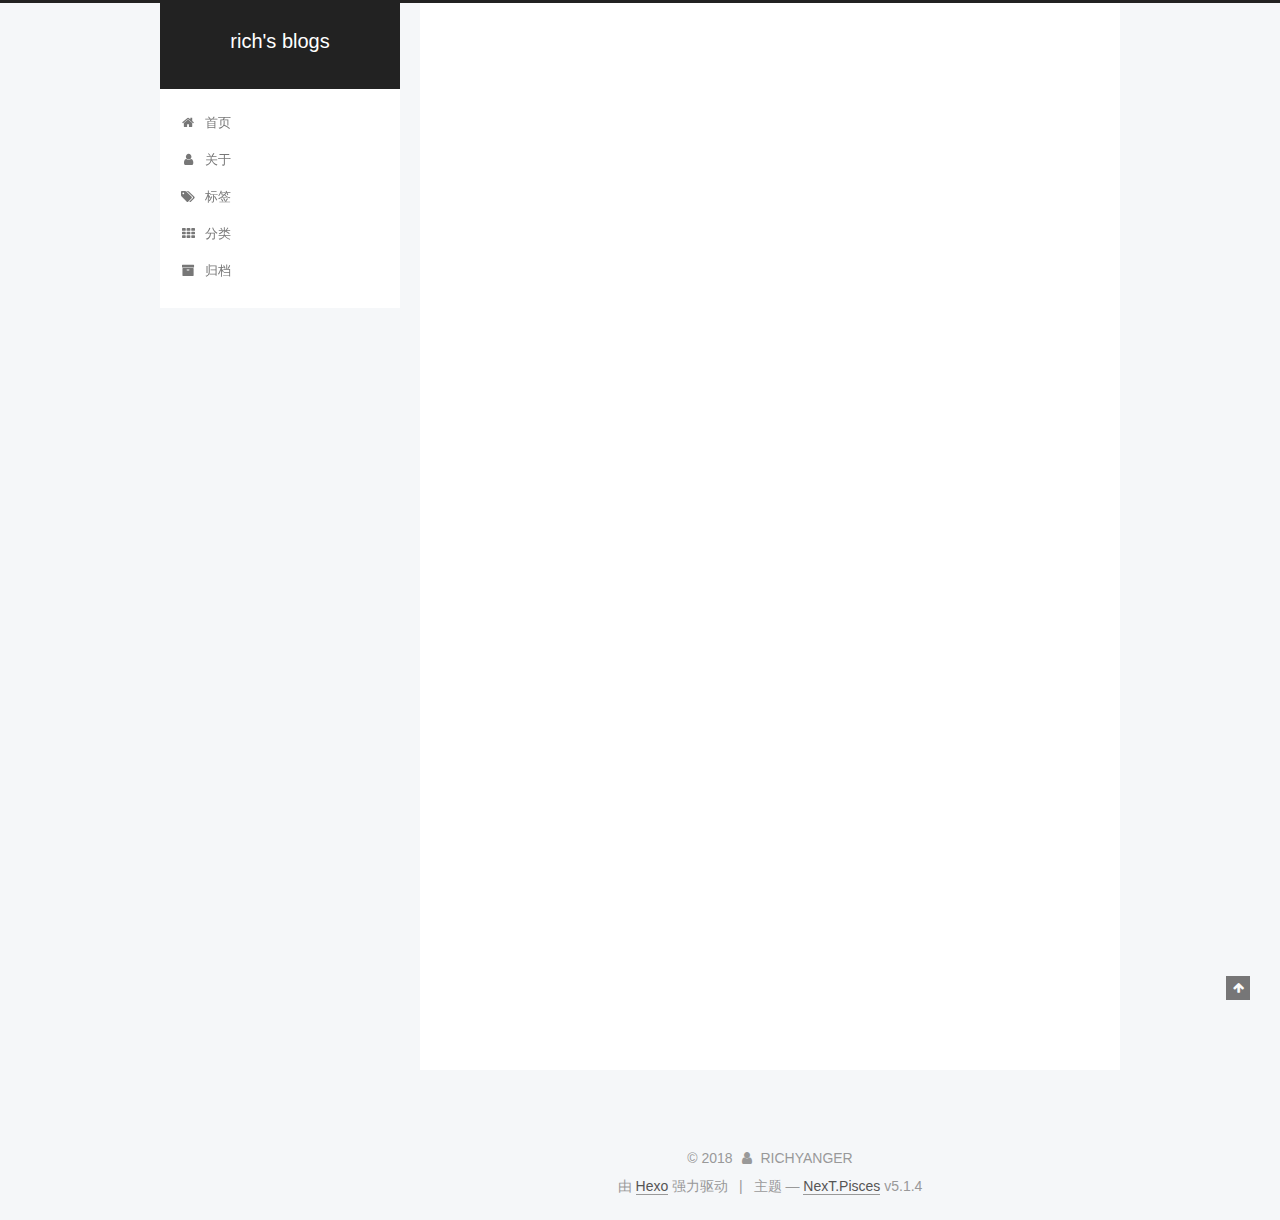
==== commit 7ff49a16: "Site updated: 2018-04-04 18:29:33" ====
--- a/index.html
+++ b/index.html
@@ -5,7 +5,7 @@
   
 
 
-<html class="theme-next muse use-motion" lang="zh-CN">
+<html class="theme-next pisces use-motion" lang="zh-Hans">
 <head>
   <meta charset="UTF-8"/>
 <meta http-equiv="X-UA-Compatible" content="IE=edge" />
@@ -79,14 +79,17 @@
 
 
 
+<meta name="description" content="在平坦的道路上曲折前行">
 <meta name="keywords" content="iOS Developer">
 <meta property="og:type" content="website">
 <meta property="og:title" content="rich&#39;s blogs">
 <meta property="og:url" content="http://richyounger.cn/index.html">
 <meta property="og:site_name" content="rich&#39;s blogs">
-<meta property="og:locale" content="zh-CN">
+<meta property="og:description" content="在平坦的道路上曲折前行">
+<meta property="og:locale" content="zh-Hans">
 <meta name="twitter:card" content="summary">
 <meta name="twitter:title" content="rich&#39;s blogs">
+<meta name="twitter:description" content="在平坦的道路上曲折前行">
 
 
 
@@ -94,7 +97,7 @@
   var NexT = window.NexT || {};
   var CONFIG = {
     root: '/',
-    scheme: 'Muse',
+    scheme: 'Pisces',
     version: '5.1.4',
     sidebar: {"position":"left","display":"post","offset":12,"b2t":false,"scrollpercent":false,"onmobile":false},
     fancybox: true,
@@ -102,7 +105,7 @@
     motion: {"enable":true,"async":false,"transition":{"post_block":"fadeIn","post_header":"slideDownIn","post_body":"slideDownIn","coll_header":"slideLeftIn","sidebar":"slideUpIn"}},
     duoshuo: {
       userId: '0',
-      author: 'Author'
+      author: '博主'
     },
     algolia: {
       applicationID: '',
@@ -134,7 +137,7 @@
 
 </head>
 
-<body itemscope itemtype="http://schema.org/WebPage" lang="zh-CN">
+<body itemscope itemtype="http://schema.org/WebPage" lang="zh-Hans">
 
   
   
@@ -158,7 +161,7 @@
       </a>
     </div>
       
-        <p class="site-subtitle">在平坦的道路上曲折前行</p>
+        <p class="site-subtitle"></p>
       
   </div>
 
@@ -183,17 +186,47 @@
             
               <i class="menu-item-icon fa fa-fw fa-home"></i> <br />
             
-            Home
+            首页
           </a>
         </li>
       
         
+        <li class="menu-item menu-item-about">
+          <a href="/about/" rel="section">
+            
+              <i class="menu-item-icon fa fa-fw fa-user"></i> <br />
+            
+            关于
+          </a>
+        </li>
+      
+        
+        <li class="menu-item menu-item-tags">
+          <a href="/tags/" rel="section">
+            
+              <i class="menu-item-icon fa fa-fw fa-tags"></i> <br />
+            
+            标签
+          </a>
+        </li>
+      
+        
+        <li class="menu-item menu-item-categories">
+          <a href="/categories/" rel="section">
+            
+              <i class="menu-item-icon fa fa-fw fa-th"></i> <br />
+            
+            分类
+          </a>
+        </li>
+      
+        
         <li class="menu-item menu-item-archives">
           <a href="/archives/" rel="section">
             
               <i class="menu-item-icon fa fa-fw fa-archive"></i> <br />
             
-            Archives
+            归档
           </a>
         </li>
       
@@ -259,9 +292,9 @@
                 <i class="fa fa-calendar-o"></i>
               </span>
               
-                <span class="post-meta-item-text">Posted on</span>
+                <span class="post-meta-item-text">发表于</span>
               
-              <time title="Post created" itemprop="dateCreated datePublished" datetime="2018-04-04T17:37:13+08:00">
+              <time title="创建于" itemprop="dateCreated datePublished" datetime="2018-04-04T17:37:13+08:00">
                 2018-04-04
               </time>
             
@@ -381,7 +414,7 @@
           <div class="site-author motion-element" itemprop="author" itemscope itemtype="http://schema.org/Person">
             
               <p class="site-author-name" itemprop="name">RICHYANGER</p>
-              <p class="site-description motion-element" itemprop="description"></p>
+              <p class="site-description motion-element" itemprop="description">在平坦的道路上曲折前行</p>
           </div>
 
           <nav class="site-state motion-element">
@@ -392,7 +425,7 @@
                 <a href="/archives/">
               
                   <span class="site-state-item-count">1</span>
-                  <span class="site-state-item-name">posts</span>
+                  <span class="site-state-item-name">日志</span>
                 </a>
               </div>
             
@@ -442,7 +475,7 @@
 </div>
 
 
-  <div class="powered-by">Powered by <a class="theme-link" target="_blank" href="https://hexo.io">Hexo</a></div>
+  <div class="powered-by">由 <a class="theme-link" target="_blank" href="https://hexo.io">Hexo</a> 强力驱动</div>
 
 
 
@@ -450,7 +483,7 @@
 
 
 
-  <div class="theme-info">Theme &mdash; <a class="theme-link" target="_blank" href="https://github.com/iissnan/hexo-theme-next">NexT.Muse</a> v5.1.4</div>
+  <div class="theme-info">主题 &mdash; <a class="theme-link" target="_blank" href="https://github.com/iissnan/hexo-theme-next">NexT.Pisces</a> v5.1.4</div>
 
 
 
@@ -550,6 +583,13 @@
   
   
 
+
+  <script type="text/javascript" src="/js/src/affix.js?v=5.1.4"></script>
+
+  <script type="text/javascript" src="/js/src/schemes/pisces.js?v=5.1.4"></script>
+
+
+
   
 
   
--- a/css/main.css
+++ b/css/main.css
@@ -189,7 +189,7 @@
   font-size: 14px;
   line-height: 2;
   color: #555;
-  background: #fff;
+  background: #f5f7f9;
 }
 @media (max-width: 767px) {
   body {
@@ -653,8 +653,8 @@
 @media (min-width: 992px) {
   .full-image.full-image.full-image.full-image {
     max-width: none;
-    width: 110%;
-    margin: 25px -5%;
+    width: 118%;
+    margin: 0 -9%;
   }
 }
 .blockquote-center,
@@ -940,11 +940,11 @@
   display: inline-block;
   padding: 0 20px;
   font-size: 14px;
-  color: #fff;
-  background: #222;
-  border: 2px solid #222;
+  color: #555;
+  background: #fff;
+  border: 2px solid #555;
   text-decoration: none;
-  border-radius: 0;
+  border-radius: 2px;
   transition-property: background-color;
   transition-duration: 0.2s;
   transition-timing-function: ease-in-out;
@@ -953,8 +953,8 @@
 }
 .btn:hover {
   border-color: #222;
-  color: #222;
-  background: #fff;
+  color: #fff;
+  background: #222;
 }
 .btn +.btn {
   margin: 0 0 8px 8px;
@@ -1066,7 +1066,7 @@
   width: 24px;
   background: #222;
   font-size: 12px;
-  opacity: 1;
+  opacity: 0.6;
   color: #fff;
   cursor: pointer;
   text-align: center;
@@ -1087,7 +1087,7 @@
   }
 }
 .back-to-top.back-to-top-on {
-  bottom: 19px;
+  bottom: 30px;
 }
 .header {
   background: transparent;
@@ -1136,7 +1136,7 @@
 .site-subtitle {
   margin-top: 10px;
   font-size: 13px;
-  color: #999;
+  color: #ddd;
 }
 .use-motion .brand {
   opacity: 0;
@@ -1209,7 +1209,8 @@
   transition-timing-function: ease-in-out;
   transition-delay: 0s;
 }
-.menu .menu-item a:hover {
+.menu .menu-item a:hover,
+.menu-item-active a {
   border-bottom-color: #222;
 }
 .menu .menu-item .fa {
@@ -1738,20 +1739,20 @@
   display: block;
   margin: 0 auto;
   padding: 2px;
-  max-width: 96px;
+  max-width: 120px;
   height: auto;
-  border: 2px solid #333;
+  border: 1px solid #eee;
 }
 .site-author-name {
-  margin: 5px 0 0;
+  margin: 0;
   text-align: center;
-  color: #f5f5f5;
-  font-weight: normal;
+  color: #222;
+  font-weight: 600;
 }
 .site-description {
-  margin-top: 5px;
+  margin-top: 0;
   text-align: center;
-  font-size: 14px;
+  font-size: 13px;
   color: #999;
 }
 .site-state {
@@ -1763,7 +1764,7 @@
 .site-state-item {
   display: inline-block;
   padding: 0 15px;
-  border-left: 1px solid #333;
+  border-left: 1px solid #eee;
 }
 .site-state-item:first-child {
   border-left: none;
@@ -1776,11 +1777,11 @@
   text-align: center;
   color: inherit;
   font-weight: 600;
-  font-size: 18px;
+  font-size: 16px;
 }
 .site-state-item-name {
   font-size: 13px;
-  color: inherit;
+  color: #999;
 }
 .feed-link {
   margin-top: 20px;
@@ -1822,7 +1823,7 @@
   width: 4px;
   height: 4px;
   border-radius: 50%;
-  background: #d5b0a6;
+  background: #36bbbd;
 }
 .links-of-blogroll {
   font-size: 13px;
@@ -1860,7 +1861,7 @@
   color: #555;
 }
 .sidebar-nav li:hover {
-  color: #f5f5f5;
+  color: #fc6423;
 }
 .page-post-detail .sidebar-nav-toc {
   padding: 0 5px;
@@ -1869,11 +1870,11 @@
   margin-left: 10px;
 }
 .sidebar-nav .sidebar-nav-active {
-  color: #87daff;
-  border-bottom-color: #87daff;
+  color: #fc6423;
+  border-bottom-color: #fc6423;
 }
 .sidebar-nav .sidebar-nav-active:hover {
-  color: #87daff;
+  color: #fc6423;
 }
 .sidebar-panel {
   display: none;
@@ -1906,12 +1907,12 @@
   transition-timing-function: ease-in-out;
   transition-delay: 0s;
   transition-property: all;
-  color: #999;
-  border-bottom-color: #555;
+  color: #666;
+  border-bottom-color: #ccc;
 }
 .post-toc ol a:hover {
-  color: #ccc;
-  border-bottom-color: #ccc;
+  color: #000;
+  border-bottom-color: #000;
 }
 .post-toc .nav-item {
   overflow: hidden;
@@ -1933,14 +1934,14 @@
   display: block;
 }
 .post-toc .nav .active > a {
-  color: #87daff;
-  border-bottom-color: #87daff;
+  color: #fc6423;
+  border-bottom-color: #fc6423;
 }
 .post-toc .nav .active-current > a {
-  color: #87daff;
+  color: #fc6423;
 }
 .post-toc .nav .active-current > a:hover {
-  color: #87daff;
+  color: #fc6423;
 }
 .footer {
   font-size: 14px;
@@ -2345,6 +2346,16 @@
   transform: translate(-50%, -50%);
   color: #ccc;
 }
+@media (min-width: 768px) and (max-width: 991px) {
+  .busuanzi-count {
+    width: auto;
+  }
+}
+@media (max-width: 767px) {
+  .busuanzi-count {
+    width: auto;
+  }
+}
 .site-uv,
 .site-pv,
 .page-pv {
@@ -2580,83 +2591,403 @@
   }
 }
 .page-post-detail .sidebar-toggle-line {
-  background: #87daff;
+  background: #fc6423;
 }
 .page-post-detail .comments {
   overflow: hidden;
 }
-@media (max-width: 767px) {
-  .header-inner,
-  .container .main-inner,
+.header {
+  position: relative;
+  margin: 0 auto;
+  width: 960px;
+}
+@media (min-width: 768px) and (max-width: 991px) {
+  .header {
+    width: auto;
+  }
+}
+@media (max-width: 767px) {
+  .header {
+    width: auto;
+  }
+}
+.header-inner {
+  position: absolute;
+  top: 0;
+  overflow: hidden;
+  padding: 0;
+  width: 240px;
+  background: #fff;
+  box-shadow: initial;
+  border-radius: initial;
+}
+@media (min-width: 1600px) {
+  .container .header-inner {
+    width: 240px;
+  }
+}
+@media (min-width: 768px) and (max-width: 991px) {
+  .header-inner {
+    position: relative;
+    width: auto;
+    border-radius: initial;
+  }
+}
+@media (max-width: 767px) {
+  .header-inner {
+    position: relative;
+    width: auto;
+    border-radius: initial;
+  }
+}
+.main:before,
+.main:after {
+  content: " ";
+  display: table;
+}
+.main:after {
+  clear: both;
+}
+@media (min-width: 768px) and (max-width: 991px) {
+  .main {
+    padding-bottom: 100px;
+  }
+}
+@media (max-width: 767px) {
+  .main {
+    padding-bottom: 100px;
+  }
+}
+.container .main-inner {
+  width: 960px;
+}
+@media (min-width: 768px) and (max-width: 991px) {
+  .container .main-inner {
+    width: auto;
+  }
+}
+@media (max-width: 767px) {
+  .container .main-inner {
+    width: auto;
+  }
+}
+.content-wrap {
+  float: right;
+  box-sizing: border-box;
+  padding: 40px;
+  width: 700px;
+  background: #fff;
+  min-height: 700px;
+  box-shadow: initial;
+  border-radius: initial;
+}
+@media (min-width: 768px) and (max-width: 991px) {
+  .content-wrap {
+    width: 100%;
+    padding: 20px;
+    border-radius: initial;
+  }
+}
+@media (max-width: 767px) {
+  .content-wrap {
+    width: 100%;
+    padding: 20px;
+    min-height: auto;
+    border-radius: initial;
+  }
+}
+.sidebar {
+  position: static;
+  float: left;
+  margin-top: 300px;
+  width: 240px;
+  background: #f5f7f9;
+  box-shadow: none;
+}
+@media (min-width: 768px) and (max-width: 991px) {
+  .sidebar {
+    display: none;
+  }
+}
+@media (max-width: 767px) {
+  .sidebar {
+    display: none;
+  }
+}
+.sidebar-toggle {
+  display: none;
+}
+.footer-inner {
+  width: 960px;
+  padding-left: 260px;
+}
+@media (min-width: 768px) and (max-width: 991px) {
   .footer-inner {
     width: auto;
-  }
-}
-embed {
-  display: block;
-  margin: 0px auto 25px auto;
-}
-.custom-logo .site-meta-headline {
-  text-align: center;
-}
-.custom-logo .brand {
+    padding-left: 0 !important;
+    padding-right: 0 !important;
+  }
+}
+@media (max-width: 767px) {
+  .footer-inner {
+    width: auto;
+    padding-left: 0 !important;
+    padding-right: 0 !important;
+  }
+}
+.sidebar-position-right .header-inner {
+  right: 0;
+}
+.sidebar-position-right .content-wrap {
+  float: left;
+}
+.sidebar-position-right .sidebar {
+  float: right;
+}
+.sidebar-position-right .footer-inner {
+  padding-left: 0;
+  padding-right: 260px;
+}
+.site-brand-wrapper {
+  position: relative;
+}
+.site-meta {
+  padding: 20px 0;
+  color: #fff;
+  background: #222;
+}
+@media (min-width: 768px) and (max-width: 991px) {
+  .site-meta {
+    box-shadow: 0 0 16px rgba(0,0,0,0.5);
+  }
+}
+@media (max-width: 767px) {
+  .site-meta {
+    box-shadow: 0 0 16px rgba(0,0,0,0.5);
+  }
+}
+.brand {
+  padding: 0;
   background: none;
 }
-.custom-logo .site-title {
-  margin: 10px auto 0;
-  font-size: 24px;
-  color: #222;
-}
-.custom-logo .site-title a {
-  border: none;
-}
-.custom-logo-image {
-  margin: 0 auto;
-  padding: 5px;
-  max-width: 150px;
-  background: #fff;
-}
-@media (max-width: 767px) {
-  .site-nav {
-    position: absolute;
-    left: 0;
-    top: 52px;
-    margin: 0;
-    width: 100%;
-    padding: 0;
-    background: #fff;
-    border-bottom: 1px solid #ddd;
-    z-index: 1030;
-  }
-}
-@media (max-width: 767px) {
-  .menu {
-    text-align: left;
-  }
-}
-@media (max-width: 767px) {
-  .menu .menu-item {
-    display: block;
-    margin: 0 10px;
-    vertical-align: top;
-  }
-}
-@media (max-width: 767px) {
-  .menu .menu-item br {
-    display: none;
-  }
-}
-@media (max-width: 767px) {
-  .menu .menu-item a {
-    padding: 5px 10px;
-  }
-}
-.menu .menu-item .fa {
-  margin-right: 0;
+.brand:hover {
+  color: #fff;
+}
+.site-subtitle {
+  margin: 10px 10px 0;
+  font-weight: initial;
 }
 .site-search form {
   display: none;
 }
+.site-nav {
+  border-top: none;
+}
+@media (min-width: 768px) and (max-width: 991px) {
+  .site-nav {
+    display: none !important;
+  }
+}
+@media (min-width: 768px) and (max-width: 991px) {
+  .site-nav-on {
+    display: block !important;
+  }
+}
+.menu .menu-item {
+  display: block;
+  margin: 0;
+}
+.menu .menu-item a {
+  position: relative;
+  box-sizing: border-box;
+  padding: 5px 20px;
+  text-align: left;
+  line-height: inherit;
+  transition-property: background-color;
+  transition-duration: 0.2s;
+  transition-timing-function: ease-in-out;
+  transition-delay: 0s;
+}
+.menu .menu-item a:hover,
+.menu-item-active a {
+  background: #f9f9f9;
+  border-bottom-color: #fff;
+}
+.menu .menu-item br {
+  display: none;
+}
+.menu-item-active a:after {
+  content: " ";
+  position: absolute;
+  top: 50%;
+  margin-top: -3px;
+  right: 15px;
+  width: 6px;
+  height: 6px;
+  border-radius: 50%;
+  background-color: #bbb;
+}
+.btn-bar {
+  background-color: #fff;
+}
+.site-nav-toggle {
+  left: 20px;
+  top: 50%;
+  -webkit-transform: translateY(-50%);
+  -webkit-transform: translateY(-50%);
+  -moz-transform: translateY(-50%);
+  -ms-transform: translateY(-50%);
+  -o-transform: translateY(-50%);
+  transform: translateY(-50%);
+}
+@media (min-width: 768px) and (max-width: 991px) {
+  .site-nav-toggle {
+    display: block;
+  }
+}
+.use-motion .sidebar .motion-element {
+  opacity: 1;
+}
+.sidebar {
+  margin-left: -100%;
+  right: auto;
+  bottom: auto;
+  -webkit-transform: none;
+}
+.sidebar-inner {
+  box-sizing: border-box;
+  width: 240px;
+  color: #555;
+  background: #fff;
+  box-shadow: initial;
+  border-radius: initial;
+  opacity: 0;
+}
+.sidebar-inner.affix {
+  position: fixed;
+  top: 12px;
+}
+.sidebar-inner.affix-bottom {
+  position: absolute;
+}
+.site-overview {
+  text-align: left;
+}
+.site-author:before,
+.site-author:after {
+  content: " ";
+  display: table;
+}
+.site-author:after {
+  clear: both;
+}
+.sidebar a {
+  color: #555;
+}
+.sidebar a:hover {
+  color: #222;
+}
+.site-state-item {
+  padding: 0 10px;
+}
+.links-of-author-item a:before {
+  display: none;
+}
+.links-of-author-item a {
+  border-bottom: none;
+  text-decoration: underline;
+}
+.feed-link {
+  border-top: 1px dotted #ccc;
+  border-bottom: 1px dotted #ccc;
+  text-align: center;
+}
+.feed-link a {
+  display: block;
+  color: #fc6423;
+  border: none;
+}
+.feed-link a:hover {
+  background: none;
+  color: #e34603;
+}
+.feed-link a:hover i {
+  color: #e34603;
+}
+.links-of-author {
+  display: flex;
+  flex-wrap: wrap;
+  justify-content: center;
+}
+.links-of-author-item {
+  margin: 5px 0 0;
+  width: 50%;
+}
+.links-of-author-item a {
+  max-width: 216px;
+  box-sizing: border-box;
+  display: inline-block;
+  margin-right: 0;
+  margin-bottom: 0;
+  padding: 0 5px;
+  overflow: hidden;
+  white-space: nowrap;
+  text-overflow: ellipsis;
+}
+.links-of-author-item a {
+  display: block;
+  text-decoration: none;
+}
+.links-of-author-item a:hover {
+  border-radius: 4px;
+  background: #eee;
+}
+.links-of-author-item .fa {
+  margin-right: 2px;
+  font-size: 16px;
+}
+.links-of-author-item .fa-globe {
+  font-size: 15px;
+}
+.links-of-blogroll {
+  text-align: center;
+  margin-top: 20px;
+  padding: 3px 0 0;
+  border-top: 1px dotted #ccc;
+}
+.links-of-blogroll-title {
+  margin-top: 0;
+}
+.links-of-blogroll-item {
+  padding: 0;
+}
+.links-of-blogroll-inline:before,
+.links-of-blogroll-inline:after {
+  content: " ";
+  display: table;
+}
+.links-of-blogroll-inline:after {
+  clear: both;
+}
 .links-of-blogroll-inline .links-of-blogroll-item {
-  display: inline-block;
-}
+  margin: 5px 0 0;
+  width: 50%;
+  display: inline-block;
+  width: unset;
+}
+.links-of-blogroll-inline .links-of-blogroll-item a {
+  max-width: 216px;
+  box-sizing: border-box;
+  display: inline-block;
+  margin-right: 0;
+  margin-bottom: 0;
+  padding: 0 5px;
+  overflow: hidden;
+  white-space: nowrap;
+  text-overflow: ellipsis;
+}
+@media (max-width: 767px) {
+  .post-body {
+    text-align: justify;
+  }
+}
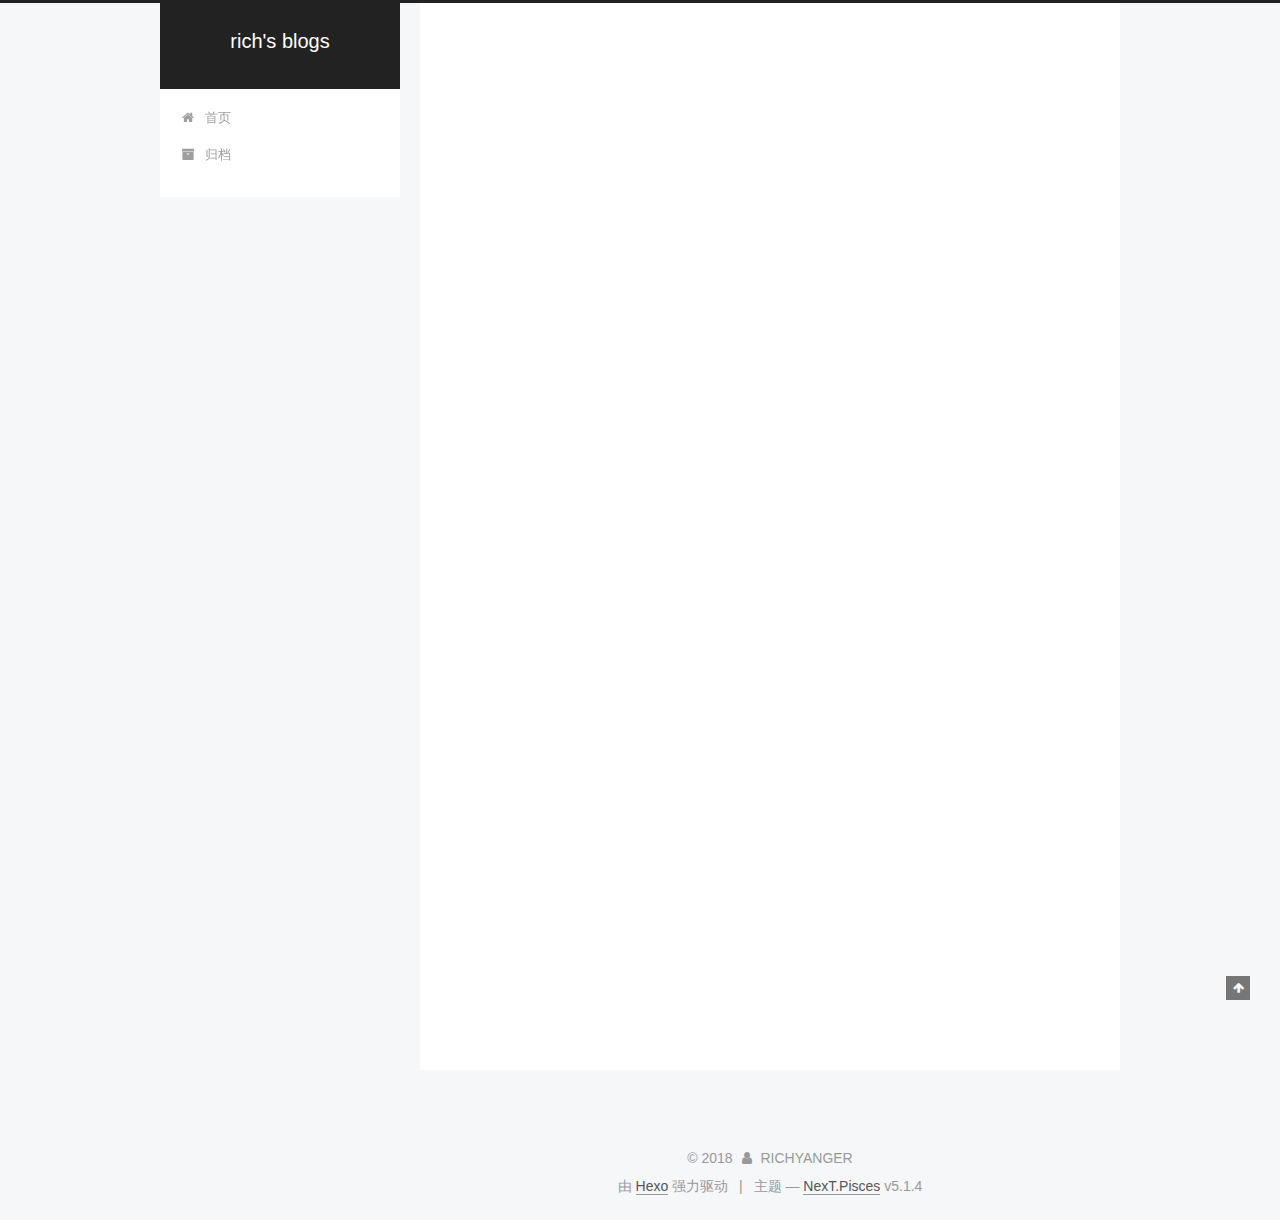
==== commit a6fffb39: "Site updated: 2018-04-04 18:37:37" ====
--- a/index.html
+++ b/index.html
@@ -191,36 +191,6 @@
         </li>
       
         
-        <li class="menu-item menu-item-about">
-          <a href="/about/" rel="section">
-            
-              <i class="menu-item-icon fa fa-fw fa-user"></i> <br />
-            
-            关于
-          </a>
-        </li>
-      
-        
-        <li class="menu-item menu-item-tags">
-          <a href="/tags/" rel="section">
-            
-              <i class="menu-item-icon fa fa-fw fa-tags"></i> <br />
-            
-            标签
-          </a>
-        </li>
-      
-        
-        <li class="menu-item menu-item-categories">
-          <a href="/categories/" rel="section">
-            
-              <i class="menu-item-icon fa fa-fw fa-th"></i> <br />
-            
-            分类
-          </a>
-        </li>
-      
-        
         <li class="menu-item menu-item-archives">
           <a href="/archives/" rel="section">
             
--- a/css/main.css
+++ b/css/main.css
@@ -1823,7 +1823,7 @@
   width: 4px;
   height: 4px;
   border-radius: 50%;
-  background: #36bbbd;
+  background: #4dff16;
 }
 .links-of-blogroll {
   font-size: 13px;
